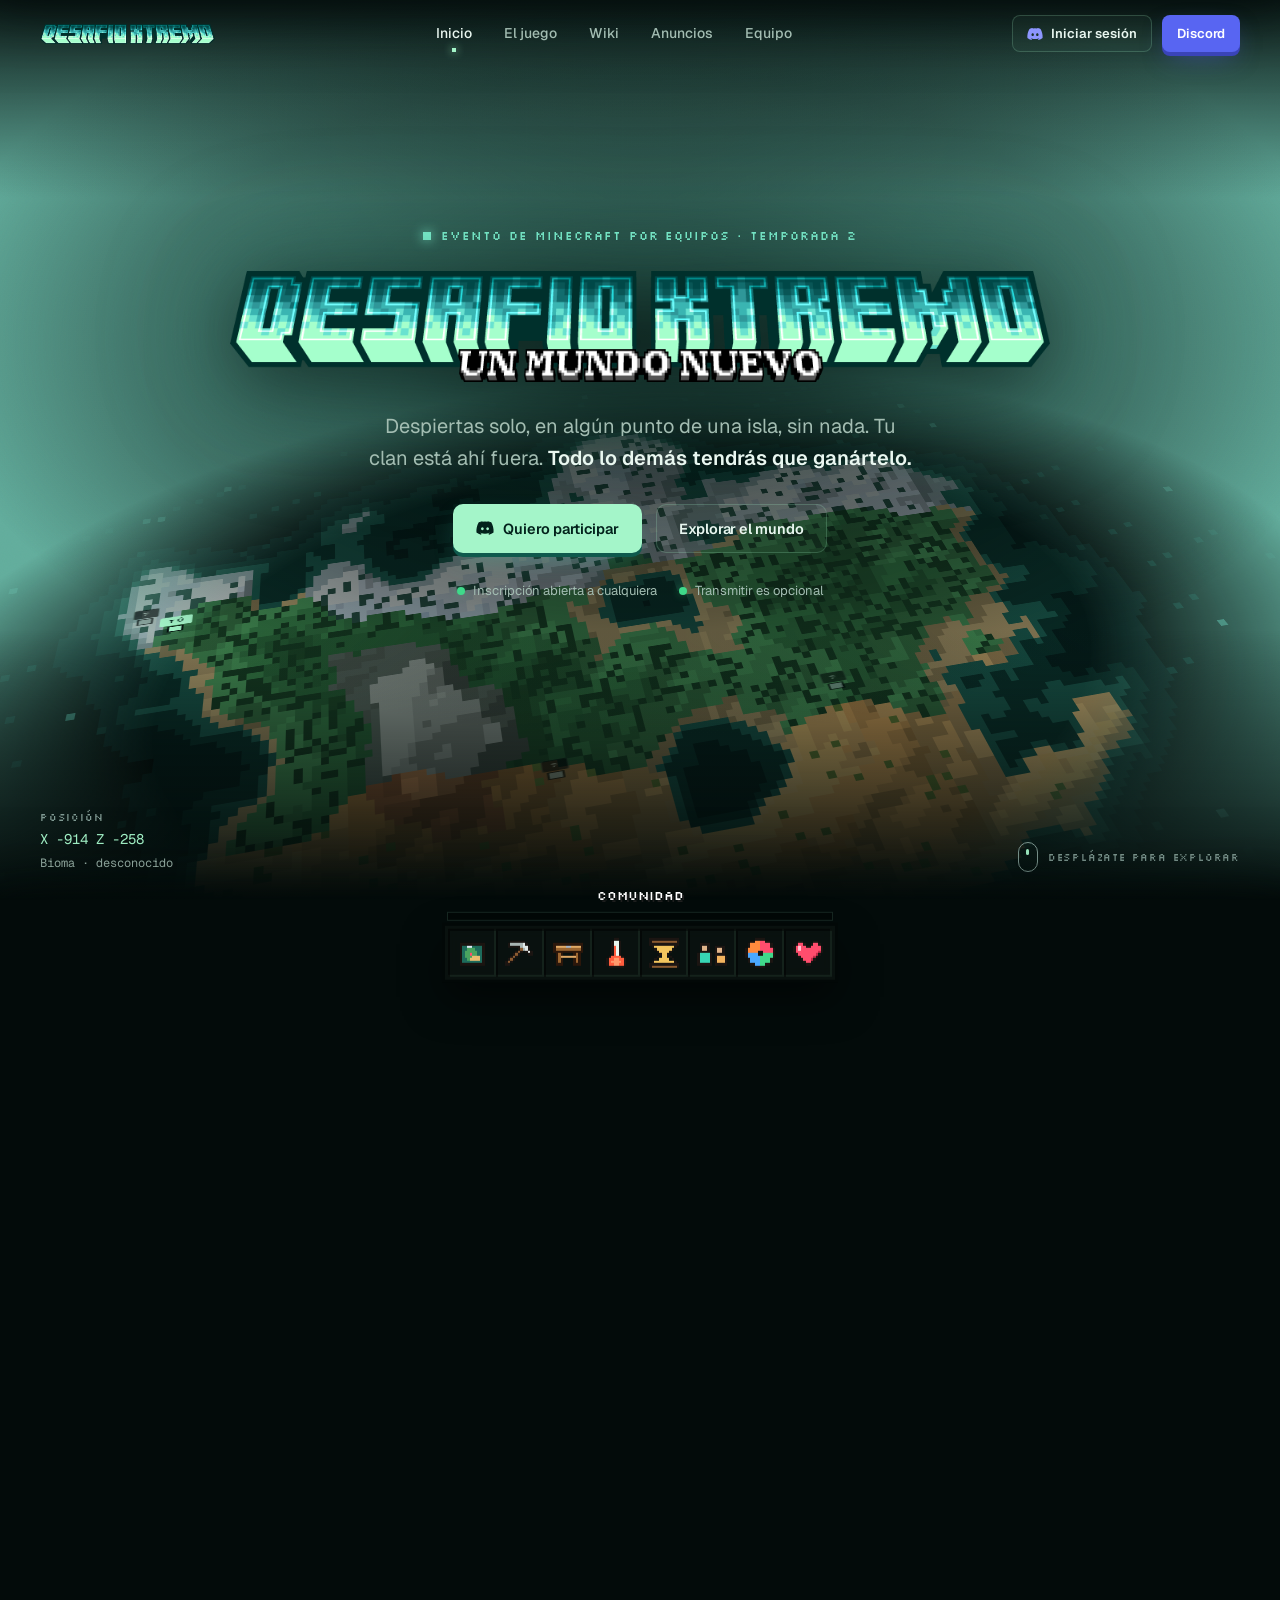
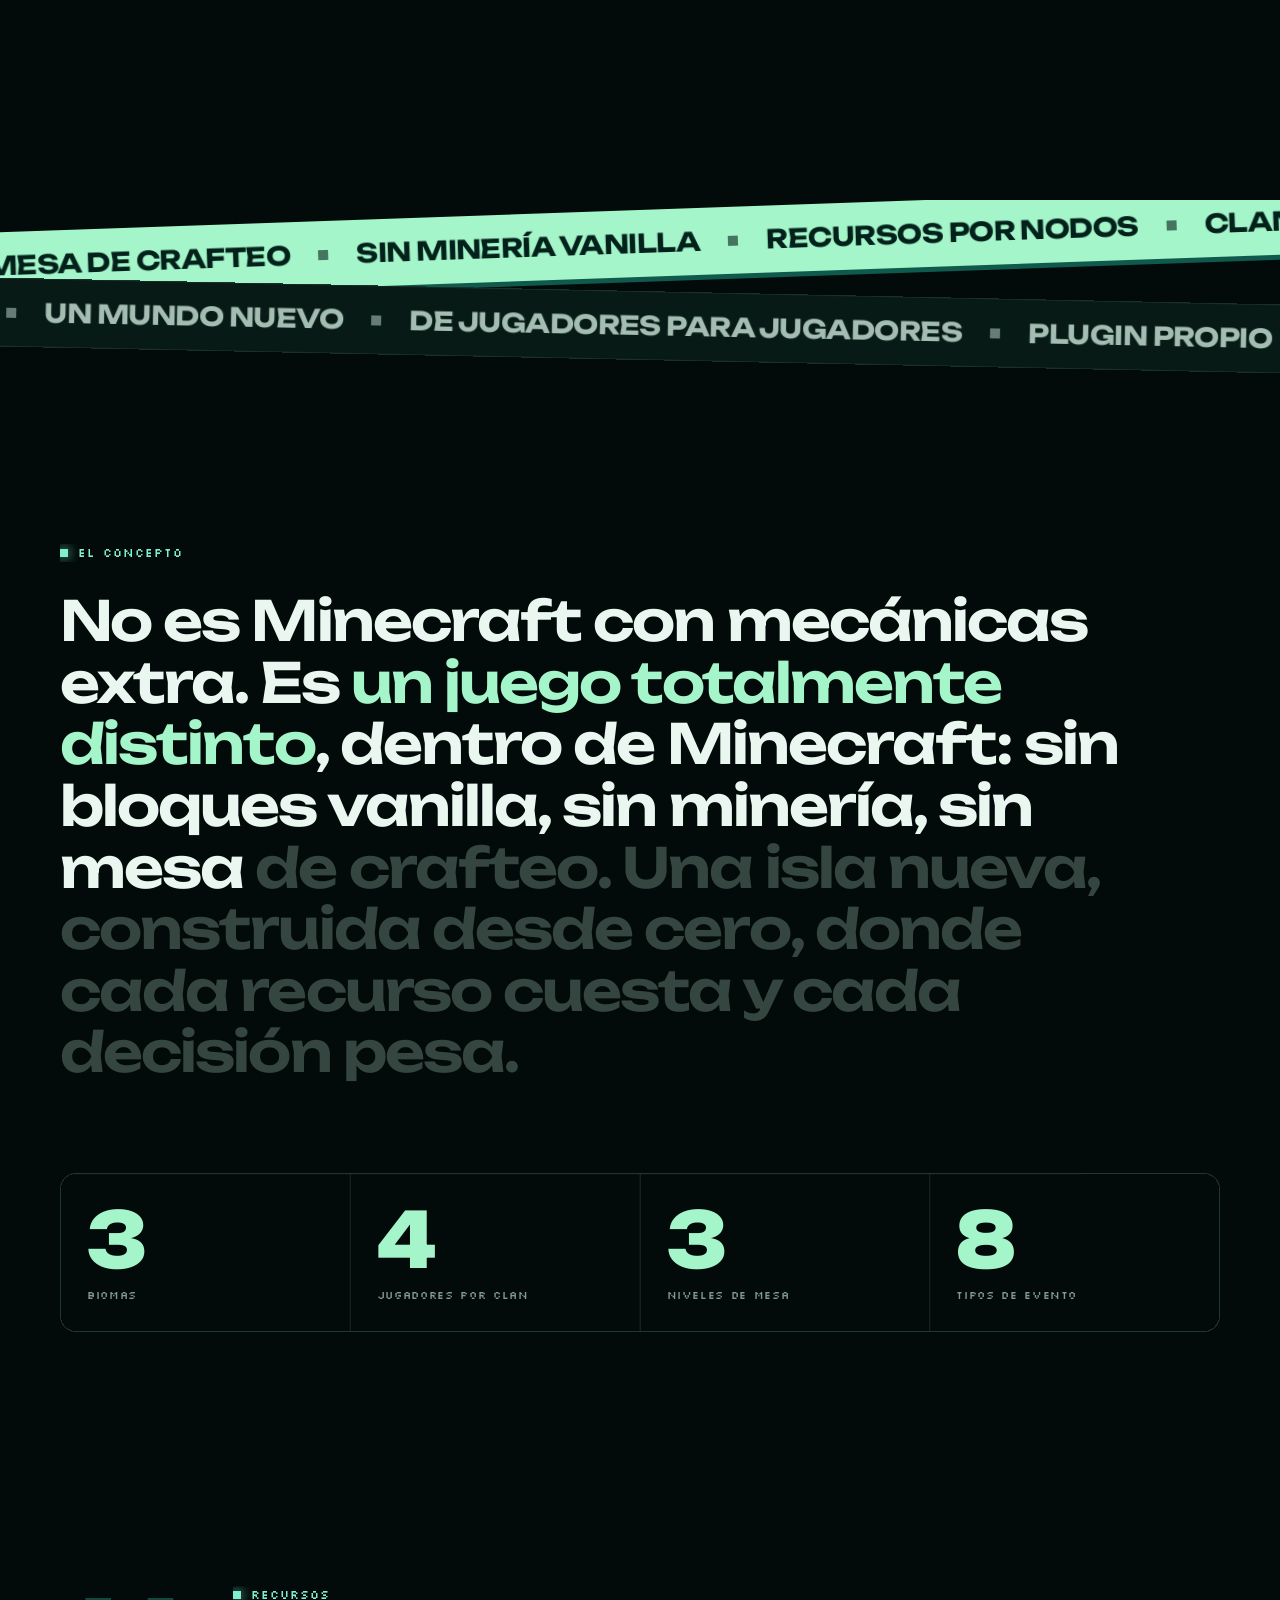
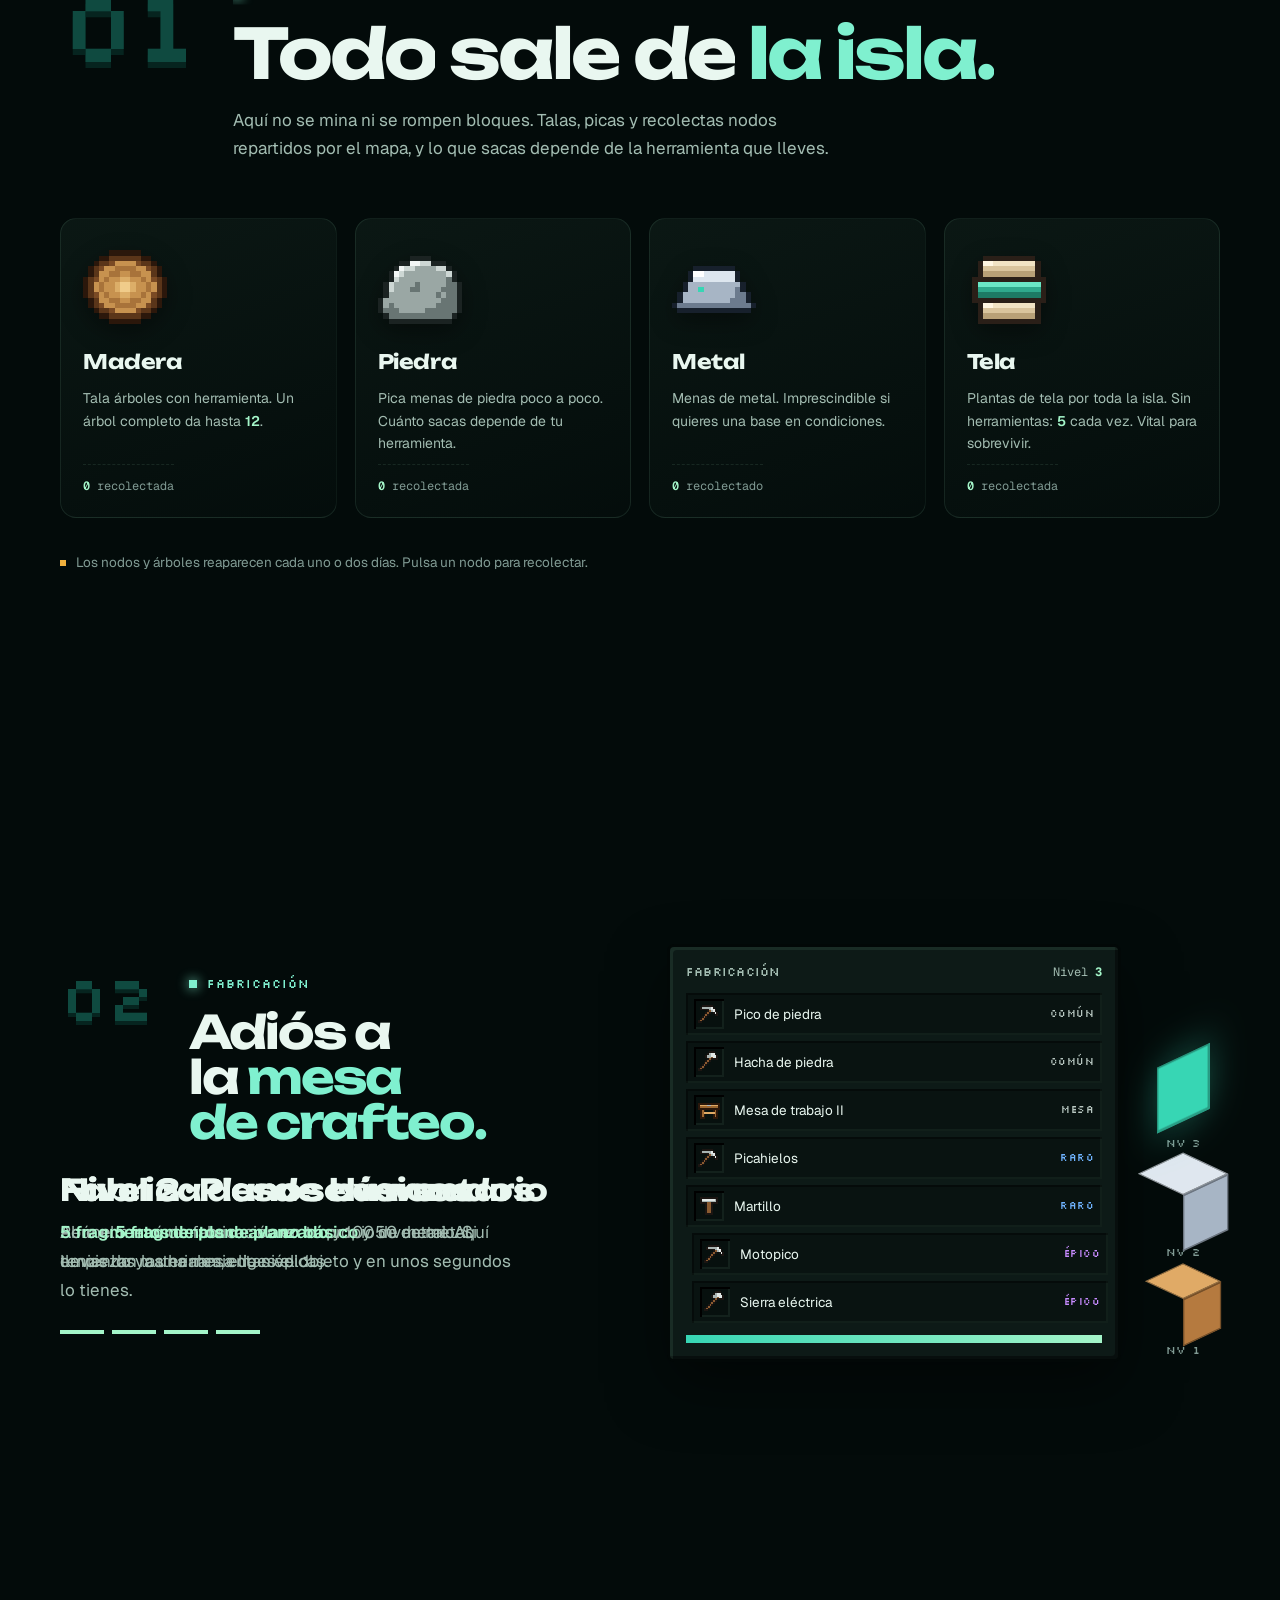
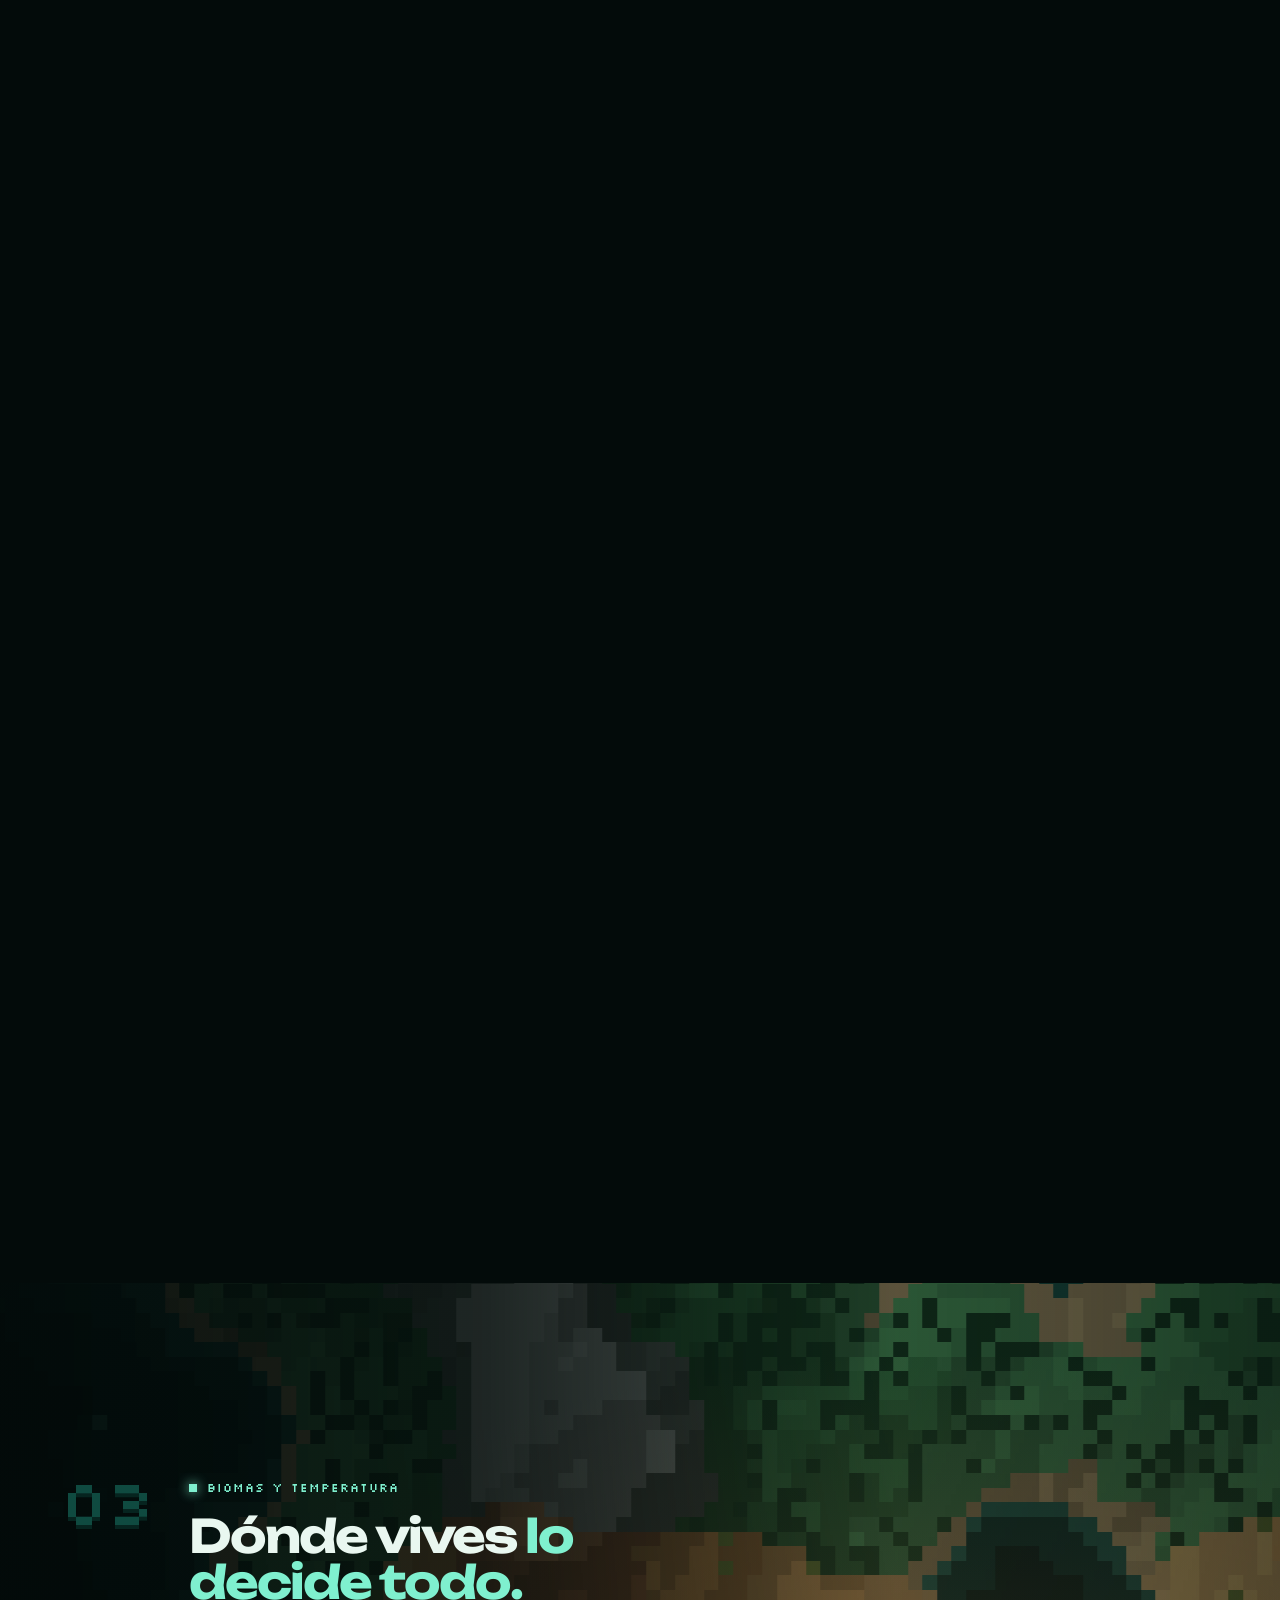
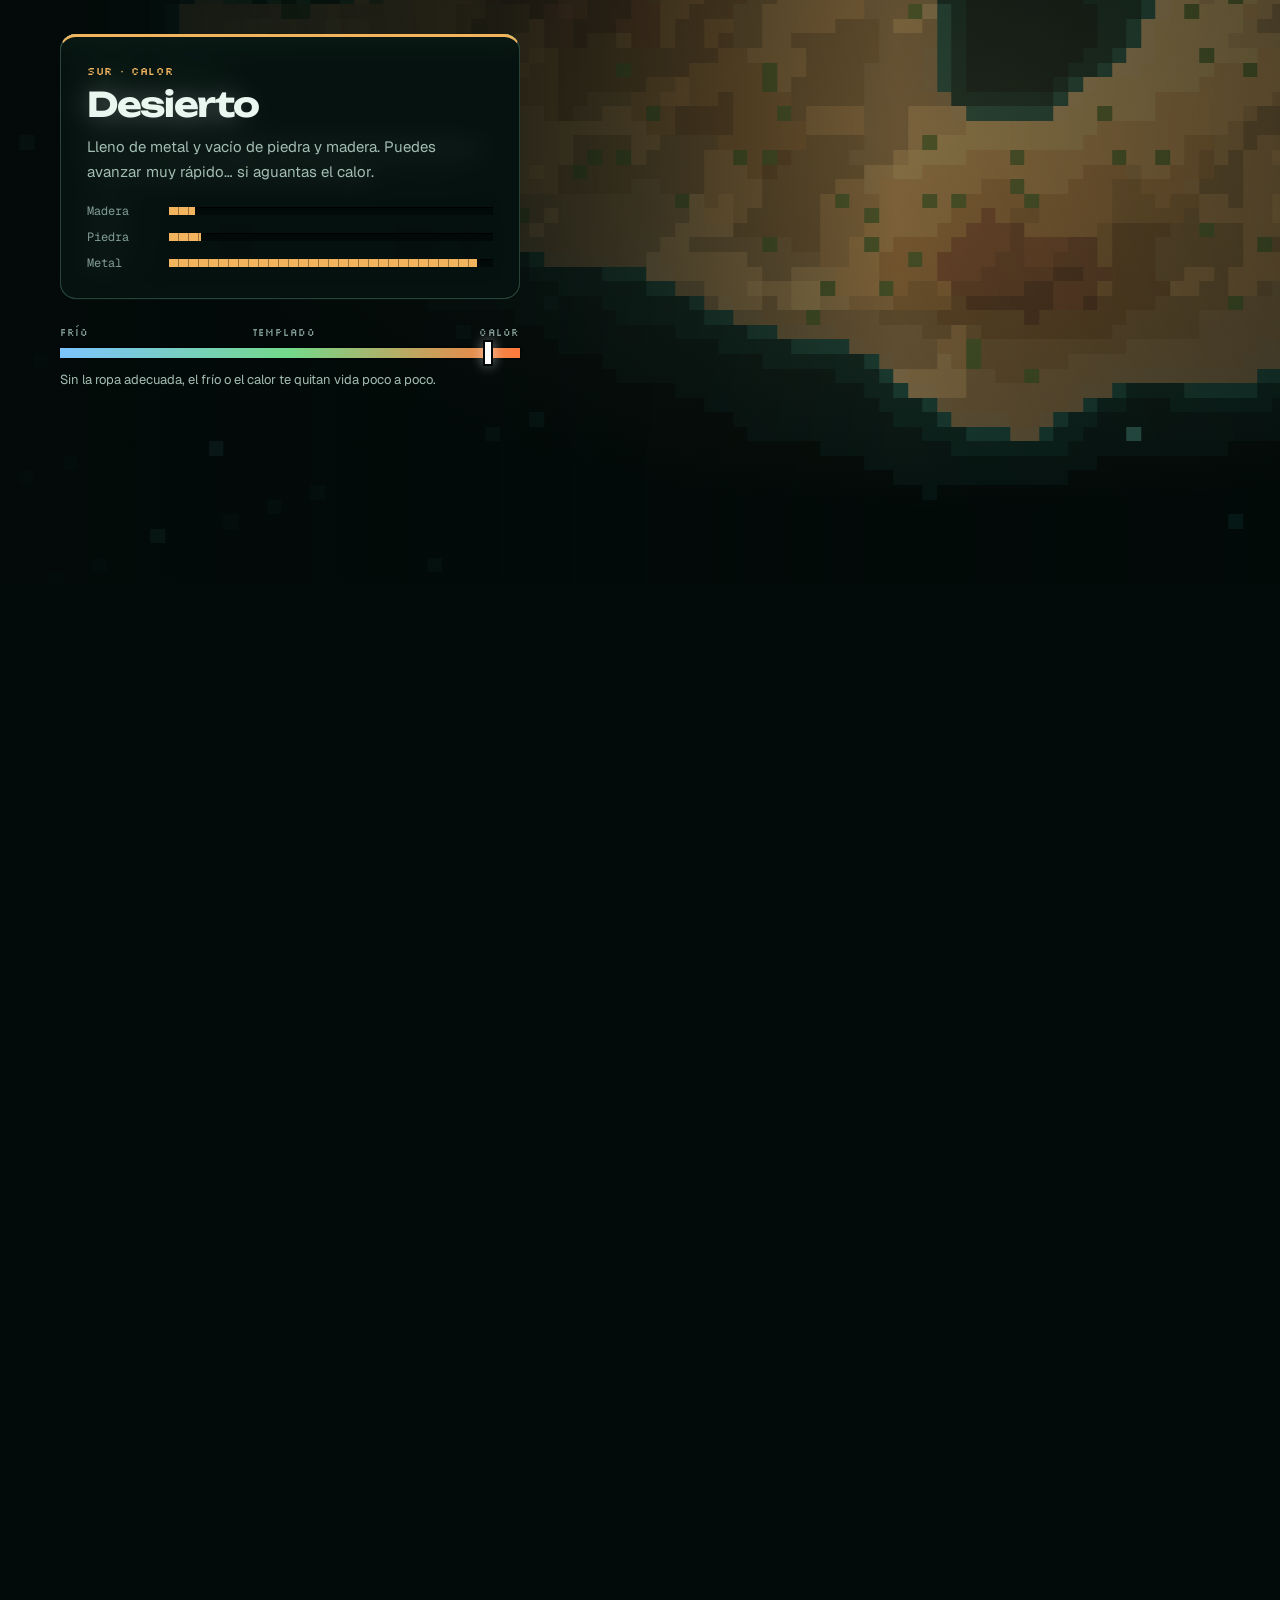
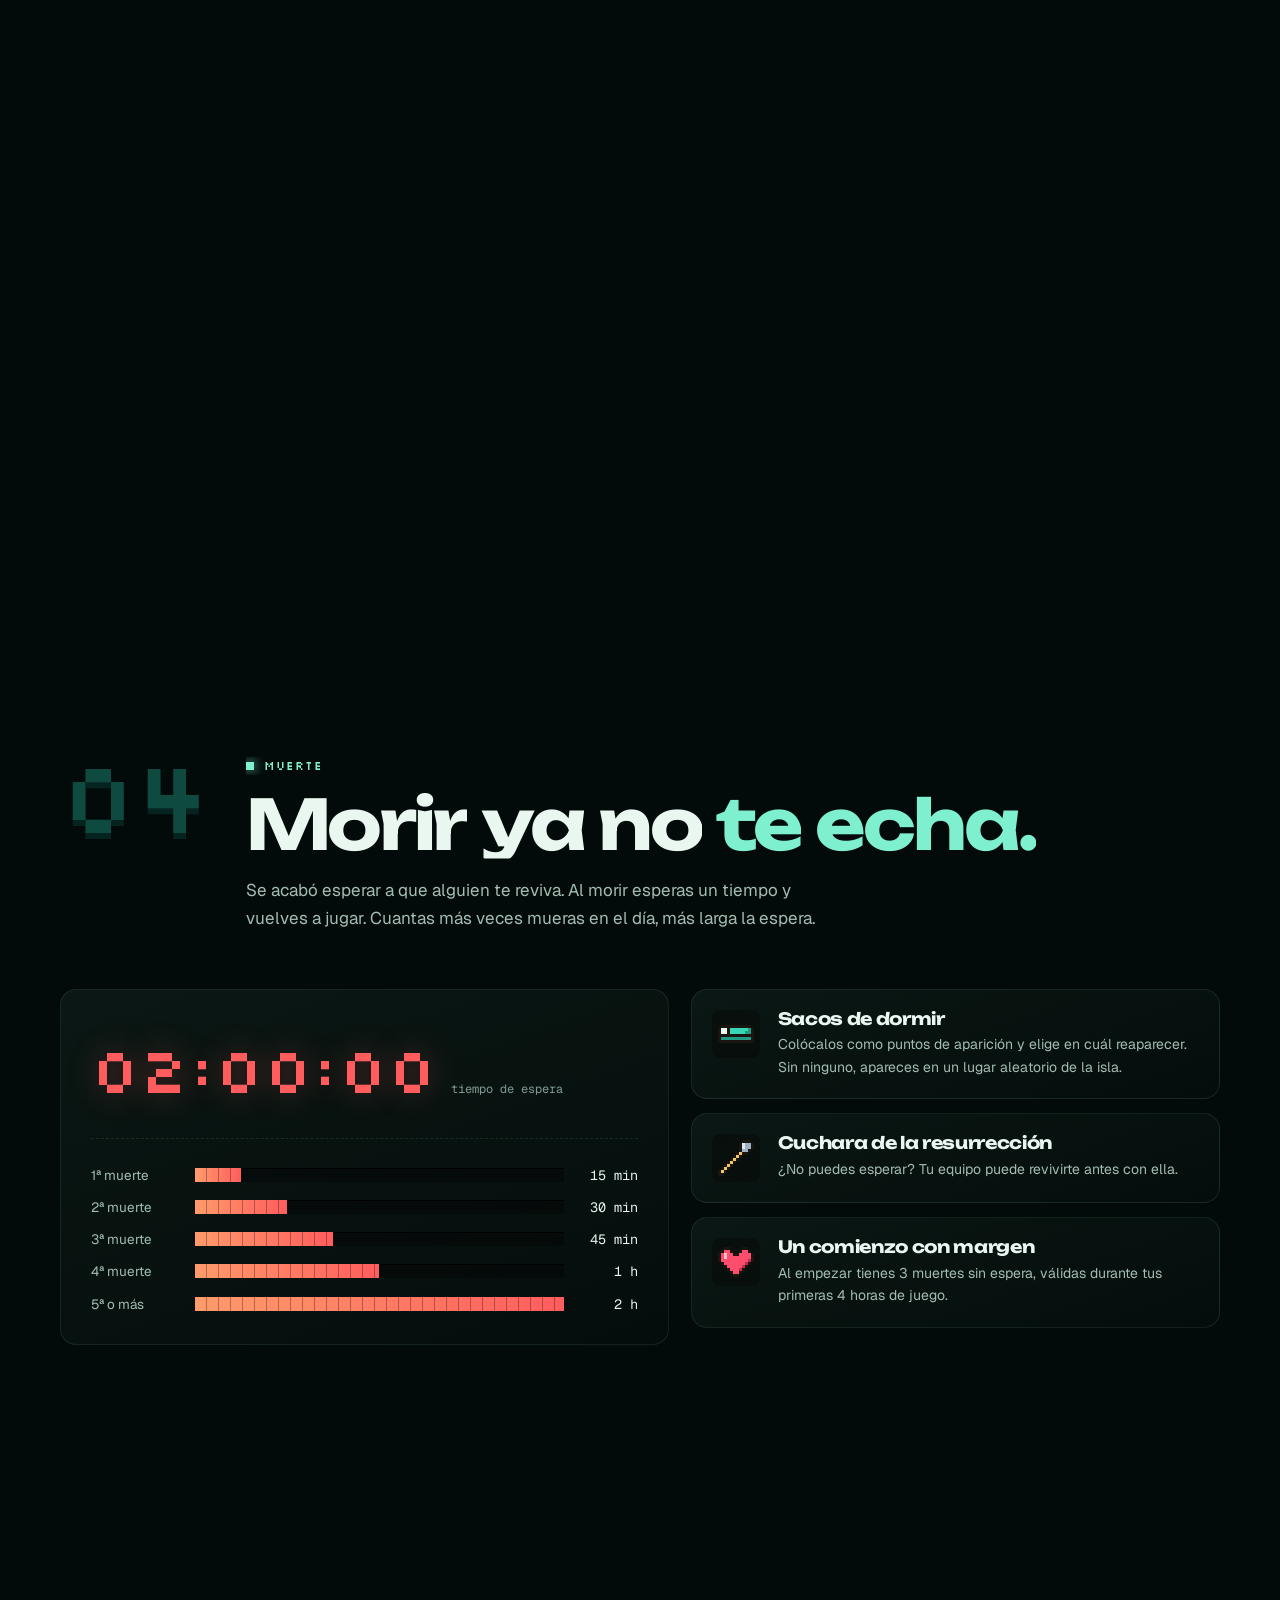
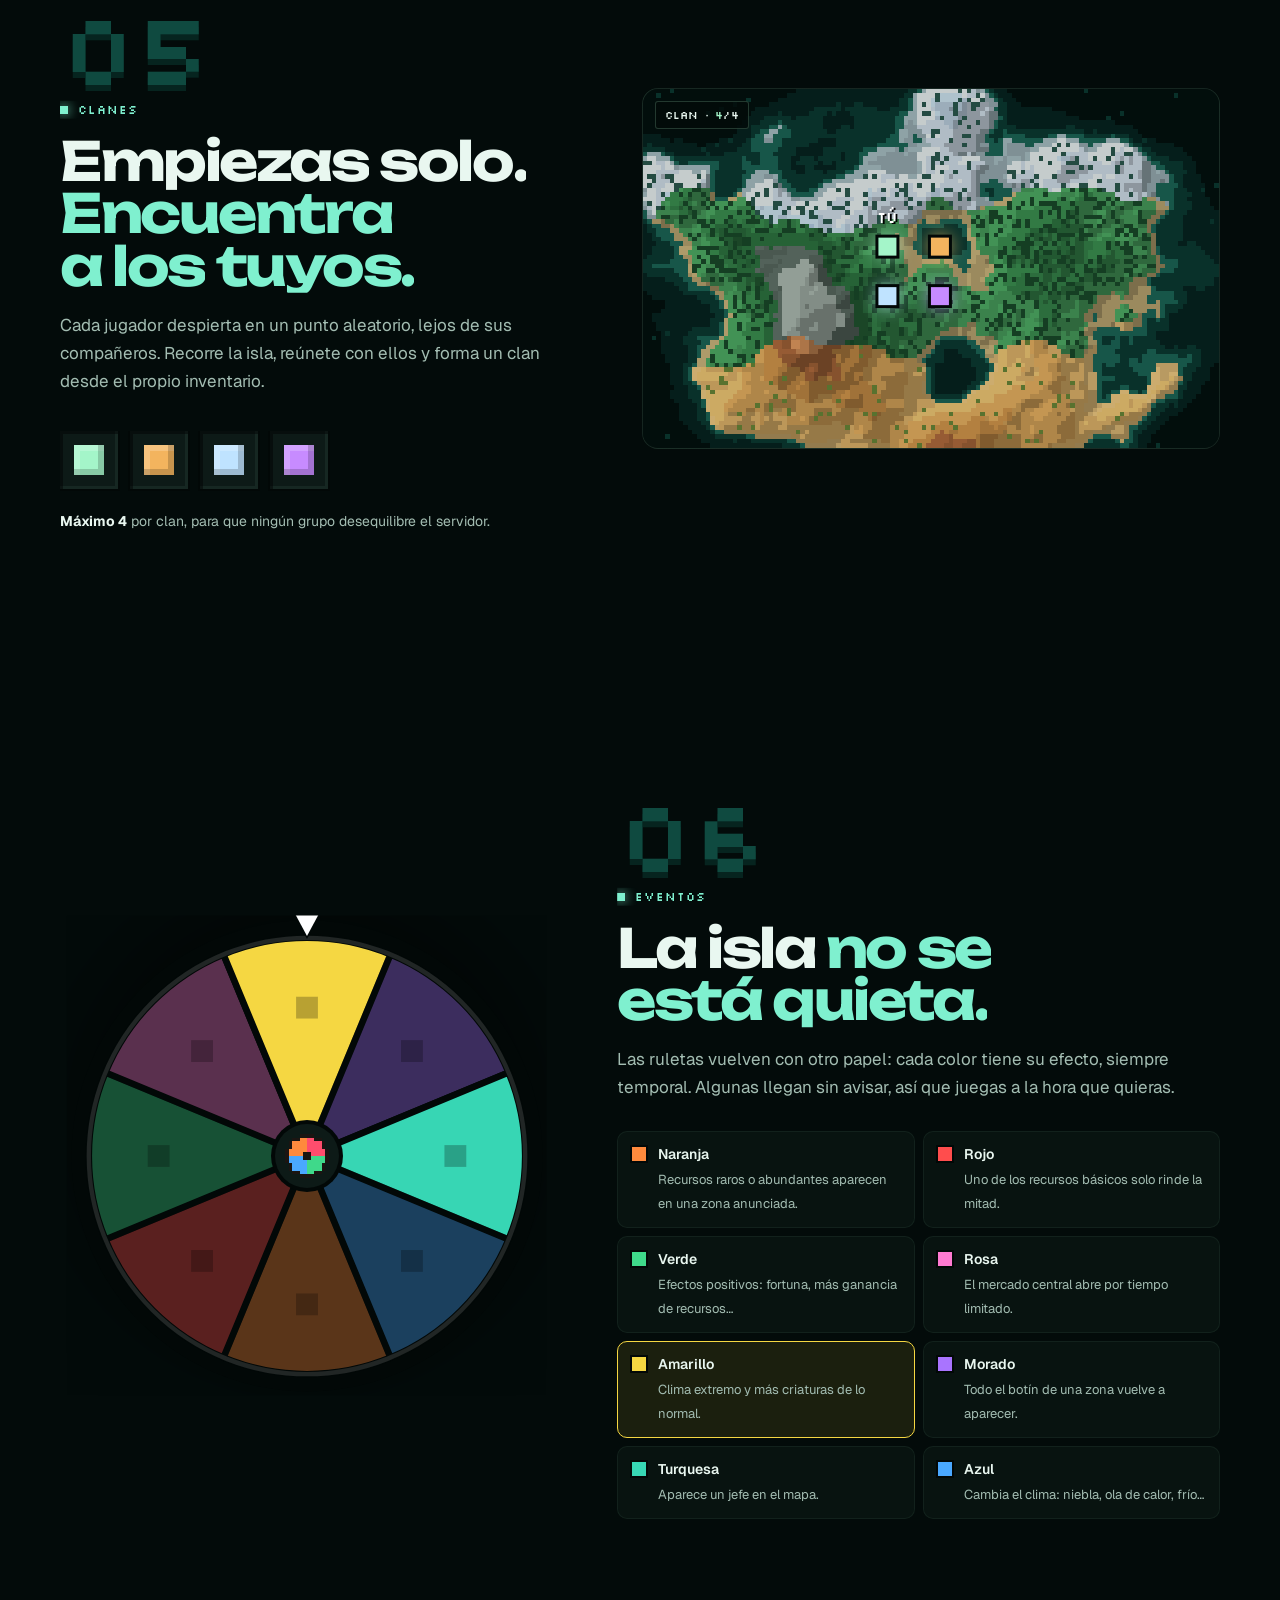
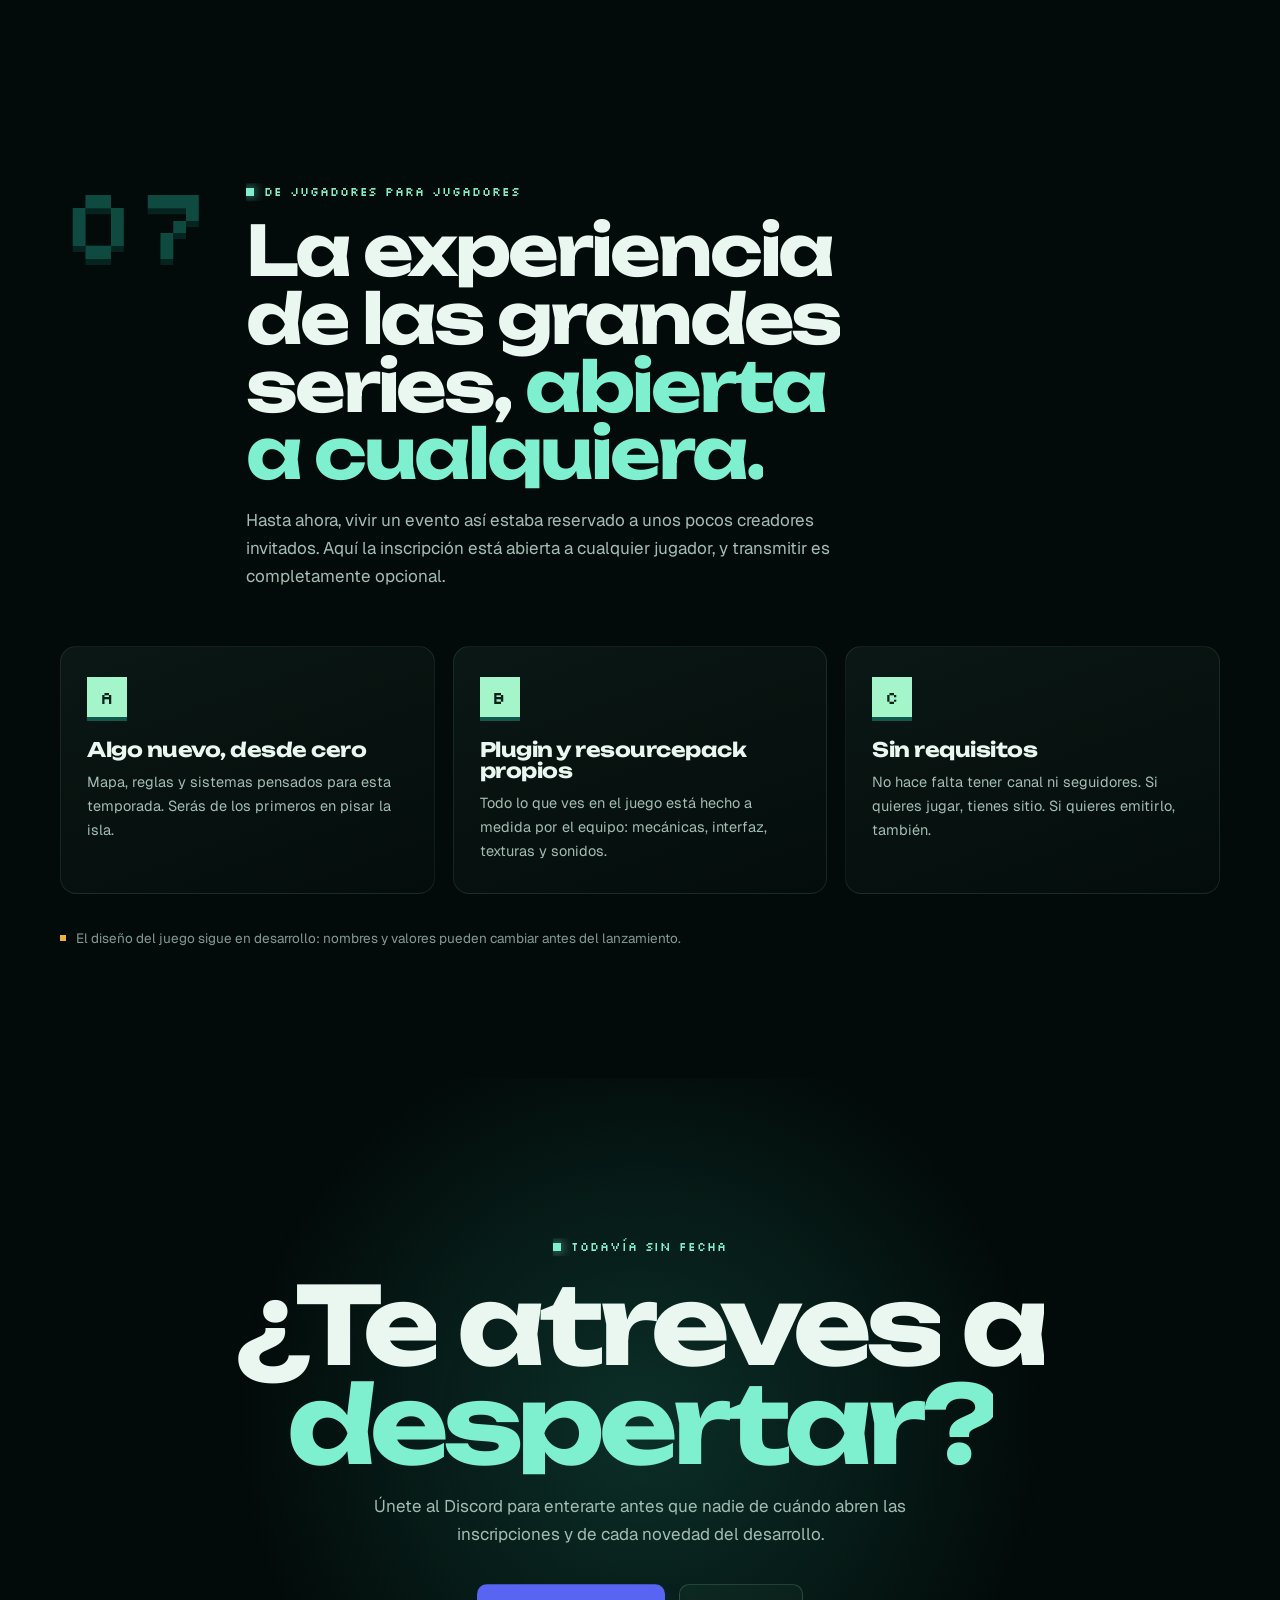
==== frontend/index.html @ caf5e9c2 "Fix everything found by the four independent review agents Security and backend: - Edge cache purge " ====
<!DOCTYPE html>
<html lang="es" class="no-js">
<head>
<meta charset="UTF-8">
<meta name="viewport" content="width=device-width, initial-scale=1.0">
<title>Desafio Xtremo · Un mundo nuevo</title>
<meta name="description" content="Desafio Xtremo es un evento de Minecraft por equipos hecho por y para jugadores: un juego totalmente distinto dentro de Minecraft. Despiertas solo en una isla, sin nada. Inscripción abierta a cualquiera.">
<meta name="theme-color" content="#030b0a">
<meta property="og:type" content="website">
<meta property="og:title" content="Desafio Xtremo · Un mundo nuevo">
<meta property="og:description" content="Un evento de Minecraft por equipos hecho por y para jugadores. Despiertas solo en una isla, sin nada. ¿Encontrarás a tu clan?">
<meta property="og:image" content="https://desafioxtremo.site/assets/og-image.png">
<meta property="og:url" content="https://desafioxtremo.site/">
<meta property="og:site_name" content="Desafio Xtremo">
<meta property="og:locale" content="es_ES">
<meta name="twitter:card" content="summary_large_image">
<meta name="twitter:title" content="Desafio Xtremo · Un mundo nuevo">
<meta name="twitter:description" content="Un evento de Minecraft por equipos hecho por y para jugadores. Despiertas solo en una isla, sin nada.">
<meta name="twitter:image" content="https://desafioxtremo.site/assets/og-image.png">
<link rel="canonical" href="https://desafioxtremo.site/">
<link rel="icon" type="image/png" sizes="32x32" href="assets/favicon-32.png">
<link rel="icon" type="image/png" sizes="16x16" href="assets/favicon-16.png">
<link rel="apple-touch-icon" href="assets/apple-touch-icon.png">
<link rel="preconnect" href="https://fonts.googleapis.com">
<link rel="preconnect" href="https://fonts.gstatic.com" crossorigin>
<link href="https://fonts.googleapis.com/css2?family=Geist:wght@400;500;600;700&family=Geist+Mono:wght@400;500&family=Silkscreen&family=Unbounded:wght@600;700;800&display=swap" rel="stylesheet">
<link rel="preload" href="assets/banner.png" as="image">
<link rel="stylesheet" href="css/tokens.css">
<link rel="stylesheet" href="css/site.css">
<link rel="stylesheet" href="css/content.css">
<link rel="stylesheet" href="css/home.css">
</head>
<body class="page-home">
<a class="skip-link" href="#main">Saltar al contenido</a>
<div class="scroll-progress" aria-hidden="true"></div>
<div class="backdrop" aria-hidden="true"></div>
<canvas id="dust" aria-hidden="true"></canvas>
<div class="grain" aria-hidden="true"></div>

<header class="site-nav">
  <div class="container">
    <a href="/" class="nav-logo" aria-label="Desafio Xtremo, inicio"><img src="assets/wordmark.png" alt="Desafio Xtremo" width="148" height="20"></a>
    <ul class="nav-links">
      <li><a href="/">Inicio</a></li>
      <li><a href="/#recursos">El juego</a></li>
      <li><a href="/wiki.html">Wiki</a></li>
      <li><a href="/anuncios.html">Anuncios</a></li>
      <li><a href="/#equipo">Equipo</a></li>
    </ul>
    <div class="nav-right">
      <div id="account-slot"></div>
      <a href="/invite" target="_blank" rel="noopener" class="btn btn-discord btn-sm nav-cta">Discord</a>
      <button class="nav-toggle" type="button" aria-label="Abrir menú" aria-expanded="false" aria-controls="mobile-menu"><span></span><span></span><span></span></button>
    </div>
  </div>
</header>
<div class="mobile-menu" id="mobile-menu">
  <nav aria-label="Menú móvil">
    <a href="/"><small>01</small>Inicio</a>
    <a href="/#recursos"><small>02</small>El juego</a>
    <a href="/wiki.html"><small>03</small>Wiki</a>
    <a href="/anuncios.html"><small>04</small>Anuncios</a>
    <a href="/#equipo"><small>05</small>Equipo</a>
    <a href="/invite" target="_blank" rel="noopener"><small>06</small>Discord</a>
  </nav>
  <div class="mobile-menu-account" id="mobile-account"></div>
</div>

<main id="main">

  <!-- ============ HERO: despiertas en la isla ============ -->
  <section class="hero" id="inicio" data-scene="pin" aria-label="Portada">
    <div class="hero-sticky">
      <div class="eyelids" aria-hidden="true"><span></span><span></span></div>
      <div class="hero-map" aria-hidden="true">
        <div class="hero-map-tilt">
          <canvas id="island-hero" width="192" height="120"></canvas>
          <div class="hero-markers" id="hero-markers"></div>
        </div>
      </div>
      <div class="hero-vignette" aria-hidden="true"></div>

      <div class="hero-content container">
        <p class="eyebrow hero-eyebrow">Evento de Minecraft por equipos · Temporada 2</p>
        <h1 class="hero-title">
          <img src="assets/banner.png" alt="Desafio Xtremo: Un mundo nuevo" width="1024" height="138">
        </h1>
        <p class="hero-lead">Despiertas solo, en algún punto de una isla, sin nada. Tu clan está ahí fuera. <strong>Todo lo demás tendrás que ganártelo.</strong></p>
        <div class="hero-actions">
          <a href="/invite" target="_blank" rel="noopener" class="btn btn-primary">
            <svg viewBox="0 0 24 24" fill="currentColor" aria-hidden="true"><path d="M20.3 4.4A19.8 19.8 0 0015.6 3l-.3.6a14 14 0 014.1 1.6 17 17 0 00-14.8 0A14 14 0 018.7 3.6L8.4 3a19.7 19.7 0 00-4.7 1.4C1 9 .3 13.5.6 18a20 20 0 006 3l1-1.4a12.8 12.8 0 01-1.9-.9l.5-.4a14.3 14.3 0 0011.6 0l.5.4c-.6.4-1.2.6-1.9.9l1 1.4a20 20 0 006-3c.4-5.2-.9-9.7-3.1-13.6zM8.5 15c-1 0-1.8-1-1.8-2s.8-2 1.8-2 1.9 1 1.8 2c0 1-.8 2-1.8 2zm7 0c-1 0-1.8-1-1.8-2s.8-2 1.8-2 1.9 1 1.8 2c0 1-.8 2-1.8 2z"/></svg>
            Quiero participar
          </a>
          <a href="#manifiesto" class="btn btn-ghost">Explorar el mundo</a>
        </div>
        <ul class="hero-facts" aria-label="Datos clave">
          <li><span class="status-dot ok"></span>Inscripción abierta a cualquiera</li>
          <li><span class="status-dot ok"></span>Transmitir es opcional</li>
        </ul>
      </div>

      <div class="hud hud-coords" aria-hidden="true">
        <span class="hud-label">Posición</span>
        <span class="hud-value"><span id="hud-x">X 1204</span> <span id="hud-z">Z -388</span></span>
        <span class="hud-sub" id="hud-biome">Bioma · desconocido</span>
      </div>
      <div class="hud hud-scroll" aria-hidden="true">
        <span class="hud-mouse"><span></span></span>
        <span class="hud-label">Desplázate para explorar</span>
      </div>
    </div>
  </section>

  <!-- ============ ticker ============ -->
  <div class="ticker" aria-hidden="true">
    <div class="ticker-row" data-dir="1">
      <div class="ticker-track"><span>Sin mesa de crafteo</span><i></i><span>Sin minería vanilla</span><i></i><span>Recursos por nodos</span><i></i><span>Clanes de 4</span><i></i><span>Tres biomas</span><i></i><span>Temperatura</span><i></i><span>Sacos de dormir</span><i></i><span>Eventos por colores</span><i></i></div>
    </div>
    <div class="ticker-row ticker-row-alt" data-dir="-1">
      <div class="ticker-track"><span>Un mundo nuevo</span><i></i><span>De jugadores para jugadores</span><i></i><span>Plugin propio</span><i></i><span>Resourcepack propio</span><i></i><span>Hecho desde cero</span><i></i><span>Un mundo nuevo</span><i></i><span>De jugadores para jugadores</span><i></i></div>
    </div>
  </div>

  <!-- ============ manifiesto ============ -->
  <section class="manifesto" id="manifiesto" data-chapter="0">
    <div class="container">
      <p class="eyebrow" data-reveal="up">El concepto</p>
      <p class="manifesto-text" data-fill>No es Minecraft con mecánicas extra. Es <em>un juego totalmente distinto</em>, dentro de Minecraft: sin bloques vanilla, sin minería, sin mesa de crafteo. Una isla nueva, construida desde cero, donde cada recurso cuesta y cada decisión pesa.</p>
      <dl class="manifesto-stats">
        <div data-reveal="up"><dt>Biomas</dt><dd data-count="3">3</dd></div>
        <div data-reveal="up" data-delay="0.08"><dt>Jugadores por clan</dt><dd data-count="4">4</dd></div>
        <div data-reveal="up" data-delay="0.16"><dt>Niveles de mesa</dt><dd data-count="3">3</dd></div>
        <div data-reveal="up" data-delay="0.24"><dt>Tipos de evento</dt><dd data-count="8">8</dd></div>
      </dl>
    </div>
  </section>

  <!-- ============ 01 recursos ============ -->
  <section class="chapter resources" id="recursos" data-chapter="1" data-achievement="Recursos básicos">
    <div class="container">
      <header class="chapter-head">
        <span class="chapter-num" aria-hidden="true" data-scramble>01</span>
        <div>
          <p class="eyebrow" data-reveal="up">Recursos</p>
          <h2 data-split>Todo sale de <span class="accent">la isla.</span></h2>
          <p class="section-sub" data-reveal="up" data-delay="0.1">Aquí no se mina ni se rompen bloques. Talas, picas y recolectas nodos repartidos por el mapa, y lo que sacas depende de la herramienta que lleves.</p>
        </div>
      </header>
      <div class="node-grid">
        <button type="button" class="node-card spot" data-node="wood" data-reveal="up">
          <span class="node-icon" data-pixel="wood"></span>
          <span class="node-name">Madera</span>
          <span class="node-desc">Tala árboles con herramienta. Un árbol completo da hasta <strong>12</strong>.</span>
          <span class="node-count" aria-live="polite"><span>0</span> recolectada</span>
        </button>
        <button type="button" class="node-card spot" data-node="stone" data-reveal="up" data-delay="0.08">
          <span class="node-icon" data-pixel="stone"></span>
          <span class="node-name">Piedra</span>
          <span class="node-desc">Pica menas de piedra poco a poco. Cuánto sacas depende de tu herramienta.</span>
          <span class="node-count" aria-live="polite"><span>0</span> recolectada</span>
        </button>
        <button type="button" class="node-card spot" data-node="metal" data-reveal="up" data-delay="0.16">
          <span class="node-icon" data-pixel="metal"></span>
          <span class="node-name">Metal</span>
          <span class="node-desc">Menas de metal. Imprescindible si quieres una base en condiciones.</span>
          <span class="node-count" aria-live="polite"><span>0</span> recolectado</span>
        </button>
        <button type="button" class="node-card spot" data-node="cloth" data-reveal="up" data-delay="0.24">
          <span class="node-icon" data-pixel="cloth"></span>
          <span class="node-name">Tela</span>
          <span class="node-desc">Plantas de tela por toda la isla. Sin herramientas: <strong>5</strong> cada vez. Vital para sobrevivir.</span>
          <span class="node-count" aria-live="polite"><span>0</span> recolectada</span>
        </button>
      </div>
      <p class="chapter-note" data-reveal="up"><span class="note-dot"></span>Los nodos y árboles reaparecen cada uno o dos días. Pulsa un nodo para recolectar.</p>
    </div>
  </section>

  <!-- ============ 02 fabricación (pinned) ============ -->
  <section class="chapter craft" id="fabricacion" data-chapter="2" data-scene="pin" data-achievement="Mesa de trabajo">
    <div class="craft-sticky">
      <div class="container craft-layout">
        <div class="craft-copy">
          <header class="chapter-head chapter-head-compact">
            <span class="chapter-num" aria-hidden="true">02</span>
            <div>
              <p class="eyebrow">Fabricación</p>
              <h2>Adiós a la <span class="accent">mesa de crafteo.</span></h2>
            </div>
          </header>
          <ol class="craft-steps">
            <li class="craft-step" data-step="0">
              <h3>Fabrica desde el inventario</h3>
              <p>Abre el menú de fabricación en tu propio inventario. Si llevas los materiales, eliges el objeto y en unos segundos lo tienes.</p>
            </li>
            <li class="craft-step" data-step="1">
              <h3>Mesa de trabajo · Nivel 1</h3>
              <p>La primera se levanta con <strong>20 de madera y 5 de metal</strong>. Cada mesa desbloquea objetos nuevos en tu menú.</p>
            </li>
            <li class="craft-step" data-step="2">
              <h3>Nivel 2 · Planos básicos</h3>
              <p>Reúne <strong>5 fragmentos de plano básico</strong> y 50 de metal, teniendo ya una mesa de nivel 1.</p>
            </li>
            <li class="craft-step" data-step="3">
              <h3>Nivel 3 · Planos avanzados</h3>
              <p><strong>5 fragmentos de plano avanzado</strong> y 100 de metal. Aquí empiezan las herramientas épicas.</p>
            </li>
          </ol>
          <div class="craft-dots" aria-hidden="true"><span></span><span></span><span></span><span></span></div>
        </div>
        <div class="craft-visual" aria-hidden="true">
          <div class="inv-panel">
            <div class="inv-head"><span class="pixel">Fabricación</span><span class="inv-level">Nivel <b id="craft-level">0</b></span></div>
            <ul class="inv-list">
              <li class="inv-item" data-tier="0"><span class="inv-slot" data-pixel="pickaxe"></span><span>Pico de piedra</span><em class="r-common">Común</em></li>
              <li class="inv-item" data-tier="0"><span class="inv-slot" data-pixel="axe"></span><span>Hacha de piedra</span><em class="r-common">Común</em></li>
              <li class="inv-item" data-tier="1"><span class="inv-slot" data-pixel="bench"></span><span>Mesa de trabajo II</span><em class="r-common">Mesa</em></li>
              <li class="inv-item" data-tier="2"><span class="inv-slot" data-pixel="pickaxe"></span><span>Picahielos</span><em class="r-rare">Raro</em></li>
              <li class="inv-item" data-tier="2"><span class="inv-slot" data-pixel="hammer"></span><span>Martillo</span><em class="r-rare">Raro</em></li>
              <li class="inv-item" data-tier="3"><span class="inv-slot" data-pixel="pickaxe"></span><span>Motopico</span><em class="r-epic">Épico</em></li>
              <li class="inv-item" data-tier="3"><span class="inv-slot" data-pixel="axe"></span><span>Sierra eléctrica</span><em class="r-epic">Épico</em></li>
            </ul>
            <div class="inv-progress"><span></span></div>
          </div>
          <div class="tiers">
            <div class="tier tier-1"><div class="cube"><i></i><i></i><i></i></div><span class="pixel">Nv 1</span></div>
            <div class="tier tier-2"><div class="cube"><i></i><i></i><i></i></div><span class="pixel">Nv 2</span></div>
            <div class="tier tier-3"><div class="cube"><i></i><i></i><i></i></div><span class="pixel">Nv 3</span></div>
          </div>
        </div>
      </div>
    </div>
  </section>

  <!-- ============ 03 biomas (pinned) ============ -->
  <section class="chapter biomes" id="biomas" data-chapter="3" data-scene="pin" data-achievement="Explorador de biomas">
    <div class="biomes-sticky">
      <div class="biomes-map" aria-hidden="true">
        <canvas id="island-biomes" width="192" height="120"></canvas>
      </div>
      <div class="biomes-tint" aria-hidden="true"></div>
      <div class="container biomes-layout">
        <header class="chapter-head chapter-head-compact">
          <span class="chapter-num" aria-hidden="true">03</span>
          <div>
            <p class="eyebrow">Biomas y temperatura</p>
            <h2>Dónde vives <span class="accent">lo decide todo.</span></h2>
          </div>
        </header>
        <div class="biome-cards">
          <article class="biome-card" data-biome="intro">
            <p class="biome-kicker pixel">Tres biomas · Ni uno más</p>
            <h3>Elige bien</h3>
            <p>Nieve, bosque y desierto. Cada uno tiene sus ventajas y sus problemas, y una mala ubicación puede arruinar todo tu desarrollo.</p>
            <p class="biome-hint pixel">Sigue bajando para recorrer la isla</p>
          </article>
          <article class="biome-card" data-biome="snow">
            <p class="biome-kicker pixel">Norte · Frío</p>
            <h3>Nieve</h3>
            <p>Madera y piedra de sobra, pero casi nada de metal y apenas animales. Comer y avanzar rápido se complica.</p>
            <dl class="biome-stats">
              <div><dt>Madera</dt><dd><span style="--v:.85"></span></dd></div>
              <div><dt>Piedra</dt><dd><span style="--v:.85"></span></dd></div>
              <div><dt>Metal</dt><dd><span style="--v:.12"></span></dd></div>
            </dl>
          </article>
          <article class="biome-card" data-biome="forest">
            <p class="biome-kicker pixel">Centro · Templado</p>
            <h3>Bosque</h3>
            <p>Ni frío ni calor. Un reparto equilibrado de madera, piedra y metal: el sitio más cómodo para empezar.</p>
            <dl class="biome-stats">
              <div><dt>Madera</dt><dd><span style="--v:.55"></span></dd></div>
              <div><dt>Piedra</dt><dd><span style="--v:.55"></span></dd></div>
              <div><dt>Metal</dt><dd><span style="--v:.55"></span></dd></div>
            </dl>
          </article>
          <article class="biome-card" data-biome="desert">
            <p class="biome-kicker pixel">Sur · Calor</p>
            <h3>Desierto</h3>
            <p>Lleno de metal y vacío de piedra y madera. Puedes avanzar muy rápido… si aguantas el calor.</p>
            <dl class="biome-stats">
              <div><dt>Madera</dt><dd><span style="--v:.08"></span></dd></div>
              <div><dt>Piedra</dt><dd><span style="--v:.1"></span></dd></div>
              <div><dt>Metal</dt><dd><span style="--v:.95"></span></dd></div>
            </dl>
          </article>
        </div>
        <div class="thermo" aria-hidden="true">
          <div class="thermo-scale"><span>Frío</span><span>Templado</span><span>Calor</span></div>
          <div class="thermo-bar"><span class="thermo-needle"></span></div>
          <p class="thermo-note">Sin la ropa adecuada, el frío o el calor te quitan vida poco a poco.</p>
        </div>
      </div>
    </div>
  </section>

  <!-- ============ 04 muerte ============ -->
  <section class="chapter death" id="muerte" data-chapter="4" data-scene="view" data-achievement="Segunda oportunidad">
    <div class="container">
      <header class="chapter-head">
        <span class="chapter-num" aria-hidden="true" data-scramble>04</span>
        <div>
          <p class="eyebrow" data-reveal="up">Muerte</p>
          <h2 data-split>Morir ya no <span class="accent">te echa.</span></h2>
          <p class="section-sub" data-reveal="up" data-delay="0.1">Se acabó esperar a que alguien te reviva. Al morir esperas un tiempo y vuelves a jugar. Cuantas más veces mueras en el día, más larga la espera.</p>
        </div>
      </header>
      <div class="death-layout">
        <div class="death-ladder card" data-reveal="up">
          <div class="death-clock"><span class="pixel" id="death-clock">00:15:00</span><small>tiempo de espera</small></div>
          <ol class="ladder">
            <li style="--w:.125"><span class="ladder-label">1ª muerte</span><span class="ladder-bar"><i></i></span><span class="ladder-time">15 min</span></li>
            <li style="--w:.25"><span class="ladder-label">2ª muerte</span><span class="ladder-bar"><i></i></span><span class="ladder-time">30 min</span></li>
            <li style="--w:.375"><span class="ladder-label">3ª muerte</span><span class="ladder-bar"><i></i></span><span class="ladder-time">45 min</span></li>
            <li style="--w:.5"><span class="ladder-label">4ª muerte</span><span class="ladder-bar"><i></i></span><span class="ladder-time">1 h</span></li>
            <li style="--w:1"><span class="ladder-label">5ª o más</span><span class="ladder-bar"><i></i></span><span class="ladder-time">2 h</span></li>
          </ol>
        </div>
        <div class="death-perks">
          <article class="perk card spot" data-reveal="up" data-delay="0.05">
            <span class="perk-icon" data-pixel="bag"></span>
            <div><h3>Sacos de dormir</h3><p>Colócalos como puntos de aparición y elige en cuál reaparecer. Sin ninguno, apareces en un lugar aleatorio de la isla.</p></div>
          </article>
          <article class="perk card spot" data-reveal="up" data-delay="0.12">
            <span class="perk-icon" data-pixel="spoon"></span>
            <div><h3>Cuchara de la resurrección</h3><p>¿No puedes esperar? Tu equipo puede revivirte antes con ella.</p></div>
          </article>
          <article class="perk card spot" data-reveal="up" data-delay="0.19">
            <span class="perk-icon" data-pixel="heart"></span>
            <div><h3>Un comienzo con margen</h3><p>Al empezar tienes 3 muertes sin espera, válidas durante tus primeras 4 horas de juego.</p></div>
          </article>
        </div>
      </div>
    </div>
  </section>

  <!-- ============ 05 clanes ============ -->
  <section class="chapter clans" id="clanes" data-chapter="5" data-scene="view" data-achievement="Clan formado">
    <div class="container clans-layout">
      <div class="clans-copy">
        <header class="chapter-head">
          <span class="chapter-num" aria-hidden="true" data-scramble>05</span>
          <div>
            <p class="eyebrow" data-reveal="up">Clanes</p>
            <h2 data-split>Empiezas solo. <span class="accent">Encuentra a los tuyos.</span></h2>
            <p class="section-sub" data-reveal="up" data-delay="0.1">Cada jugador despierta en un punto aleatorio, lejos de sus compañeros. Recorre la isla, reúnete con ellos y forma un clan desde el propio inventario.</p>
          </div>
        </header>
        <div class="clan-slots" data-reveal="up" aria-label="Máximo cuatro jugadores por clan">
          <span class="clan-slot"><i></i></span><span class="clan-slot"><i></i></span><span class="clan-slot"><i></i></span><span class="clan-slot"><i></i></span>
          <p><strong>Máximo 4</strong> por clan, para que ningún grupo desequilibre el servidor.</p>
        </div>
      </div>
      <div class="clans-map card" data-reveal="scale" aria-hidden="true">
        <div class="clans-map-zoom">
          <canvas id="island-clans" width="192" height="120"></canvas>
          <div class="clan-markers" id="clan-markers"></div>
        </div>
        <div class="clans-map-hud"><span class="pixel">Clan · <b id="clan-count">1</b>/4</span></div>
      </div>
    </div>
  </section>

  <!-- ============ 06 eventos ============ -->
  <section class="chapter events" id="eventos" data-chapter="6" data-scene="view" data-achievement="Ojo al cielo">
    <div class="container events-layout">
      <div class="wheel-wrap" data-reveal="scale" aria-hidden="true">
        <svg class="wheel" id="event-wheel" viewBox="-110 -110 220 220"></svg>
        <span class="wheel-pointer"></span>
        <span class="wheel-hub" data-pixel="wheel"></span>
      </div>
      <div class="events-copy">
        <header class="chapter-head">
          <span class="chapter-num" aria-hidden="true" data-scramble>06</span>
          <div>
            <p class="eyebrow" data-reveal="up">Eventos</p>
            <h2 data-split>La isla <span class="accent">no se está quieta.</span></h2>
            <p class="section-sub" data-reveal="up" data-delay="0.1">Las ruletas vuelven con otro papel: cada color tiene su efecto, siempre temporal. Algunas llegan sin avisar, así que juegas a la hora que quieras.</p>
          </div>
        </header>
        <ul class="event-list" id="event-list">
          <li class="event-item" style="--c:#ff8a3d" data-color="#ff8a3d"><span class="event-swatch"></span><div><b>Naranja</b><span>Recursos raros o abundantes aparecen en una zona anunciada.</span></div></li>
          <li class="event-item" style="--c:#ff4d4d" data-color="#ff4d4d"><span class="event-swatch"></span><div><b>Rojo</b><span>Uno de los recursos básicos solo rinde la mitad.</span></div></li>
          <li class="event-item" style="--c:#3fd98a" data-color="#3fd98a"><span class="event-swatch"></span><div><b>Verde</b><span>Efectos positivos: fortuna, más ganancia de recursos…</span></div></li>
          <li class="event-item" style="--c:#ff7ad1" data-color="#ff7ad1"><span class="event-swatch"></span><div><b>Rosa</b><span>El mercado central abre por tiempo limitado.</span></div></li>
          <li class="event-item" style="--c:#f5d742" data-color="#f5d742"><span class="event-swatch"></span><div><b>Amarillo</b><span>Clima extremo y más criaturas de lo normal.</span></div></li>
          <li class="event-item" style="--c:#a974ff" data-color="#a974ff"><span class="event-swatch"></span><div><b>Morado</b><span>Todo el botín de una zona vuelve a aparecer.</span></div></li>
          <li class="event-item" style="--c:#37d6b4" data-color="#37d6b4"><span class="event-swatch"></span><div><b>Turquesa</b><span>Aparece un jefe en el mapa.</span></div></li>
          <li class="event-item" style="--c:#4aa8ff" data-color="#4aa8ff"><span class="event-swatch"></span><div><b>Azul</b><span>Cambia el clima: niebla, ola de calor, frío…</span></div></li>
        </ul>
      </div>
    </div>
  </section>

  <!-- ============ 07 comunidad ============ -->
  <section class="chapter craftsmanship" id="comunidad" data-chapter="7" data-achievement="Parte de algo nuevo">
    <div class="container">
      <header class="chapter-head">
        <span class="chapter-num" aria-hidden="true" data-scramble>07</span>
        <div>
          <p class="eyebrow" data-reveal="up">De jugadores para jugadores</p>
          <h2 data-split>La experiencia de las grandes series, <span class="accent">abierta a cualquiera.</span></h2>
          <p class="section-sub" data-reveal="up" data-delay="0.1">Hasta ahora, vivir un evento así estaba reservado a unos pocos creadores invitados. Aquí la inscripción está abierta a cualquier jugador, y transmitir es completamente opcional.</p>
        </div>
      </header>
      <div class="pillars">
        <article class="pillar card spot" data-reveal="up">
          <span class="pillar-num pixel">A</span>
          <h3>Algo nuevo, desde cero</h3>
          <p>Mapa, reglas y sistemas pensados para esta temporada. Serás de los primeros en pisar la isla.</p>
        </article>
        <article class="pillar card spot" data-reveal="up" data-delay="0.08">
          <span class="pillar-num pixel">B</span>
          <h3>Plugin y resourcepack propios</h3>
          <p>Todo lo que ves en el juego está hecho a medida por el equipo: mecánicas, interfaz, texturas y sonidos.</p>
        </article>
        <article class="pillar card spot" data-reveal="up" data-delay="0.16">
          <span class="pillar-num pixel">C</span>
          <h3>Sin requisitos</h3>
          <p>No hace falta tener canal ni seguidores. Si quieres jugar, tienes sitio. Si quieres emitirlo, también.</p>
        </article>
      </div>
      <p class="chapter-note" data-reveal="up"><span class="note-dot"></span>El diseño del juego sigue en desarrollo: nombres y valores pueden cambiar antes del lanzamiento.</p>
    </div>
  </section>

  <!-- ============ anuncios (dinámico) ============ -->
  <section class="home-news" id="anuncios" hidden>
    <div class="container">
      <div class="home-news-head">
        <div>
          <p class="eyebrow" data-reveal="up">Novedades</p>
          <h2 data-split>Diario de la isla</h2>
        </div>
        <a href="/anuncios.html" class="btn btn-ghost btn-sm" data-reveal="up">Ver todos los anuncios<svg viewBox="0 0 24 24" fill="none" stroke="currentColor" stroke-width="2" aria-hidden="true"><path d="M5 12h14M13 6l6 6-6 6"/></svg></a>
      </div>
      <div class="home-news-grid" id="news-grid"></div>
    </div>
  </section>

  <!-- ============ equipo (dinámico) ============ -->
  <section class="home-team" id="equipo" hidden>
    <div class="container">
      <div class="section-head center">
        <p class="eyebrow" data-reveal="up">El equipo</p>
        <h2 data-split>Quién construye <span class="accent">la isla</span></h2>
        <p class="section-sub" data-reveal="up" data-delay="0.1">Las personas que organizan, moderan y programan Desafio Xtremo.</p>
      </div>
      <div id="team-groups"></div>
    </div>
  </section>

  <!-- ============ CTA final ============ -->
  <section class="final-cta" id="unete" data-scene="view">
    <div class="container">
      <div class="final-cta-inner">
        <p class="eyebrow" data-reveal="up">Todavía sin fecha</p>
        <h2 class="final-title" data-split>¿Te atreves a <span class="accent">despertar?</span></h2>
        <p class="section-sub" data-reveal="up" data-delay="0.1">Únete al Discord para enterarte antes que nadie de cuándo abren las inscripciones y de cada novedad del desarrollo.</p>
        <div class="final-actions" data-reveal="up" data-delay="0.18">
          <a href="/invite" target="_blank" rel="noopener" class="btn btn-discord">
            <svg viewBox="0 0 24 24" fill="currentColor" aria-hidden="true"><path d="M20.3 4.4A19.8 19.8 0 0015.6 3l-.3.6a14 14 0 014.1 1.6 17 17 0 00-14.8 0A14 14 0 018.7 3.6L8.4 3a19.7 19.7 0 00-4.7 1.4C1 9 .3 13.5.6 18a20 20 0 006 3l1-1.4a12.8 12.8 0 01-1.9-.9l.5-.4a14.3 14.3 0 0011.6 0l.5.4c-.6.4-1.2.6-1.9.9l1 1.4a20 20 0 006-3c.4-5.2-.9-9.7-3.1-13.6zM8.5 15c-1 0-1.8-1-1.8-2s.8-2 1.8-2 1.9 1 1.8 2c0 1-.8 2-1.8 2zm7 0c-1 0-1.8-1-1.8-2s.8-2 1.8-2 1.9 1 1.8 2c0 1-.8 2-1.8 2z"/></svg>
            Unirse al Discord
          </a>
          <a href="/wiki.html" class="btn btn-ghost">Leer la wiki</a>
        </div>
      </div>
    </div>
  </section>
</main>

<!-- hotbar: chapter index styled as the in-game hotbar + XP bar -->
<nav class="hotbar" id="hotbar" aria-label="Capítulos">
  <div class="xp-bar" aria-hidden="true"><span></span></div>
  <ol>
    <li><a href="#manifiesto" data-target="0" title="El concepto"><span data-pixel="map"></span><span class="sr-only">El concepto</span></a></li>
    <li><a href="#recursos" data-target="1" title="Recursos"><span data-pixel="pickaxe"></span><span class="sr-only">Recursos</span></a></li>
    <li><a href="#fabricacion" data-target="2" title="Fabricación"><span data-pixel="bench"></span><span class="sr-only">Fabricación</span></a></li>
    <li><a href="#biomas" data-target="3" title="Biomas"><span data-pixel="thermo"></span><span class="sr-only">Biomas</span></a></li>
    <li><a href="#muerte" data-target="4" title="Muerte"><span data-pixel="hourglass"></span><span class="sr-only">Muerte</span></a></li>
    <li><a href="#clanes" data-target="5" title="Clanes"><span data-pixel="clan"></span><span class="sr-only">Clanes</span></a></li>
    <li><a href="#eventos" data-target="6" title="Eventos"><span data-pixel="wheel"></span><span class="sr-only">Eventos</span></a></li>
    <li><a href="#comunidad" data-target="7" title="Comunidad"><span data-pixel="heart"></span><span class="sr-only">Comunidad</span></a></li>
  </ol>
  <span class="hotbar-label" id="hotbar-label" aria-hidden="true">El concepto</span>
</nav>

<footer class="site-footer">
  <div class="container">
    <div class="footer-top">
      <div class="footer-brand">
        <img src="assets/wordmark.png" alt="Desafio Xtremo" width="163" height="22" loading="lazy">
        <p>Un evento de Minecraft por equipos, hecho por y para jugadores. Proyecto independiente.</p>
      </div>
      <div class="footer-col">
        <h3>Explorar</h3>
        <ul><li><a href="/#recursos">El juego</a></li><li><a href="/wiki.html">Wiki</a></li><li><a href="/anuncios.html">Anuncios</a></li><li><a href="/#equipo">Equipo</a></li></ul>
      </div>
      <div class="footer-col">
        <h3>Comunidad</h3>
        <ul><li><a href="/invite" target="_blank" rel="noopener">Discord</a></li></ul>
      </div>
      <div class="footer-col">
        <h3>Servidor</h3>
        <div class="server-ip"><span class="status-dot"></span><div><p class="server-ip-label">IP del servidor</p><p class="server-ip-value">Próximamente</p></div></div>
      </div>
    </div>
    <p class="footer-giant" aria-hidden="true">DESAFIO XTREMO</p>
    <div class="footer-bottom">
      <p>© 2026 Desafio Xtremo. No es un producto oficial de Minecraft. No está aprobado por Mojang ni Microsoft, ni asociado con ellos.</p>
      <p>Hecho a mano por el equipo.</p>
    </div>
  </div>
</footer>

<script src="js/site.js"></script>
<script src="js/motion.js"></script>
<script src="js/pixel-icons.js"></script>
<script src="js/island.js"></script>
<script src="js/analytics.js"></script>
<script src="js/posts.js"></script>
<script src="js/home.js"></script>
</body>
</html>
---- frontend/css/tokens.css ----
/* ==========================================================================
   Desafio Xtremo · design tokens + base shared by EVERY page (public site,
   admin panel, Dev Zone, server-rendered post pages).
   Palette is sampled from the brand wordmark itself (mint top face, deep
   teal extrusion) instead of a generic blue, so UI and logo read as one.
   ========================================================================== */
:root{
  /* surfaces: near-black with a green-teal cast, like the logo's outline */
  --bg: #030b0a;
  --bg-alt: #061310;
  --surface: #081a16;
  --surface-2: #0c231e;
  --surface-3: #123029;
  --glass: rgba(164,245,201,0.035);
  --glass-strong: rgba(164,245,201,0.07);

  --border: rgba(164,245,201,0.10);
  --border-strong: rgba(164,245,201,0.20);
  --border-hair: rgba(164,245,201,0.06);

  --text: #e9f7f0;
  --text-soft: #a3bdb2;
  --text-dim: #819b94; /* >= 5.5:1 on bg and cards: used for small text */
  --text-faint: #34463f;

  /* brand */
  --mint: #a4f5c9;
  --teal: #37d6b4;
  --teal-deep: #0f5a4d;
  --teal-ink: #02211b;
  --accent: var(--teal);
  --accent-2: var(--mint);
  --accent-strong: #7ff0cf;
  --accent-dim: #1f9c83;
  --accent-ink: #02211b;
  --accent-glow: rgba(55,214,180,0.35);
  --accent-soft: rgba(55,214,180,0.11);
  --accent-border: rgba(55,214,180,0.34);
  --accent-gradient: linear-gradient(135deg, var(--teal), var(--mint));

  /* biomes (used by the home narrative + wiki category tints) */
  --snow: #bfe3ff;
  --forest: #74d98a;
  --desert: #f3b45e;
  --heat: #ff7a3d;
  --cold: #7cc4ff;

  /* status */
  --discord: #5865f2;
  --discord-strong: #6d78f5;
  --ok: #3fd98a;
  --ok-glow: rgba(63,217,138,0.4);
  --warn: #f0b03d;
  --danger: #ff5d5d;
  --danger-glow: rgba(255,93,93,0.4);
  --danger-soft: rgba(255,93,93,0.1);
  --pin: #f5c542;
  --pin-soft: rgba(245,197,66,0.12);
  --like: #ff5c86;

  --card-bg: linear-gradient(160deg, rgba(164,245,201,0.055), rgba(164,245,201,0.012));

  --f-display: 'Unbounded', 'Segoe UI', sans-serif;
  --f-body: 'Geist', 'Segoe UI', system-ui, sans-serif;
  --f-mono: 'Geist Mono', 'Consolas', monospace;
  --f-pixel: 'Silkscreen', 'Geist Mono', monospace;

  --radius-xs: 6px;
  --radius-sm: 10px;
  --radius-md: 16px;
  --radius-lg: 24px;
  --radius-pill: 999px;

  --shadow-sm: 0 8px 22px rgba(0,4,3,0.45);
  --shadow-md: 0 18px 40px rgba(0,4,3,0.5);
  --shadow-lg: 0 30px 70px rgba(0,4,3,0.6);

  --ease: cubic-bezier(.16,1,.3,1);
  --ease-in-out: cubic-bezier(.77,0,.175,1);
  --ease-back: cubic-bezier(.34,1.56,.64,1);

  --nav-h: 68px;
  --gutter: clamp(16px, 4vw, 40px);
  --maxw: 1240px;
}

*,*::before,*::after{margin:0;padding:0;box-sizing:border-box;}
/* Author `img{display:block}` would otherwise beat the UA `[hidden]` rule. */
[hidden]{display:none !important;}
html{color-scheme:dark;-webkit-text-size-adjust:100%;scroll-padding-top:calc(var(--nav-h) + 16px);}
body{
  background:var(--bg);color:var(--text);font-family:var(--f-body);font-size:16px;line-height:1.5;
  -webkit-font-smoothing:antialiased;-moz-osx-font-smoothing:grayscale;
  min-height:100vh;min-height:100dvh;display:flex;flex-direction:column;overflow-x:clip;
}
img,svg,video,canvas{display:block;max-width:100%;}
a{color:inherit;}
button,input,select,textarea{font:inherit;color:inherit;}
button{cursor:pointer;}
::selection{background:var(--teal);color:var(--teal-ink);}
:focus-visible{outline:2px solid var(--accent);outline-offset:3px;border-radius:4px;}

/* thin themed scrollbar instead of hiding it: hidden scrollbars remove the
   only affordance some mouse users have for long pages. */
html{scrollbar-width:thin;scrollbar-color:var(--surface-3) var(--bg);}
::-webkit-scrollbar{width:10px;height:10px;}
::-webkit-scrollbar-track{background:var(--bg);}
::-webkit-scrollbar-thumb{background:var(--surface-3);border-radius:10px;border:2px solid var(--bg);}
::-webkit-scrollbar-thumb:hover{background:var(--teal-deep);}

h1,h2,h3,h4{font-family:var(--f-display);font-weight:700;letter-spacing:-0.02em;line-height:1.05;}

.container{width:100%;max-width:var(--maxw);margin:0 auto;padding:0 var(--gutter);}
.sr-only{position:absolute;width:1px;height:1px;padding:0;margin:-1px;overflow:hidden;clip:rect(0,0,0,0);white-space:nowrap;border:0;}
.skip-link{position:fixed;left:16px;top:-60px;z-index:1000;background:var(--teal);color:var(--teal-ink);padding:10px 16px;border-radius:var(--radius-sm);font-weight:600;text-decoration:none;transition:top .2s var(--ease);}
.skip-link:focus{top:16px;}

.accent{color:var(--accent-strong);}
.pixel{font-family:var(--f-pixel);font-weight:400;letter-spacing:.02em;}
.mono{font-family:var(--f-mono);}

.eyebrow{
  font-family:var(--f-pixel);font-size:12px;letter-spacing:.08em;text-transform:uppercase;
  color:var(--accent-strong);display:inline-flex;align-items:center;gap:10px;
}
.eyebrow::before{content:'';width:8px;height:8px;background:currentColor;box-shadow:0 0 12px currentColor;}

/* ---------- buttons ---------- */
.btn{
  --lift:0px;position:relative;overflow:hidden;isolation:isolate;
  font-family:var(--f-body);font-weight:600;font-size:14.5px;letter-spacing:-.005em;
  padding:13px 22px;border-radius:var(--radius-sm);border:1px solid transparent;
  display:inline-flex;align-items:center;justify-content:center;gap:9px;text-decoration:none;white-space:nowrap;
  transform:translateY(var(--lift));
  transition:transform .25s var(--ease), background .2s ease, border-color .2s ease, box-shadow .25s ease, color .2s ease;
}
.btn svg{width:18px;height:18px;flex-shrink:0;}
.btn:disabled,.btn[aria-disabled="true"]{opacity:.55;cursor:not-allowed;}
/* voxel "key" look: a darker extruded edge under the face, borrowed from the logo */
.btn-primary{background:var(--mint);color:var(--teal-ink);box-shadow:0 4px 0 var(--teal-deep), 0 10px 26px -8px var(--accent-glow);}
.btn-primary:hover{background:#b9f9d7;}
.btn-primary:active{--lift:3px;box-shadow:0 1px 0 var(--teal-deep);}
.btn-discord{background:var(--discord);color:#fff;box-shadow:0 4px 0 #3a44b8, 0 10px 26px -8px rgba(88,101,242,.5);}
.btn-discord:hover{background:var(--discord-strong);}
.btn-discord:active{--lift:3px;box-shadow:0 1px 0 #3a44b8;}
.btn-ghost{background:var(--glass);border-color:var(--border-strong);color:var(--text);}
.btn-ghost:hover{background:var(--glass-strong);border-color:var(--accent-border);}
.btn-accent{background:var(--accent-gradient);color:var(--accent-ink);}
.btn-accent:hover{box-shadow:0 10px 28px -6px var(--accent-glow);}
.btn-danger{background:var(--danger-soft);border-color:rgba(255,93,93,.35);color:#ff9d9d;}
.btn-danger:hover{background:rgba(255,93,93,.18);}
.btn-sm{padding:8px 14px;font-size:13px;border-radius:8px;}
.btn-sm svg{width:15px;height:15px;}
.btn-icon{padding:8px;width:36px;height:36px;}
@media (hover:hover) and (pointer:fine){
  .btn-ghost:hover,.btn-accent:hover{--lift:-2px;}
  .btn-primary:hover,.btn-discord:hover{--lift:-2px;}
}

/* ---------- pills / chips ---------- */
.chip{
  display:inline-flex;align-items:center;gap:7px;font-family:var(--f-mono);font-size:11px;font-weight:500;
  letter-spacing:.03em;border-radius:var(--radius-pill);padding:4px 10px;
  background:var(--glass);border:1px solid var(--border);color:var(--text-soft);white-space:nowrap;
}
.chip-accent{color:var(--accent-strong);background:var(--accent-soft);border-color:var(--accent-border);}
.chip svg{width:12px;height:12px;}
.category-pill{
  display:inline-flex;align-items:center;font-family:var(--f-pixel);font-size:10.5px;letter-spacing:.06em;text-transform:uppercase;
  color:var(--accent-strong);background:var(--accent-soft);border:1px solid var(--accent-border);border-radius:4px;padding:3px 8px;
}
.pin-badge{
  display:inline-flex;align-items:center;gap:6px;font-family:var(--f-pixel);font-size:10px;letter-spacing:.06em;text-transform:uppercase;
  color:var(--pin);background:var(--pin-soft);border:1px solid rgba(245,197,66,.45);border-radius:4px;padding:3px 8px;
}
.pin-badge svg{width:10px;height:10px;}
.status-dot{width:8px;height:8px;border-radius:50%;flex-shrink:0;background:var(--text-faint);}
.status-dot.ok{background:var(--ok);box-shadow:0 0 8px var(--ok-glow);animation:dotPulse 2s ease-in-out infinite;}
@keyframes dotPulse{50%{opacity:.35;}}

/* ---------- card surface (shared) ---------- */
.card{
  position:relative;background:var(--card-bg);border:1px solid var(--border);border-radius:var(--radius-md);
}
/* cursor spotlight: JS writes --mx/--my on hover (site.js). Purely decorative. */
.spot{--mx:50%;--my:50%;}
.spot::after{
  content:'';position:absolute;inset:0;border-radius:inherit;pointer-events:none;opacity:0;transition:opacity .3s ease;
  background:radial-gradient(420px circle at var(--mx) var(--my), rgba(164,245,201,.09), transparent 45%);
}
.spot:hover::after{opacity:1;}

/* ---------- forms (shared by panel + Dev Zone) ---------- */
.field{display:flex;flex-direction:column;gap:6px;margin-bottom:14px;}
.field > label,.field-label{font-size:12.5px;font-weight:600;color:var(--text-soft);}
.field-hint{font-size:12px;color:var(--text-dim);}
.input,.field input[type="text"],.field input[type="number"],.field input[type="search"],.field input[type="url"],.field select,.field textarea{
  width:100%;background:var(--bg-alt);border:1px solid var(--border);border-radius:var(--radius-sm);
  padding:10px 12px;color:var(--text);font-size:14px;transition:border-color .15s ease, box-shadow .15s ease;
}
.field textarea{resize:vertical;min-height:110px;font-family:var(--f-mono);font-size:13px;line-height:1.6;}
.input:focus,.field input:focus,.field select:focus,.field textarea:focus{outline:none;border-color:var(--accent-border);box-shadow:0 0 0 3px var(--accent-soft);}
.field input[type="color"]{width:48px;height:38px;border:1px solid var(--border);border-radius:var(--radius-sm);background:var(--bg-alt);padding:3px;cursor:pointer;}
.field-row-2{display:grid;grid-template-columns:1fr 1fr;gap:12px;}
@media (max-width:600px){.field-row-2{grid-template-columns:1fr;}}

/* ---------- toasts (shared) ---------- */
.toast-stack{position:fixed;right:20px;bottom:20px;z-index:900;display:flex;flex-direction:column;gap:10px;pointer-events:none;max-width:min(380px, calc(100vw - 40px));}
.toast{
  pointer-events:auto;display:flex;align-items:flex-start;gap:10px;padding:12px 14px;border-radius:var(--radius-sm);
  background:var(--surface-2);border:1px solid var(--border-strong);box-shadow:var(--shadow-md);font-size:13.5px;line-height:1.45;
  animation:toastIn .35s var(--ease) both;
}
.toast.out{animation:toastOut .25s ease both;}
.toast-ok{border-color:rgba(63,217,138,.4);}
.toast-error{border-color:rgba(255,93,93,.45);}
.toast-icon{width:18px;height:18px;flex-shrink:0;margin-top:1px;}
.toast-ok .toast-icon{color:var(--ok);}
.toast-error .toast-icon{color:var(--danger);}
@keyframes toastIn{from{opacity:0;transform:translateY(10px) scale(.97);}}
@keyframes toastOut{to{opacity:0;transform:translateY(6px);}}

/* ---------- dialog (shared confirm + editors) ---------- */
.dialog-overlay{
  position:fixed;inset:0;z-index:800;background:rgba(1,6,5,.72);backdrop-filter:blur(6px);-webkit-backdrop-filter:blur(6px);
  display:flex;align-items:center;justify-content:center;padding:20px;animation:fadeIn .2s ease both;
}
.dialog{
  width:100%;max-width:440px;max-height:88vh;overflow:auto;background:var(--surface);border:1px solid var(--border-strong);
  border-radius:var(--radius-lg);padding:26px;box-shadow:var(--shadow-lg);animation:dialogIn .3s var(--ease) both;
}
.dialog h2{font-size:18px;margin-bottom:10px;}
.dialog p{color:var(--text-soft);font-size:14px;line-height:1.55;}
.dialog-actions{display:flex;justify-content:flex-end;gap:10px;margin-top:22px;flex-wrap:wrap;}
@keyframes fadeIn{from{opacity:0;}}
@keyframes dialogIn{from{opacity:0;transform:translateY(12px) scale(.97);}}

/* ---------- skeleton ---------- */
.skeleton{position:relative;overflow:hidden;background:var(--glass-strong);border-radius:8px;}
.skeleton::after{content:'';position:absolute;inset:0;transform:translateX(-100%);background:linear-gradient(90deg, transparent, rgba(164,245,201,.07), transparent);animation:shimmer 1.4s infinite;}
@keyframes shimmer{to{transform:translateX(100%);}}

.empty-state{text-align:center;padding:48px 20px;color:var(--text-dim);font-size:14px;}
.empty-state svg{width:40px;height:40px;margin:0 auto 14px;color:var(--text-faint);}
.empty-state strong{display:block;color:var(--text-soft);font-size:15px;margin-bottom:4px;}

/* ---------- rendered markdown / rich HTML (wiki, posts, specs, previews) ---------- */
.md-content{color:var(--text-soft);font-size:16px;line-height:1.78;}
.md-content > *:first-child{margin-top:0;}
.md-content h1,.md-content h2,.md-content h3,.md-content h4{font-family:var(--f-display);color:var(--text);line-height:1.25;letter-spacing:-.015em;margin:34px 0 12px;scroll-margin-top:calc(var(--nav-h) + 20px);}
.md-content h1{font-size:26px;}
.md-content h2{font-size:21px;}
.md-content h3{font-size:17px;}
.md-content h4{font-size:15px;}
.md-content p{margin:0 0 18px;}
.md-content a{color:var(--accent-strong);text-decoration:underline;text-decoration-color:var(--accent-border);text-underline-offset:3px;}
.md-content a:hover{text-decoration-color:currentColor;}
.md-content ul,.md-content ol{margin:0 0 18px;padding-left:24px;}
.md-content li{margin-bottom:6px;}
.md-content li::marker{color:var(--accent);}
.md-content strong{color:var(--text);font-weight:600;}
.md-content code{font-family:var(--f-mono);font-size:.86em;background:var(--bg-alt);border:1px solid var(--border-hair);padding:2px 6px;border-radius:5px;color:var(--mint);}
.md-content pre{background:var(--bg-alt);border:1px solid var(--border);border-radius:var(--radius-sm);padding:16px;overflow-x:auto;margin:0 0 20px;}
.md-content pre code{background:none;border:none;padding:0;color:var(--text-soft);}
.md-content blockquote{border-left:3px solid var(--accent);background:var(--accent-soft);padding:12px 16px;margin:0 0 18px;border-radius:0 var(--radius-sm) var(--radius-sm) 0;color:var(--text);}
.md-content blockquote p:last-child{margin-bottom:0;}
.md-content img{border-radius:var(--radius-sm);margin:14px 0;height:auto;}
.md-content hr{border:none;border-top:1px solid var(--border);margin:30px 0;}
.md-content table{width:100%;border-collapse:collapse;margin:0 0 20px;font-size:14px;display:block;overflow-x:auto;}
.md-content th,.md-content td{border:1px solid var(--border);padding:9px 12px;text-align:left;}
.md-content th{background:var(--bg-alt);color:var(--text);font-weight:600;}
/* callouts: > [!TIP] / [!NOTE] / [!WARNING] / [!DANGER] */
.md-content .callout{border-left:3px solid var(--cc);background:color-mix(in srgb, var(--cc) 9%, transparent);color:var(--text-soft);}
.md-content .callout-title{display:flex;align-items:center;gap:8px;font-family:var(--f-pixel);font-size:11px;letter-spacing:.06em;text-transform:uppercase;color:var(--cc);margin-bottom:6px;}
.callout-note{--cc:#6fb3ff;}
.callout-tip{--cc:var(--ok);}
.callout-warning{--cc:var(--warn);}
.callout-danger{--cc:var(--danger);}
/* Quill output */
.md-content .ql-align-center{text-align:center;}
.md-content .ql-align-right{text-align:right;}

@media (prefers-reduced-motion: reduce){
  *,*::before,*::after{animation-duration:.01ms !important;animation-iteration-count:1 !important;transition-duration:.01ms !important;scroll-behavior:auto !important;}
}
---- frontend/css/site.css ----
/* ==========================================================================
   Public site shell: nav, mobile menu, footer, ambient backdrop, reveal
   utilities, page headers. Loaded by index / anuncios / wiki / post pages.
   ========================================================================== */

/* ---------- ambient backdrop ----------
   A faint pixel grid (the world is made of blocks) + one slow glow + grain.
   Pixel "dust" motes are drawn by site.js on #dust (a canvas, far cheaper than
   100+ animated DOM nodes). */
.backdrop{position:fixed;inset:0;z-index:0;pointer-events:none;overflow:hidden;}
.backdrop::before{
  content:'';position:absolute;inset:-2px;opacity:.5;
  background-image:
    linear-gradient(var(--border-hair) 1px, transparent 1px),
    linear-gradient(90deg, var(--border-hair) 1px, transparent 1px);
  background-size:48px 48px;
  -webkit-mask-image:radial-gradient(ellipse 80% 70% at 50% 0%, #000 20%, transparent 75%);
          mask-image:radial-gradient(ellipse 80% 70% at 50% 0%, #000 20%, transparent 75%);
}
.backdrop::after{
  content:'';position:absolute;width:900px;height:900px;left:50%;top:-420px;transform:translateX(-50%);
  background:radial-gradient(circle, rgba(55,214,180,.16), transparent 62%);filter:blur(20px);
}
#dust{position:fixed;inset:0;width:100%;height:100%;z-index:0;pointer-events:none;}
.grain{
  position:fixed;inset:0;z-index:1;pointer-events:none;opacity:.035;mix-blend-mode:overlay;
  background-image:url("data:image/svg+xml,%3Csvg xmlns='http://www.w3.org/2000/svg' width='140' height='140'%3E%3Cfilter id='n'%3E%3CfeTurbulence type='fractalNoise' baseFrequency='0.9' numOctaves='2' stitchTiles='stitch'/%3E%3C/filter%3E%3Crect width='100%25' height='100%25' filter='url(%23n)'/%3E%3C/svg%3E");
}
main,section,footer{position:relative;z-index:2;}
main{flex:1;}

/* ---------- scroll progress ---------- */
.scroll-progress{position:fixed;top:0;left:0;right:0;height:2px;z-index:310;transform-origin:0 50%;transform:scaleX(var(--progress,0));background:var(--accent-gradient);box-shadow:0 0 10px var(--accent-glow);pointer-events:none;}

/* ---------- nav ---------- */
.site-nav{
  position:fixed;top:0;left:0;right:0;z-index:300;height:var(--nav-h);
  transition:transform .45s var(--ease), background .3s ease, border-color .3s ease;
  border-bottom:1px solid transparent;
}
.site-nav.is-scrolled{background:rgba(3,11,10,.72);border-bottom-color:var(--border-hair);backdrop-filter:blur(16px) saturate(150%);-webkit-backdrop-filter:blur(16px) saturate(150%);}
.site-nav.is-hidden:not(:focus-within){transform:translateY(-100%);}
.site-nav .container{height:100%;display:flex;align-items:center;gap:28px;max-width:1400px;}
.nav-logo{display:flex;align-items:center;flex-shrink:0;}
.nav-logo img{height:20px;width:auto;transition:filter .25s ease, transform .3s var(--ease);}
.nav-logo:hover img{filter:drop-shadow(0 0 12px var(--accent-glow));transform:translateY(-1px);}
.nav-links{display:flex;align-items:center;gap:4px;list-style:none;margin:0 auto;}
.nav-links a{
  position:relative;display:block;font-size:14px;font-weight:500;color:var(--text-soft);text-decoration:none;
  padding:8px 14px;border-radius:8px;transition:color .2s ease, background .2s ease;
}
.nav-links a:hover{color:var(--text);background:var(--glass-strong);}
.nav-links a[aria-current="page"]{color:var(--text);}
.nav-links a[aria-current="page"]::before{content:'';position:absolute;left:50%;bottom:0;width:4px;height:4px;margin-left:-2px;background:var(--mint);box-shadow:0 0 8px var(--mint);}
.nav-right{display:flex;align-items:center;gap:10px;margin-left:auto;}
.nav-links + .nav-right{margin-left:0;}
.nav-toggle{
  display:none;width:40px;height:40px;border-radius:10px;background:var(--glass-strong);border:1px solid var(--border);
  align-items:center;justify-content:center;position:relative;
}
.nav-toggle span{position:absolute;left:11px;right:11px;height:1.6px;background:var(--text);border-radius:2px;transition:transform .35s var(--ease), opacity .2s ease;}
.nav-toggle span:nth-child(1){transform:translateY(-5px);}
.nav-toggle span:nth-child(3){transform:translateY(5px);}
.menu-open .nav-toggle span:nth-child(1){transform:rotate(45deg);}
.menu-open .nav-toggle span:nth-child(2){opacity:0;}
.menu-open .nav-toggle span:nth-child(3){transform:rotate(-45deg);}

/* account slot (filled by site.js) */
.nav-login-btn{
  display:inline-flex;align-items:center;gap:8px;font-size:13px;font-weight:600;color:var(--text);text-decoration:none;
  padding:8px 14px;border-radius:8px;border:1px solid var(--border-strong);background:var(--glass);transition:all .2s ease;
}
.nav-login-btn:hover{border-color:rgba(88,101,242,.6);background:rgba(88,101,242,.14);}
.nav-login-btn svg{width:16px;height:16px;color:#8d96ff;}
.account-wrap{position:relative;}
.account-chip{
  display:flex;align-items:center;gap:8px;background:var(--glass);border:1px solid var(--border-strong);
  border-radius:var(--radius-pill);padding:4px 12px 4px 4px;transition:all .2s ease;
}
.account-chip:hover,.account-wrap.open .account-chip{background:var(--glass-strong);border-color:var(--accent-border);}
.account-avatar{width:28px;height:28px;border-radius:50%;object-fit:cover;background:var(--surface-2);}
.account-name{font-size:13.5px;font-weight:600;max-width:120px;overflow:hidden;text-overflow:ellipsis;white-space:nowrap;}
.account-chip .chevron{width:12px;height:12px;color:var(--text-dim);transition:transform .25s var(--ease);}
.account-wrap.open .chevron{transform:rotate(180deg);}
.account-dropdown{
  position:absolute;top:calc(100% + 10px);right:0;width:250px;border-radius:var(--radius-md);overflow:hidden;
  background:var(--surface);border:1px solid var(--border-strong);box-shadow:var(--shadow-lg);
  opacity:0;visibility:hidden;transform:translateY(-6px) scale(.98);transform-origin:top right;transition:all .22s var(--ease);
}
.account-wrap.open .account-dropdown{opacity:1;visibility:visible;transform:none;}
.account-dropdown-head{display:flex;align-items:center;gap:12px;padding:16px;border-bottom:1px solid var(--border-hair);background:linear-gradient(160deg, var(--accent-soft), transparent 80%);}
.account-dropdown-head img{width:40px;height:40px;border-radius:50%;object-fit:cover;}
.account-dropdown-name{font-weight:600;font-size:14px;overflow:hidden;text-overflow:ellipsis;white-space:nowrap;max-width:150px;}
.account-dropdown-role{font-family:var(--f-pixel);font-size:10.5px;letter-spacing:.05em;text-transform:uppercase;margin-top:3px;}
.account-dropdown-links{padding:6px;}
.account-dropdown a,.account-dropdown button{
  display:flex;align-items:center;gap:10px;width:100%;text-align:left;background:none;border:none;
  color:var(--text-soft);font-size:13.5px;padding:10px 12px;border-radius:8px;text-decoration:none;transition:all .15s ease;
}
.account-dropdown a:hover,.account-dropdown button:hover{background:var(--glass-strong);color:var(--text);}
.account-dropdown svg{width:16px;height:16px;color:var(--text-dim);flex-shrink:0;}
.account-dropdown a:hover svg,.account-dropdown button:hover svg{color:var(--accent-strong);}
.account-dropdown .divider{height:1px;background:var(--border-hair);margin:4px 6px;}

/* ---------- mobile menu ---------- */
.mobile-menu{
  position:fixed;inset:0;z-index:290;background:rgba(3,11,10,.97);backdrop-filter:blur(18px);-webkit-backdrop-filter:blur(18px);
  display:flex;flex-direction:column;justify-content:center;padding:calc(var(--nav-h) + 20px) var(--gutter) 40px;
  opacity:0;visibility:hidden;transition:opacity .35s ease, visibility .35s;
}
.menu-open .mobile-menu{opacity:1;visibility:visible;}
.mobile-menu nav{display:flex;flex-direction:column;gap:2px;}
.mobile-menu nav a{
  font-family:var(--f-display);font-size:clamp(30px,9vw,44px);font-weight:700;letter-spacing:-.03em;color:var(--text);text-decoration:none;
  padding:8px 0;display:flex;align-items:baseline;gap:14px;
  opacity:0;transform:translateY(20px);transition:opacity .45s var(--ease), transform .45s var(--ease), color .2s ease;
}
.mobile-menu nav a small{font-family:var(--f-pixel);font-size:11px;color:var(--text-dim);letter-spacing:.05em;}
.mobile-menu nav a[aria-current="page"]{color:var(--mint);}
.menu-open .mobile-menu nav a{opacity:1;transform:none;}
.menu-open .mobile-menu nav a:nth-child(2){transition-delay:.04s;}
.menu-open .mobile-menu nav a:nth-child(3){transition-delay:.08s;}
.menu-open .mobile-menu nav a:nth-child(4){transition-delay:.12s;}
.menu-open .mobile-menu nav a:nth-child(5){transition-delay:.16s;}
.mobile-menu-account{margin-top:32px;padding-top:24px;border-top:1px solid var(--border);display:flex;flex-direction:column;gap:12px;align-items:flex-start;}
.mobile-account-row{display:flex;align-items:center;gap:10px;font-weight:600;}
.mobile-account-row img{width:34px;height:34px;border-radius:50%;}
.mobile-menu-account a:not(.btn),.mobile-menu-account button:not(.btn){background:none;border:none;color:var(--text-soft);font-size:15px;text-decoration:none;padding:2px 0;}
body.menu-open{overflow:hidden;}

@media (max-width:900px){
  .nav-links{display:none;}
  .nav-toggle{display:flex;}
  .nav-right .account-wrap,.nav-right .nav-login-btn,.nav-right .nav-cta{display:none;}
}

/* ---------- footer ---------- */
.site-footer{margin-top:auto;border-top:1px solid var(--border-hair);background:linear-gradient(180deg, transparent, rgba(6,19,16,.9) 40%);overflow:hidden;}
.footer-top{display:grid;grid-template-columns:1.4fr 1fr 1fr 1.2fr;gap:40px;padding:72px 0 48px;}
.footer-brand img{height:22px;width:auto;margin-bottom:16px;}
.footer-brand p{color:var(--text-dim);font-size:14px;line-height:1.6;max-width:300px;}
.footer-col h3{font-family:var(--f-pixel);font-size:11px;font-weight:400;letter-spacing:.08em;text-transform:uppercase;color:var(--text-dim);margin-bottom:14px;}
.footer-col ul{list-style:none;display:flex;flex-direction:column;gap:9px;}
.footer-col a{color:var(--text-soft);text-decoration:none;font-size:14px;transition:color .2s ease;}
.footer-col a:hover{color:var(--mint);}
.server-ip{
  display:flex;align-items:center;gap:12px;padding:14px 16px;border-radius:var(--radius-sm);background:var(--glass);border:1px dashed var(--border-strong);
}
.server-ip .status-dot{background:var(--warn);box-shadow:0 0 8px rgba(240,176,61,.5);}
.server-ip-label{font-family:var(--f-pixel);font-size:10px;letter-spacing:.06em;text-transform:uppercase;color:var(--text-dim);}
.server-ip-value{font-family:var(--f-mono);font-size:14px;font-weight:500;color:var(--text);}
.footer-giant{
  font-family:var(--f-display);font-weight:800;letter-spacing:-.05em;line-height:.8;white-space:nowrap;text-align:center;
  font-size:min(7.4vw, 94px);color:transparent;overflow:hidden;-webkit-text-stroke:1px var(--border-strong);
  user-select:none;padding-bottom:8px;margin-bottom:-.12em;
  background:linear-gradient(180deg, rgba(164,245,201,.10), transparent 70%);-webkit-background-clip:text;background-clip:text;
}
.footer-bottom{display:flex;flex-wrap:wrap;justify-content:space-between;gap:10px 24px;padding:18px 0 24px;border-top:1px solid var(--border-hair);font-size:12px;color:var(--text-dim);}
.footer-bottom p{max-width:720px;}
@media (max-width:900px){.footer-top{grid-template-columns:1fr 1fr;}}
@media (max-width:560px){.footer-top{grid-template-columns:1fr;gap:28px;padding:56px 0 36px;}}

/* ---------- reveal utilities (driven by js/motion.js) ---------- */
[data-reveal]{--d:0s;opacity:0;transition:opacity .9s var(--ease) var(--d), transform .9s var(--ease) var(--d), clip-path 1s var(--ease) var(--d), filter .9s var(--ease) var(--d);}
[data-reveal="up"]{transform:translateY(34px);}
[data-reveal="left"]{transform:translateX(-40px);}
[data-reveal="right"]{transform:translateX(40px);}
[data-reveal="scale"]{transform:scale(.94);}
[data-reveal="blur"]{filter:blur(12px);transform:translateY(12px);}
[data-reveal="clip"]{clip-path:inset(0 0 100% 0);opacity:1;}
[data-reveal].is-in{opacity:1;transform:none;filter:none;clip-path:inset(0 0 0 0);}
/* split headings: each word rises out of its own mask */
.split-word{display:inline-block;overflow:hidden;vertical-align:top;padding-bottom:.08em;margin-bottom:-.08em;}
.split-word > span{display:inline-block;transform:translateY(105%);transition:transform 1s var(--ease);transition-delay:calc(var(--i) * 45ms + var(--d, 0s));}
[data-split].is-in .split-word > span{transform:none;}
[data-split]{opacity:1 !important;}
.no-js [data-reveal],.reduced-motion [data-reveal]{opacity:1;transform:none;filter:none;clip-path:none;}
.reduced-motion .split-word > span{transform:none;}

/* ---------- page header (wiki / anuncios / post) ---------- */
.page-head{padding:calc(var(--nav-h) + 72px) 0 40px;}
.page-head h1{font-size:clamp(40px, 7vw, 88px);letter-spacing:-.045em;line-height:.95;margin:16px 0 18px;}
.page-head p{color:var(--text-soft);font-size:clamp(15px,1.6vw,18px);max-width:620px;line-height:1.6;}
.page-head-row{display:flex;align-items:flex-end;justify-content:space-between;gap:24px;flex-wrap:wrap;}

/* section heads used on home + content pages */
.section-head{max-width:760px;margin-bottom:48px;}
.section-head.center{text-align:center;margin-left:auto;margin-right:auto;}
.section-head h2{font-size:clamp(32px, 5vw, 60px);letter-spacing:-.04em;line-height:1;margin-top:16px;}
.section-sub{color:var(--text-soft);font-size:clamp(15px,1.5vw,17px);line-height:1.65;margin-top:18px;max-width:600px;}
.section-head.center .section-sub{margin-left:auto;margin-right:auto;}

/* touch devices: skip the full-screen blend layer (costly on low-end phones) */
@media (hover:none){ .grain{display:none;} }
---- frontend/css/content.css ----
/* ==========================================================================
   Content pages: announcement cards + feed, single post, wiki.
   (Post cards are also used on the home teaser.)
   ========================================================================== */

/* ---------- post card ---------- */
.post-card{
  position:relative;display:flex;flex-direction:column;border-radius:var(--radius-md);overflow:hidden;text-decoration:none;color:inherit;
  background:var(--card-bg);border:1px solid var(--border);
  transition:transform .45s var(--ease), border-color .3s ease, box-shadow .45s var(--ease), opacity .9s var(--ease) var(--d), translate .9s var(--ease) var(--d);
}
.post-card[data-reveal="up"]{transform:none;translate:0 34px;}
.post-card[data-reveal="up"].is-in{translate:0 0;}
/* the title link stretches over the whole card (::after), so the card is
   clickable without nesting the like button inside an <a> */
.post-card-link{color:inherit;text-decoration:none;}
.post-card-link::after{content:'';position:absolute;inset:0;z-index:1;border-radius:inherit;}
.post-card-link:focus-visible{outline:none;}
.post-card.has-link:focus-within{outline:2px solid var(--accent);outline-offset:3px;}
.post-card.has-link:hover{border-color:var(--accent-border);box-shadow:0 24px 50px -24px var(--accent-glow);}
@media (hover:hover){.post-card.has-link:hover{transform:translateY(-6px);}}
.post-card.is-pinned{border-color:rgba(245,197,66,.35);}
.post-card-cover{position:relative;aspect-ratio:16/9;overflow:hidden;background:var(--surface-2);}
.post-card-cover img{position:absolute;inset:0;width:100%;height:100%;object-fit:cover;transition:transform .8s var(--ease);}
.post-card.has-link:hover .post-card-cover img{transform:scale(1.05);}
.post-card-cover .pin-badge{position:absolute;z-index:2;top:12px;left:12px;background:rgba(3,11,10,.8);backdrop-filter:blur(6px);}
.post-cover-ph{
  position:absolute;inset:0;display:grid;place-items:center;
  background:
    radial-gradient(circle at 30% 30%, color-mix(in srgb, var(--ph) 28%, transparent), transparent 60%),
    repeating-linear-gradient(0deg, transparent 0 15px, rgba(164,245,201,.05) 15px 16px),
    repeating-linear-gradient(90deg, transparent 0 15px, rgba(164,245,201,.05) 15px 16px),
    var(--surface);
}
.post-cover-ph span{font-size:44px;color:transparent;-webkit-text-stroke:1.5px color-mix(in srgb, var(--ph) 70%, transparent);}
.post-card-body{display:flex;flex-direction:column;gap:12px;padding:20px 22px 22px;flex:1;}
.post-card-meta{display:flex;align-items:center;flex-wrap:wrap;gap:8px 12px;font-family:var(--f-mono);font-size:11.5px;color:var(--text-dim);}
.post-card-read{display:inline-flex;align-items:center;gap:5px;}
.post-card-read svg{width:12px;height:12px;}
.post-card-title{font-family:var(--f-display);font-size:19px;line-height:1.25;letter-spacing:-.025em;transition:color .2s ease;text-wrap:balance;}
.post-card.has-link:hover .post-card-title{color:var(--mint);}
.post-card-excerpt{color:var(--text-soft);font-size:14px;line-height:1.6;display:-webkit-box;-webkit-line-clamp:3;-webkit-box-orient:vertical;overflow:hidden;}
.post-card-stats{display:flex;align-items:center;justify-content:space-between;gap:10px;margin-top:auto;padding-top:12px;border-top:1px solid var(--border-hair);font-family:var(--f-mono);font-size:12px;color:var(--text-dim);}
.post-card-stats > span{display:inline-flex;align-items:center;gap:6px;}
.post-card-stats svg{width:14px;height:14px;}
/* featured: horizontal on wide screens */
.post-card.is-featured .post-card-title{font-size:clamp(22px,2.6vw,34px);}
@media (min-width:901px){
  .posts-grid .post-card.is-featured{grid-column:1 / -1;flex-direction:row;}
  .posts-grid .post-card.is-featured .post-card-cover{flex:0 0 58%;aspect-ratio:auto;min-height:340px;}
  .posts-grid .post-card.is-featured .post-card-body{padding:34px;justify-content:center;}
  .posts-grid .post-card.is-featured .post-card-excerpt{-webkit-line-clamp:4;font-size:15.5px;}
  .home-news-grid .post-card.is-featured .post-card-cover{aspect-ratio:16/10;}
}

/* ---------- like button ---------- */
.like-btn{display:inline-flex;align-items:center;gap:6px;background:none;border:none;padding:4px 6px;margin:-4px -6px;border-radius:6px;font-family:var(--f-mono);font-size:12px;color:var(--text-dim);transition:color .15s ease, background .15s ease;position:relative;z-index:2;}
.like-btn svg{width:15px;height:15px;transition:transform .25s var(--ease-back), fill .15s ease;}
.like-btn:hover{color:var(--like);background:rgba(255,92,134,.08);}
.like-btn.liked{color:var(--like);}
.like-btn.liked svg{fill:var(--like);}
.like-btn.pulse svg{animation:likePulse .45s var(--ease-back);}
@keyframes likePulse{40%{transform:scale(1.35);}}
.like-btn:disabled{opacity:.6;cursor:default;}

/* ---------- announcements feed ---------- */
.feed{padding-bottom:120px;}
.feed-toolbar{display:flex;align-items:center;justify-content:space-between;gap:14px;flex-wrap:wrap;margin-bottom:28px;padding-bottom:20px;border-bottom:1px solid var(--border-hair);}
.filter-chips{display:flex;flex-wrap:wrap;gap:8px;}
.filter-chip{
  font-family:var(--f-mono);font-size:12px;padding:7px 14px;border-radius:var(--radius-pill);background:var(--glass);border:1px solid var(--border);color:var(--text-soft);transition:all .2s ease;
}
.filter-chip:hover{border-color:var(--accent-border);color:var(--text);}
.filter-chip[aria-pressed="true"]{background:var(--mint);border-color:var(--mint);color:var(--teal-ink);font-weight:500;}
.filter-chip small{opacity:.7;margin-left:4px;}
.feed-search{position:relative;min-width:240px;}
.feed-search input{width:100%;padding:9px 12px 9px 36px;background:var(--bg-alt);border:1px solid var(--border);border-radius:var(--radius-sm);font-size:14px;}
.feed-search input:focus{outline:none;border-color:var(--accent-border);box-shadow:0 0 0 3px var(--accent-soft);}
.feed-search svg{position:absolute;left:11px;top:50%;width:16px;height:16px;margin-top:-8px;color:var(--text-dim);}
.posts-grid{display:grid;grid-template-columns:repeat(3,1fr);gap:22px;}
.feed-more{display:flex;justify-content:center;margin-top:40px;}
@media (max-width:1000px){.posts-grid{grid-template-columns:1fr 1fr;}}
@media (max-width:640px){.posts-grid{grid-template-columns:1fr;}.feed-search{min-width:0;flex:1;}}
.feed-skeleton{display:grid;grid-template-columns:repeat(3,1fr);gap:22px;}
.feed-skeleton .skeleton{height:340px;border-radius:var(--radius-md);}
@media (max-width:1000px){.feed-skeleton{grid-template-columns:1fr 1fr;}}
@media (max-width:640px){.feed-skeleton{grid-template-columns:1fr;}}

/* ---------- single post ---------- */
.post{padding:calc(var(--nav-h) + 56px) 0 100px;}
.post-wrap{max-width:720px;margin:0 auto;}
.post-back{display:inline-flex;align-items:center;gap:8px;color:var(--text-soft);font-size:14px;text-decoration:none;margin-bottom:34px;transition:color .2s ease, gap .25s var(--ease);}
.post-back:hover{color:var(--mint);gap:12px;}
.post-back svg{width:16px;height:16px;}
.post-meta{display:flex;flex-wrap:wrap;align-items:center;gap:10px 14px;font-family:var(--f-mono);font-size:12.5px;color:var(--text-dim);}
.post-title{font-size:clamp(34px,5.6vw,64px);letter-spacing:-.045em;line-height:1;margin:18px 0 18px;text-wrap:balance;}
.post-dek{font-size:clamp(17px,1.8vw,20px);color:var(--text-soft);line-height:1.6;margin-bottom:26px;}
.post-actions{display:flex;align-items:center;gap:18px;flex-wrap:wrap;padding:14px 0;border-top:1px solid var(--border-hair);border-bottom:1px solid var(--border-hair);font-family:var(--f-mono);font-size:13px;color:var(--text-dim);}
.post-actions .stat{display:inline-flex;align-items:center;gap:6px;}
.post-actions svg{width:16px;height:16px;}
.post-actions .like-btn{font-size:13px;}
.post-actions .share-btn{margin-left:auto;}
.post-hero{max-width:1100px;margin:44px auto 48px;border-radius:var(--radius-lg);overflow:hidden;border:1px solid var(--border);aspect-ratio:16/8;background:var(--surface-2);}
.post-hero img{width:100%;height:100%;object-fit:cover;}
.post-body{max-width:720px;margin:40px auto 0;}
.post-body.md-content{font-size:17px;}
.post-end{max-width:720px;margin:64px auto 0;padding:28px;border-radius:var(--radius-md);background:var(--card-bg);border:1px solid var(--border);display:flex;align-items:center;justify-content:space-between;gap:16px;flex-wrap:wrap;}
.post-end p{font-family:var(--f-display);font-weight:600;font-size:18px;letter-spacing:-.02em;}
.post-end .like-btn{font-size:14px;padding:10px 16px;margin:0;border:1px solid var(--border-strong);border-radius:var(--radius-sm);}
.post-related{padding:40px 0 100px;}
.post-related h2{font-size:clamp(24px,3vw,34px);letter-spacing:-.035em;margin-bottom:26px;}
.post-related .posts-grid .post-card.is-featured{grid-column:auto;flex-direction:column;}

/* ---------- wiki ---------- */
.wiki-shell{display:grid;grid-template-columns:250px minmax(0,1fr) 220px;gap:40px;align-items:start;padding-bottom:120px;}
.wiki-side{position:sticky;top:calc(var(--nav-h) + 20px);max-height:calc(100vh - var(--nav-h) - 40px);overflow:auto;padding-right:6px;}
.wiki-search{position:relative;margin-bottom:18px;}
.wiki-search input{width:100%;padding:9px 34px 9px 34px;background:var(--bg-alt);border:1px solid var(--border);border-radius:var(--radius-sm);font-size:13.5px;}
.wiki-search input:focus{outline:none;border-color:var(--accent-border);box-shadow:0 0 0 3px var(--accent-soft);}
.wiki-search svg{position:absolute;left:10px;top:50%;width:15px;height:15px;margin-top:-7.5px;color:var(--text-dim);}
.wiki-search kbd{position:absolute;right:8px;top:50%;transform:translateY(-50%);font-family:var(--f-mono);font-size:11px;color:var(--text-dim);border:1px solid var(--border);border-radius:4px;padding:1px 6px;}
.wiki-cat{margin-bottom:20px;}
.wiki-cat-title{font-family:var(--f-pixel);font-size:10.5px;letter-spacing:.08em;text-transform:uppercase;color:var(--text-dim);padding:0 10px;margin-bottom:6px;}
.wiki-link{
  position:relative;display:block;padding:7px 10px 7px 14px;border-radius:8px;color:var(--text-soft);font-size:14px;text-decoration:none;
  border-left:2px solid transparent;transition:all .15s ease;
}
.wiki-link:hover{color:var(--text);background:var(--glass);}
.wiki-link[aria-current="page"]{color:var(--mint);background:var(--accent-soft);border-left-color:var(--mint);border-radius:0 8px 8px 0;font-weight:500;}
.wiki-side-empty{font-size:13px;color:var(--text-dim);padding:6px 10px;}
.wiki-mobile-toggle{display:none;}

.wiki-article{min-width:0;}
.breadcrumb{display:flex;flex-wrap:wrap;align-items:center;gap:6px;font-family:var(--f-mono);font-size:12px;color:var(--text-dim);margin-bottom:16px;}
.breadcrumb a{color:var(--text-soft);text-decoration:none;}
.breadcrumb a:hover{color:var(--mint);}
.wiki-title{outline:none;font-size:clamp(32px,4.4vw,52px);letter-spacing:-.045em;line-height:1;margin-bottom:12px;}
.wiki-updated{font-family:var(--f-mono);font-size:12px;color:var(--text-dim);margin-bottom:34px;display:flex;align-items:center;gap:8px;}
.wiki-article .md-content h2,.wiki-article .md-content h3{position:relative;}
.heading-anchor{margin-left:8px;opacity:0;color:var(--text-dim);text-decoration:none;font-family:var(--f-mono);font-size:.7em;transition:opacity .15s ease;}
.md-content h2:hover .heading-anchor,.md-content h3:hover .heading-anchor,.heading-anchor:focus{opacity:1;}
.heading-anchor:hover{color:var(--mint);}
.wiki-pager{display:grid;grid-template-columns:1fr 1fr;gap:14px;margin-top:60px;}
.wiki-pager a{display:flex;flex-direction:column;gap:4px;padding:16px 18px;border-radius:var(--radius-sm);border:1px solid var(--border);text-decoration:none;transition:border-color .2s ease, background .2s ease;}
.wiki-pager a:hover{border-color:var(--accent-border);background:var(--glass);}
.wiki-pager small{font-family:var(--f-mono);font-size:11px;color:var(--text-dim);}
.wiki-pager span{font-weight:600;}
.wiki-pager .next{text-align:right;grid-column:2;}

.wiki-toc{position:sticky;top:calc(var(--nav-h) + 20px);font-size:13px;}
.wiki-toc h2{font-family:var(--f-pixel);font-size:10.5px;font-weight:400;letter-spacing:.08em;text-transform:uppercase;color:var(--text-dim);margin-bottom:12px;}
.wiki-toc ol{list-style:none;border-left:1px solid var(--border);}
.wiki-toc a{display:block;padding:5px 0 5px 14px;margin-left:-1px;border-left:1px solid transparent;color:var(--text-dim);text-decoration:none;line-height:1.4;transition:color .15s ease, border-color .15s ease;}
.wiki-toc a.lvl-3{padding-left:26px;font-size:12.5px;}
.wiki-toc a:hover{color:var(--text);}
.wiki-toc a.is-active{color:var(--mint);border-left-color:var(--mint);}

.wiki-skeleton .skeleton{margin-bottom:14px;}

@media (max-width:1200px){.wiki-shell{grid-template-columns:230px minmax(0,1fr);}.wiki-toc{display:none;}}
@media (max-width:860px){
  .wiki-shell{grid-template-columns:1fr;gap:20px;}
  .wiki-side{position:static;max-height:none;overflow:visible;padding:0;}
  .wiki-mobile-toggle{display:flex;width:100%;align-items:center;justify-content:space-between;padding:12px 14px;border-radius:var(--radius-sm);background:var(--glass);border:1px solid var(--border);font-weight:600;font-size:14px;}
  .wiki-mobile-toggle svg{width:16px;height:16px;transition:transform .25s var(--ease);}
  .wiki-side:not(.open) .wiki-nav{display:none;}
  .wiki-side.open .wiki-mobile-toggle svg{transform:rotate(180deg);}
  .wiki-side .wiki-nav{margin-top:14px;}
}
---- frontend/css/home.css ----
/* ==========================================================================
   Home · "Despiertas solo en una isla"
   Scroll-driven chapters. Every animated property reads --p (0..1), written
   by js/motion.js on [data-scene] sections; nothing here animates on its own
   timeline except the one-shot intro and small idle loops.
   ========================================================================== */

.page-home .scroll-progress{display:none;} /* the hotbar XP bar replaces it */

/* ---------- HERO ---------- */
.hero{height:210vh;--p:0;}
.hero-sticky{position:sticky;top:0;height:100vh;height:100svh;overflow:hidden;display:grid;place-items:center;}
.hero-map{position:absolute;inset:0;perspective:1300px;perspective-origin:50% 30%;display:flex;align-items:center;justify-content:center;pointer-events:none;}
.hero-map-tilt{flex:none;}
.hero-map-tilt{
  position:relative;width:min(1500px, 170vw);aspect-ratio:192/120;transform-style:preserve-3d;
  transform:
    translateY(calc(22vh - var(--p) * 22vh))
    rotateX(calc(60deg - var(--p) * 42deg))
    rotateZ(calc(-12deg + var(--p) * 12deg))
    scale(calc(1 + var(--p) * .55));
  will-change:transform;
  animation:mapIn 2.4s var(--ease) .3s both;
}
@keyframes mapIn{from{opacity:0;filter:blur(8px);}}
.hero-map canvas{
  width:100%;height:100%;image-rendering:pixelated;image-rendering:crisp-edges;
  filter:brightness(.7) saturate(.95);
  -webkit-mask-image:radial-gradient(ellipse 50% 50% at 50% 50%, #000 62%, transparent 100%);
          mask-image:radial-gradient(ellipse 50% 50% at 50% 50%, #000 62%, transparent 100%);
}
.hero-vignette{
  position:absolute;inset:0;pointer-events:none;
  background:
    radial-gradient(ellipse 70% 55% at 50% 38%, rgba(3,11,10,.78), rgba(3,11,10,.35) 55%, transparent 80%),
    linear-gradient(180deg, rgba(3,11,10,.9) 0%, transparent 22%, transparent 70%, var(--bg) 100%);
  opacity:calc(1 - var(--p) * .7);
}
/* markers stand up from the tilted map (counter-rotation = billboard) */
.hero-markers{position:absolute;inset:0;transform-style:preserve-3d;}
.mk{
  position:absolute;transform-origin:50% 100%;
  transform:translate(-50%,-100%) rotateX(calc(-60deg + var(--p) * 42deg)) scale(calc(1 / (1 + var(--p) * .55)));
  display:flex;flex-direction:column;align-items:center;gap:4px;
}
.mk-label{font-family:var(--f-pixel);font-size:11px;letter-spacing:.06em;padding:3px 7px;background:rgba(3,11,10,.85);border:1px solid var(--border-strong);border-radius:3px;color:var(--text-soft);white-space:nowrap;}
.mk-pin{width:12px;height:12px;background:var(--text-dim);box-shadow:0 0 0 2px rgba(3,11,10,.9);}
.mk.me .mk-label{color:var(--teal-ink);background:var(--mint);border-color:var(--mint);}
.mk.me .mk-pin{background:var(--mint);animation:pinPulse 1.8s ease-in-out infinite;}
.mk.mate{opacity:.75;}
@keyframes pinPulse{0%,100%{box-shadow:0 0 0 2px rgba(3,11,10,.9), 0 0 0 0 rgba(164,245,201,.6);}50%{box-shadow:0 0 0 2px rgba(3,11,10,.9), 0 0 0 12px rgba(164,245,201,0);}}

.hero-content{
  position:relative;z-index:3;text-align:center;display:flex;flex-direction:column;align-items:center;
  margin-top:-8vh;
  transform:translateY(calc(var(--p) * -28vh));opacity:calc(1 - var(--p) * 2.4);
}
.hero-content > *{animation:heroIn 1s var(--ease) both;}
.hero-eyebrow{animation-delay:.55s !important;}
.hero-title{animation-delay:.45s !important;width:100%;display:flex;justify-content:center;}
.hero-lead{animation-delay:.7s !important;}
.hero-actions{animation-delay:.82s !important;}
.hero-facts{animation-delay:.94s !important;}
@keyframes heroIn{from{opacity:0;transform:translateY(24px);}}
.hero-title img{width:min(820px, 92vw);height:auto;filter:drop-shadow(0 14px 40px rgba(0,0,0,.6)) drop-shadow(0 0 60px rgba(55,214,180,.25));animation:float 7s ease-in-out 2.4s infinite;}
@keyframes float{50%{transform:translateY(-8px);}}
.hero-eyebrow{margin-bottom:26px;}
.hero-lead{font-size:clamp(16px,1.9vw,20px);line-height:1.6;color:var(--text-soft);max-width:600px;margin:28px 0 30px;text-wrap:balance;}
.hero-lead strong{color:var(--text);font-weight:600;}
.hero-actions{display:flex;flex-wrap:wrap;justify-content:center;gap:14px;}
.hero-facts{list-style:none;display:flex;flex-wrap:wrap;justify-content:center;gap:10px 22px;margin-top:28px;font-size:13px;color:var(--text-soft);}
.hero-facts li{display:flex;align-items:center;gap:8px;}

/* waking up: two dark lids part on first paint */
.eyelids{position:absolute;inset:0;z-index:6;pointer-events:none;}
.eyelids span{position:absolute;left:0;right:0;height:51%;background:var(--bg);animation:lidTop 1.1s var(--ease-in-out) .1s both;}
.eyelids span:first-child{top:0;box-shadow:0 30px 60px 20px var(--bg);}
.eyelids span:last-child{bottom:0;animation-name:lidBottom;box-shadow:0 -30px 60px 20px var(--bg);}
@keyframes lidTop{0%{transform:none;}35%{transform:translateY(-12%);}48%{transform:translateY(-4%);}100%{transform:translateY(-110%);}}
@keyframes lidBottom{0%{transform:none;}35%{transform:translateY(12%);}48%{transform:translateY(4%);}100%{transform:translateY(110%);}}

.hud{position:absolute;z-index:4;bottom:calc(28px + env(safe-area-inset-bottom));display:flex;flex-direction:column;gap:4px;animation:heroIn 1s var(--ease) 1.8s both;opacity:calc(1 - var(--p) * 3);}
.hud-coords{left:var(--gutter);}
.hud-label{font-family:var(--f-pixel);font-size:10px;letter-spacing:.08em;text-transform:uppercase;color:var(--text-dim);}
.hud-value{font-family:var(--f-mono);font-size:14px;color:var(--mint);font-variant-numeric:tabular-nums;}
.hud-sub{font-family:var(--f-mono);font-size:12px;color:var(--text-soft);}
.hud-scroll{right:var(--gutter);align-items:center;flex-direction:row;gap:10px;}
.hud-mouse{width:20px;height:30px;border:1.5px solid var(--text-dim);border-radius:10px;position:relative;}
.hud-mouse span{position:absolute;left:50%;top:6px;width:3px;height:6px;margin-left:-1.5px;background:var(--mint);border-radius:2px;animation:wheel 1.8s ease-in-out infinite;}
@keyframes wheel{0%{opacity:0;transform:translateY(0);}30%{opacity:1;}100%{opacity:0;transform:translateY(9px);}}
@media (max-width:700px){.hud-scroll{display:none;}.hud-coords{left:50%;transform:translateX(-50%);align-items:center;}}

/* ---------- ticker ---------- */
.ticker{position:relative;z-index:3;margin-top:-10vh;padding:10px 0 40px;overflow:hidden;}
.ticker-row{transform:rotate(-2deg);background:var(--mint);color:var(--teal-ink);padding:14px 0;margin:0 -20px;box-shadow:0 5px 0 var(--teal-deep);overflow:hidden;}
.ticker-row-alt{transform:rotate(1.2deg);background:var(--surface);color:var(--text-soft);border-top:1px solid var(--border);border-bottom:1px solid var(--border);box-shadow:none;margin-top:14px;}
.ticker-track{display:flex;align-items:center;gap:28px;width:max-content;will-change:transform;}
.ticker-track span{font-family:var(--f-display);font-weight:700;font-size:clamp(18px,2.2vw,26px);letter-spacing:-.02em;text-transform:uppercase;white-space:nowrap;}
.ticker-track i{width:10px;height:10px;background:currentColor;flex-shrink:0;opacity:.6;}

/* ---------- manifesto ---------- */
.manifesto{padding:140px 0 120px;}
.manifesto .eyebrow{margin-bottom:28px;}
.manifesto-text{font-family:var(--f-display);font-weight:600;font-size:clamp(28px,4.3vw,58px);line-height:1.12;letter-spacing:-.035em;max-width:1100px;text-wrap:pretty;}
.fill-word{color:var(--text-faint);transition:color .35s ease;}
.fill-word.lit{color:var(--text);}
.manifesto-text em{font-style:normal;}
.manifesto-text em .fill-word.lit{color:var(--mint);}
.manifesto-stats{display:grid;grid-template-columns:repeat(4,1fr);gap:1px;margin-top:90px;background:var(--border);border:1px solid var(--border);border-radius:var(--radius-md);overflow:hidden;}
.manifesto-stats > div{background:var(--bg);padding:28px 26px;display:flex;flex-direction:column-reverse;gap:8px;}
.manifesto-stats dt{font-family:var(--f-pixel);font-size:11px;letter-spacing:.06em;text-transform:uppercase;color:var(--text-dim);}
.manifesto-stats dd{font-family:var(--f-display);font-weight:800;font-size:clamp(44px,6vw,80px);line-height:1;letter-spacing:-.05em;color:var(--mint);font-variant-numeric:tabular-nums;}
@media (max-width:760px){.manifesto{padding:100px 0 80px;}.manifesto-stats{grid-template-columns:1fr 1fr;margin-top:60px;}}

/* ---------- chapters (shared) ---------- */
.chapter{padding:130px 0;}
.chapter-head{display:grid;grid-template-columns:auto 1fr;gap:10px 36px;align-items:start;margin-bottom:56px;max-width:980px;}
.chapter-head h2{font-size:clamp(34px,5.4vw,70px);letter-spacing:-.045em;line-height:.98;margin-top:14px;text-wrap:balance;}
.chapter-num{
  font-family:var(--f-pixel);font-size:clamp(56px,8vw,120px);line-height:.8;color:#0f4a40;
  text-shadow:0 .06em 0 #06241f;letter-spacing:-.02em;user-select:none;min-width:1.2em;
}
.chapter-head-compact{margin-bottom:30px;}
.chapter-head-compact h2{font-size:clamp(28px,3.6vw,48px);}
.chapter-head-compact .chapter-num{font-size:clamp(44px,5vw,72px);}
.chapter-note{display:flex;align-items:center;gap:10px;margin-top:34px;font-size:13.5px;color:var(--text-dim);}
.note-dot{width:6px;height:6px;background:var(--warn);flex-shrink:0;}
@media (max-width:760px){
  .chapter{padding:90px 0;}
  .chapter-head{grid-template-columns:1fr;gap:6px;}
  .chapter-num{font-size:52px;}
}

/* ---------- 01 recursos ---------- */
.node-grid{display:grid;grid-template-columns:repeat(4,1fr);gap:18px;}
.node-card{
  position:relative;text-align:left;display:flex;flex-direction:column;gap:10px;padding:26px 22px 22px;border-radius:var(--radius-md);
  background:var(--card-bg);border:1px solid var(--border);color:var(--text);overflow:hidden;
  transition:transform .35s var(--ease), border-color .25s ease, box-shadow .35s ease, opacity .9s var(--ease) var(--d), translate .9s var(--ease) var(--d);
  user-select:none;-webkit-tap-highlight-color:transparent;
}
.node-card[data-reveal="up"]{transform:none;translate:0 34px;}
.node-card[data-reveal="up"].is-in{translate:0 0;}
.node-card:hover{border-color:var(--accent-border);box-shadow:0 20px 40px -18px var(--accent-glow);}
@media (hover:hover){.node-card:hover{transform:translateY(-6px);}}
.node-card:active .node-icon{transform:scale(.9) rotate(-4deg);}
.node-icon{width:84px;height:84px;margin-bottom:8px;display:grid;place-items:center;transition:transform .2s var(--ease-back);filter:drop-shadow(0 8px 12px rgba(0,0,0,.4));}
.node-icon .px-icon{width:100%;height:100%;}
.node-card.hit .node-icon{animation:nodeHit .28s ease;}
@keyframes nodeHit{25%{transform:translateX(-4px) rotate(-5deg);}60%{transform:translateX(3px) rotate(3deg);}}
.node-name{font-family:var(--f-display);font-weight:700;font-size:20px;letter-spacing:-.02em;}
.node-desc{font-size:14px;line-height:1.6;color:var(--text-soft);flex:1;}
.node-desc strong{color:var(--mint);font-weight:600;}
.node-count{font-family:var(--f-mono);font-size:12px;color:var(--text-dim);padding-top:12px;border-top:1px dashed var(--border);}
.node-count span{color:var(--mint);font-weight:600;}
.node-pop{position:absolute;font-family:var(--f-pixel);font-size:16px;color:var(--mint);pointer-events:none;text-shadow:2px 2px 0 var(--teal-ink);animation:pop 0.9s var(--ease) forwards;}
@keyframes pop{to{transform:translateY(-60px);opacity:0;}}
.node-chip{position:absolute;width:5px;height:5px;pointer-events:none;animation:chip .7s var(--ease) forwards;}
@keyframes chip{to{transform:translate(var(--cx), var(--cy));opacity:0;}}
@media (max-width:980px){.node-grid{grid-template-columns:1fr 1fr;}}
@media (max-width:480px){.node-grid{grid-template-columns:1fr;}.node-card{flex-direction:row;flex-wrap:wrap;align-items:center;}.node-icon{width:60px;height:60px;margin:0;}.node-desc,.node-count{flex-basis:100%;}}

/* ---------- 02 fabricación (pinned) ---------- */
.craft{height:420vh;padding:0;}
.craft-sticky{position:sticky;top:0;height:100vh;height:100svh;display:flex;align-items:center;overflow:hidden;}
.craft-layout{display:grid;grid-template-columns:1fr 1fr;gap:60px;align-items:center;}
.craft-steps{list-style:none;display:grid;}
.craft-step{grid-area:1/1;opacity:0;transform:translateY(24px);transition:opacity .5s var(--ease), transform .6s var(--ease);pointer-events:none;}
.craft-step.is-active{opacity:1;transform:none;pointer-events:auto;}
.craft-step.is-past{transform:translateY(-24px);}
.craft-step h3{font-size:clamp(22px,2.4vw,30px);margin-bottom:12px;letter-spacing:-.03em;}
.craft-step p{font-size:clamp(15px,1.4vw,17px);line-height:1.7;color:var(--text-soft);max-width:460px;}
.craft-step strong{color:var(--mint);font-weight:600;}
.craft-dots{display:flex;gap:8px;margin-top:26px;}
.craft-dots span{width:28px;height:4px;background:var(--border-strong);transition:background .3s ease, width .3s var(--ease);}
.craft-dots span.on{background:var(--mint);width:44px;}

.craft-visual{position:relative;display:grid;grid-template-columns:1fr auto;gap:28px;align-items:end;}
/* inventory panel dressed like an in-game GUI (bevelled pixel border) */
.inv-panel{
  background:#0d1a17;padding:16px;border-radius:4px;
  box-shadow:inset 3px 3px 0 rgba(164,245,201,.08), inset -3px -3px 0 rgba(0,0,0,.45), 0 0 0 3px #020807, 0 24px 60px rgba(0,0,0,.5);
}
.inv-head{display:flex;justify-content:space-between;align-items:center;font-size:12px;color:var(--text-soft);margin-bottom:12px;}
.inv-level{font-family:var(--f-mono);font-size:12px;}
.inv-level b{color:var(--mint);}
.inv-list{list-style:none;display:flex;flex-direction:column;gap:6px;}
.inv-item{
  display:flex;align-items:center;gap:10px;padding:6px 8px;font-size:13.5px;background:rgba(0,0,0,.28);
  box-shadow:inset 2px 2px 0 rgba(0,0,0,.4), inset -2px -2px 0 rgba(164,245,201,.05);
  opacity:.28;filter:grayscale(1);transition:opacity .45s ease, filter .45s ease, transform .45s var(--ease-back);
}
.inv-item.on{opacity:1;filter:none;}
.inv-item.new{transform:translateX(6px);}
.inv-slot{width:30px;height:30px;padding:4px;background:#07100e;box-shadow:inset 2px 2px 0 #000, inset -2px -2px 0 rgba(164,245,201,.08);flex-shrink:0;}
.inv-slot .px-icon{width:100%;height:100%;}
.inv-item span:nth-child(2){flex:1;}
.inv-item em{font-style:normal;font-family:var(--f-pixel);font-size:10px;letter-spacing:.05em;text-transform:uppercase;}
.r-common{color:#b8c7c1;}
.r-rare{color:#6fb3ff;}
.r-epic{color:#c78bff;}
.inv-progress{height:8px;margin-top:12px;background:#07100e;box-shadow:inset 2px 2px 0 #000;}
.inv-progress span{display:block;height:100%;width:calc(var(--craft, 0) * 100%);background:linear-gradient(90deg, var(--teal), var(--mint));transition:width .2s linear;}

.tiers{display:flex;flex-direction:column-reverse;align-items:center;gap:18px;perspective:600px;}
.tier{display:flex;flex-direction:column;align-items:center;gap:10px;opacity:.12;transform:translateY(30px);transition:opacity .6s var(--ease), transform .7s var(--ease-back);}
.tier.on{opacity:1;transform:none;}
.tier span{font-size:11px;color:var(--text-dim);}
.cube{--s:54px;width:var(--s);height:var(--s);position:relative;transform-style:preserve-3d;transform:rotateX(-28deg) rotateY(45deg);animation:cubeSpin 12s linear infinite;animation-play-state:paused;}
.tier.on .cube{animation-play-state:running;}
.cube i{position:absolute;inset:0;border:2px solid rgba(0,0,0,.35);}
.cube i:nth-child(1){transform:rotateX(90deg) translateZ(calc(var(--s) / 2));}
.cube i:nth-child(2){transform:translateZ(calc(var(--s) / 2));}
.cube i:nth-child(3){transform:rotateY(90deg) translateZ(calc(var(--s) / 2));}
@keyframes cubeSpin{to{transform:rotateX(-28deg) rotateY(405deg);}}
.tier-1 .cube i:nth-child(1){background:#e0aa66;} .tier-1 .cube i:nth-child(2){background:#b57a3f;} .tier-1 .cube i:nth-child(3){background:#8c5a2b;}
.tier-2 .cube{--s:64px;}
.tier-2 .cube i:nth-child(1){background:#dfe7ef;} .tier-2 .cube i:nth-child(2){background:#a7b5c5;} .tier-2 .cube i:nth-child(3){background:#6c7b8e;}
.tier-3 .cube{--s:74px;}
.tier-3 .cube i:nth-child(1){background:var(--mint);} .tier-3 .cube i:nth-child(2){background:var(--teal);} .tier-3 .cube i:nth-child(3){background:var(--teal-deep);}
.tier-3.on .cube{filter:drop-shadow(0 0 24px var(--accent-glow));}
@media (max-width:900px){
  .craft{height:380vh;}
  .craft-layout{grid-template-columns:1fr;gap:26px;}
  .craft-visual{grid-template-columns:1fr auto;gap:16px;}
  .inv-item{font-size:12px;padding:4px 6px;}
  .inv-list{gap:4px;}
  .inv-slot{width:24px;height:24px;}
  .tiers{gap:10px;}
  .cube{--s:36px;} .tier-2 .cube{--s:42px;} .tier-3 .cube{--s:48px;}
}
@media (max-width:420px){.inv-item:nth-child(n+6){display:none;}}

/* ---------- 03 biomas (pinned) ---------- */
.biomes{height:460vh;padding:0;--tint:transparent;}
.biomes-sticky{position:sticky;top:0;height:100vh;height:100svh;overflow:hidden;display:flex;align-items:center;}
.biomes-map{position:absolute;inset:0;overflow:hidden;}
.biomes-map canvas{
  position:absolute;left:50%;top:50%;width:max(170vw, 272vh);height:auto;aspect-ratio:192/120;image-rendering:pixelated;
  transform:translate(-50%,-50%) translate(var(--mx, 0px), var(--my, 0px)) scale(var(--ms, .6));
  transition:transform 1.1s var(--ease);filter:brightness(.55) saturate(.9);will-change:transform;
}
.biomes-tint{position:absolute;inset:0;pointer-events:none;background:
  linear-gradient(90deg, rgba(3,11,10,.94) 0%, rgba(3,11,10,.72) 38%, rgba(3,11,10,.15) 70%, rgba(3,11,10,.4) 100%),
  radial-gradient(ellipse at 75% 50%, var(--tint), transparent 60%);transition:background 1s ease;}
.biomes[data-active="snow"]{--tint:rgba(191,227,255,.14);--biome:var(--snow);}
.biomes[data-active="forest"]{--tint:rgba(116,217,138,.12);--biome:var(--forest);}
.biomes[data-active="desert"]{--tint:rgba(243,180,94,.14);--biome:var(--desert);}
.biomes-layout{position:relative;z-index:2;display:flex;flex-direction:column;}
.biomes .chapter-head{max-width:560px;}
.biome-cards{display:grid;max-width:460px;}
.biome-card{
  grid-area:1/1;padding:26px;border-radius:var(--radius-md);background:rgba(6,19,16,.72);
  border:1px solid var(--border-strong);backdrop-filter:blur(12px);-webkit-backdrop-filter:blur(12px);
  opacity:0;transform:translateY(20px) scale(.98);transition:opacity .5s var(--ease), transform .6s var(--ease);pointer-events:none;
}
.biome-card.is-active{opacity:1;transform:none;pointer-events:auto;}
.biome-card[data-biome="intro"]{--c:var(--mint);}
.biome-hint{font-size:10.5px;letter-spacing:.06em;text-transform:uppercase;color:var(--text-dim);margin-top:18px;}
.biome-card[data-biome="snow"]{--c:var(--snow);}
.biome-card[data-biome="forest"]{--c:var(--forest);}
.biome-card[data-biome="desert"]{--c:var(--desert);}
.biome-card{border-top:3px solid var(--c);}
.biome-kicker{font-size:11px;color:var(--c);letter-spacing:.06em;text-transform:uppercase;}
.biome-card h3{font-size:34px;letter-spacing:-.04em;margin:8px 0 12px;}
.biome-card > p:not(.biome-kicker){color:var(--text-soft);font-size:15px;line-height:1.65;}
.biome-stats{display:flex;flex-direction:column;gap:8px;margin-top:18px;}
.biome-stats div{display:grid;grid-template-columns:70px 1fr;align-items:center;gap:12px;}
.biome-stats dt{font-family:var(--f-mono);font-size:12px;color:var(--text-dim);}
.biome-stats dd{height:8px;background:rgba(0,0,0,.4);box-shadow:inset 1px 1px 0 #000;}
.biome-stats dd span{display:block;height:100%;width:0;background:var(--c);transition:width 1s var(--ease) .15s;
  background-image:repeating-linear-gradient(90deg, transparent 0 9px, rgba(0,0,0,.35) 9px 10px);}
.biome-card.is-active .biome-stats dd span{width:calc(var(--v) * 100%);}
.thermo{max-width:460px;margin-top:26px;}
.thermo-scale{display:flex;justify-content:space-between;font-family:var(--f-pixel);font-size:10px;letter-spacing:.06em;text-transform:uppercase;color:var(--text-dim);margin-bottom:8px;}
.thermo-bar{position:relative;height:10px;background:linear-gradient(90deg, var(--cold), var(--forest) 50%, var(--heat));box-shadow:0 0 0 2px #020807;}
.thermo-needle{position:absolute;top:-6px;width:6px;height:22px;background:#fff;box-shadow:0 0 0 2px #020807, 0 0 14px #fff;left:calc(var(--t, .5) * 100%);margin-left:-3px;transition:left 1s var(--ease-back);}
.thermo-note{font-size:13px;color:var(--text-soft);margin-top:12px;}
@media (max-width:760px){
  .biomes-tint{background:linear-gradient(180deg, rgba(3,11,10,.92) 0%, rgba(3,11,10,.55) 45%, rgba(3,11,10,.92) 100%), radial-gradient(ellipse at 50% 50%, var(--tint), transparent 60%);}
  .biome-card{padding:20px;}
  .biome-card h3{font-size:26px;}
}

/* ---------- 04 muerte ---------- */
.death-layout{display:grid;grid-template-columns:1.15fr 1fr;gap:22px;align-items:start;}
.death-ladder{padding:30px;}
.death-clock{display:flex;flex-wrap:wrap;align-items:baseline;gap:6px 14px;margin-bottom:26px;padding-bottom:22px;border-bottom:1px dashed var(--border);}
.death-clock .pixel{font-size:clamp(40px,5vw,64px);color:var(--danger);text-shadow:0 0 30px rgba(255,93,93,.35);font-variant-numeric:tabular-nums;}
.death-clock small{font-family:var(--f-mono);font-size:12px;color:var(--text-dim);}
.ladder{list-style:none;display:flex;flex-direction:column;gap:12px;}
.ladder li{display:grid;grid-template-columns:90px 1fr 60px;align-items:center;gap:14px;font-size:13.5px;}
.ladder-label{color:var(--text-soft);}
.ladder-time{font-family:var(--f-mono);color:var(--text);text-align:right;}
.ladder-bar{height:14px;background:rgba(0,0,0,.35);box-shadow:inset 1px 1px 0 #000;}
.ladder-bar i{
  display:block;height:100%;
  width:calc(var(--w) * 100% * min(1, max(0, (var(--p, 1) - .3) * 4)));
  background:linear-gradient(90deg, #ff8a5d, var(--danger));
  background-image:repeating-linear-gradient(90deg, transparent 0 11px, rgba(0,0,0,.3) 11px 12px), linear-gradient(90deg, #ff9b6b, var(--danger));
}
.death-perks{display:flex;flex-direction:column;gap:14px;}
.perk{display:flex;gap:18px;padding:20px;align-items:flex-start;}
.perk-icon{width:48px;height:48px;flex-shrink:0;padding:6px;background:rgba(0,0,0,.3);border-radius:8px;}
.perk-icon .px-icon{width:100%;height:100%;}
.perk h3{font-size:17px;letter-spacing:-.02em;margin-bottom:6px;}
.perk p{font-size:14px;color:var(--text-soft);line-height:1.6;}
@media (max-width:900px){.death-layout{grid-template-columns:1fr;}.ladder li{grid-template-columns:78px 1fr 48px;gap:10px;}.death-ladder{padding:22px;}}

/* ---------- 05 clanes ---------- */
.clans-layout{display:grid;grid-template-columns:1fr 1.1fr;gap:56px;align-items:center;}
.clans .chapter-head{grid-template-columns:1fr;margin-bottom:36px;}
.clans .chapter-head h2,.events .chapter-head h2{font-size:clamp(32px,4.2vw,56px);}
.clan-slots{display:flex;flex-wrap:wrap;align-items:center;gap:12px;}
.clan-slot{width:58px;height:58px;background:#0d1a17;box-shadow:inset 3px 3px 0 rgba(0,0,0,.45), inset -3px -3px 0 rgba(164,245,201,.06), 0 0 0 2px #020807;display:grid;place-items:center;}
.clan-slot i{width:30px;height:30px;background:var(--mint);opacity:0;transform:scale(.4);transition:opacity .35s ease, transform .45s var(--ease-back);
  box-shadow:inset -6px -6px 0 rgba(0,0,0,.18), inset 6px 6px 0 rgba(255,255,255,.2);}
.clan-slot.on i{opacity:1;transform:none;}
.clan-slot:nth-child(2) i{background:var(--desert);}
.clan-slot:nth-child(3) i{background:var(--snow);}
.clan-slot:nth-child(4) i{background:#c78bff;}
.clan-slots p{flex-basis:100%;margin-top:10px;font-size:14px;color:var(--text-soft);}
.clan-slots strong{color:var(--text);}
.clans-map{position:relative;padding:0;overflow:hidden;aspect-ratio:192/120;}
.clans-map-zoom{position:absolute;inset:0;transform:scale(1.5);transform-origin:50% 45%;}
.clans-map canvas{width:100%;height:100%;image-rendering:pixelated;filter:brightness(.8);}
.clan-markers{position:absolute;inset:0;}
.cm{position:absolute;width:12px;height:12px;margin:-6px 0 0 -6px;box-shadow:0 0 0 2px #020807, 0 0 12px currentColor;background:currentColor;transition:left .5s var(--ease), top .5s var(--ease);}
.cm[data-name]::after{content:attr(data-name);position:absolute;left:50%;bottom:calc(100% + 6px);transform:translateX(-50%);font-family:var(--f-pixel);font-size:10px;white-space:nowrap;color:#fff;text-shadow:1px 1px 0 #000;}
.clans-map-hud{position:absolute;left:12px;top:12px;font-size:11px;padding:5px 9px;background:rgba(3,11,10,.85);border:1px solid var(--border-strong);border-radius:3px;}
.clans-map-hud b{color:var(--mint);font-weight:400;}
@media (max-width:900px){.clans-layout{grid-template-columns:1fr;gap:36px;}}

/* ---------- 06 eventos ---------- */
.events-layout{display:grid;grid-template-columns:.9fr 1.1fr;gap:64px;align-items:center;}
.events .chapter-head{grid-template-columns:1fr;margin-bottom:30px;}
.wheel-wrap{position:relative;width:100%;max-width:480px;aspect-ratio:1;margin:0 auto;}
.wheel{width:100%;height:100%;transform:rotate(var(--rot, 0deg));filter:drop-shadow(0 30px 50px rgba(0,0,0,.5));}
.wheel .seg{transition:opacity .3s ease;}
.wheel .seg.dim{opacity:.35;}
.wheel-pointer{position:absolute;left:50%;top:-6px;width:0;height:0;margin-left:-14px;border-left:14px solid transparent;border-right:14px solid transparent;border-top:26px solid #fff;filter:drop-shadow(0 3px 0 #020807);}
.wheel-hub{position:absolute;left:50%;top:50%;width:64px;height:64px;margin:-32px 0 0 -32px;background:#0d1a17;padding:10px;border-radius:50%;box-shadow:0 0 0 4px #020807;}
.wheel-hub .px-icon{width:100%;height:100%;}
.event-list{list-style:none;display:grid;grid-template-columns:1fr 1fr;gap:8px;}
.event-item{display:flex;gap:12px;align-items:flex-start;padding:12px 14px;border-radius:var(--radius-sm);border:1px solid var(--border-hair);background:var(--glass);transition:border-color .25s ease, background .25s ease, transform .3s var(--ease);}
.event-item.is-active{border-color:var(--c);background:color-mix(in srgb, var(--c) 10%, transparent);}
.event-swatch{width:14px;height:14px;background:var(--c);flex-shrink:0;margin-top:3px;box-shadow:0 0 0 2px #020807;}
.event-item b{display:block;font-size:14px;font-weight:600;margin-bottom:2px;}
.event-item span{font-size:13px;color:var(--text-soft);line-height:1.5;}
@media (max-width:980px){.events-layout{grid-template-columns:1fr;gap:40px;}.wheel-wrap{max-width:340px;}}
@media (max-width:560px){.event-list{grid-template-columns:1fr;}}

/* ---------- 07 comunidad ---------- */
.pillars{display:grid;grid-template-columns:repeat(3,1fr);gap:18px;}
.pillar{padding:30px 26px;overflow:hidden;}
.pillar-num{display:inline-grid;place-items:center;width:40px;height:40px;background:var(--mint);color:var(--teal-ink);font-size:18px;margin-bottom:22px;box-shadow:0 4px 0 var(--teal-deep);}
.pillar h3{font-size:20px;letter-spacing:-.025em;margin-bottom:10px;}
.pillar p{color:var(--text-soft);font-size:14.5px;line-height:1.65;}
@media (max-width:900px){.pillars{grid-template-columns:1fr;}}

/* ---------- home news ---------- */
.home-news{padding:120px 0 60px;}
.home-news-head{display:flex;align-items:flex-end;justify-content:space-between;gap:20px;flex-wrap:wrap;margin-bottom:40px;}
.home-news-head h2{font-size:clamp(32px,4.6vw,56px);letter-spacing:-.045em;margin-top:14px;}
.home-news-grid{display:grid;grid-template-columns:1.5fr 1fr;grid-template-rows:auto auto;gap:20px;}
.home-news-grid > :first-child{grid-row:span 2;}
.home-news-grid:has(> :only-child){grid-template-columns:1fr;}
@media (max-width:900px){.home-news-grid{grid-template-columns:1fr;}.home-news-grid > :first-child{grid-row:auto;}}

/* ---------- team ---------- */
.home-team{padding:120px 0;}
.team-group{margin-top:40px;}
.team-group-title{display:flex;align-items:center;gap:14px;font-family:var(--f-pixel);font-size:12px;font-weight:400;letter-spacing:.08em;text-transform:uppercase;color:var(--text-dim);margin-bottom:22px;}
.team-group-title::after{content:'';flex:1;height:1px;background:var(--border);}
.team-grid{display:grid;grid-template-columns:repeat(auto-fill, minmax(220px, 1fr));gap:18px;}
.team-card{position:relative;border-radius:var(--radius-md);overflow:hidden;background:var(--card-bg);border:1px solid var(--border);transition:transform .4s var(--ease), border-color .3s ease;}
.team-card:hover{border-color:var(--rank, var(--accent-border));}
@media (hover:hover){.team-card:hover{transform:translateY(-6px);}}
.team-card-img{
  position:relative;height:240px;display:flex;align-items:flex-end;justify-content:center;overflow:hidden;
  background:
    linear-gradient(180deg, transparent 60%, rgba(3,11,10,.8)),
    radial-gradient(ellipse 70% 80% at 50% 90%, color-mix(in srgb, var(--rank, #37d6b4) 30%, transparent), transparent 70%),
    repeating-linear-gradient(0deg, transparent 0 23px, var(--border-hair) 23px 24px),
    repeating-linear-gradient(90deg, transparent 0 23px, var(--border-hair) 23px 24px);
}
.team-card-img img{height:92%;width:auto;image-rendering:pixelated;filter:drop-shadow(0 14px 18px rgba(0,0,0,.5));transition:transform .6s var(--ease);transform-origin:50% 100%;}
.team-card:hover .team-card-img img{transform:scale(1.05) rotate(-1.5deg);}
.team-card-fallback{width:64px;height:64px;margin:auto;color:var(--text-faint);}
.team-card-body{padding:16px 18px 20px;display:flex;flex-direction:column;gap:8px;}
.team-card-name{font-family:var(--f-display);font-size:18px;font-weight:700;letter-spacing:-.02em;}
.rank-pill{display:inline-flex;align-self:flex-start;align-items:center;gap:7px;font-family:var(--f-pixel);font-size:10.5px;letter-spacing:.05em;text-transform:uppercase;color:var(--rank);}
.rank-swatch{width:8px;height:8px;background:var(--rank);box-shadow:0 0 8px var(--rank);}
.team-card-fn{color:var(--text-dim);font-size:13px;line-height:1.5;}

/* ---------- final CTA ---------- */
.final-cta{padding:160px 0 140px;text-align:center;overflow:hidden;}
.final-cta::before{
  content:'';position:absolute;left:50%;top:50%;width:1100px;height:1100px;transform:translate(-50%,-50%) scale(calc(.6 + var(--p, 0) * .6));
  background:radial-gradient(circle, rgba(55,214,180,.18), transparent 60%);pointer-events:none;
}
.final-cta-inner{position:relative;display:flex;flex-direction:column;align-items:center;}
.final-title{font-size:clamp(44px,8.4vw,120px);letter-spacing:-.055em;line-height:.92;margin-top:20px;max-width:1000px;}
.final-cta .section-sub{margin-left:auto;margin-right:auto;}
.final-actions{display:flex;flex-wrap:wrap;justify-content:center;gap:14px;margin-top:36px;}

/* ---------- hotbar (chapter index) ---------- */
.hotbar{
  position:fixed;left:50%;bottom:calc(14px + env(safe-area-inset-bottom));z-index:250;
  transform:translate(-50%, 140%);transition:transform .5s var(--ease);
  display:flex;flex-direction:column;align-items:center;
}
.hotbar.is-visible,.hotbar:focus-within{transform:translate(-50%, 0);}
.hotbar ol{list-style:none;display:flex;background:rgba(10,18,16,.9);padding:3px;box-shadow:0 0 0 3px #020807, 0 18px 40px rgba(0,0,0,.55);backdrop-filter:blur(8px);-webkit-backdrop-filter:blur(8px);}
.hotbar a{position:relative;display:grid;place-items:center;width:48px;height:48px;box-shadow:inset 2px 2px 0 rgba(0,0,0,.5), inset -2px -2px 0 rgba(164,245,201,.07);}
.hotbar a > span:first-child{width:30px;height:30px;transition:transform .25s var(--ease-back);}
.hotbar a > span .px-icon{width:100%;height:100%;}
.hotbar a:hover > span:first-child{transform:scale(1.14);}
.hotbar a.is-active::after{content:'';position:absolute;inset:-4px;border:3px solid #f2f2f2;box-shadow:0 0 0 2px #020807, inset 0 0 0 2px #020807;z-index:1;pointer-events:none;}
.xp-bar{position:relative;width:calc(100% - 6px);height:7px;margin-bottom:6px;background:#020807;padding:1px;box-shadow:0 0 0 1px rgba(164,245,201,.12);}
.xp-bar span{display:block;height:100%;width:100%;transform:scaleX(0);transform-origin:0 50%;background:linear-gradient(180deg, #a8ff80, #5fbf3a);box-shadow:0 0 8px rgba(128,224,96,.5);}
/* 18 segments like the in-game XP bar */
.xp-bar::after{content:'';position:absolute;inset:1px;background:repeating-linear-gradient(90deg, transparent 0 calc(100% / 18 - 1px), #020807 calc(100% / 18 - 1px) calc(100% / 18));pointer-events:none;}
.hotbar-label{position:absolute;bottom:calc(100% + 8px);font-family:var(--f-pixel);font-size:13px;color:#fff;text-shadow:2px 2px 0 #1e1e1e;white-space:nowrap;opacity:0;transition:opacity .3s ease;pointer-events:none;}
.hotbar-label.show{opacity:1;}
@media (max-width:560px){
  .hotbar a{width:36px;height:36px;}
  .hotbar a > span:first-child{width:22px;height:22px;}
}
@media (max-height:520px){.hotbar{display:none;}}

/* ---------- achievement toast (advancement style) ---------- */
.adv-toast{
  position:fixed;top:calc(var(--nav-h) + 14px);right:16px;z-index:320;display:flex;align-items:center;gap:12px;
  width:300px;max-width:calc(100vw - 32px);padding:10px 14px 10px 10px;background:#1e1e1e;color:#fff;
  box-shadow:inset 0 0 0 2px #555, inset 0 0 0 4px #1e1e1e, 0 0 0 2px #000, 0 20px 40px rgba(0,0,0,.5);
  animation:advIn 4.6s var(--ease) forwards;pointer-events:none;
}
.adv-toast .adv-icon{width:36px;height:36px;padding:3px;background:#2b2b2b;flex-shrink:0;}
.adv-toast .adv-icon .px-icon{width:100%;height:100%;}
.adv-toast b{display:block;font-family:var(--f-pixel);font-weight:400;font-size:12px;color:#f5d742;margin-bottom:3px;}
.adv-toast .adv-name{font-family:var(--f-pixel);font-size:12px;}
@keyframes advIn{0%{transform:translateX(120%);}9%{transform:none;}85%{transform:none;opacity:1;}100%{transform:translateX(120%);opacity:0;}}

/* ---------- reduced motion: keep layout, drop big scroll transforms ---------- */
.reduced-motion .hero{height:auto;}
.reduced-motion .hero-sticky{position:relative;}
.reduced-motion .hero-map-tilt{transform:translateY(22vh) rotateX(60deg) rotateZ(-12deg);}
.reduced-motion .hero-content{transform:none;opacity:1;}
.reduced-motion .eyelids{display:none;}

/* ---------- no JS: everything readable, nothing pinned ---------- */
.no-js .hero,.no-js .craft,.no-js .biomes{height:auto;}
.no-js .hero-sticky,.no-js .craft-sticky,.no-js .biomes-sticky{position:relative;height:auto;min-height:0;overflow:visible;padding:calc(var(--nav-h) + 40px) 0 60px;}
.no-js .craft-step,.no-js .biome-card{grid-area:auto;opacity:1;transform:none;margin-bottom:16px;}
.no-js .eyelids,.no-js .hotbar,.no-js .hud{display:none;}
.no-js .fill-word{color:var(--text);}

/* ---------- short screens (landscape phones): unpin the long scenes ---------- */
@media (max-height:600px){
  .craft,.biomes{height:auto;}
  .craft-sticky,.biomes-sticky{position:relative;height:auto;overflow:visible;padding:90px 0 60px;}
  .craft-step,.biome-card{grid-area:auto;opacity:1;transform:none;margin-bottom:14px;pointer-events:auto;}
  .craft-dots{display:none;}
}

/* reduced motion: toasts must still be visible (the global rule shortens
   their slide animation to nothing, which would leave them off-screen) */
.reduced-motion .adv-toast{animation:none;}
.reduced-motion .final-cta::before{transform:translate(-50%,-50%);}
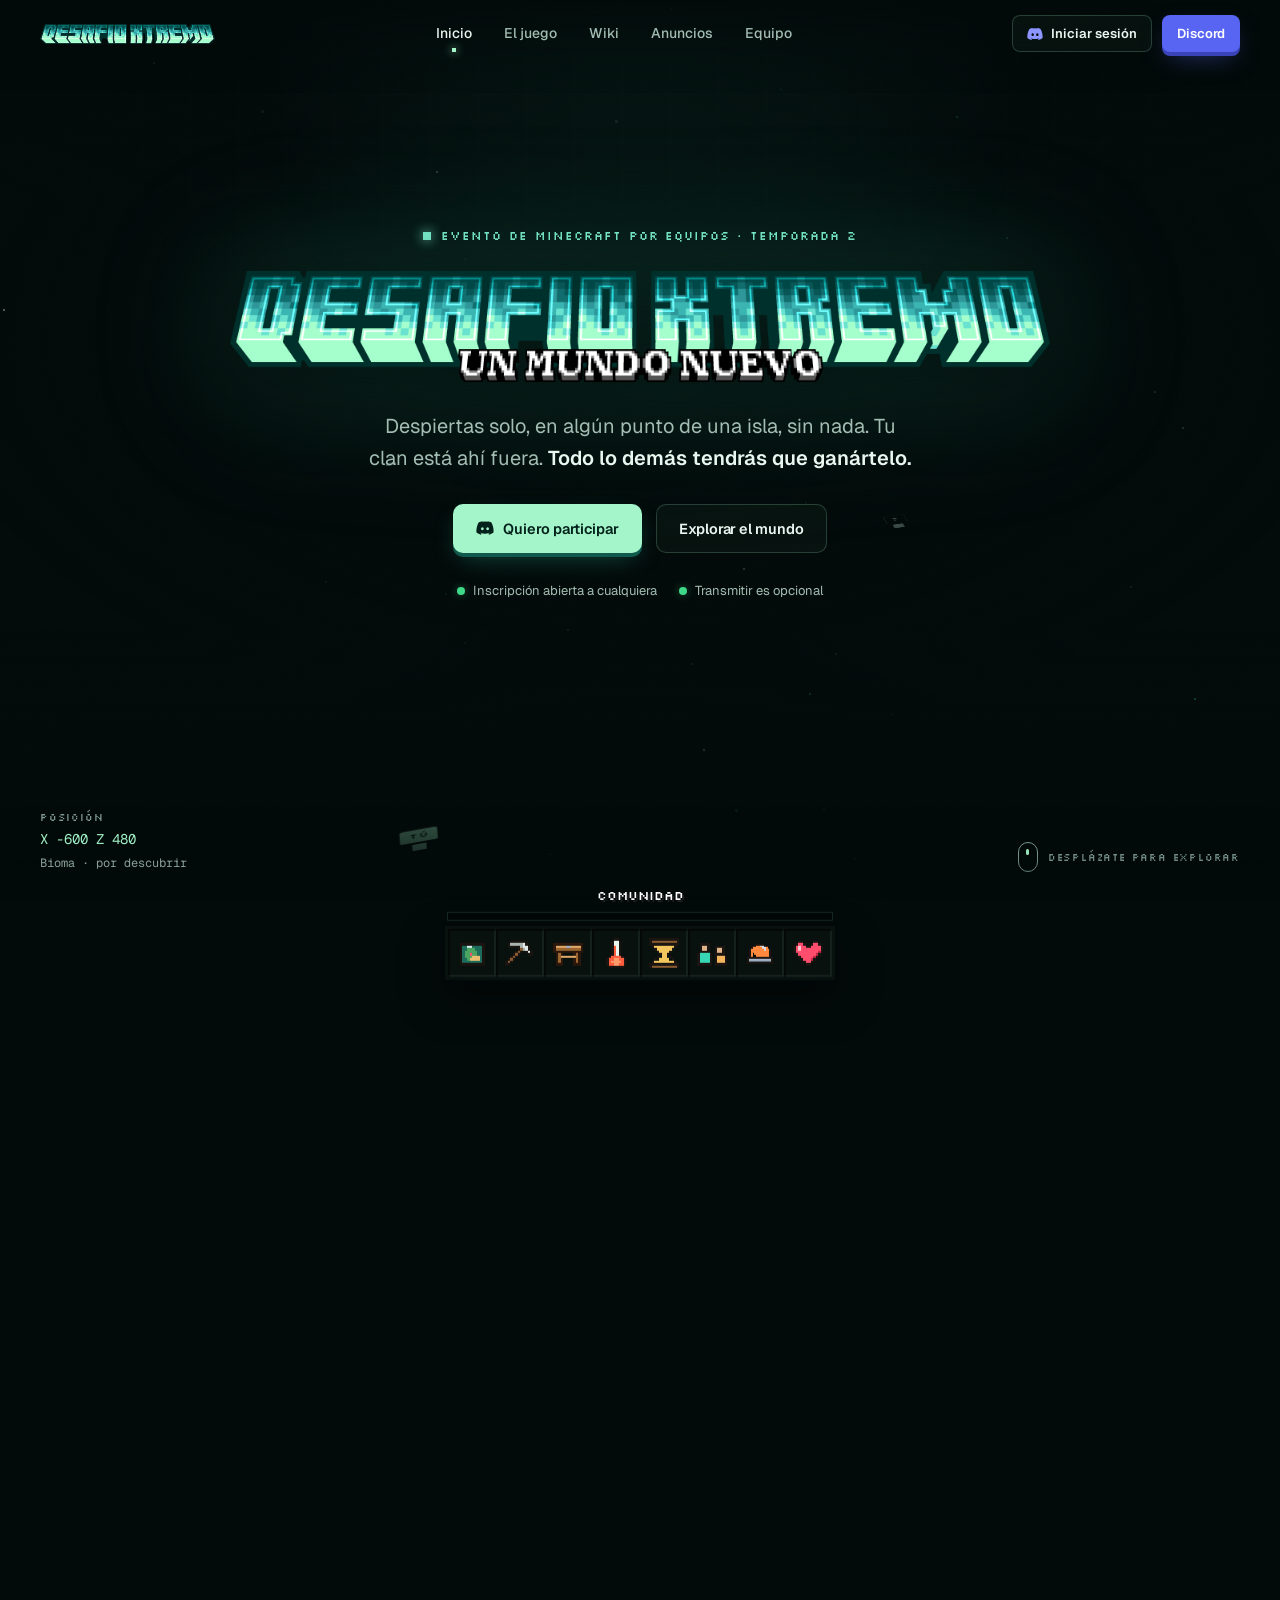
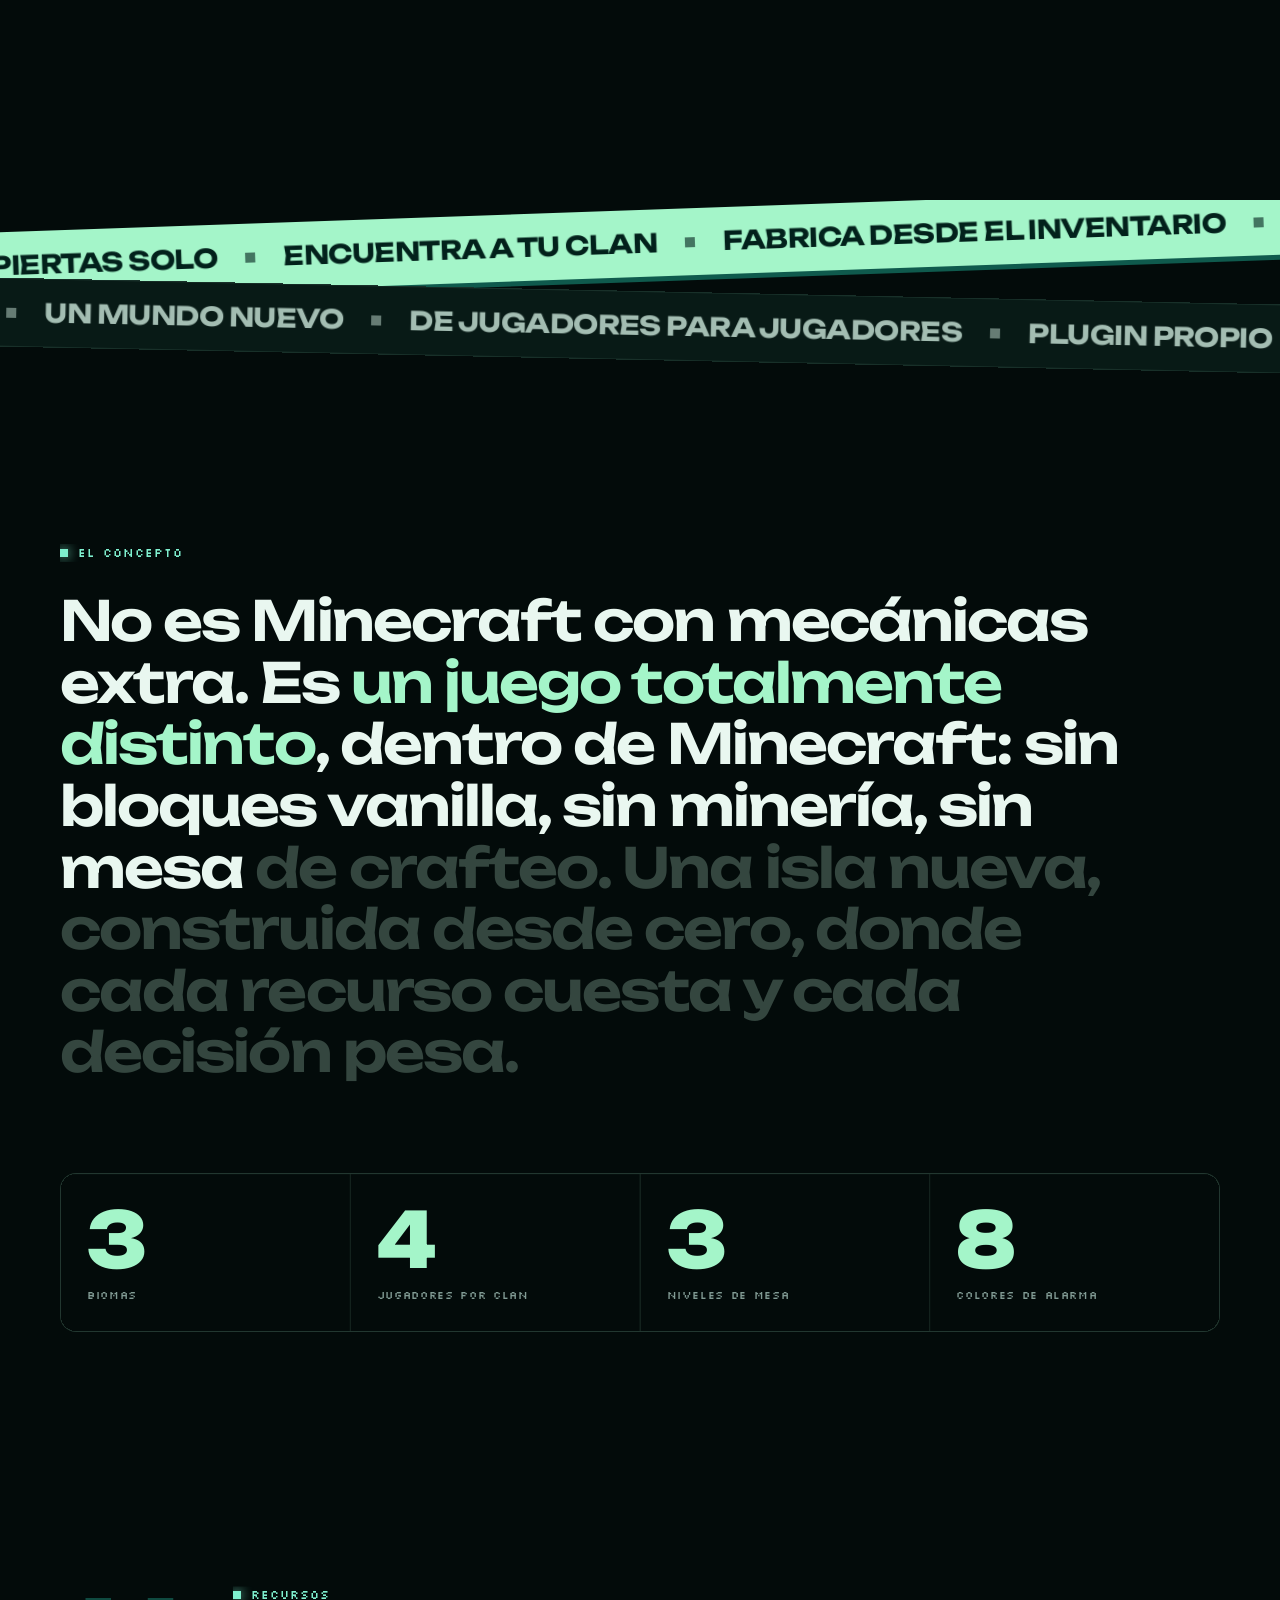
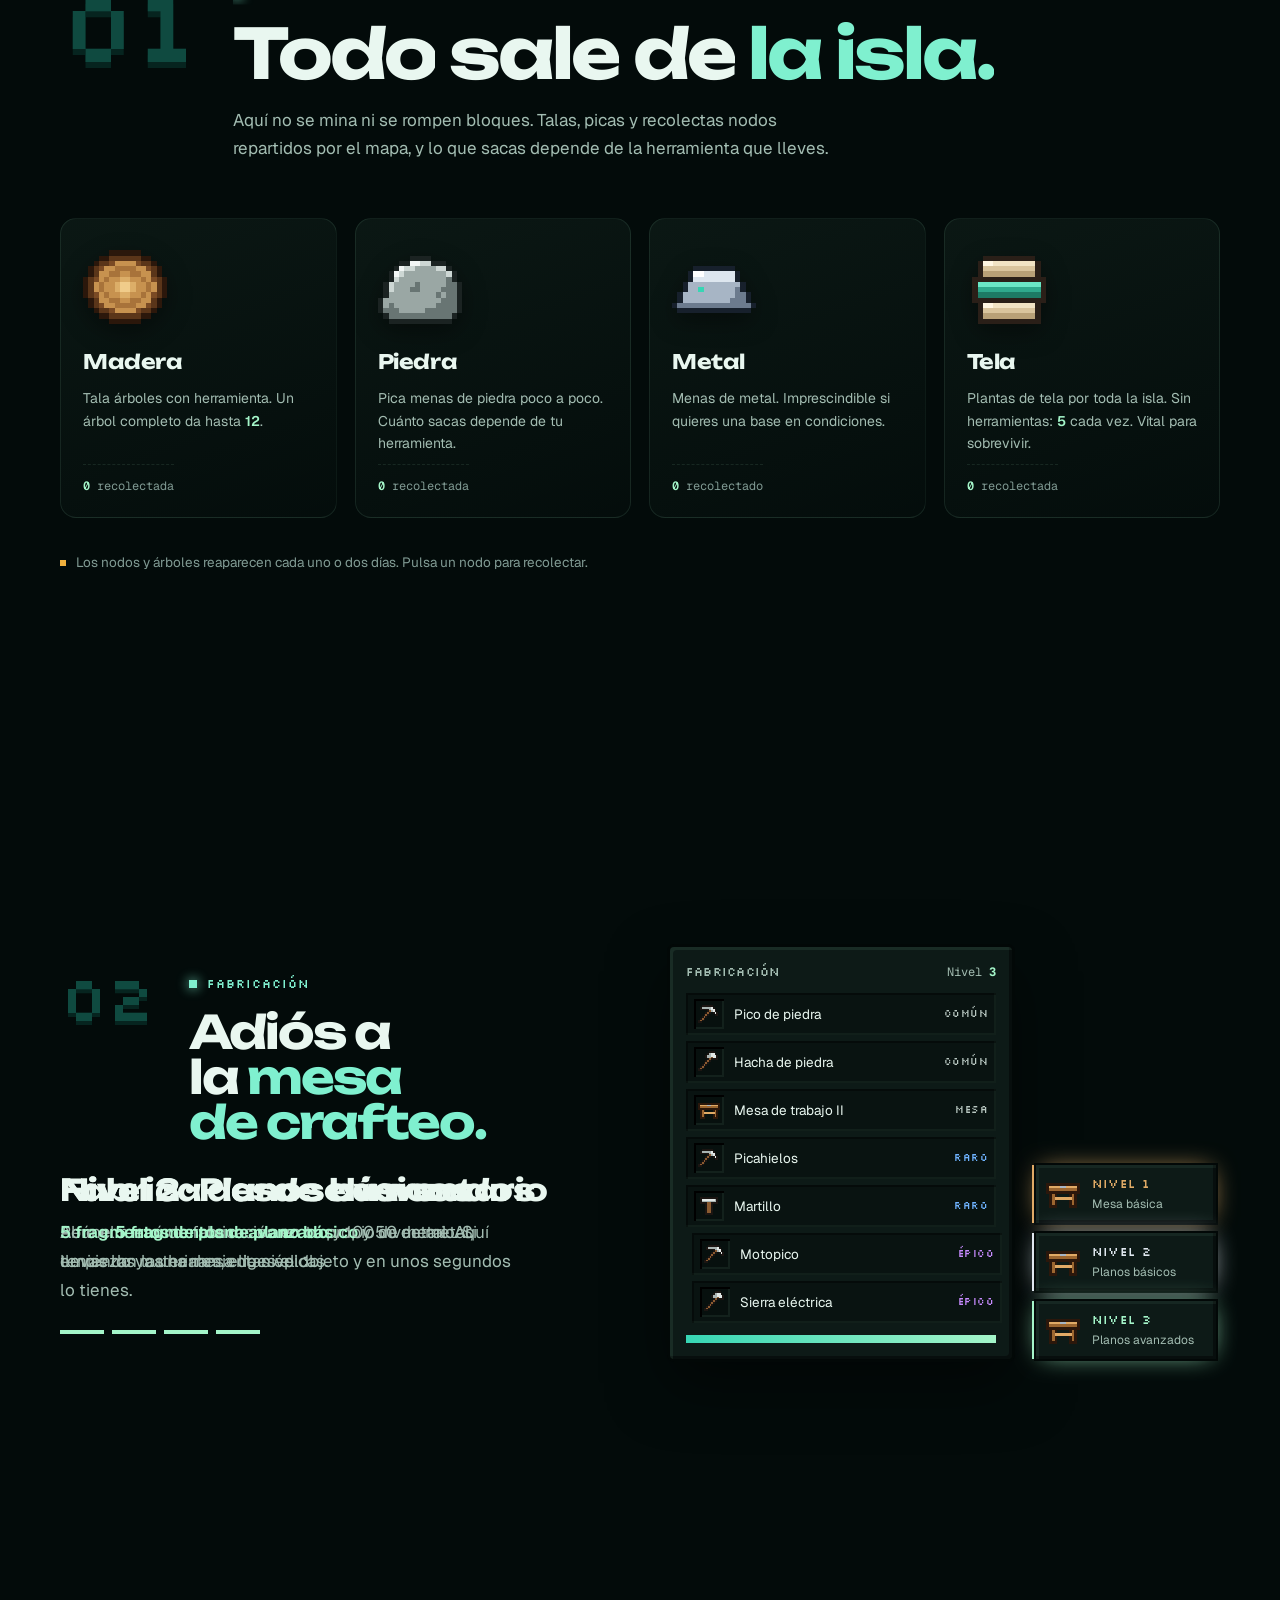
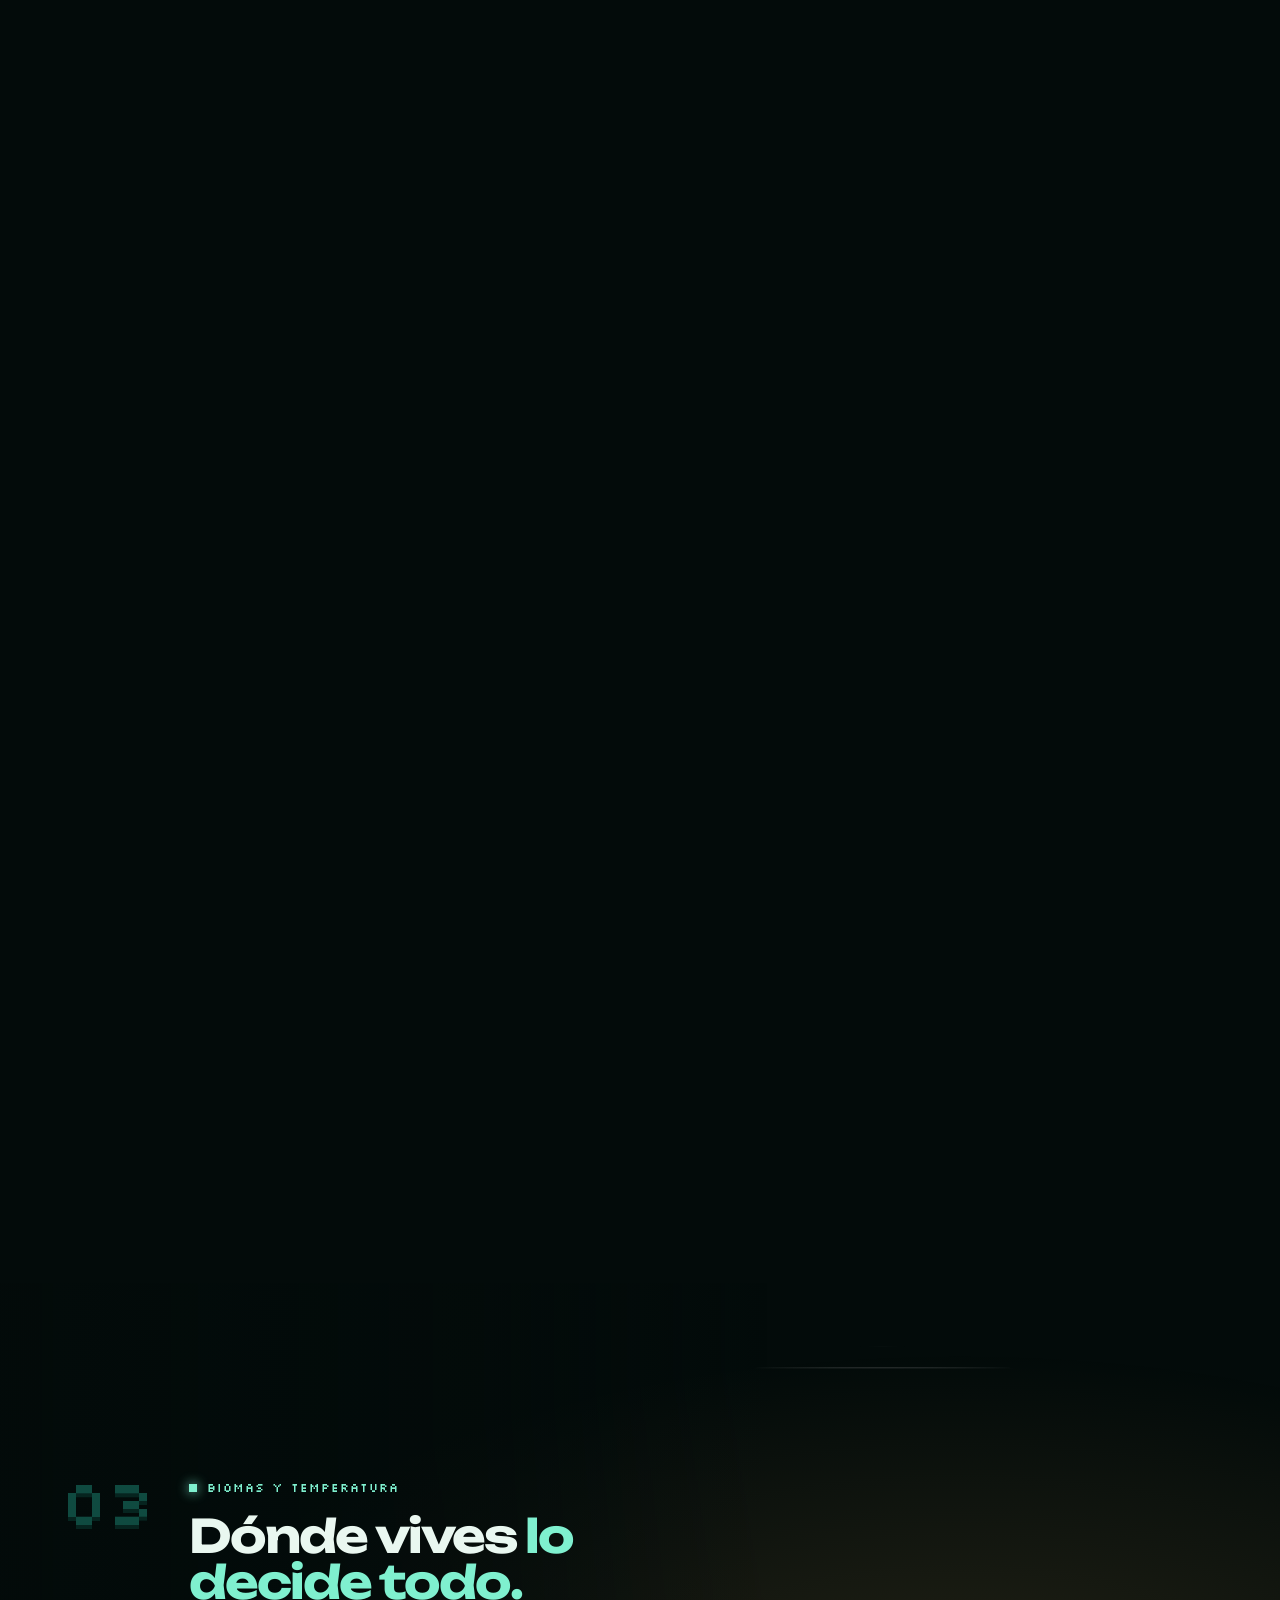
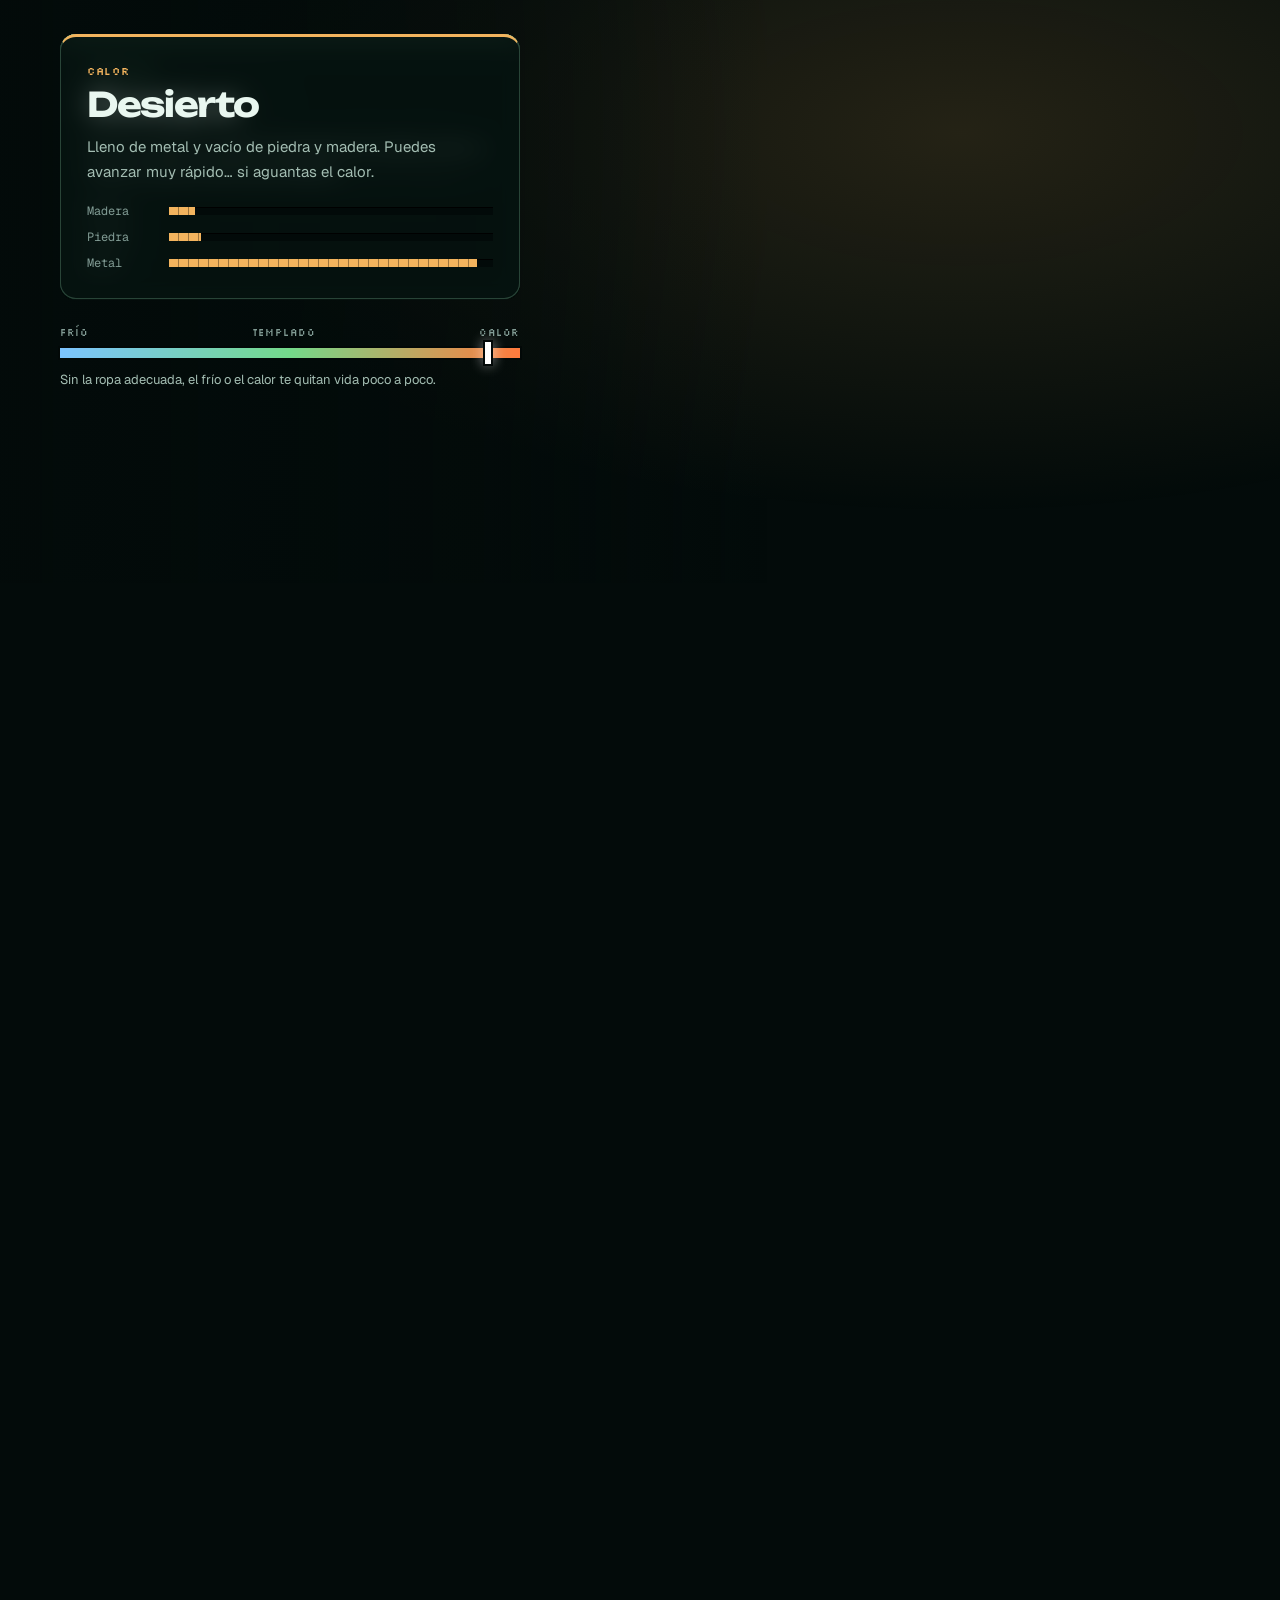
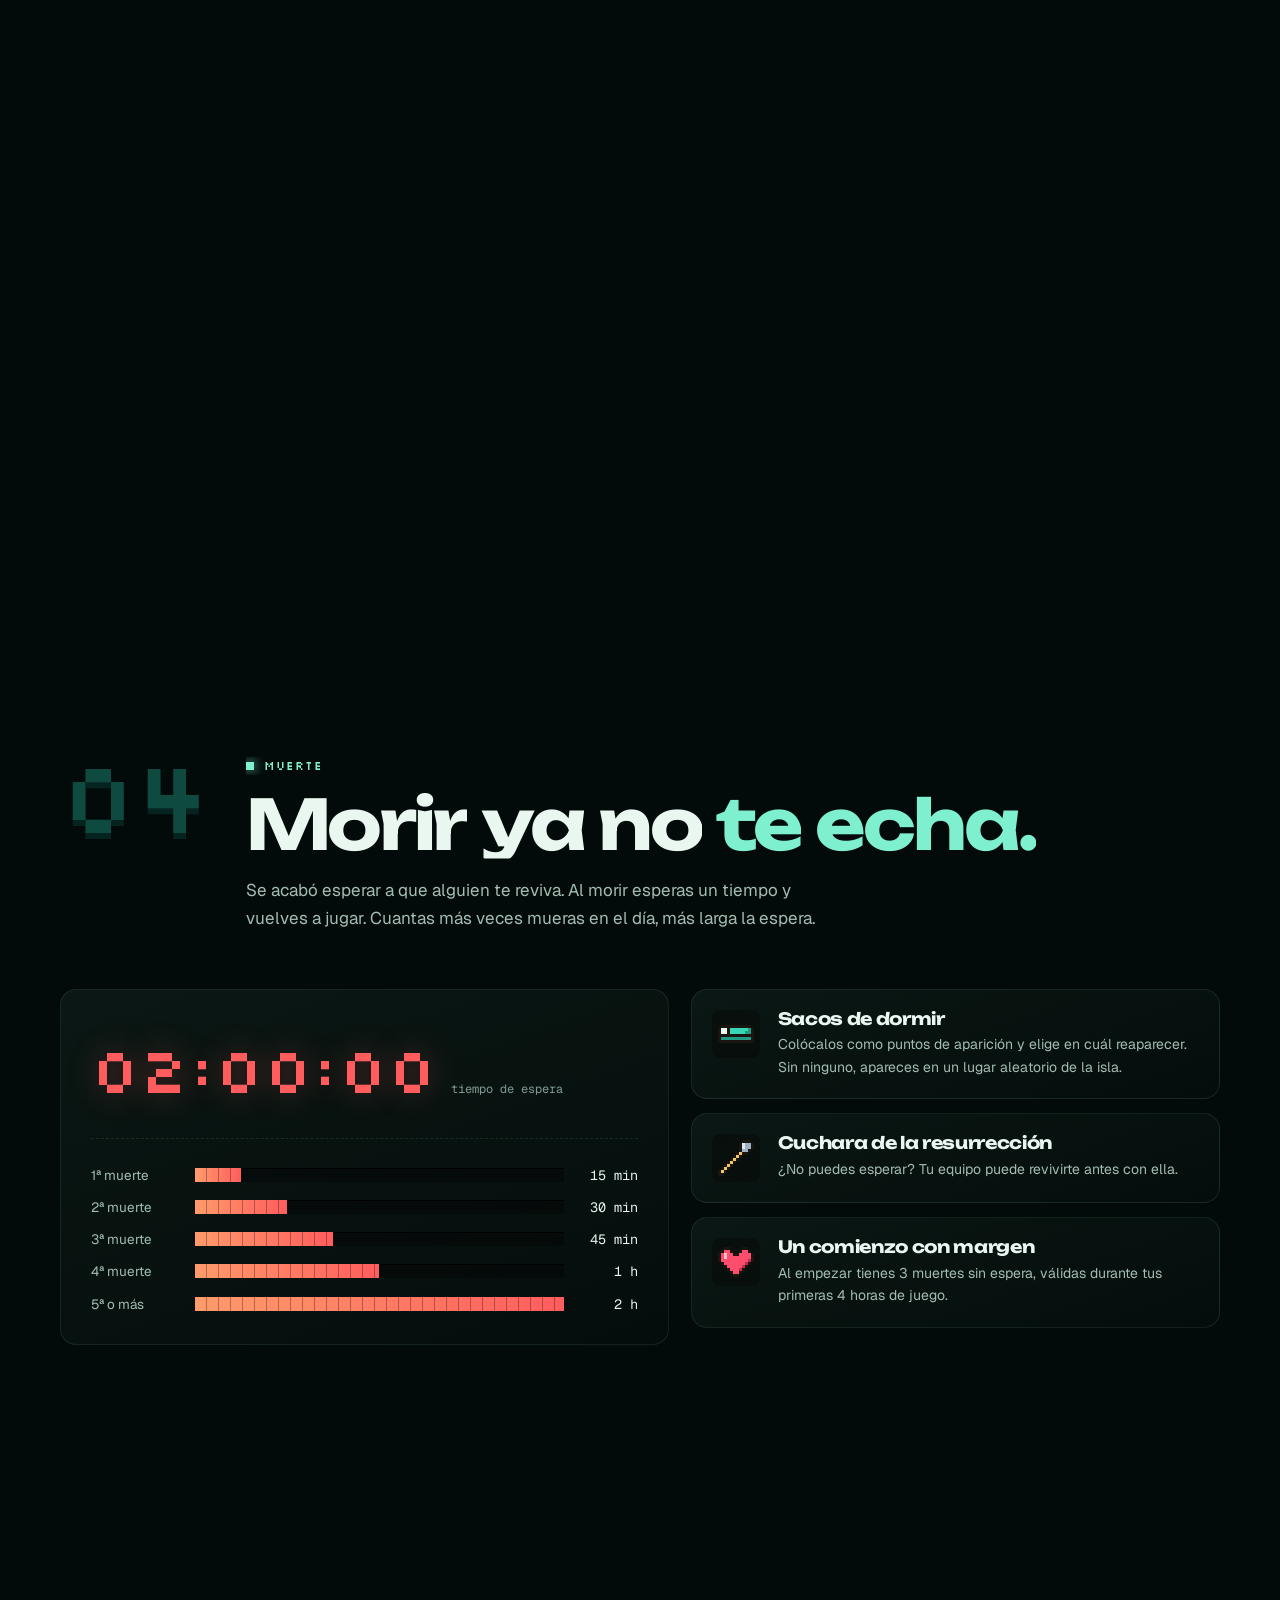
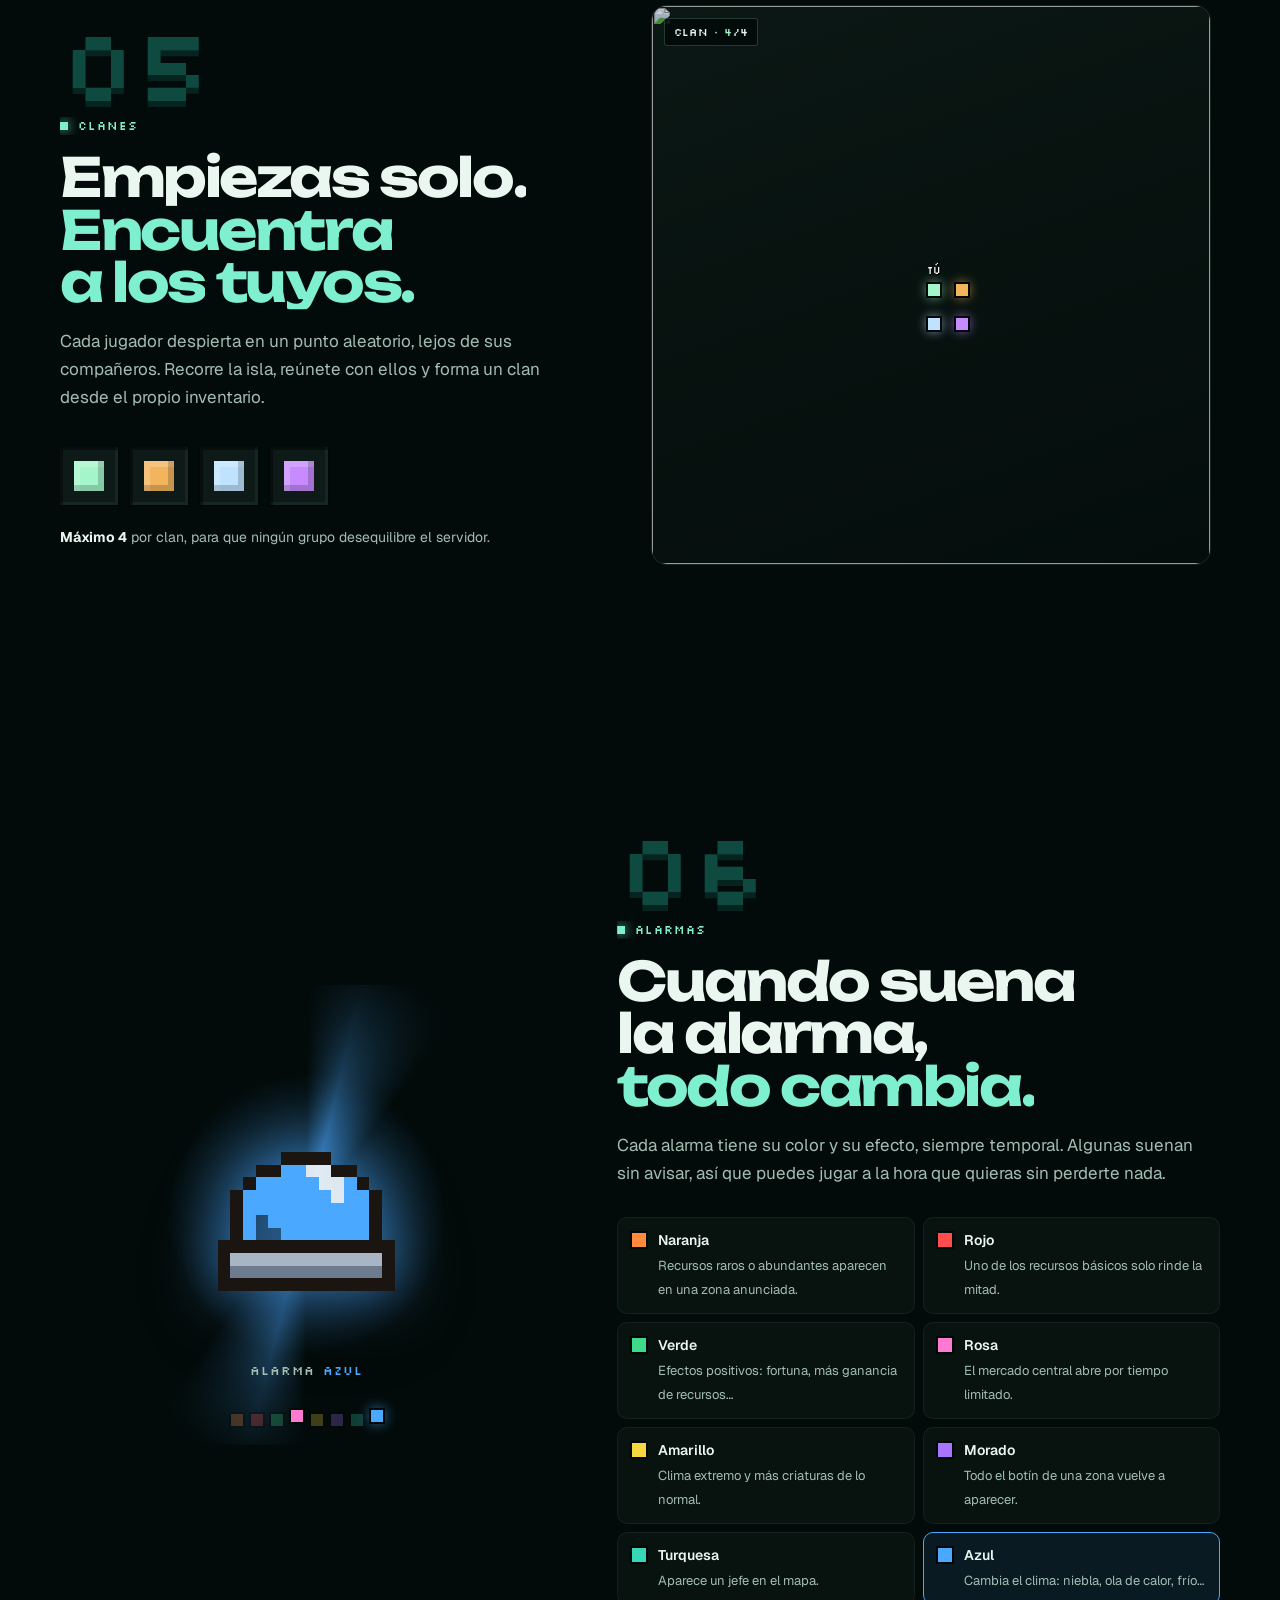
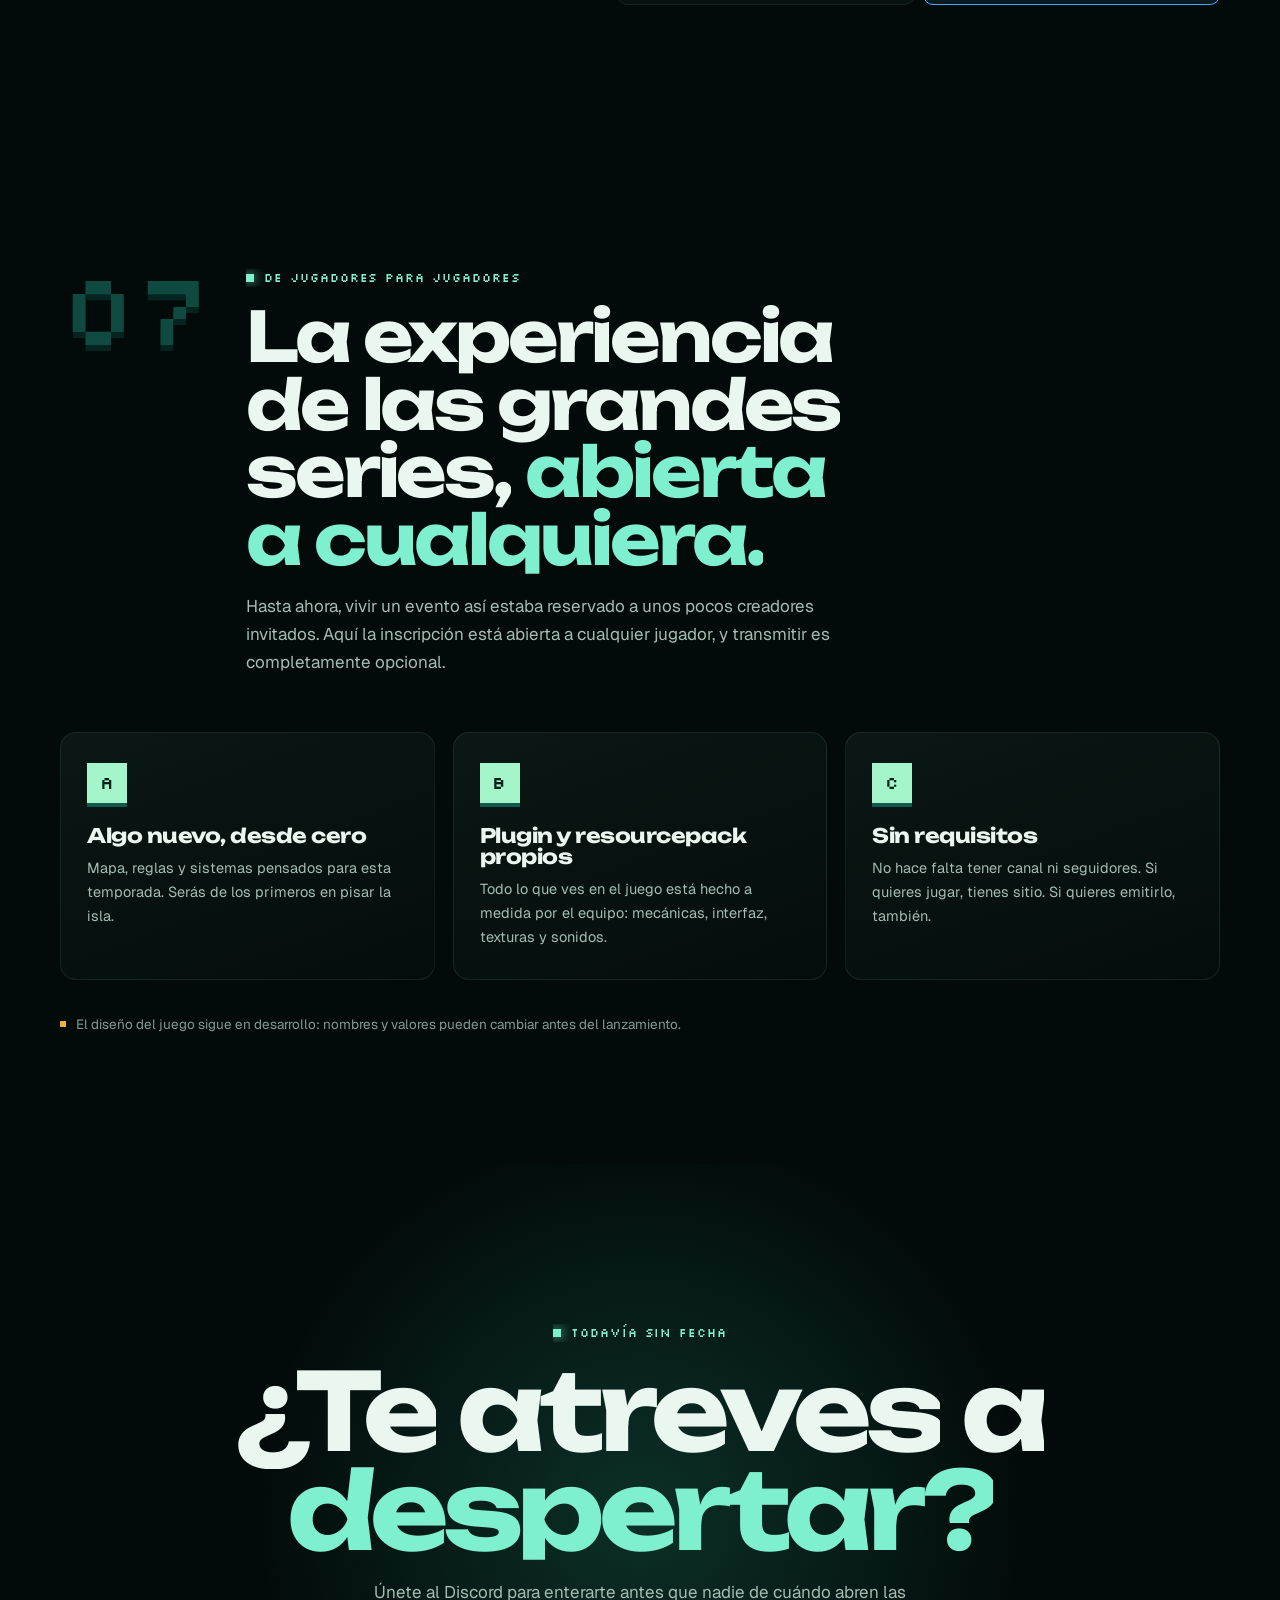
==== commit 0d7b8cfa: "Home: real event map, alarms instead of roulettes, updated game info - Use the official map (assets/" ====
--- a/frontend/index.html
+++ b/frontend/index.html
@@ -25,6 +25,7 @@
 <link rel="preconnect" href="https://fonts.gstatic.com" crossorigin>
 <link href="https://fonts.googleapis.com/css2?family=Geist:wght@400;500;600;700&family=Geist+Mono:wght@400;500&family=Silkscreen&family=Unbounded:wght@600;700;800&display=swap" rel="stylesheet">
 <link rel="preload" href="assets/banner.png" as="image">
+<link rel="preload" href="assets/mapa.webp" as="image">
 <link rel="stylesheet" href="css/tokens.css">
 <link rel="stylesheet" href="css/site.css">
 <link rel="stylesheet" href="css/content.css">
@@ -74,7 +75,7 @@
       <div class="eyelids" aria-hidden="true"><span></span><span></span></div>
       <div class="hero-map" aria-hidden="true">
         <div class="hero-map-tilt">
-          <canvas id="island-hero" width="192" height="120"></canvas>
+          <img id="map-hero" src="/assets/mapa.webp" alt="" width="800" height="800" decoding="async" fetchpriority="high">
           <div class="hero-markers" id="hero-markers"></div>
         </div>
       </div>
@@ -102,7 +103,7 @@
       <div class="hud hud-coords" aria-hidden="true">
         <span class="hud-label">Posición</span>
         <span class="hud-value"><span id="hud-x">X 1204</span> <span id="hud-z">Z -388</span></span>
-        <span class="hud-sub" id="hud-biome">Bioma · desconocido</span>
+        <span class="hud-sub">Bioma · por descubrir</span>
       </div>
       <div class="hud hud-scroll" aria-hidden="true">
         <span class="hud-mouse"><span></span></span>
@@ -114,7 +115,7 @@
   <!-- ============ ticker ============ -->
   <div class="ticker" aria-hidden="true">
     <div class="ticker-row" data-dir="1">
-      <div class="ticker-track"><span>Sin mesa de crafteo</span><i></i><span>Sin minería vanilla</span><i></i><span>Recursos por nodos</span><i></i><span>Clanes de 4</span><i></i><span>Tres biomas</span><i></i><span>Temperatura</span><i></i><span>Sacos de dormir</span><i></i><span>Eventos por colores</span><i></i></div>
+      <div class="ticker-track"><span>Despiertas solo</span><i></i><span>Encuentra a tu clan</span><i></i><span>Fabrica desde el inventario</span><i></i><span>Mesas de trabajo por niveles</span><i></i><span>Sobrevive al frío y al calor</span><i></i><span>Sacos de dormir</span><i></i><span>Alarmas de colores</span><i></i><span>Muere, espera y vuelve</span><i></i></div>
     </div>
     <div class="ticker-row ticker-row-alt" data-dir="-1">
       <div class="ticker-track"><span>Un mundo nuevo</span><i></i><span>De jugadores para jugadores</span><i></i><span>Plugin propio</span><i></i><span>Resourcepack propio</span><i></i><span>Hecho desde cero</span><i></i><span>Un mundo nuevo</span><i></i><span>De jugadores para jugadores</span><i></i></div>
@@ -130,7 +131,7 @@
         <div data-reveal="up"><dt>Biomas</dt><dd data-count="3">3</dd></div>
         <div data-reveal="up" data-delay="0.08"><dt>Jugadores por clan</dt><dd data-count="4">4</dd></div>
         <div data-reveal="up" data-delay="0.16"><dt>Niveles de mesa</dt><dd data-count="3">3</dd></div>
-        <div data-reveal="up" data-delay="0.24"><dt>Tipos de evento</dt><dd data-count="8">8</dd></div>
+        <div data-reveal="up" data-delay="0.24"><dt>Colores de alarma</dt><dd data-count="8">8</dd></div>
       </dl>
     </div>
   </section>
@@ -223,9 +224,9 @@
             <div class="inv-progress"><span></span></div>
           </div>
           <div class="tiers">
-            <div class="tier tier-1"><div class="cube"><i></i><i></i><i></i></div><span class="pixel">Nv 1</span></div>
-            <div class="tier tier-2"><div class="cube"><i></i><i></i><i></i></div><span class="pixel">Nv 2</span></div>
-            <div class="tier tier-3"><div class="cube"><i></i><i></i><i></i></div><span class="pixel">Nv 3</span></div>
+            <div class="tier tier-1"><span class="tier-icon" data-pixel="bench"></span><span class="tier-text"><span class="pixel">Nivel 1</span><small>Mesa básica</small></span></div>
+            <div class="tier tier-2"><span class="tier-icon" data-pixel="bench"></span><span class="tier-text"><span class="pixel">Nivel 2</span><small>Planos básicos</small></span></div>
+            <div class="tier tier-3"><span class="tier-icon" data-pixel="bench"></span><span class="tier-text"><span class="pixel">Nivel 3</span><small>Planos avanzados</small></span></div>
           </div>
         </div>
       </div>
@@ -236,7 +237,7 @@
   <section class="chapter biomes" id="biomas" data-chapter="3" data-scene="pin" data-achievement="Explorador de biomas">
     <div class="biomes-sticky">
       <div class="biomes-map" aria-hidden="true">
-        <canvas id="island-biomes" width="192" height="120"></canvas>
+        <img id="map-biomes" src="/assets/mapa.webp" alt="" width="800" height="800" loading="lazy" decoding="async">
       </div>
       <div class="biomes-tint" aria-hidden="true"></div>
       <div class="container biomes-layout">
@@ -249,13 +250,13 @@
         </header>
         <div class="biome-cards">
           <article class="biome-card" data-biome="intro">
-            <p class="biome-kicker pixel">Tres biomas · Ni uno más</p>
+            <p class="biome-kicker pixel">Nieve · Bosque · Desierto</p>
             <h3>Elige bien</h3>
             <p>Nieve, bosque y desierto. Cada uno tiene sus ventajas y sus problemas, y una mala ubicación puede arruinar todo tu desarrollo.</p>
-            <p class="biome-hint pixel">Sigue bajando para recorrer la isla</p>
+            <p class="biome-hint pixel">Sigue bajando para conocerlos</p>
           </article>
           <article class="biome-card" data-biome="snow">
-            <p class="biome-kicker pixel">Norte · Frío</p>
+            <p class="biome-kicker pixel">Frío</p>
             <h3>Nieve</h3>
             <p>Madera y piedra de sobra, pero casi nada de metal y apenas animales. Comer y avanzar rápido se complica.</p>
             <dl class="biome-stats">
@@ -265,9 +266,9 @@
             </dl>
           </article>
           <article class="biome-card" data-biome="forest">
-            <p class="biome-kicker pixel">Centro · Templado</p>
+            <p class="biome-kicker pixel">Templado</p>
             <h3>Bosque</h3>
-            <p>Ni frío ni calor. Un reparto equilibrado de madera, piedra y metal: el sitio más cómodo para empezar.</p>
+            <p>Ni frío ni calor. Un reparto equilibrado de madera, piedra y metal: el más cómodo para empezar.</p>
             <dl class="biome-stats">
               <div><dt>Madera</dt><dd><span style="--v:.55"></span></dd></div>
               <div><dt>Piedra</dt><dd><span style="--v:.55"></span></dd></div>
@@ -275,7 +276,7 @@
             </dl>
           </article>
           <article class="biome-card" data-biome="desert">
-            <p class="biome-kicker pixel">Sur · Calor</p>
+            <p class="biome-kicker pixel">Calor</p>
             <h3>Desierto</h3>
             <p>Lleno de metal y vacío de piedra y madera. Puedes avanzar muy rápido… si aguantas el calor.</p>
             <dl class="biome-stats">
@@ -353,7 +354,7 @@
       </div>
       <div class="clans-map card" data-reveal="scale" aria-hidden="true">
         <div class="clans-map-zoom">
-          <canvas id="island-clans" width="192" height="120"></canvas>
+          <img id="map-clans" src="/assets/mapa.webp" alt="" width="800" height="800" loading="lazy" decoding="async">
           <div class="clan-markers" id="clan-markers"></div>
         </div>
         <div class="clans-map-hud"><span class="pixel">Clan · <b id="clan-count">1</b>/4</span></div>
@@ -362,31 +363,33 @@
   </section>
 
   <!-- ============ 06 eventos ============ -->
-  <section class="chapter events" id="eventos" data-chapter="6" data-scene="view" data-achievement="Ojo al cielo">
+  <section class="chapter events" id="alarmas" data-chapter="6" data-scene="view" data-achievement="Alarma activada">
     <div class="container events-layout">
-      <div class="wheel-wrap" data-reveal="scale" aria-hidden="true">
-        <svg class="wheel" id="event-wheel" viewBox="-110 -110 220 220"></svg>
-        <span class="wheel-pointer"></span>
-        <span class="wheel-hub" data-pixel="wheel"></span>
+      <div class="alarm-stage" data-reveal="scale" aria-hidden="true">
+        <div class="alarm-beams"></div>
+        <div class="alarm-glow"></div>
+        <span class="alarm-siren" data-pixel="siren"></span>
+        <p class="alarm-label pixel">Alarma <span id="alarm-name">naranja</span></p>
+        <div class="alarm-lights"><i style="--c:#ff8a3d"></i><i style="--c:#ff4d4d"></i><i style="--c:#3fd98a"></i><i style="--c:#ff7ad1"></i><i style="--c:#f5d742"></i><i style="--c:#a974ff"></i><i style="--c:#37d6b4"></i><i style="--c:#4aa8ff"></i></div>
       </div>
       <div class="events-copy">
         <header class="chapter-head">
           <span class="chapter-num" aria-hidden="true" data-scramble>06</span>
           <div>
-            <p class="eyebrow" data-reveal="up">Eventos</p>
-            <h2 data-split>La isla <span class="accent">no se está quieta.</span></h2>
-            <p class="section-sub" data-reveal="up" data-delay="0.1">Las ruletas vuelven con otro papel: cada color tiene su efecto, siempre temporal. Algunas llegan sin avisar, así que juegas a la hora que quieras.</p>
+            <p class="eyebrow" data-reveal="up">Alarmas</p>
+            <h2 data-split>Cuando suena la alarma, <span class="accent">todo cambia.</span></h2>
+            <p class="section-sub" data-reveal="up" data-delay="0.1">Cada alarma tiene su color y su efecto, siempre temporal. Algunas suenan sin avisar, así que puedes jugar a la hora que quieras sin perderte nada.</p>
           </div>
         </header>
         <ul class="event-list" id="event-list">
-          <li class="event-item" style="--c:#ff8a3d" data-color="#ff8a3d"><span class="event-swatch"></span><div><b>Naranja</b><span>Recursos raros o abundantes aparecen en una zona anunciada.</span></div></li>
-          <li class="event-item" style="--c:#ff4d4d" data-color="#ff4d4d"><span class="event-swatch"></span><div><b>Rojo</b><span>Uno de los recursos básicos solo rinde la mitad.</span></div></li>
-          <li class="event-item" style="--c:#3fd98a" data-color="#3fd98a"><span class="event-swatch"></span><div><b>Verde</b><span>Efectos positivos: fortuna, más ganancia de recursos…</span></div></li>
-          <li class="event-item" style="--c:#ff7ad1" data-color="#ff7ad1"><span class="event-swatch"></span><div><b>Rosa</b><span>El mercado central abre por tiempo limitado.</span></div></li>
-          <li class="event-item" style="--c:#f5d742" data-color="#f5d742"><span class="event-swatch"></span><div><b>Amarillo</b><span>Clima extremo y más criaturas de lo normal.</span></div></li>
-          <li class="event-item" style="--c:#a974ff" data-color="#a974ff"><span class="event-swatch"></span><div><b>Morado</b><span>Todo el botín de una zona vuelve a aparecer.</span></div></li>
-          <li class="event-item" style="--c:#37d6b4" data-color="#37d6b4"><span class="event-swatch"></span><div><b>Turquesa</b><span>Aparece un jefe en el mapa.</span></div></li>
-          <li class="event-item" style="--c:#4aa8ff" data-color="#4aa8ff"><span class="event-swatch"></span><div><b>Azul</b><span>Cambia el clima: niebla, ola de calor, frío…</span></div></li>
+          <li class="event-item" style="--c:#ff8a3d" data-color="#ff8a3d" data-name="Naranja"><span class="event-swatch"></span><div><b>Naranja</b><span>Recursos raros o abundantes aparecen en una zona anunciada.</span></div></li>
+          <li class="event-item" style="--c:#ff4d4d" data-color="#ff4d4d" data-name="Rojo"><span class="event-swatch"></span><div><b>Rojo</b><span>Uno de los recursos básicos solo rinde la mitad.</span></div></li>
+          <li class="event-item" style="--c:#3fd98a" data-color="#3fd98a" data-name="Verde"><span class="event-swatch"></span><div><b>Verde</b><span>Efectos positivos: fortuna, más ganancia de recursos…</span></div></li>
+          <li class="event-item" style="--c:#ff7ad1" data-color="#ff7ad1" data-name="Rosa"><span class="event-swatch"></span><div><b>Rosa</b><span>El mercado central abre por tiempo limitado.</span></div></li>
+          <li class="event-item" style="--c:#f5d742" data-color="#f5d742" data-name="Amarillo"><span class="event-swatch"></span><div><b>Amarillo</b><span>Clima extremo y más criaturas de lo normal.</span></div></li>
+          <li class="event-item" style="--c:#a974ff" data-color="#a974ff" data-name="Morado"><span class="event-swatch"></span><div><b>Morado</b><span>Todo el botín de una zona vuelve a aparecer.</span></div></li>
+          <li class="event-item" style="--c:#37d6b4" data-color="#37d6b4" data-name="Turquesa"><span class="event-swatch"></span><div><b>Turquesa</b><span>Aparece un jefe en el mapa.</span></div></li>
+          <li class="event-item" style="--c:#4aa8ff" data-color="#4aa8ff" data-name="Azul"><span class="event-swatch"></span><div><b>Azul</b><span>Cambia el clima: niebla, ola de calor, frío…</span></div></li>
         </ul>
       </div>
     </div>
@@ -479,7 +482,7 @@
     <li><a href="#biomas" data-target="3" title="Biomas"><span data-pixel="thermo"></span><span class="sr-only">Biomas</span></a></li>
     <li><a href="#muerte" data-target="4" title="Muerte"><span data-pixel="hourglass"></span><span class="sr-only">Muerte</span></a></li>
     <li><a href="#clanes" data-target="5" title="Clanes"><span data-pixel="clan"></span><span class="sr-only">Clanes</span></a></li>
-    <li><a href="#eventos" data-target="6" title="Eventos"><span data-pixel="wheel"></span><span class="sr-only">Eventos</span></a></li>
+    <li><a href="#alarmas" data-target="6" title="Alarmas"><span data-pixel="siren"></span><span class="sr-only">Alarmas</span></a></li>
     <li><a href="#comunidad" data-target="7" title="Comunidad"><span data-pixel="heart"></span><span class="sr-only">Comunidad</span></a></li>
   </ol>
   <span class="hotbar-label" id="hotbar-label" aria-hidden="true">El concepto</span>
@@ -516,7 +519,6 @@
 <script src="js/site.js"></script>
 <script src="js/motion.js"></script>
 <script src="js/pixel-icons.js"></script>
-<script src="js/island.js"></script>
 <script src="js/analytics.js"></script>
 <script src="js/posts.js"></script>
 <script src="js/home.js"></script>
--- a/frontend/css/home.css
+++ b/frontend/css/home.css
@@ -13,7 +13,7 @@
 .hero-map{position:absolute;inset:0;perspective:1300px;perspective-origin:50% 30%;display:flex;align-items:center;justify-content:center;pointer-events:none;}
 .hero-map-tilt{flex:none;}
 .hero-map-tilt{
-  position:relative;width:min(1500px, 170vw);aspect-ratio:192/120;transform-style:preserve-3d;
+  position:relative;width:min(1150px, 150vw);aspect-ratio:1/1;transform-style:preserve-3d;
   transform:
     translateY(calc(22vh - var(--p) * 22vh))
     rotateX(calc(60deg - var(--p) * 42deg))
@@ -23,9 +23,9 @@
   animation:mapIn 2.4s var(--ease) .3s both;
 }
 @keyframes mapIn{from{opacity:0;filter:blur(8px);}}
-.hero-map canvas{
-  width:100%;height:100%;image-rendering:pixelated;image-rendering:crisp-edges;
-  filter:brightness(.7) saturate(.95);
+.hero-map img{
+  width:100%;height:100%;object-fit:cover;
+  filter:brightness(.72) saturate(.9);
   -webkit-mask-image:radial-gradient(ellipse 50% 50% at 50% 50%, #000 62%, transparent 100%);
           mask-image:radial-gradient(ellipse 50% 50% at 50% 50%, #000 62%, transparent 100%);
 }
@@ -202,23 +202,20 @@
 .inv-progress{height:8px;margin-top:12px;background:#07100e;box-shadow:inset 2px 2px 0 #000;}
 .inv-progress span{display:block;height:100%;width:calc(var(--craft, 0) * 100%);background:linear-gradient(90deg, var(--teal), var(--mint));transition:width .2s linear;}
 
-.tiers{display:flex;flex-direction:column-reverse;align-items:center;gap:18px;perspective:600px;}
-.tier{display:flex;flex-direction:column;align-items:center;gap:10px;opacity:.12;transform:translateY(30px);transition:opacity .6s var(--ease), transform .7s var(--ease-back);}
-.tier.on{opacity:1;transform:none;}
-.tier span{font-size:11px;color:var(--text-dim);}
-.cube{--s:54px;width:var(--s);height:var(--s);position:relative;transform-style:preserve-3d;transform:rotateX(-28deg) rotateY(45deg);animation:cubeSpin 12s linear infinite;animation-play-state:paused;}
-.tier.on .cube{animation-play-state:running;}
-.cube i{position:absolute;inset:0;border:2px solid rgba(0,0,0,.35);}
-.cube i:nth-child(1){transform:rotateX(90deg) translateZ(calc(var(--s) / 2));}
-.cube i:nth-child(2){transform:translateZ(calc(var(--s) / 2));}
-.cube i:nth-child(3){transform:rotateY(90deg) translateZ(calc(var(--s) / 2));}
-@keyframes cubeSpin{to{transform:rotateX(-28deg) rotateY(405deg);}}
-.tier-1 .cube i:nth-child(1){background:#e0aa66;} .tier-1 .cube i:nth-child(2){background:#b57a3f;} .tier-1 .cube i:nth-child(3){background:#8c5a2b;}
-.tier-2 .cube{--s:64px;}
-.tier-2 .cube i:nth-child(1){background:#dfe7ef;} .tier-2 .cube i:nth-child(2){background:#a7b5c5;} .tier-2 .cube i:nth-child(3){background:#6c7b8e;}
-.tier-3 .cube{--s:74px;}
-.tier-3 .cube i:nth-child(1){background:var(--mint);} .tier-3 .cube i:nth-child(2){background:var(--teal);} .tier-3 .cube i:nth-child(3){background:var(--teal-deep);}
-.tier-3.on .cube{filter:drop-shadow(0 0 24px var(--accent-glow));}
+.tiers{display:flex;flex-direction:column;gap:10px;min-width:180px;}
+.tier{
+  --tc:#e0aa66;display:flex;align-items:center;gap:12px;padding:10px 14px 10px 10px;background:#0d1a17;
+  box-shadow:inset 3px 3px 0 rgba(164,245,201,.06), inset -3px -3px 0 rgba(0,0,0,.45), 0 0 0 2px #020807;
+  opacity:.32;filter:grayscale(1);transition:opacity .45s ease, filter .45s ease, box-shadow .45s ease, transform .45s var(--ease-back);
+}
+.tier-2{--tc:#dfe7ef;}
+.tier-3{--tc:var(--mint);}
+.tier.on{opacity:1;filter:none;transform:translateX(-4px);box-shadow:inset 3px 3px 0 rgba(164,245,201,.06), inset -3px -3px 0 rgba(0,0,0,.45), 0 0 0 2px #020807, -4px 0 0 var(--tc), 0 0 26px -6px var(--tc);}
+.tier-icon{width:34px;height:34px;flex-shrink:0;}
+.tier-icon .px-icon{width:100%;height:100%;}
+.tier-text{display:flex;flex-direction:column;gap:2px;}
+.tier-text .pixel{font-size:12px;color:var(--tc);}
+.tier-text small{font-size:12px;color:var(--text-soft);}
 @media (max-width:900px){
   .craft{height:380vh;}
   .craft-layout{grid-template-columns:1fr;gap:26px;}
@@ -226,8 +223,12 @@
   .inv-item{font-size:12px;padding:4px 6px;}
   .inv-list{gap:4px;}
   .inv-slot{width:24px;height:24px;}
-  .tiers{gap:10px;}
-  .cube{--s:36px;} .tier-2 .cube{--s:42px;} .tier-3 .cube{--s:48px;}
+  .craft-visual{grid-template-columns:1fr;}
+  .tiers{flex-direction:row;min-width:0;}
+  .tier{flex:1;padding:8px;gap:8px;}
+  .tier.on{transform:translateY(-3px);}
+  .tier-icon{width:24px;height:24px;}
+  .tier-text small{display:none;}
 }
 @media (max-width:420px){.inv-item:nth-child(n+6){display:none;}}
 
@@ -235,13 +236,16 @@
 .biomes{height:460vh;padding:0;--tint:transparent;}
 .biomes-sticky{position:sticky;top:0;height:100vh;height:100svh;overflow:hidden;display:flex;align-items:center;}
 .biomes-map{position:absolute;inset:0;overflow:hidden;}
-.biomes-map canvas{
-  position:absolute;left:50%;top:50%;width:max(170vw, 272vh);height:auto;aspect-ratio:192/120;image-rendering:pixelated;
-  transform:translate(-50%,-50%) translate(var(--mx, 0px), var(--my, 0px)) scale(var(--ms, .6));
-  transition:transform 1.1s var(--ease);filter:brightness(.55) saturate(.9);will-change:transform;
-}
+.biomes-map img{
+  position:absolute;left:69%;top:50%;width:min(86vh, 54vw);height:auto;aspect-ratio:1/1;border-radius:50%;
+  transform:translate(-50%,-50%) scale(var(--ms, 1));
+  -webkit-mask-image:radial-gradient(circle, #000 55%, transparent 71%);
+          mask-image:radial-gradient(circle, #000 55%, transparent 71%);
+  transition:transform 1.4s var(--ease);filter:brightness(.78) saturate(.95);
+}
+@media (max-width:760px){.biomes-map img{left:50%;top:64%;width:120vw;filter:brightness(.5);}}
 .biomes-tint{position:absolute;inset:0;pointer-events:none;background:
-  linear-gradient(90deg, rgba(3,11,10,.94) 0%, rgba(3,11,10,.72) 38%, rgba(3,11,10,.15) 70%, rgba(3,11,10,.4) 100%),
+  linear-gradient(90deg, rgba(3,11,10,.94) 0%, rgba(3,11,10,.6) 38%, transparent 60%),
   radial-gradient(ellipse at 75% 50%, var(--tint), transparent 60%);transition:background 1s ease;}
 .biomes[data-active="snow"]{--tint:rgba(191,227,255,.14);--biome:var(--snow);}
 .biomes[data-active="forest"]{--tint:rgba(116,217,138,.12);--biome:var(--forest);}
@@ -321,9 +325,9 @@
 .clan-slot:nth-child(4) i{background:#c78bff;}
 .clan-slots p{flex-basis:100%;margin-top:10px;font-size:14px;color:var(--text-soft);}
 .clan-slots strong{color:var(--text);}
-.clans-map{position:relative;padding:0;overflow:hidden;aspect-ratio:192/120;}
-.clans-map-zoom{position:absolute;inset:0;transform:scale(1.5);transform-origin:50% 45%;}
-.clans-map canvas{width:100%;height:100%;image-rendering:pixelated;filter:brightness(.8);}
+.clans-map{position:relative;padding:0;overflow:hidden;aspect-ratio:1/1;max-width:560px;width:100%;justify-self:center;}
+.clans-map-zoom{position:absolute;inset:0;}
+.clans-map img{width:100%;height:100%;object-fit:cover;filter:brightness(.8);}
 .clan-markers{position:absolute;inset:0;}
 .cm{position:absolute;width:12px;height:12px;margin:-6px 0 0 -6px;box-shadow:0 0 0 2px #020807, 0 0 12px currentColor;background:currentColor;transition:left .5s var(--ease), top .5s var(--ease);}
 .cm[data-name]::after{content:attr(data-name);position:absolute;left:50%;bottom:calc(100% + 6px);transform:translateX(-50%);font-family:var(--f-pixel);font-size:10px;white-space:nowrap;color:#fff;text-shadow:1px 1px 0 #000;}
@@ -334,20 +338,33 @@
 /* ---------- 06 eventos ---------- */
 .events-layout{display:grid;grid-template-columns:.9fr 1.1fr;gap:64px;align-items:center;}
 .events .chapter-head{grid-template-columns:1fr;margin-bottom:30px;}
-.wheel-wrap{position:relative;width:100%;max-width:480px;aspect-ratio:1;margin:0 auto;}
-.wheel{width:100%;height:100%;transform:rotate(var(--rot, 0deg));filter:drop-shadow(0 30px 50px rgba(0,0,0,.5));}
-.wheel .seg{transition:opacity .3s ease;}
-.wheel .seg.dim{opacity:.35;}
-.wheel-pointer{position:absolute;left:50%;top:-6px;width:0;height:0;margin-left:-14px;border-left:14px solid transparent;border-right:14px solid transparent;border-top:26px solid #fff;filter:drop-shadow(0 3px 0 #020807);}
-.wheel-hub{position:absolute;left:50%;top:50%;width:64px;height:64px;margin:-32px 0 0 -32px;background:#0d1a17;padding:10px;border-radius:50%;box-shadow:0 0 0 4px #020807;}
-.wheel-hub .px-icon{width:100%;height:100%;}
+.alarm-stage{--c:#ff8a3d;position:relative;width:100%;max-width:460px;aspect-ratio:1;margin:0 auto;display:grid;place-items:center;}
+.alarm-beams{
+  position:absolute;inset:-6%;border-radius:50%;
+  background:conic-gradient(from 0deg, transparent 0deg, color-mix(in srgb, var(--c) 55%, transparent) 14deg, transparent 38deg, transparent 180deg, color-mix(in srgb, var(--c) 55%, transparent) 194deg, transparent 218deg);
+  -webkit-mask-image:radial-gradient(circle, #000 18%, transparent 70%);
+          mask-image:radial-gradient(circle, #000 18%, transparent 70%);
+  animation:beamSpin 2.6s linear infinite;transition:background .4s ease;
+}
+@keyframes beamSpin{to{transform:rotate(360deg);}}
+.alarm-glow{position:absolute;width:62%;aspect-ratio:1;border-radius:50%;background:radial-gradient(circle, color-mix(in srgb, var(--c) 45%, transparent), transparent 70%);animation:alarmPulse 1.3s ease-in-out infinite;transition:background .4s ease;}
+@keyframes alarmPulse{50%{transform:scale(1.12);opacity:.65;}}
+.alarm-siren{position:relative;width:44%;aspect-ratio:1;color:var(--c);transition:color .35s ease;filter:drop-shadow(0 0 28px color-mix(in srgb, var(--c) 70%, transparent)) drop-shadow(0 18px 20px rgba(0,0,0,.5));}
+.alarm-siren .px-icon{width:100%;height:100%;}
+.alarm-label{position:absolute;bottom:14%;font-size:13px;letter-spacing:.08em;text-transform:uppercase;color:var(--text-soft);}
+.alarm-label span{color:var(--c);transition:color .35s ease;}
+.alarm-lights{position:absolute;bottom:4%;display:flex;gap:8px;}
+.alarm-lights i{width:12px;height:12px;background:var(--c);opacity:.25;box-shadow:0 0 0 2px #020807;transition:opacity .3s ease, transform .3s var(--ease-back), box-shadow .3s ease;}
+.alarm-lights i.on{opacity:1;transform:translateY(-4px);box-shadow:0 0 0 2px #020807, 0 0 14px var(--c);}
+.reduced-motion .alarm-beams{animation:none;}
+.reduced-motion .alarm-glow{animation:none;}
 .event-list{list-style:none;display:grid;grid-template-columns:1fr 1fr;gap:8px;}
 .event-item{display:flex;gap:12px;align-items:flex-start;padding:12px 14px;border-radius:var(--radius-sm);border:1px solid var(--border-hair);background:var(--glass);transition:border-color .25s ease, background .25s ease, transform .3s var(--ease);}
 .event-item.is-active{border-color:var(--c);background:color-mix(in srgb, var(--c) 10%, transparent);}
 .event-swatch{width:14px;height:14px;background:var(--c);flex-shrink:0;margin-top:3px;box-shadow:0 0 0 2px #020807;}
 .event-item b{display:block;font-size:14px;font-weight:600;margin-bottom:2px;}
 .event-item span{font-size:13px;color:var(--text-soft);line-height:1.5;}
-@media (max-width:980px){.events-layout{grid-template-columns:1fr;gap:40px;}.wheel-wrap{max-width:340px;}}
+@media (max-width:980px){.events-layout{grid-template-columns:1fr;gap:40px;}.alarm-stage{max-width:320px;}}
 @media (max-width:560px){.event-list{grid-template-columns:1fr;}}
 
 /* ---------- 07 comunidad ---------- */
@@ -468,3 +485,5 @@
    their slide animation to nothing, which would leave them off-screen) */
 .reduced-motion .adv-toast{animation:none;}
 .reduced-motion .final-cta::before{transform:translate(-50%,-50%);}
+
+.hotbar [data-pixel="siren"],.adv-icon{color:#ff8a3d;}
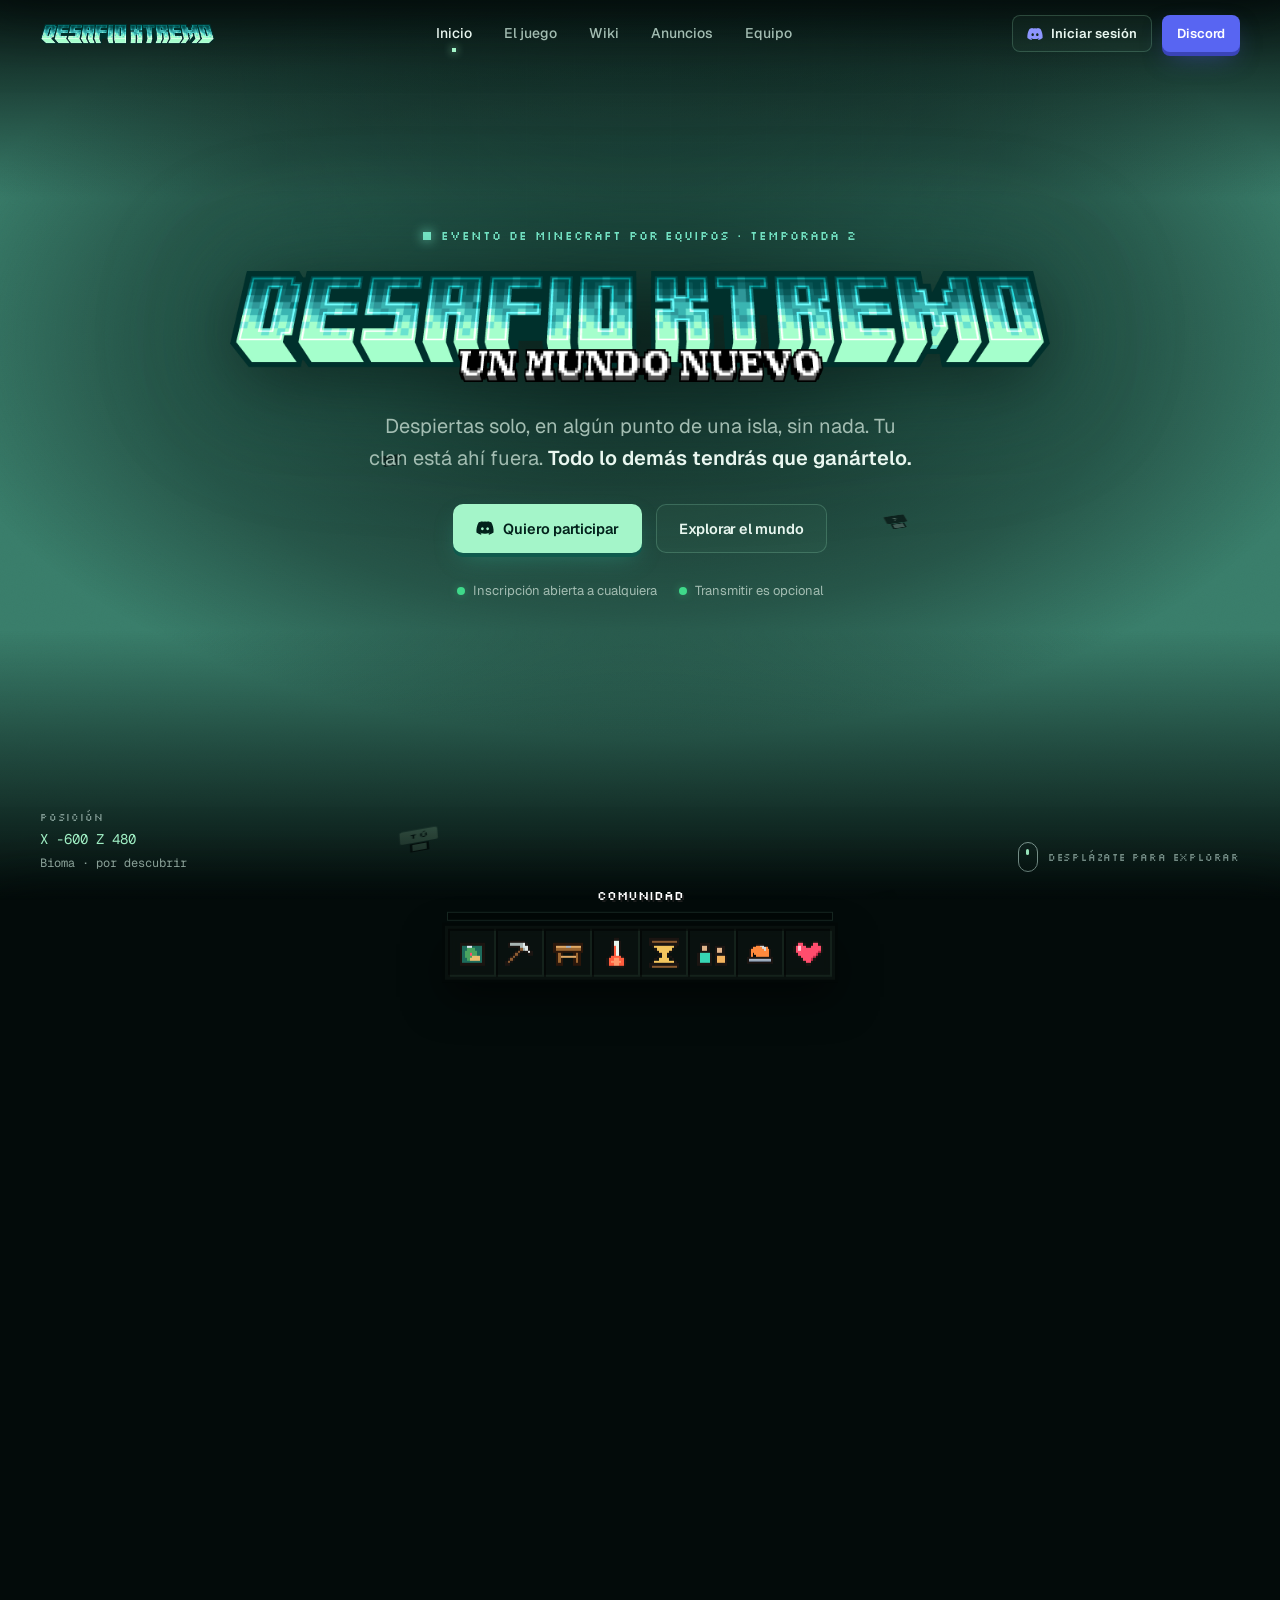
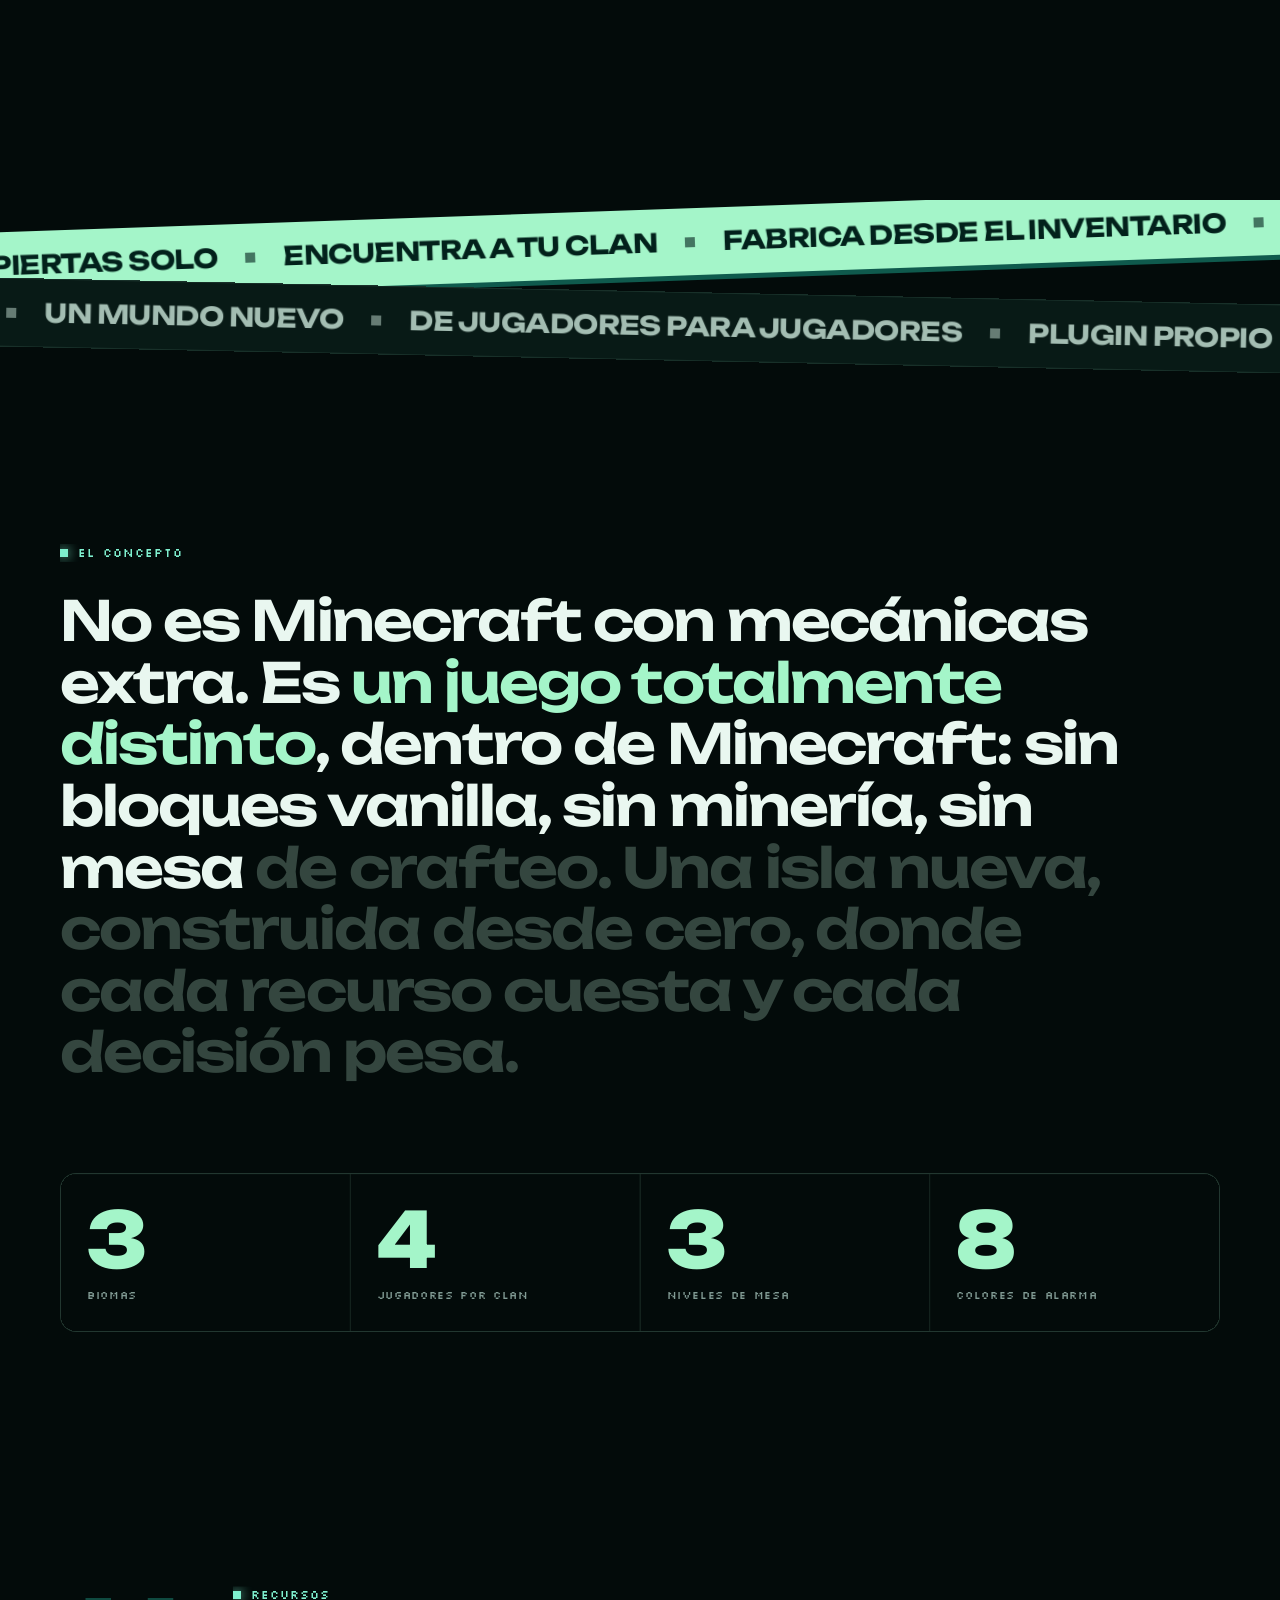
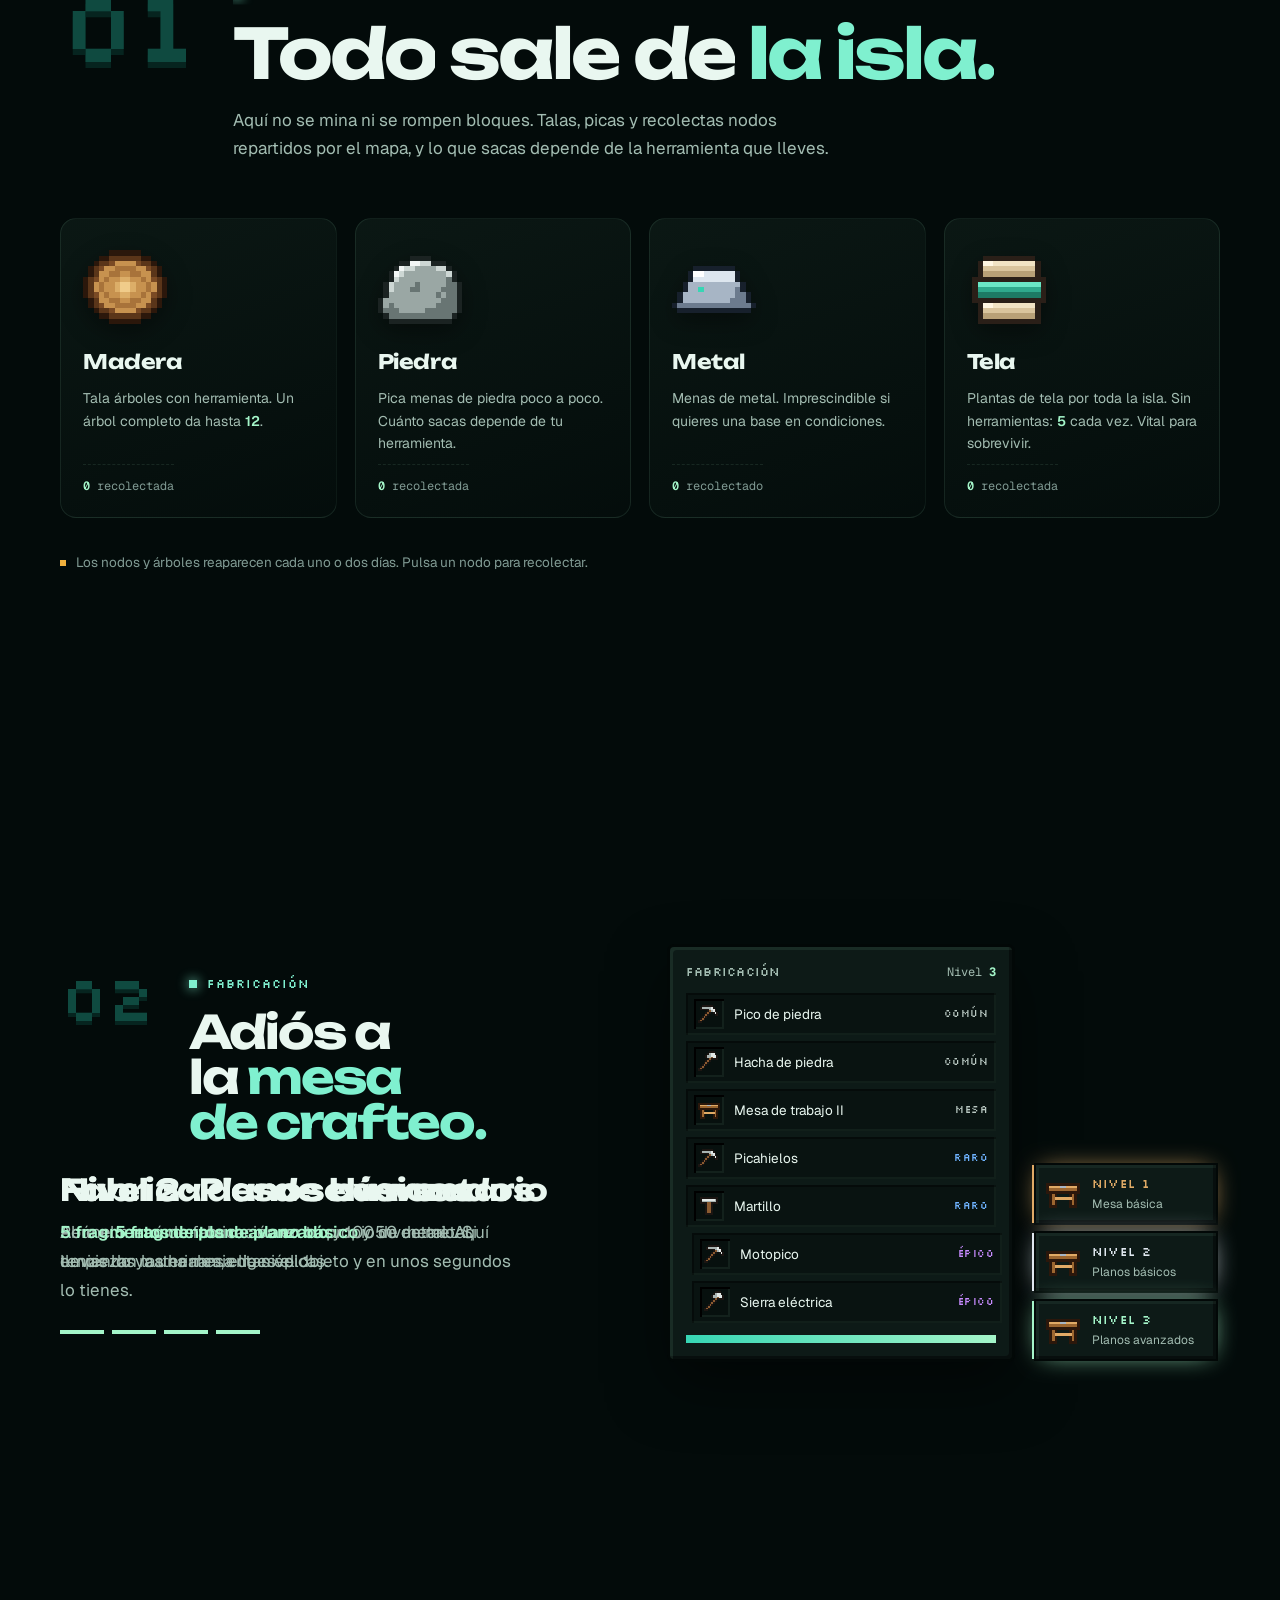
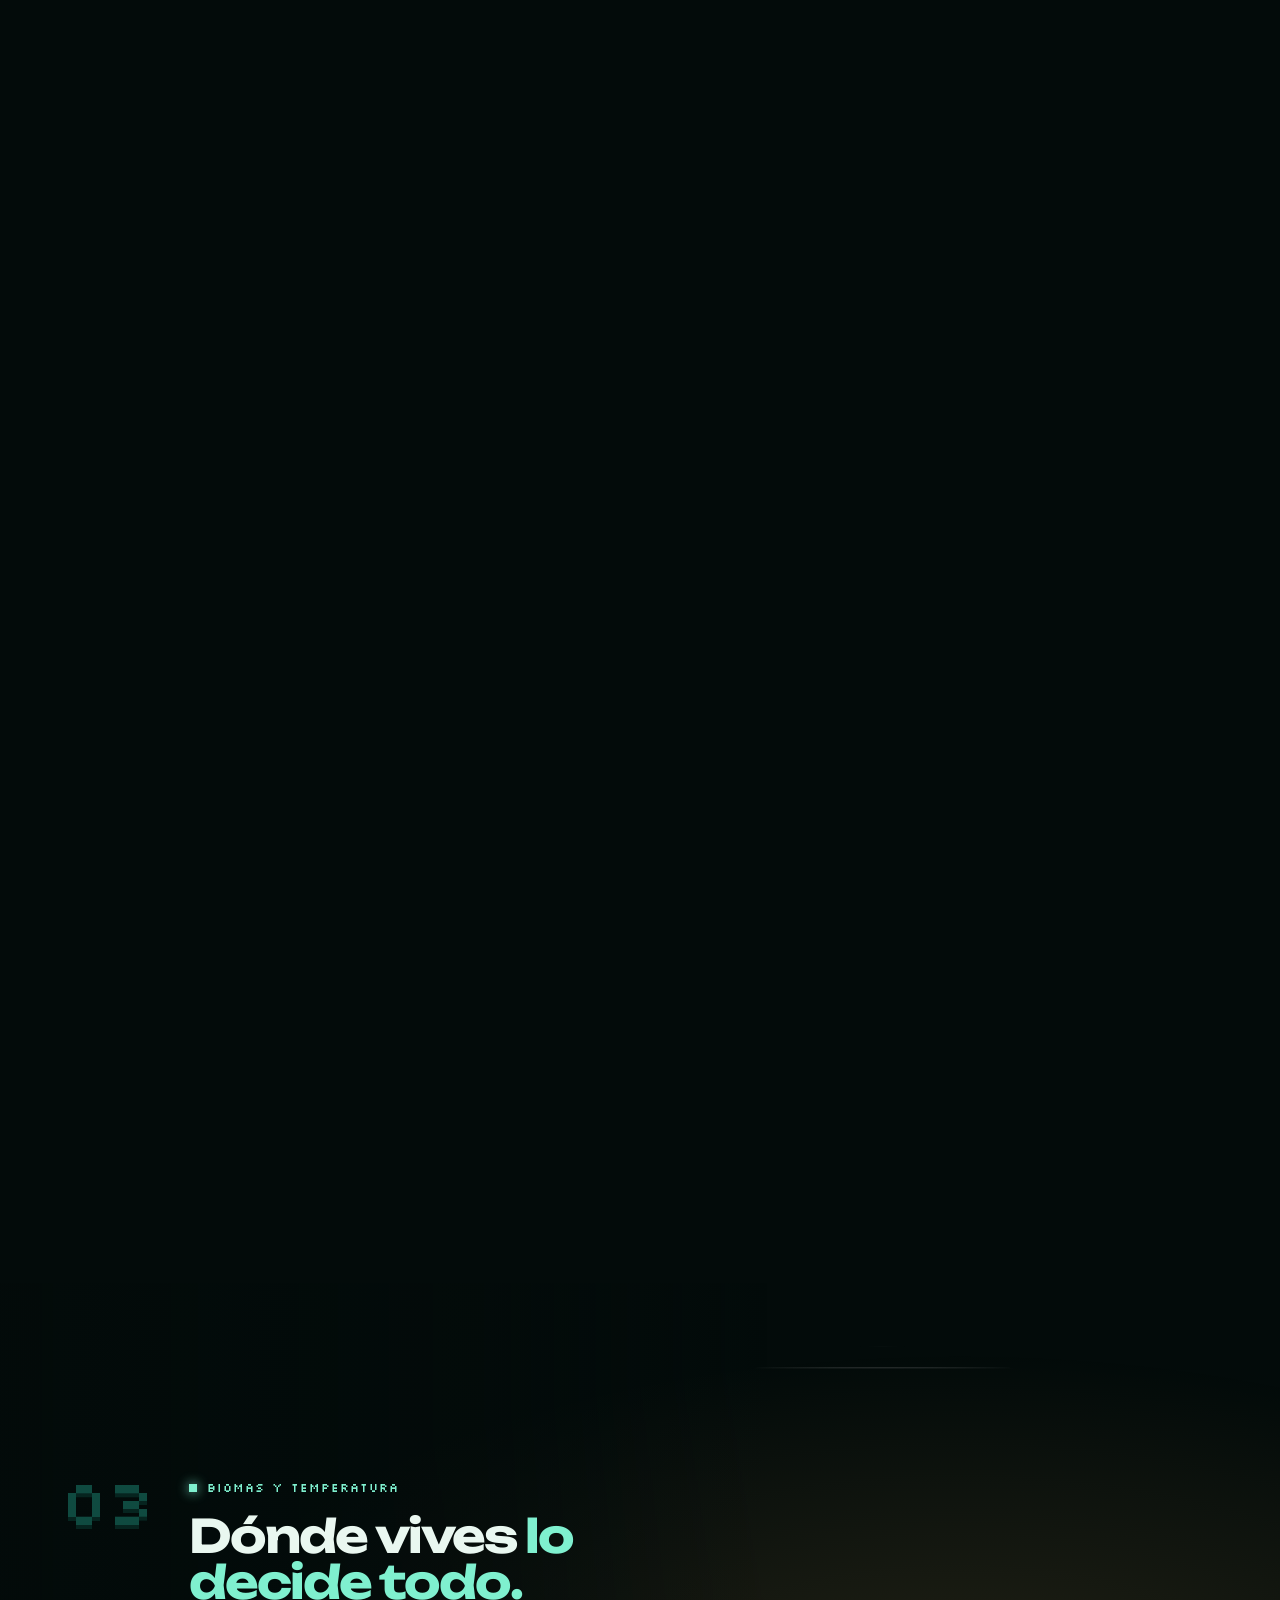
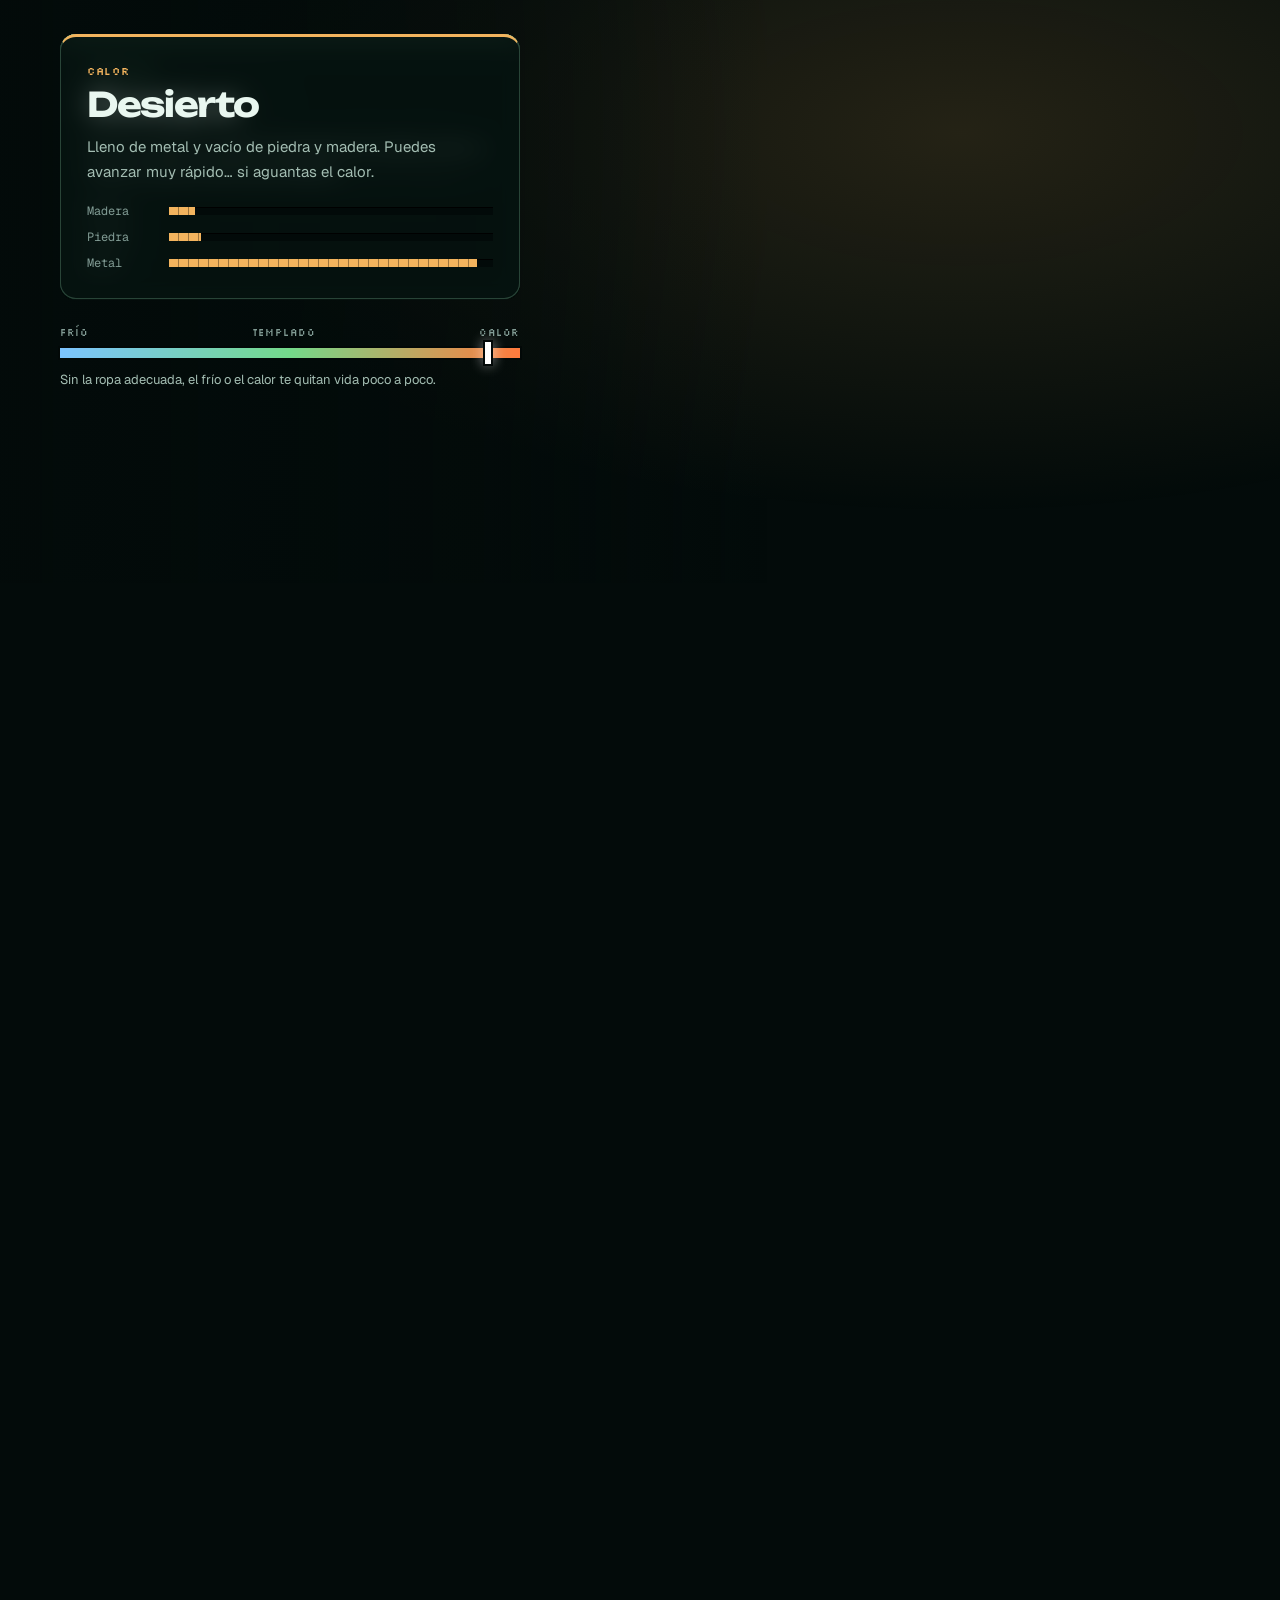
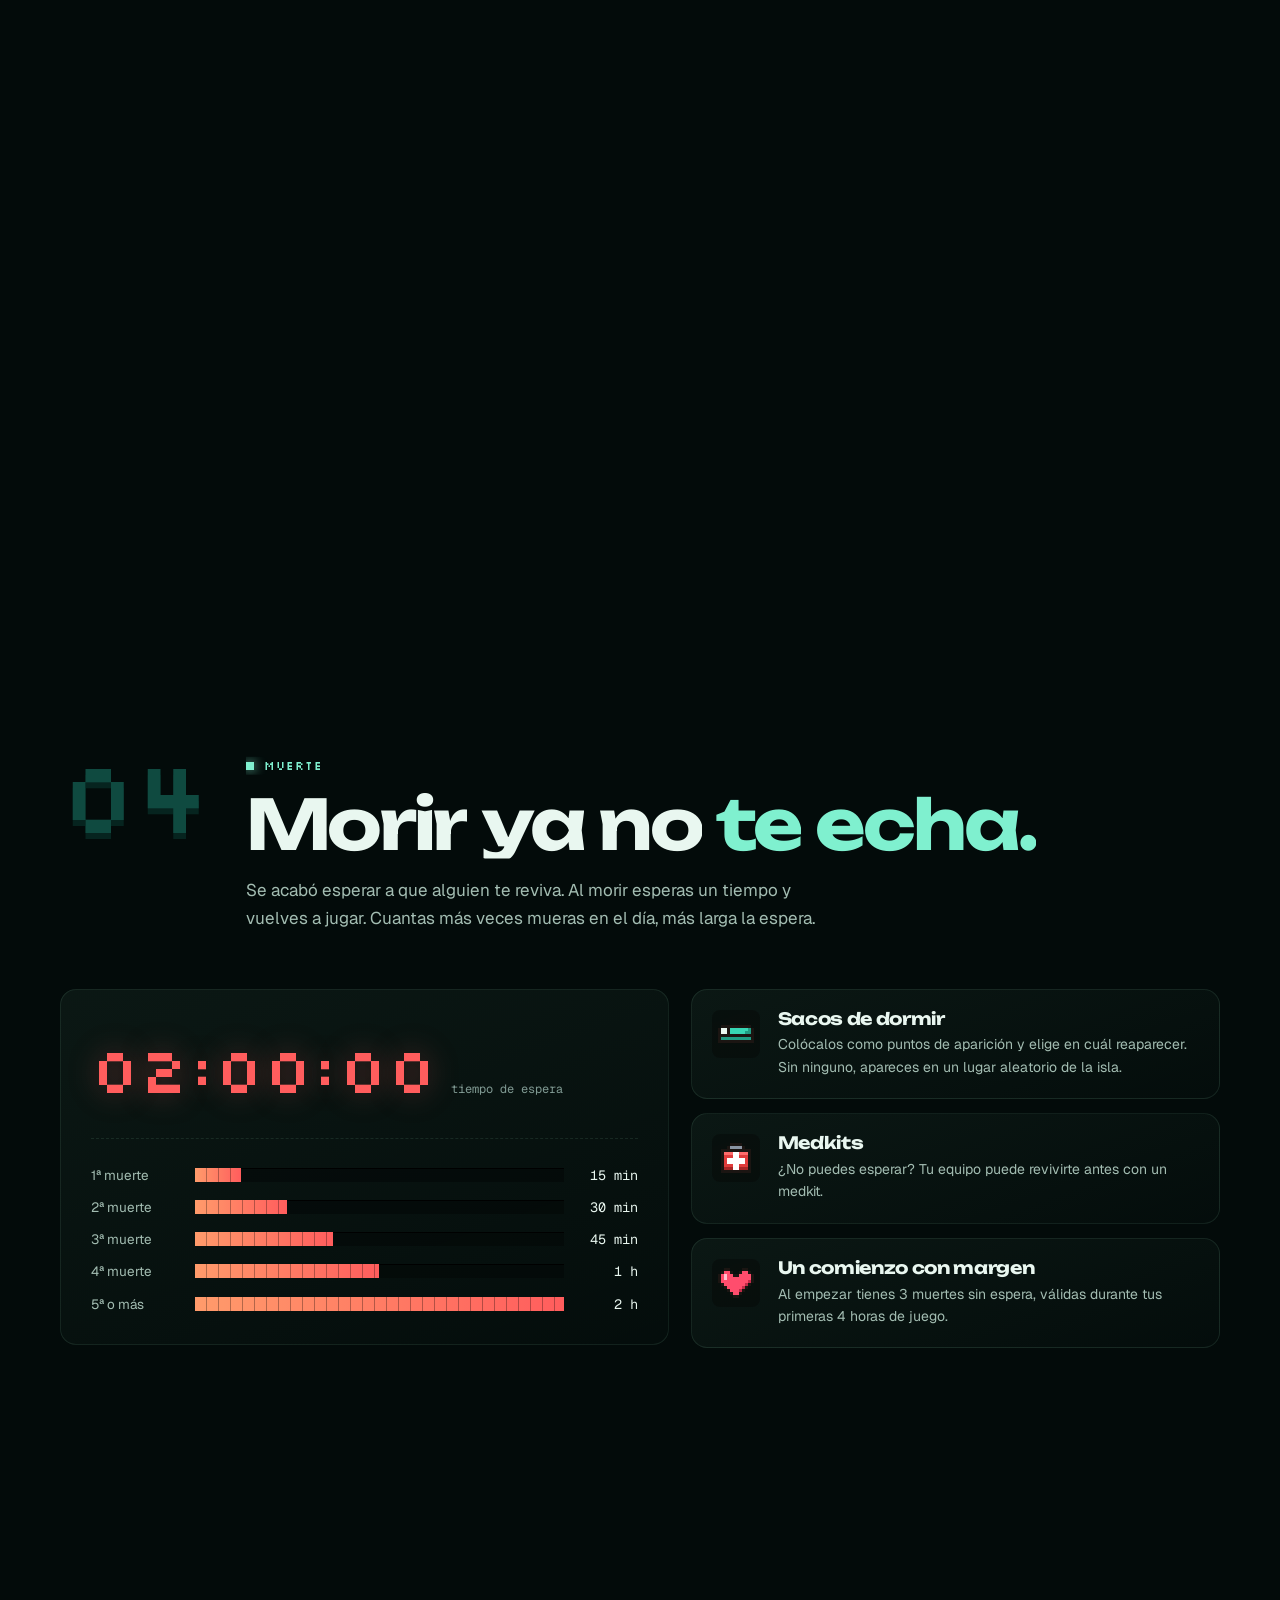
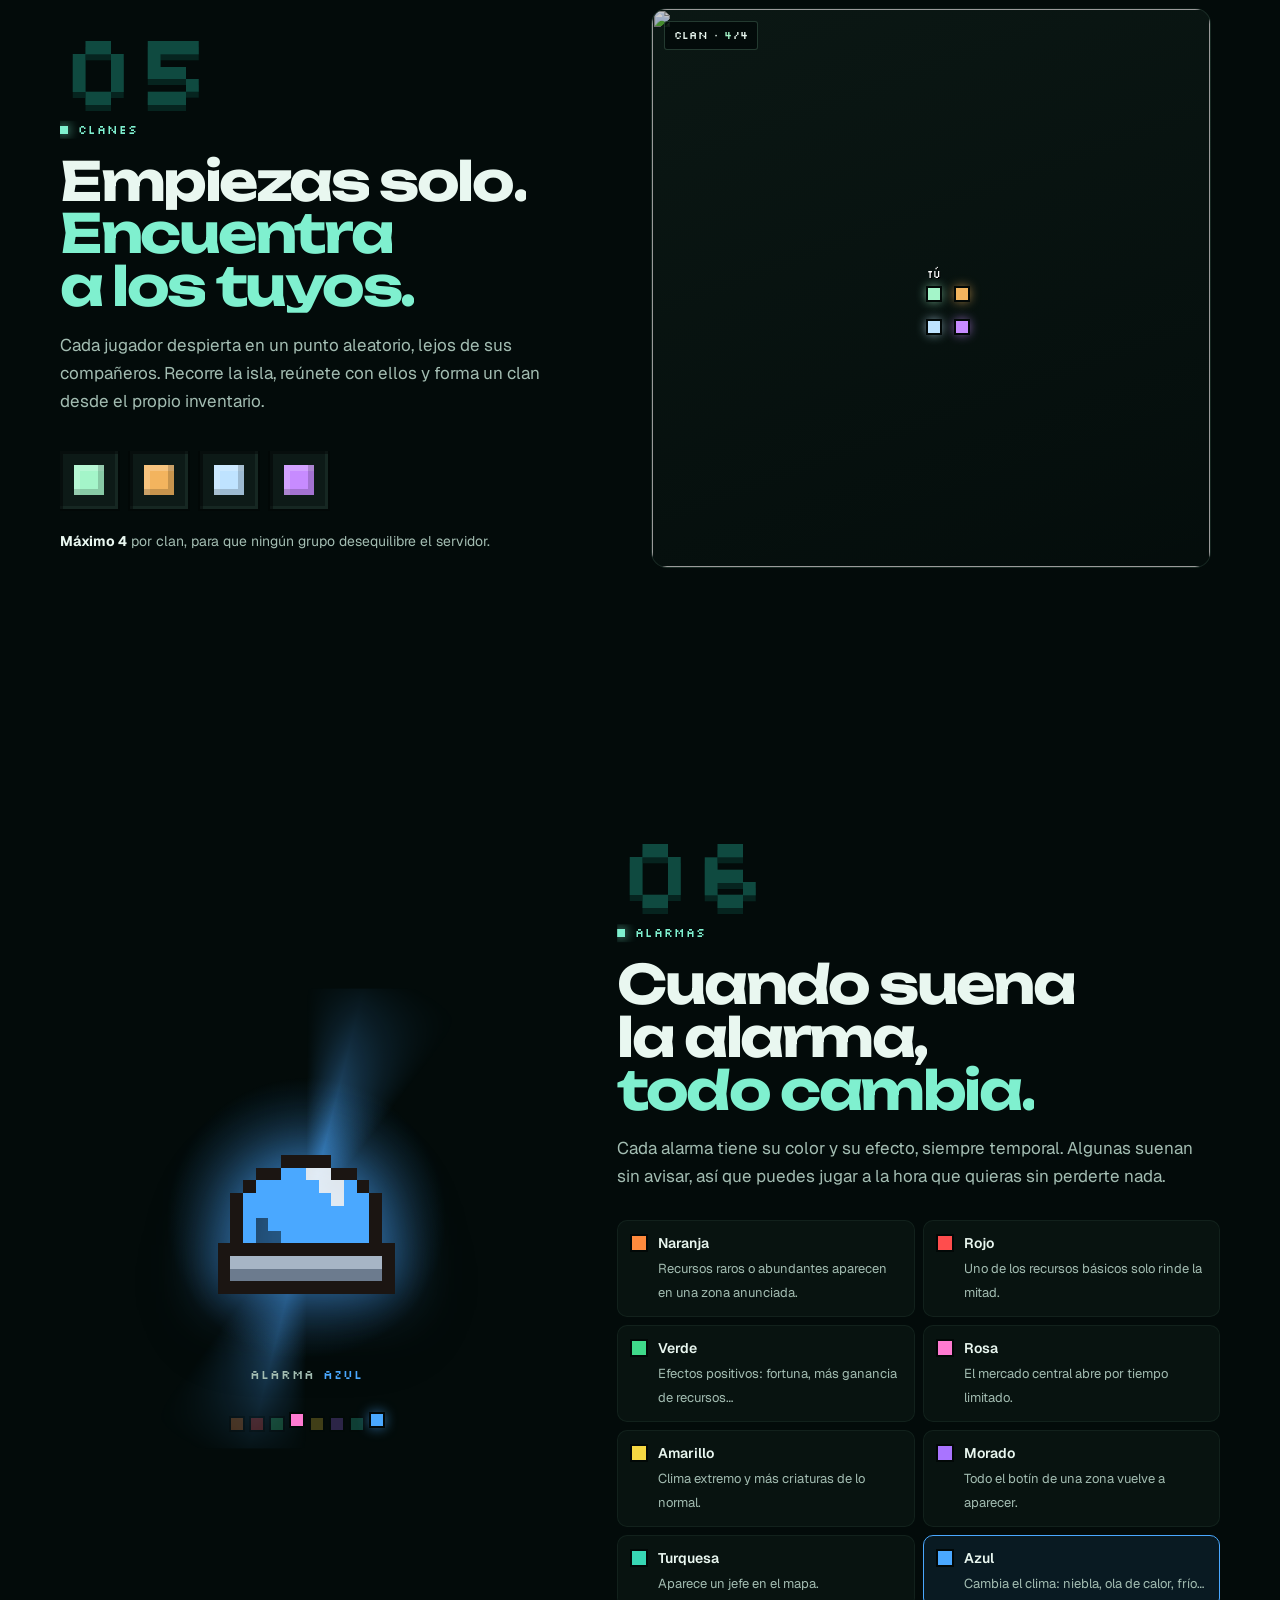
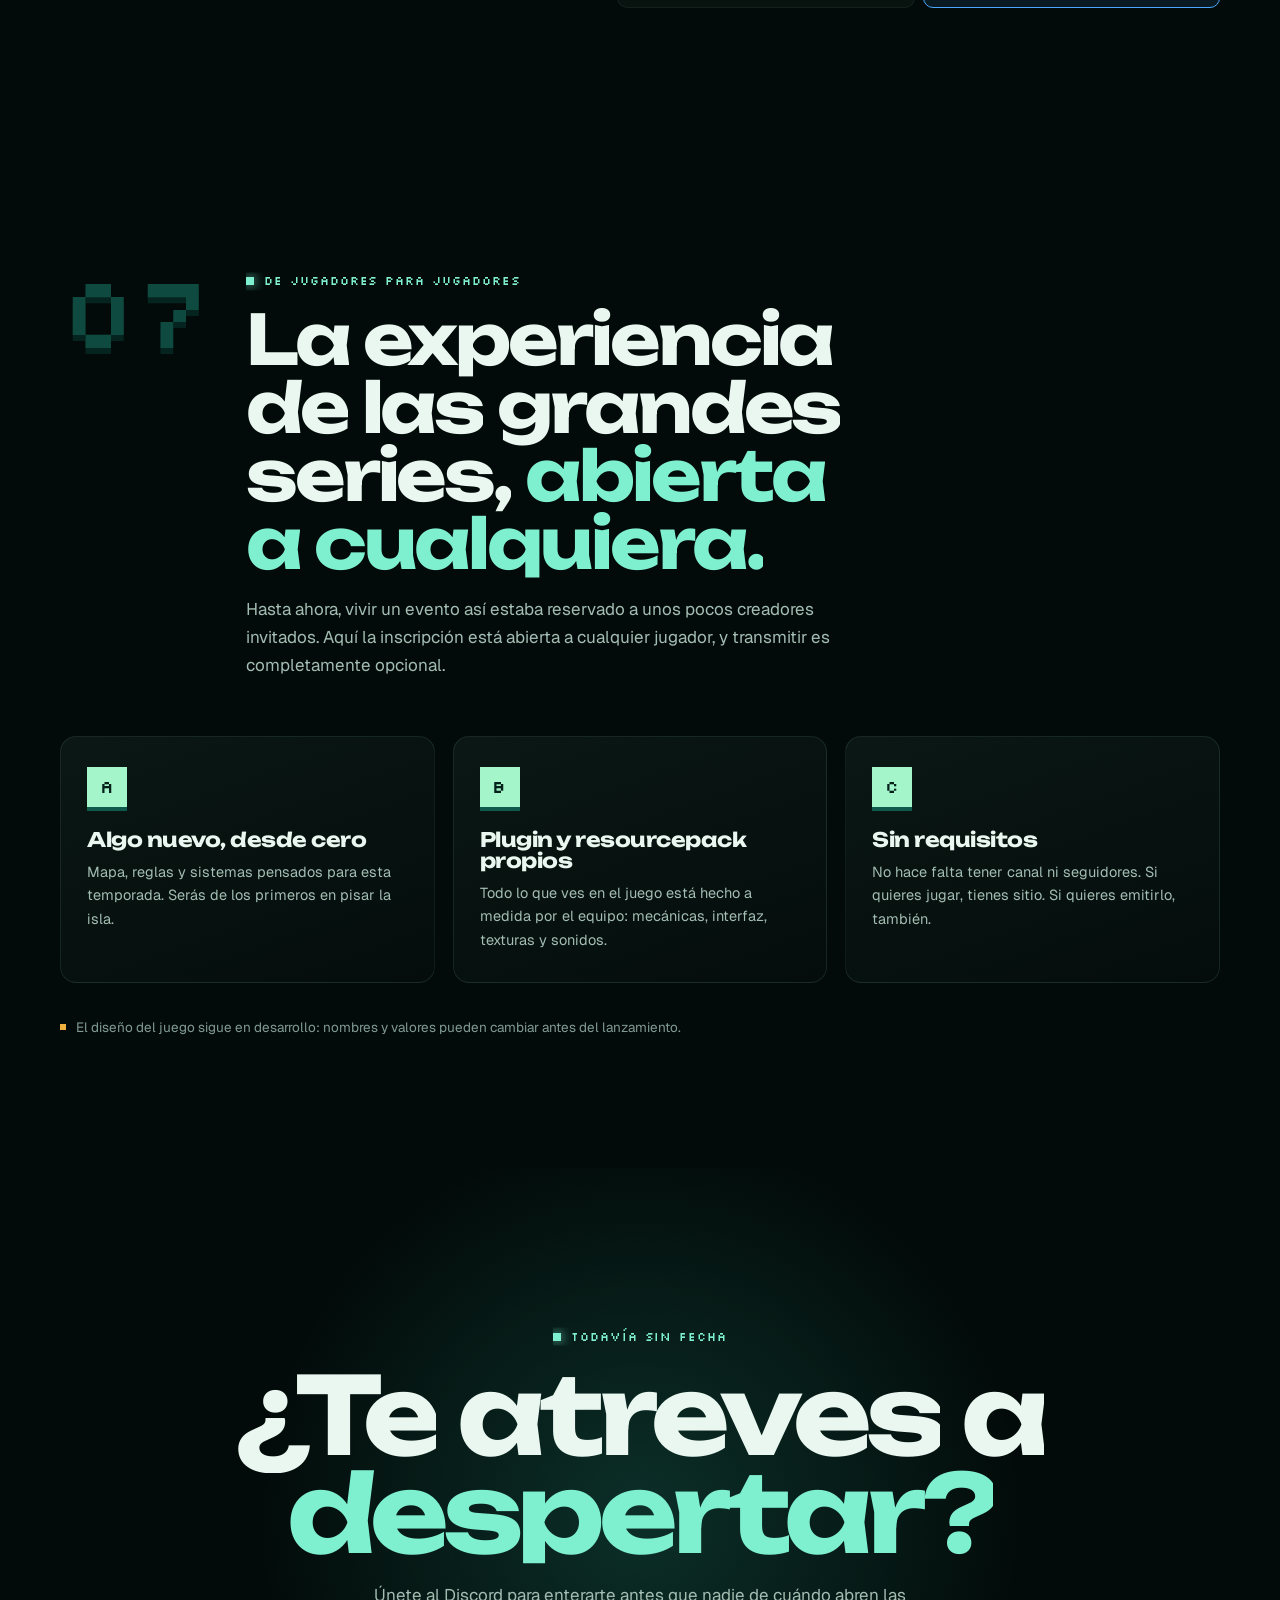
==== commit 8e336e62: "Home: the resurrection spoon is now the medkit Revives are done with medkits, not spoons: new pixel-" ====
--- a/frontend/index.html
+++ b/frontend/index.html
@@ -323,8 +323,8 @@
             <div><h3>Sacos de dormir</h3><p>Colócalos como puntos de aparición y elige en cuál reaparecer. Sin ninguno, apareces en un lugar aleatorio de la isla.</p></div>
           </article>
           <article class="perk card spot" data-reveal="up" data-delay="0.12">
-            <span class="perk-icon" data-pixel="spoon"></span>
-            <div><h3>Cuchara de la resurrección</h3><p>¿No puedes esperar? Tu equipo puede revivirte antes con ella.</p></div>
+            <span class="perk-icon" data-pixel="medkit"></span>
+            <div><h3>Medkits</h3><p>¿No puedes esperar? Tu equipo puede revivirte antes con un medkit.</p></div>
           </article>
           <article class="perk card spot" data-reveal="up" data-delay="0.19">
             <span class="perk-icon" data-pixel="heart"></span>
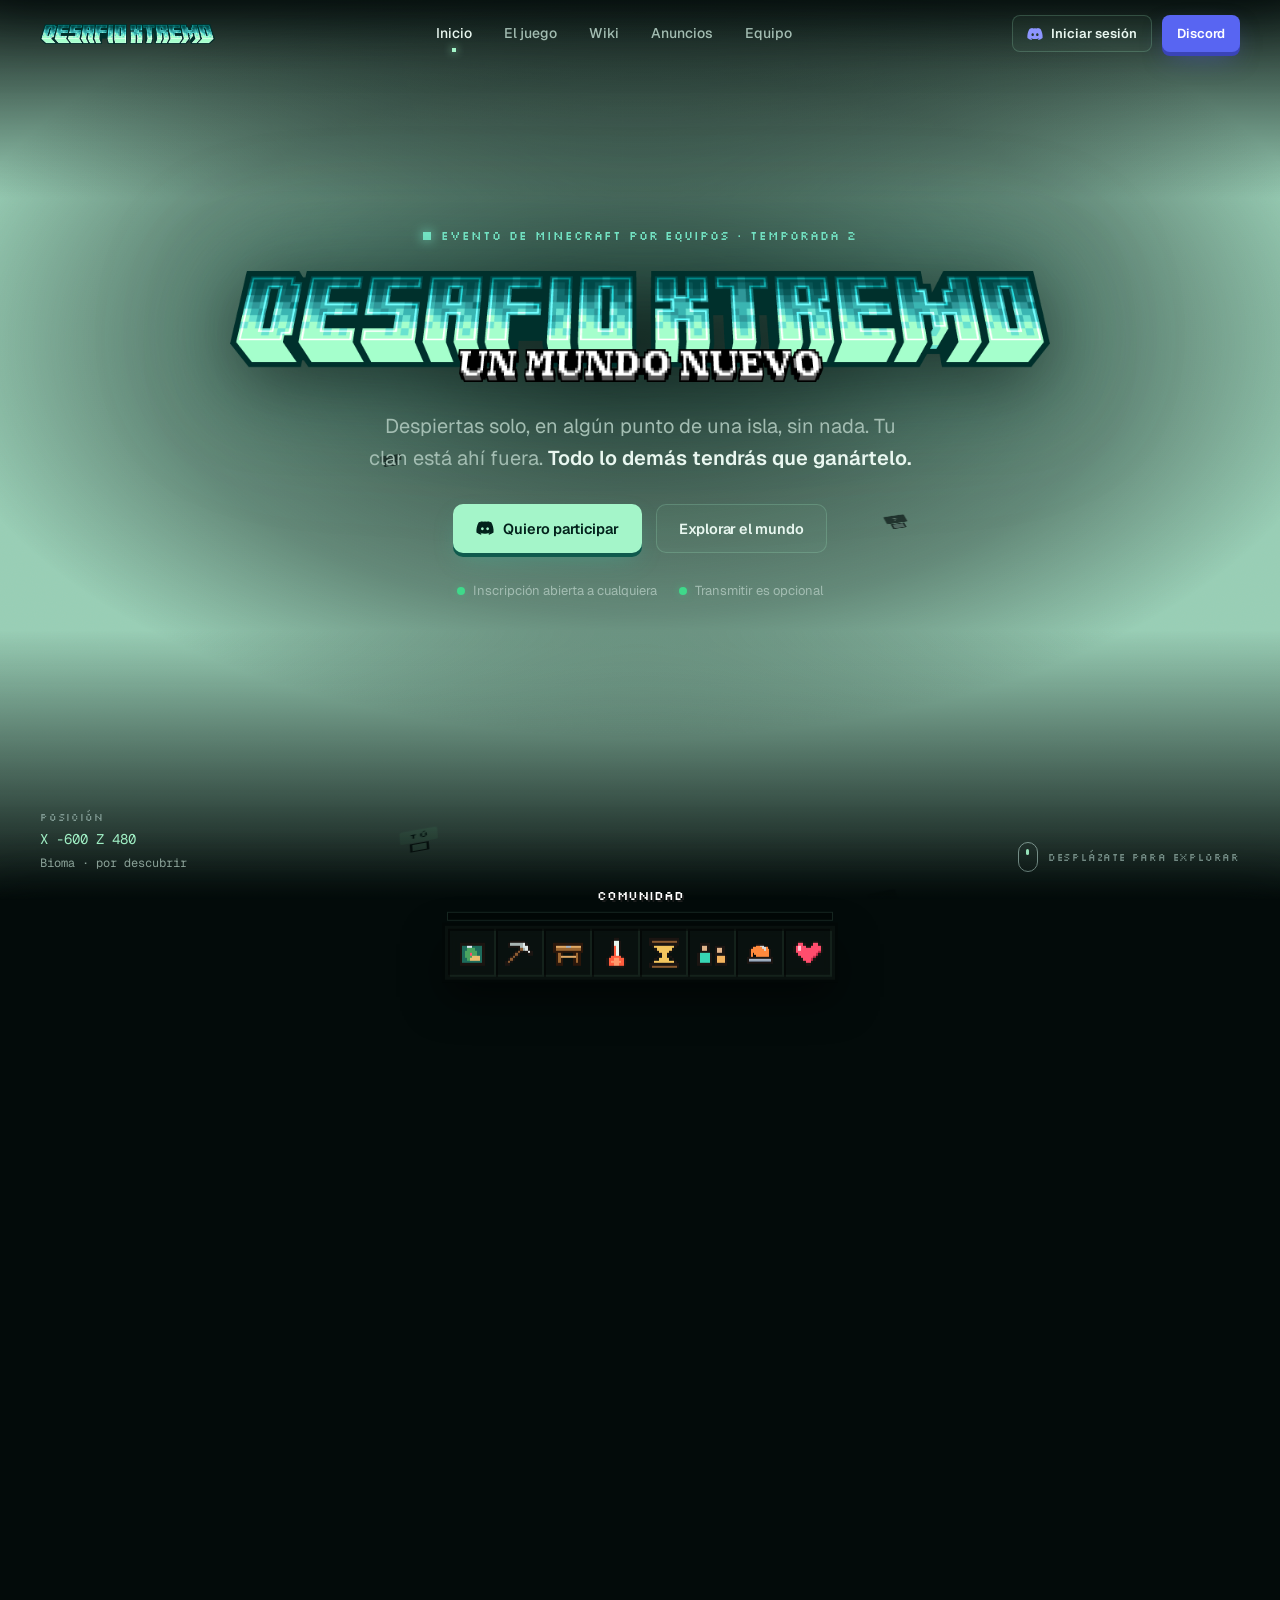
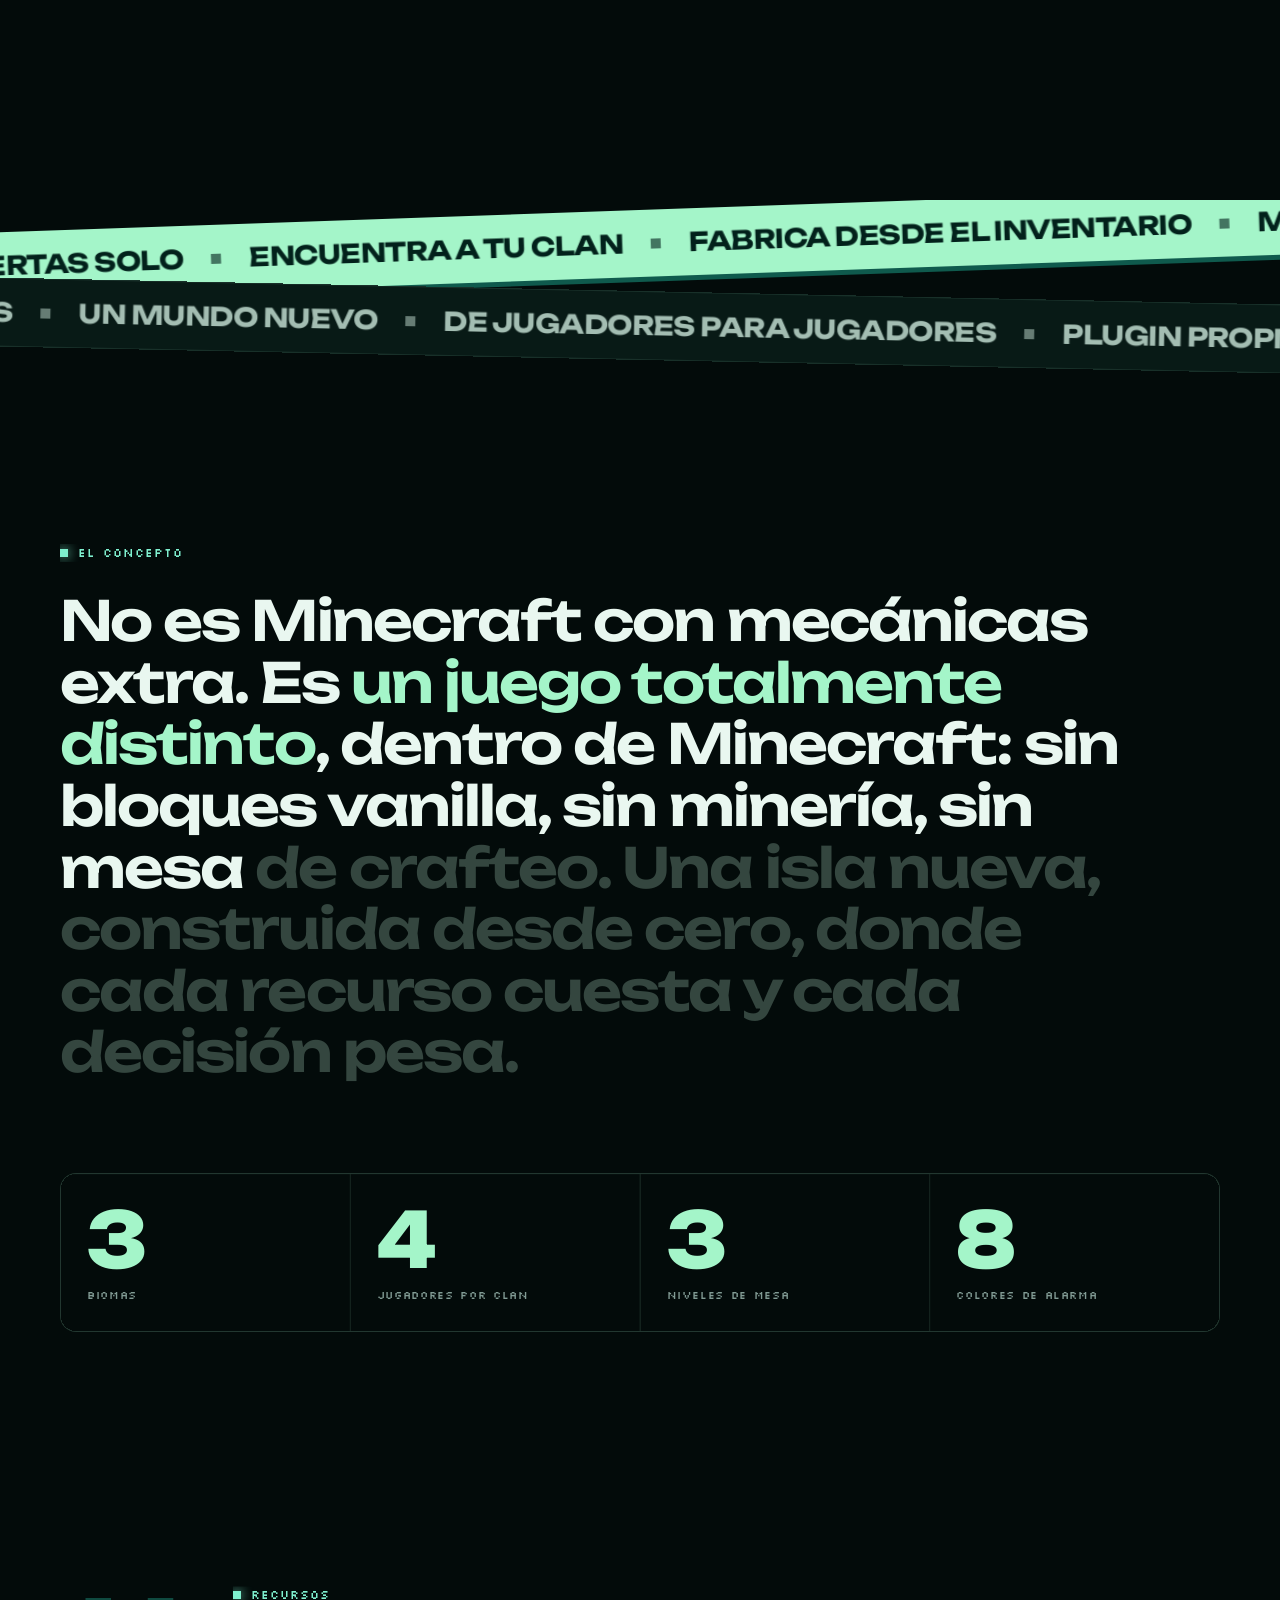
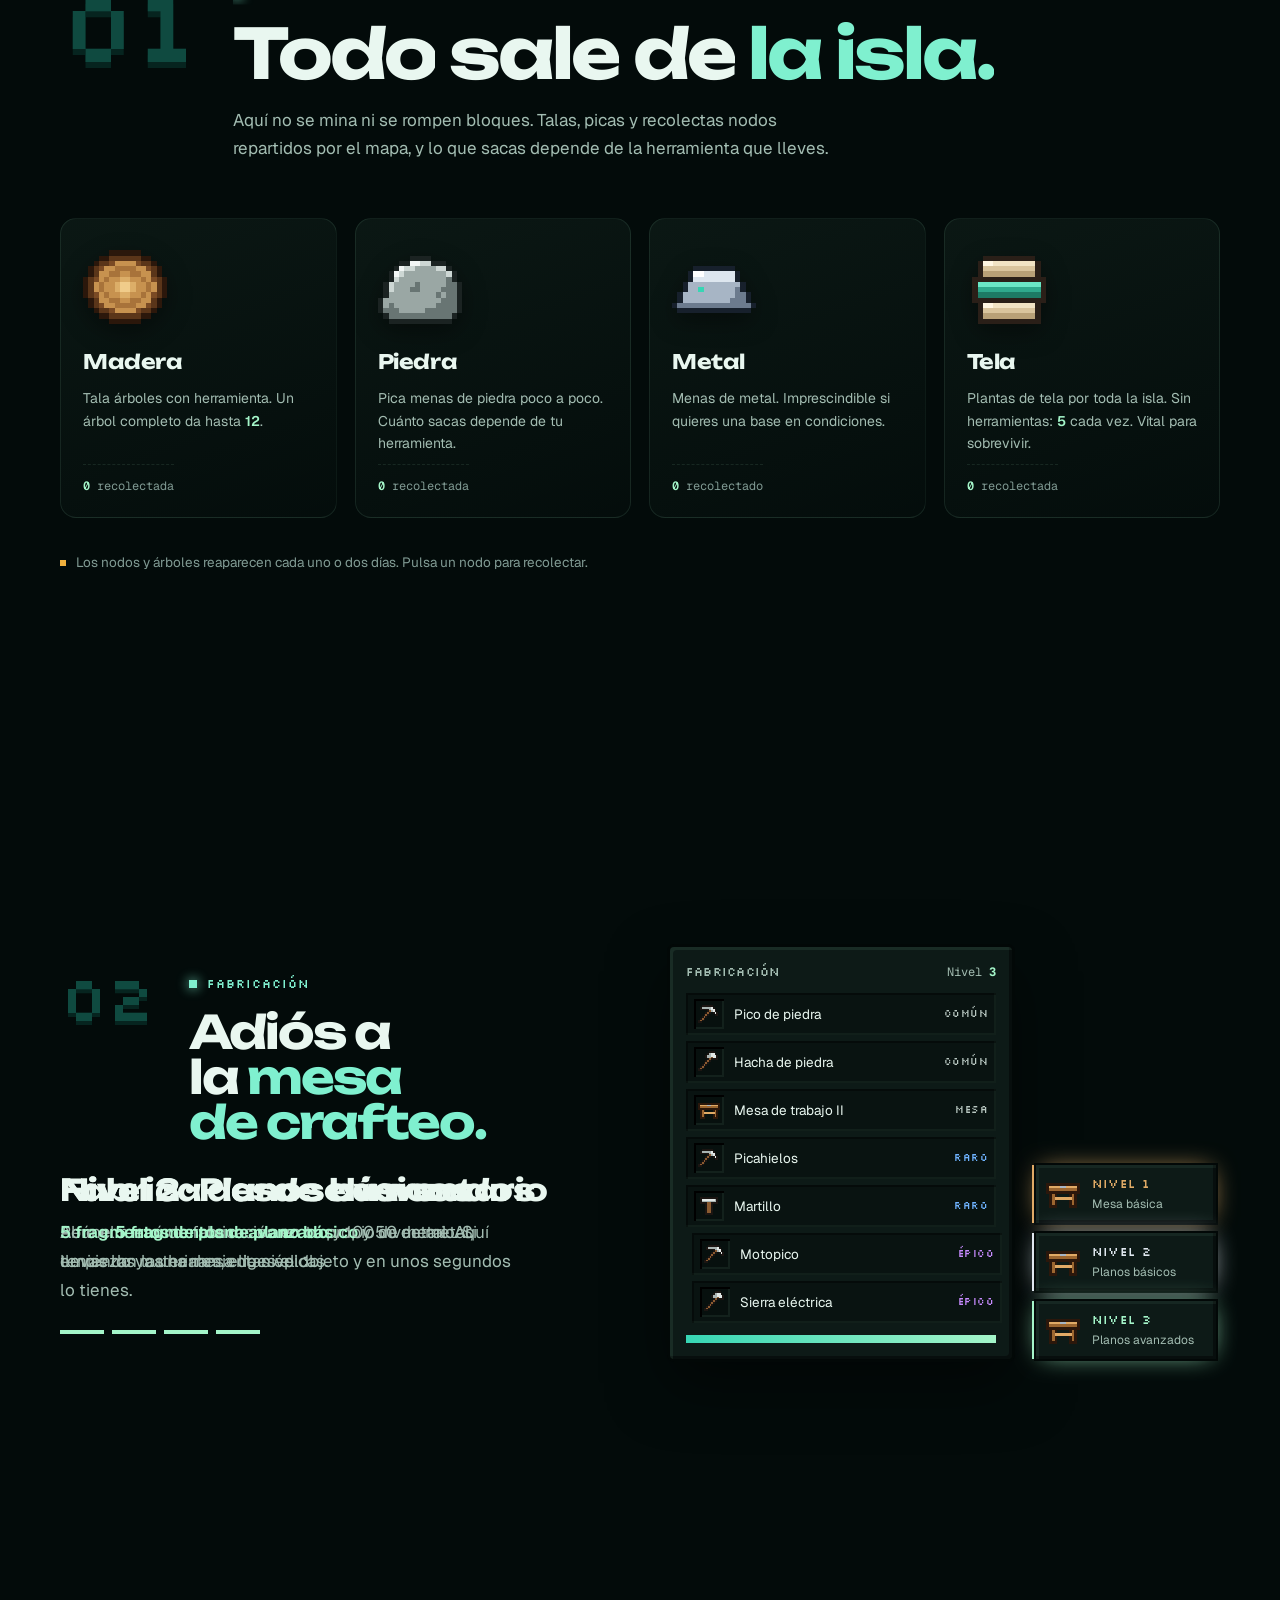
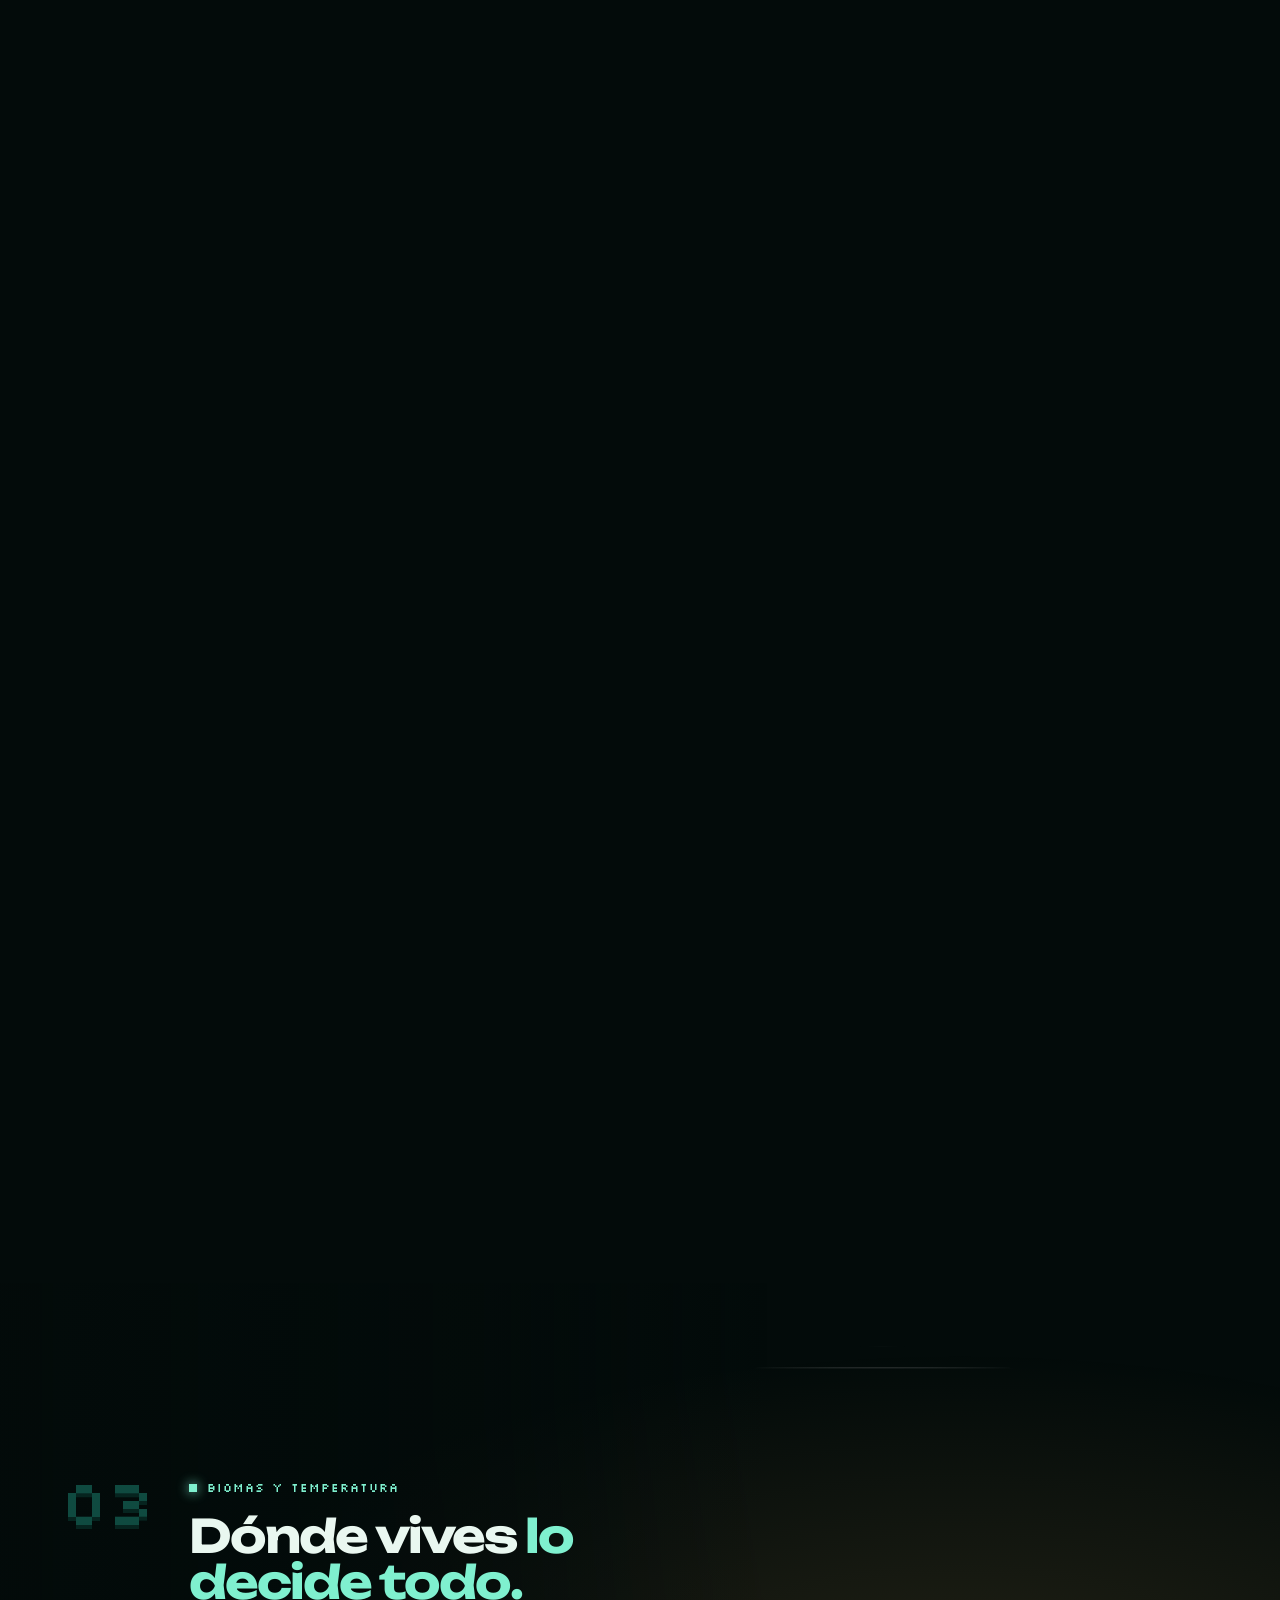
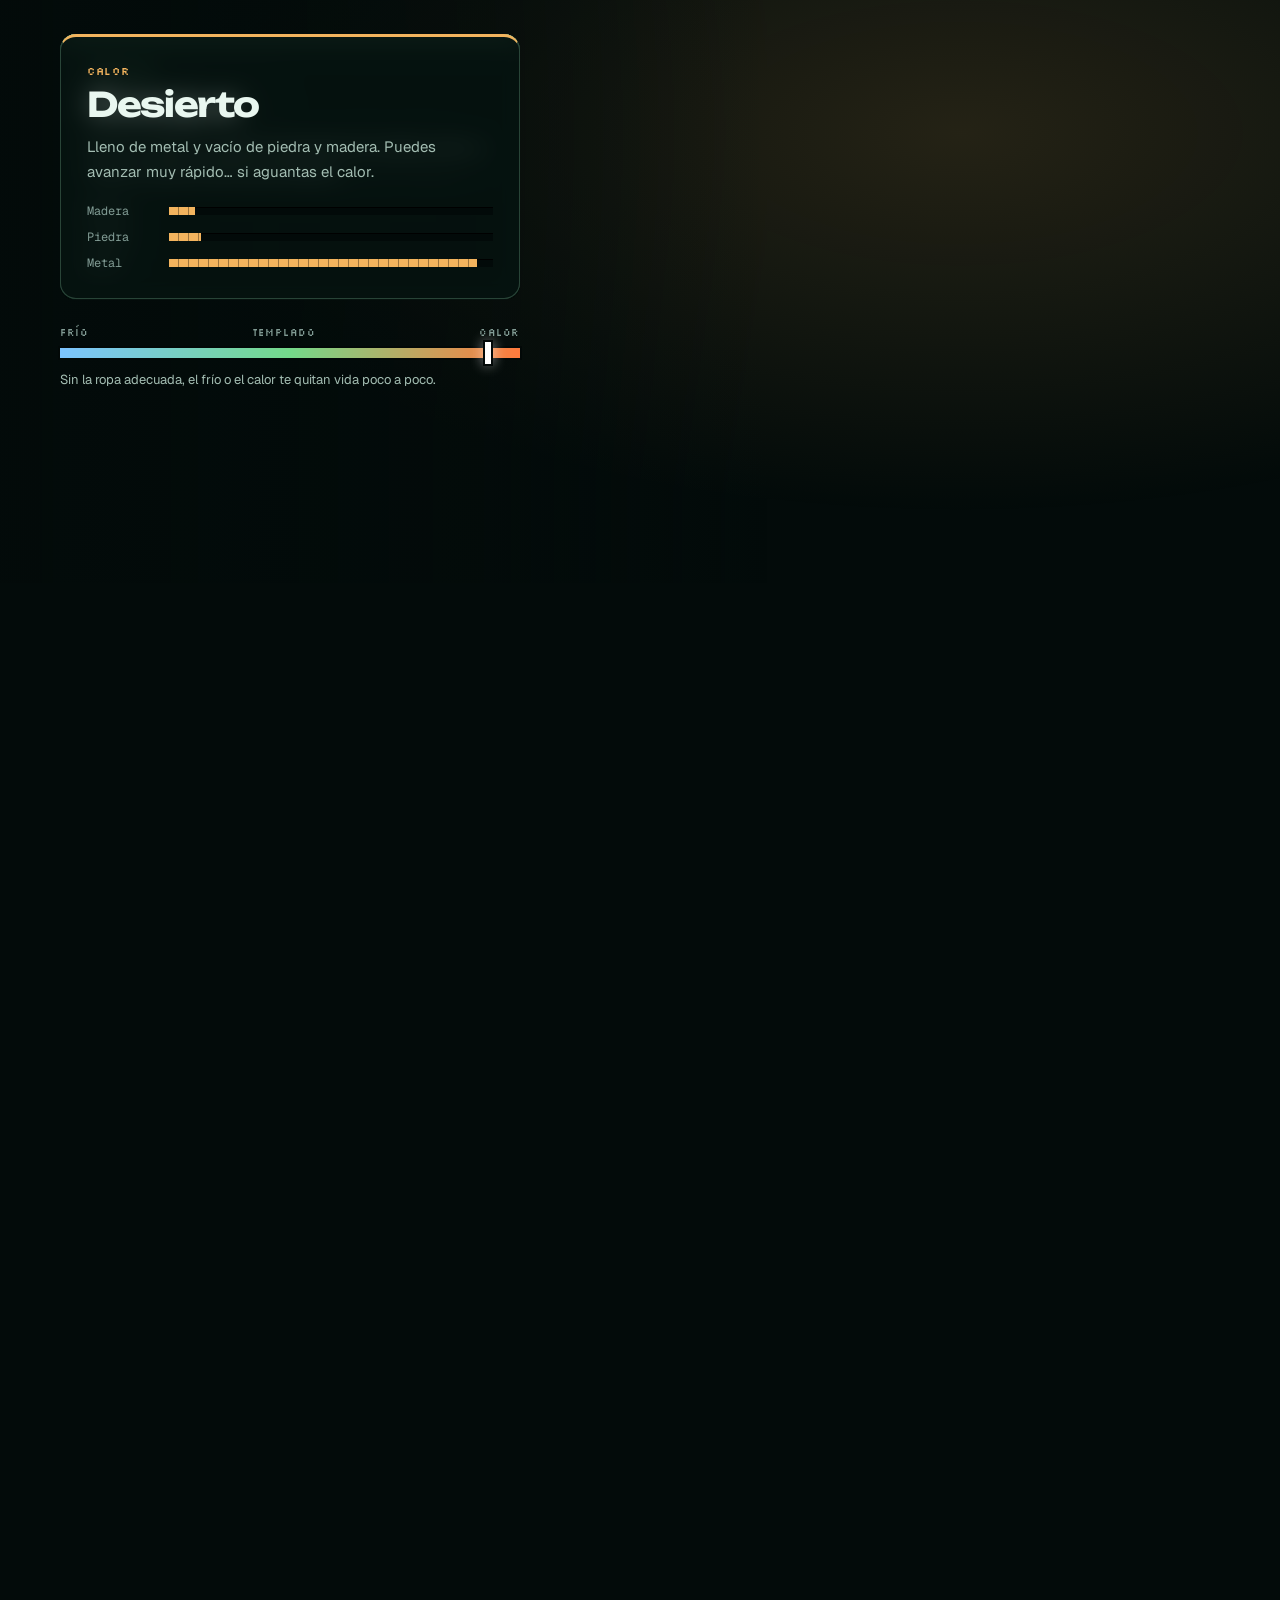
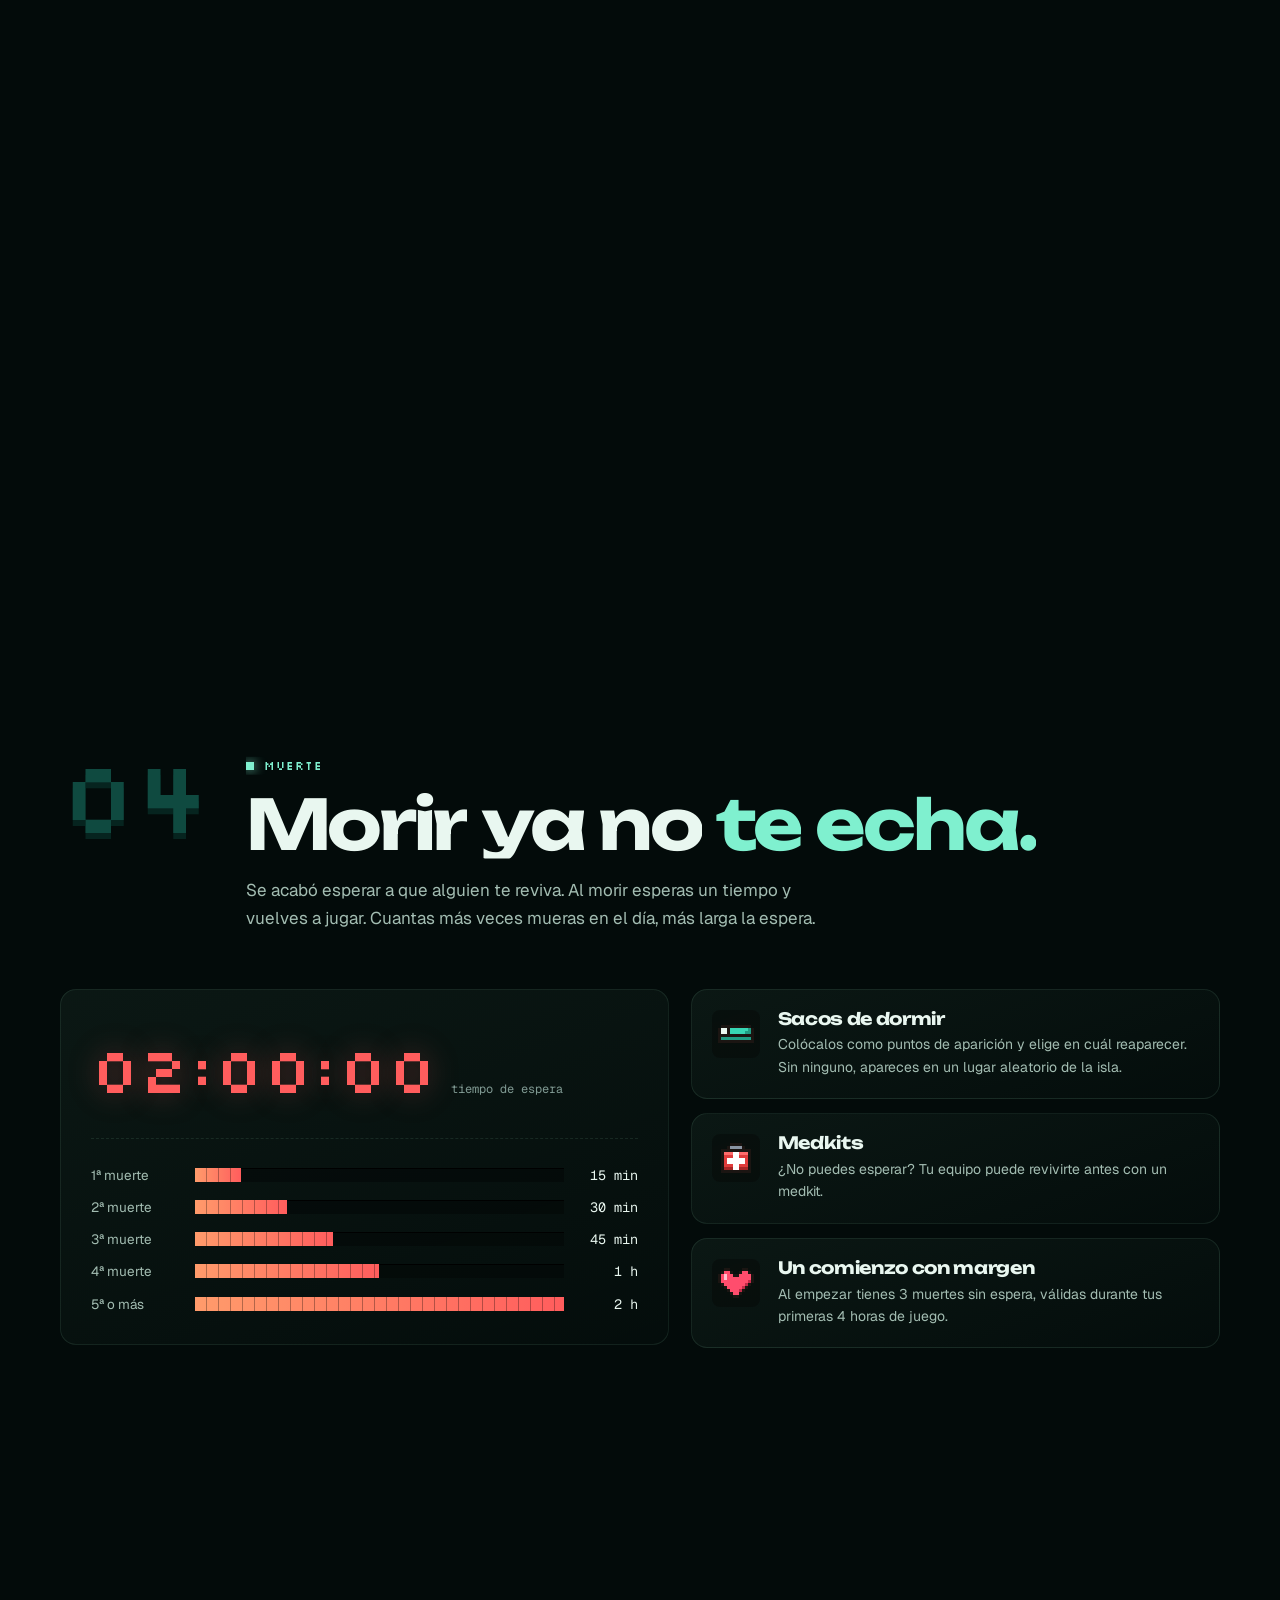
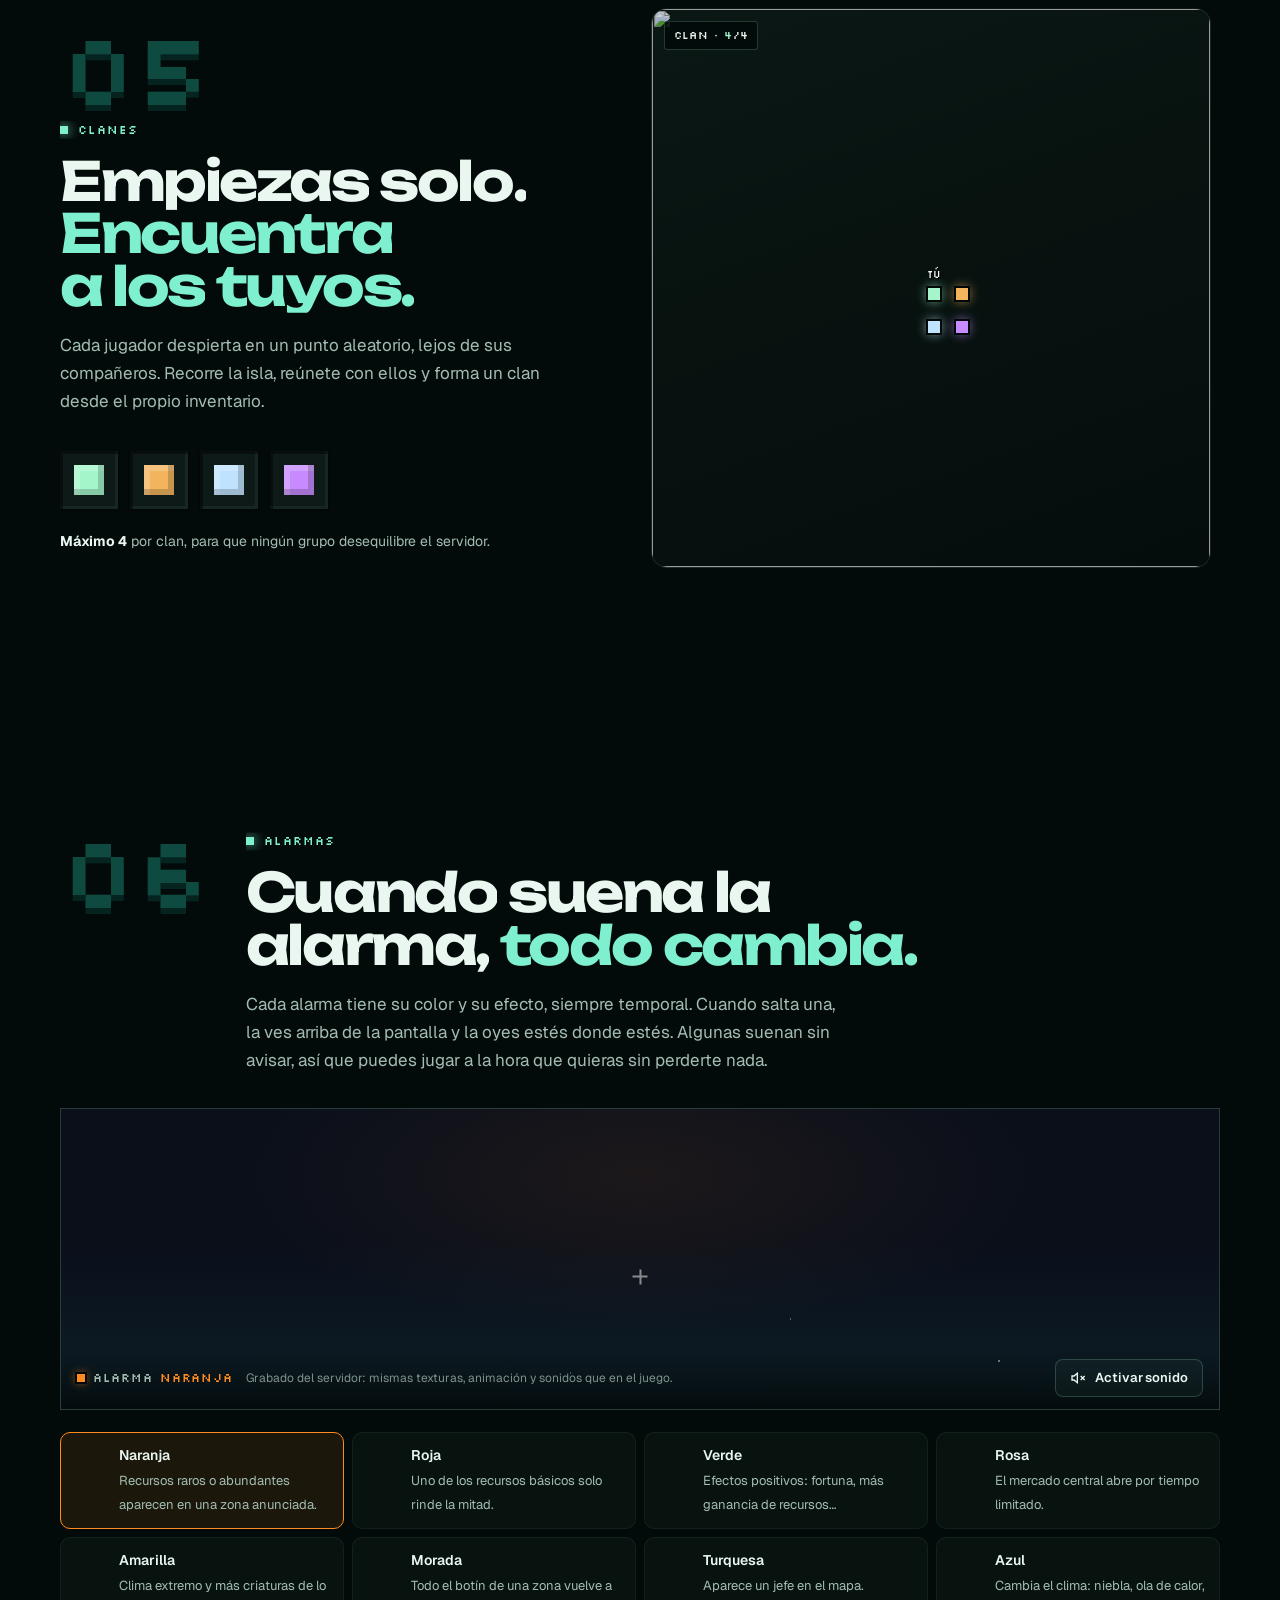
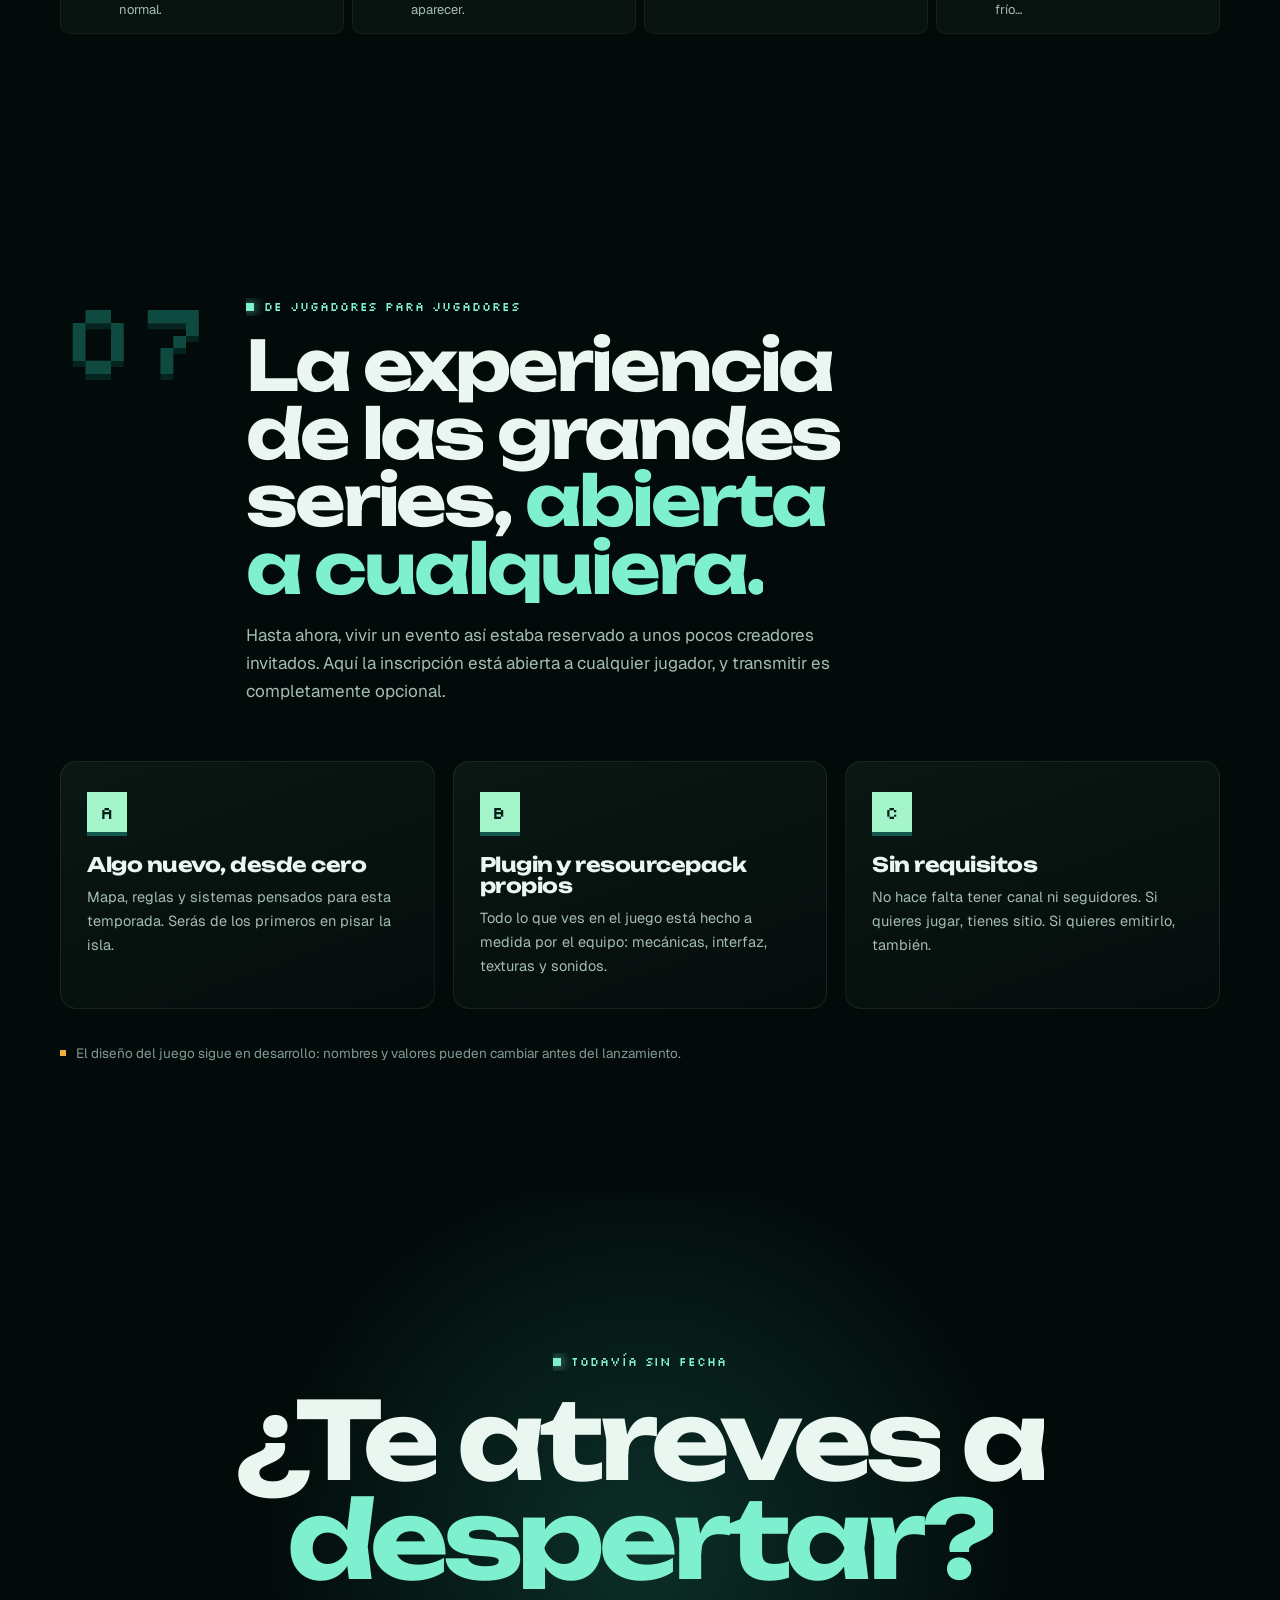
==== commit 89d6a040: "Alarmas: sección con los avisos reales del plugin Grabaciones de DXAlarmas (mismas texturas, animaci" ====
--- a/frontend/index.html
+++ b/frontend/index.html
@@ -362,36 +362,41 @@
     </div>
   </section>
 
-  <!-- ============ 06 eventos ============ -->
-  <section class="chapter events" id="alarmas" data-chapter="6" data-scene="view" data-achievement="Alarma activada">
-    <div class="container events-layout">
-      <div class="alarm-stage" data-reveal="scale" aria-hidden="true">
-        <div class="alarm-beams"></div>
-        <div class="alarm-glow"></div>
-        <span class="alarm-siren" data-pixel="siren"></span>
-        <p class="alarm-label pixel">Alarma <span id="alarm-name">naranja</span></p>
-        <div class="alarm-lights"><i style="--c:#ff8a3d"></i><i style="--c:#ff4d4d"></i><i style="--c:#3fd98a"></i><i style="--c:#ff7ad1"></i><i style="--c:#f5d742"></i><i style="--c:#a974ff"></i><i style="--c:#37d6b4"></i><i style="--c:#4aa8ff"></i></div>
-      </div>
-      <div class="events-copy">
-        <header class="chapter-head">
-          <span class="chapter-num" aria-hidden="true" data-scramble>06</span>
-          <div>
-            <p class="eyebrow" data-reveal="up">Alarmas</p>
-            <h2 data-split>Cuando suena la alarma, <span class="accent">todo cambia.</span></h2>
-            <p class="section-sub" data-reveal="up" data-delay="0.1">Cada alarma tiene su color y su efecto, siempre temporal. Algunas suenan sin avisar, así que puedes jugar a la hora que quieras sin perderte nada.</p>
-          </div>
-        </header>
-        <ul class="event-list" id="event-list">
-          <li class="event-item" style="--c:#ff8a3d" data-color="#ff8a3d" data-name="Naranja"><span class="event-swatch"></span><div><b>Naranja</b><span>Recursos raros o abundantes aparecen en una zona anunciada.</span></div></li>
-          <li class="event-item" style="--c:#ff4d4d" data-color="#ff4d4d" data-name="Rojo"><span class="event-swatch"></span><div><b>Rojo</b><span>Uno de los recursos básicos solo rinde la mitad.</span></div></li>
-          <li class="event-item" style="--c:#3fd98a" data-color="#3fd98a" data-name="Verde"><span class="event-swatch"></span><div><b>Verde</b><span>Efectos positivos: fortuna, más ganancia de recursos…</span></div></li>
-          <li class="event-item" style="--c:#ff7ad1" data-color="#ff7ad1" data-name="Rosa"><span class="event-swatch"></span><div><b>Rosa</b><span>El mercado central abre por tiempo limitado.</span></div></li>
-          <li class="event-item" style="--c:#f5d742" data-color="#f5d742" data-name="Amarillo"><span class="event-swatch"></span><div><b>Amarillo</b><span>Clima extremo y más criaturas de lo normal.</span></div></li>
-          <li class="event-item" style="--c:#a974ff" data-color="#a974ff" data-name="Morado"><span class="event-swatch"></span><div><b>Morado</b><span>Todo el botín de una zona vuelve a aparecer.</span></div></li>
-          <li class="event-item" style="--c:#37d6b4" data-color="#37d6b4" data-name="Turquesa"><span class="event-swatch"></span><div><b>Turquesa</b><span>Aparece un jefe en el mapa.</span></div></li>
-          <li class="event-item" style="--c:#4aa8ff" data-color="#4aa8ff" data-name="Azul"><span class="event-swatch"></span><div><b>Azul</b><span>Cambia el clima: niebla, ola de calor, frío…</span></div></li>
-        </ul>
-      </div>
+  <!-- ============ 06 alarmas ============ -->
+  <section class="chapter events" id="alarmas" data-chapter="6" data-achievement="Alarma activada">
+    <div class="container">
+      <header class="chapter-head">
+        <span class="chapter-num" aria-hidden="true" data-scramble>06</span>
+        <div>
+          <p class="eyebrow" data-reveal="up">Alarmas</p>
+          <h2 data-split>Cuando suena la alarma, <span class="accent">todo cambia.</span></h2>
+          <p class="section-sub" data-reveal="up" data-delay="0.1">Cada alarma tiene su color y su efecto, siempre temporal. Cuando salta una, la ves arriba de la pantalla y la oyes estés donde estés. Algunas suenan sin avisar, así que puedes jugar a la hora que quieras sin perderte nada.</p>
+        </div>
+      </header>
+      <figure class="alarm-screen" id="alarm-screen" style="--c:#FF8A1F" data-reveal="scale">
+        <div class="alarm-sky" aria-hidden="true"></div>
+        <div class="alarm-halo" aria-hidden="true"></div>
+        <video class="alarm-video" id="alarm-video" muted playsinline preload="none" poster="/assets/alarmas/naranja.webp" aria-label="Aviso de alarma tal como se ve en el juego"></video>
+        <span class="alarm-cross" aria-hidden="true"></span>
+        <figcaption class="alarm-caption">
+          <span class="alarm-now pixel"><i class="alarm-dot"></i>Alarma <b id="alarm-name">naranja</b></span>
+          <span class="alarm-note">Grabado del servidor: mismas texturas, animación y sonidos que en el juego.</span>
+          <button type="button" class="alarm-sound btn btn-ghost btn-sm" id="alarm-sound" aria-pressed="false">
+            <svg viewBox="0 0 24 24" fill="none" stroke="currentColor" stroke-width="2" aria-hidden="true"><path d="M11 5 6 9H3v6h3l5 4z"/><path class="on" d="M15.5 8.5a5 5 0 0 1 0 7M18.5 5.5a9 9 0 0 1 0 13"/><path class="off" d="m16 9 6 6M22 9l-6 6"/></svg>
+            <span>Activar sonido</span>
+          </button>
+        </figcaption>
+      </figure>
+      <ul class="event-list" id="event-list">
+          <li><button type="button" class="event-item" style="--c:#FF8A1F" data-alarm="naranja" aria-pressed="false"><span class="event-siren" style="background-image:url(/assets/alarmas/sirena-naranja.png)" aria-hidden="true"></span><span class="event-text"><b>Naranja</b><span>Recursos raros o abundantes aparecen en una zona anunciada.</span></span></button></li>
+          <li><button type="button" class="event-item" style="--c:#FF3B3B" data-alarm="rojo" aria-pressed="false"><span class="event-siren" style="background-image:url(/assets/alarmas/sirena-rojo.png)" aria-hidden="true"></span><span class="event-text"><b>Roja</b><span>Uno de los recursos básicos solo rinde la mitad.</span></span></button></li>
+          <li><button type="button" class="event-item" style="--c:#3EE06A" data-alarm="verde" aria-pressed="false"><span class="event-siren" style="background-image:url(/assets/alarmas/sirena-verde.png)" aria-hidden="true"></span><span class="event-text"><b>Verde</b><span>Efectos positivos: fortuna, más ganancia de recursos…</span></span></button></li>
+          <li><button type="button" class="event-item" style="--c:#FF5CB8" data-alarm="rosa" aria-pressed="false"><span class="event-siren" style="background-image:url(/assets/alarmas/sirena-rosa.png)" aria-hidden="true"></span><span class="event-text"><b>Rosa</b><span>El mercado central abre por tiempo limitado.</span></span></button></li>
+          <li><button type="button" class="event-item" style="--c:#FFD43B" data-alarm="amarillo" aria-pressed="false"><span class="event-siren" style="background-image:url(/assets/alarmas/sirena-amarillo.png)" aria-hidden="true"></span><span class="event-text"><b>Amarilla</b><span>Clima extremo y más criaturas de lo normal.</span></span></button></li>
+          <li><button type="button" class="event-item" style="--c:#A45CFF" data-alarm="morado" aria-pressed="false"><span class="event-siren" style="background-image:url(/assets/alarmas/sirena-morado.png)" aria-hidden="true"></span><span class="event-text"><b>Morada</b><span>Todo el botín de una zona vuelve a aparecer.</span></span></button></li>
+          <li><button type="button" class="event-item" style="--c:#2EE6D6" data-alarm="turquesa" aria-pressed="false"><span class="event-siren" style="background-image:url(/assets/alarmas/sirena-turquesa.png)" aria-hidden="true"></span><span class="event-text"><b>Turquesa</b><span>Aparece un jefe en el mapa.</span></span></button></li>
+          <li><button type="button" class="event-item" style="--c:#3B8BFF" data-alarm="azul" aria-pressed="false"><span class="event-siren" style="background-image:url(/assets/alarmas/sirena-azul.png)" aria-hidden="true"></span><span class="event-text"><b>Azul</b><span>Cambia el clima: niebla, ola de calor, frío…</span></span></button></li>
+      </ul>
     </div>
   </section>
 
--- a/frontend/css/home.css
+++ b/frontend/css/home.css
@@ -335,36 +335,52 @@
 .clans-map-hud b{color:var(--mint);font-weight:400;}
 @media (max-width:900px){.clans-layout{grid-template-columns:1fr;gap:36px;}}
 
-/* ---------- 06 eventos ---------- */
-.events-layout{display:grid;grid-template-columns:.9fr 1.1fr;gap:64px;align-items:center;}
-.events .chapter-head{grid-template-columns:1fr;margin-bottom:30px;}
-.alarm-stage{--c:#ff8a3d;position:relative;width:100%;max-width:460px;aspect-ratio:1;margin:0 auto;display:grid;place-items:center;}
-.alarm-beams{
-  position:absolute;inset:-6%;border-radius:50%;
-  background:conic-gradient(from 0deg, transparent 0deg, color-mix(in srgb, var(--c) 55%, transparent) 14deg, transparent 38deg, transparent 180deg, color-mix(in srgb, var(--c) 55%, transparent) 194deg, transparent 218deg);
-  -webkit-mask-image:radial-gradient(circle, #000 18%, transparent 70%);
-          mask-image:radial-gradient(circle, #000 18%, transparent 70%);
-  animation:beamSpin 2.6s linear infinite;transition:background .4s ease;
-}
-@keyframes beamSpin{to{transform:rotate(360deg);}}
-.alarm-glow{position:absolute;width:62%;aspect-ratio:1;border-radius:50%;background:radial-gradient(circle, color-mix(in srgb, var(--c) 45%, transparent), transparent 70%);animation:alarmPulse 1.3s ease-in-out infinite;transition:background .4s ease;}
-@keyframes alarmPulse{50%{transform:scale(1.12);opacity:.65;}}
-.alarm-siren{position:relative;width:44%;aspect-ratio:1;color:var(--c);transition:color .35s ease;filter:drop-shadow(0 0 28px color-mix(in srgb, var(--c) 70%, transparent)) drop-shadow(0 18px 20px rgba(0,0,0,.5));}
-.alarm-siren .px-icon{width:100%;height:100%;}
-.alarm-label{position:absolute;bottom:14%;font-size:13px;letter-spacing:.08em;text-transform:uppercase;color:var(--text-soft);}
-.alarm-label span{color:var(--c);transition:color .35s ease;}
-.alarm-lights{position:absolute;bottom:4%;display:flex;gap:8px;}
-.alarm-lights i{width:12px;height:12px;background:var(--c);opacity:.25;box-shadow:0 0 0 2px #020807;transition:opacity .3s ease, transform .3s var(--ease-back), box-shadow .3s ease;}
-.alarm-lights i.on{opacity:1;transform:translateY(-4px);box-shadow:0 0 0 2px #020807, 0 0 14px var(--c);}
-.reduced-motion .alarm-beams{animation:none;}
-.reduced-motion .alarm-glow{animation:none;}
-.event-list{list-style:none;display:grid;grid-template-columns:1fr 1fr;gap:8px;}
-.event-item{display:flex;gap:12px;align-items:flex-start;padding:12px 14px;border-radius:var(--radius-sm);border:1px solid var(--border-hair);background:var(--glass);transition:border-color .25s ease, background .25s ease, transform .3s var(--ease);}
+/* ---------- 06 alarmas ---------- */
+.events .chapter-head{margin-bottom:34px;}
+.alarm-screen{--c:#FF8A1F;position:relative;margin:0 0 22px;aspect-ratio:1920/500;border-radius:var(--radius);overflow:hidden;border:1px solid var(--border-strong);background:#0a0f1a;box-shadow:0 30px 80px -30px rgba(0,0,0,.8), inset 0 0 0 1px rgba(255,255,255,.03);isolation:isolate;}
+.alarm-sky{position:absolute;inset:0;z-index:-2;
+  background:
+    radial-gradient(1px 1px at 12% 62%, rgba(255,255,255,.55) 50%, transparent 51%),
+    radial-gradient(1px 1px at 27% 78%, rgba(255,255,255,.35) 50%, transparent 51%),
+    radial-gradient(1.5px 1.5px at 44% 88%, rgba(255,255,255,.45) 50%, transparent 51%),
+    radial-gradient(1px 1px at 63% 70%, rgba(255,255,255,.4) 50%, transparent 51%),
+    radial-gradient(1.5px 1.5px at 81% 84%, rgba(255,255,255,.5) 50%, transparent 51%),
+    radial-gradient(1px 1px at 92% 58%, rgba(255,255,255,.35) 50%, transparent 51%),
+    radial-gradient(1px 1px at 6% 90%, rgba(255,255,255,.3) 50%, transparent 51%),
+    linear-gradient(180deg,#0a0f1a 0%,#0a0f1a 44%,#0c1822 78%,#0e2228 100%);}
+.alarm-halo{position:absolute;left:50%;top:-30%;width:70%;aspect-ratio:2.6;transform:translateX(-50%);z-index:-1;border-radius:50%;
+  background:radial-gradient(closest-side, color-mix(in srgb, var(--c) 30%, transparent), transparent);opacity:.25;transition:background .5s ease, opacity .5s ease;}
+.alarm-screen.is-playing .alarm-halo{opacity:.9;animation:alarmHalo 1s ease-in-out infinite;}
+@keyframes alarmHalo{50%{opacity:.5;}}
+.alarm-video{position:absolute;left:50%;top:0;width:68.75%;height:auto;aspect-ratio:1320/256;transform:translateX(-50%);display:block;background:transparent;}
+.alarm-cross{position:absolute;left:50%;top:56%;width:15px;height:15px;transform:translate(-50%,-50%);opacity:.5;
+  background:linear-gradient(#fff,#fff) center/100% 2px no-repeat, linear-gradient(#fff,#fff) center/2px 100% no-repeat;}
+.alarm-caption{position:absolute;left:0;right:0;bottom:0;display:flex;align-items:center;gap:14px;padding:12px 16px;background:linear-gradient(0deg, rgba(3,8,10,.9), transparent);}
+.alarm-now{font-size:12px;letter-spacing:.06em;text-transform:uppercase;color:var(--text-soft);display:flex;align-items:center;gap:8px;white-space:nowrap;}
+.alarm-now b{color:var(--c);font-weight:400;transition:color .3s ease;}
+.alarm-dot{width:8px;height:8px;background:var(--c);box-shadow:0 0 0 2px #020807, 0 0 10px var(--c);transition:background .3s ease;}
+.alarm-screen.is-playing .alarm-dot{animation:alarmHalo .5s steps(2) infinite;}
+.alarm-note{font-size:12px;color:var(--text-soft);opacity:.75;flex:1;min-width:0;}
+.alarm-sound{flex-shrink:0;margin-left:auto;}
+.alarm-sound svg{width:16px;height:16px;}
+.alarm-sound .on{display:none;}
+.alarm-sound[aria-pressed="true"] .on{display:inline;}
+.alarm-sound[aria-pressed="true"] .off{display:none;}
+.no-alpha .alarm-sky, .no-alpha .alarm-halo{display:none;}
+.event-list{list-style:none;display:grid;grid-template-columns:repeat(4,1fr);gap:8px;}
+.event-item{all:unset;box-sizing:border-box;cursor:pointer;width:100%;height:100%;display:flex;gap:12px;align-items:flex-start;padding:12px 14px;border-radius:var(--radius-sm);border:1px solid var(--border-hair);background:var(--glass);transition:border-color .25s ease, background .25s ease, transform .3s var(--ease);}
+.event-item:hover{border-color:color-mix(in srgb, var(--c) 55%, transparent);transform:translateY(-2px);}
+.event-item:focus-visible{outline:2px solid var(--c);outline-offset:2px;}
 .event-item.is-active{border-color:var(--c);background:color-mix(in srgb, var(--c) 10%, transparent);}
-.event-swatch{width:14px;height:14px;background:var(--c);flex-shrink:0;margin-top:3px;box-shadow:0 0 0 2px #020807;}
-.event-item b{display:block;font-size:14px;font-weight:600;margin-bottom:2px;}
-.event-item span{font-size:13px;color:var(--text-soft);line-height:1.5;}
-@media (max-width:980px){.events-layout{grid-template-columns:1fr;gap:40px;}.alarm-stage{max-width:320px;}}
+.event-siren{width:32px;height:32px;flex-shrink:0;image-rendering:pixelated;background-size:32px 640px;background-repeat:no-repeat;background-position:0 0;filter:drop-shadow(0 0 6px color-mix(in srgb, var(--c) 45%, transparent));}
+.event-item.is-active .event-siren, .event-item:hover .event-siren{animation:sirenSpin 1s steps(20) infinite;}
+@keyframes sirenSpin{to{background-position:0 -640px;}}
+.event-text b{display:block;font-size:14px;font-weight:600;margin-bottom:2px;color:var(--text);}
+.event-text span{font-size:13px;color:var(--text-soft);line-height:1.5;}
+.reduced-motion .event-siren{animation:none !important;}
+.reduced-motion .alarm-halo, .reduced-motion .alarm-dot{animation:none !important;}
+@media (max-width:1100px){.event-list{grid-template-columns:repeat(2,1fr);}}
+@media (max-width:720px){.alarm-screen{aspect-ratio:1920/760;}.alarm-video{width:100%;}.alarm-note{display:none;}.alarm-cross{top:52%;}}
 @media (max-width:560px){.event-list{grid-template-columns:1fr;}}
 
 /* ---------- 07 comunidad ---------- */
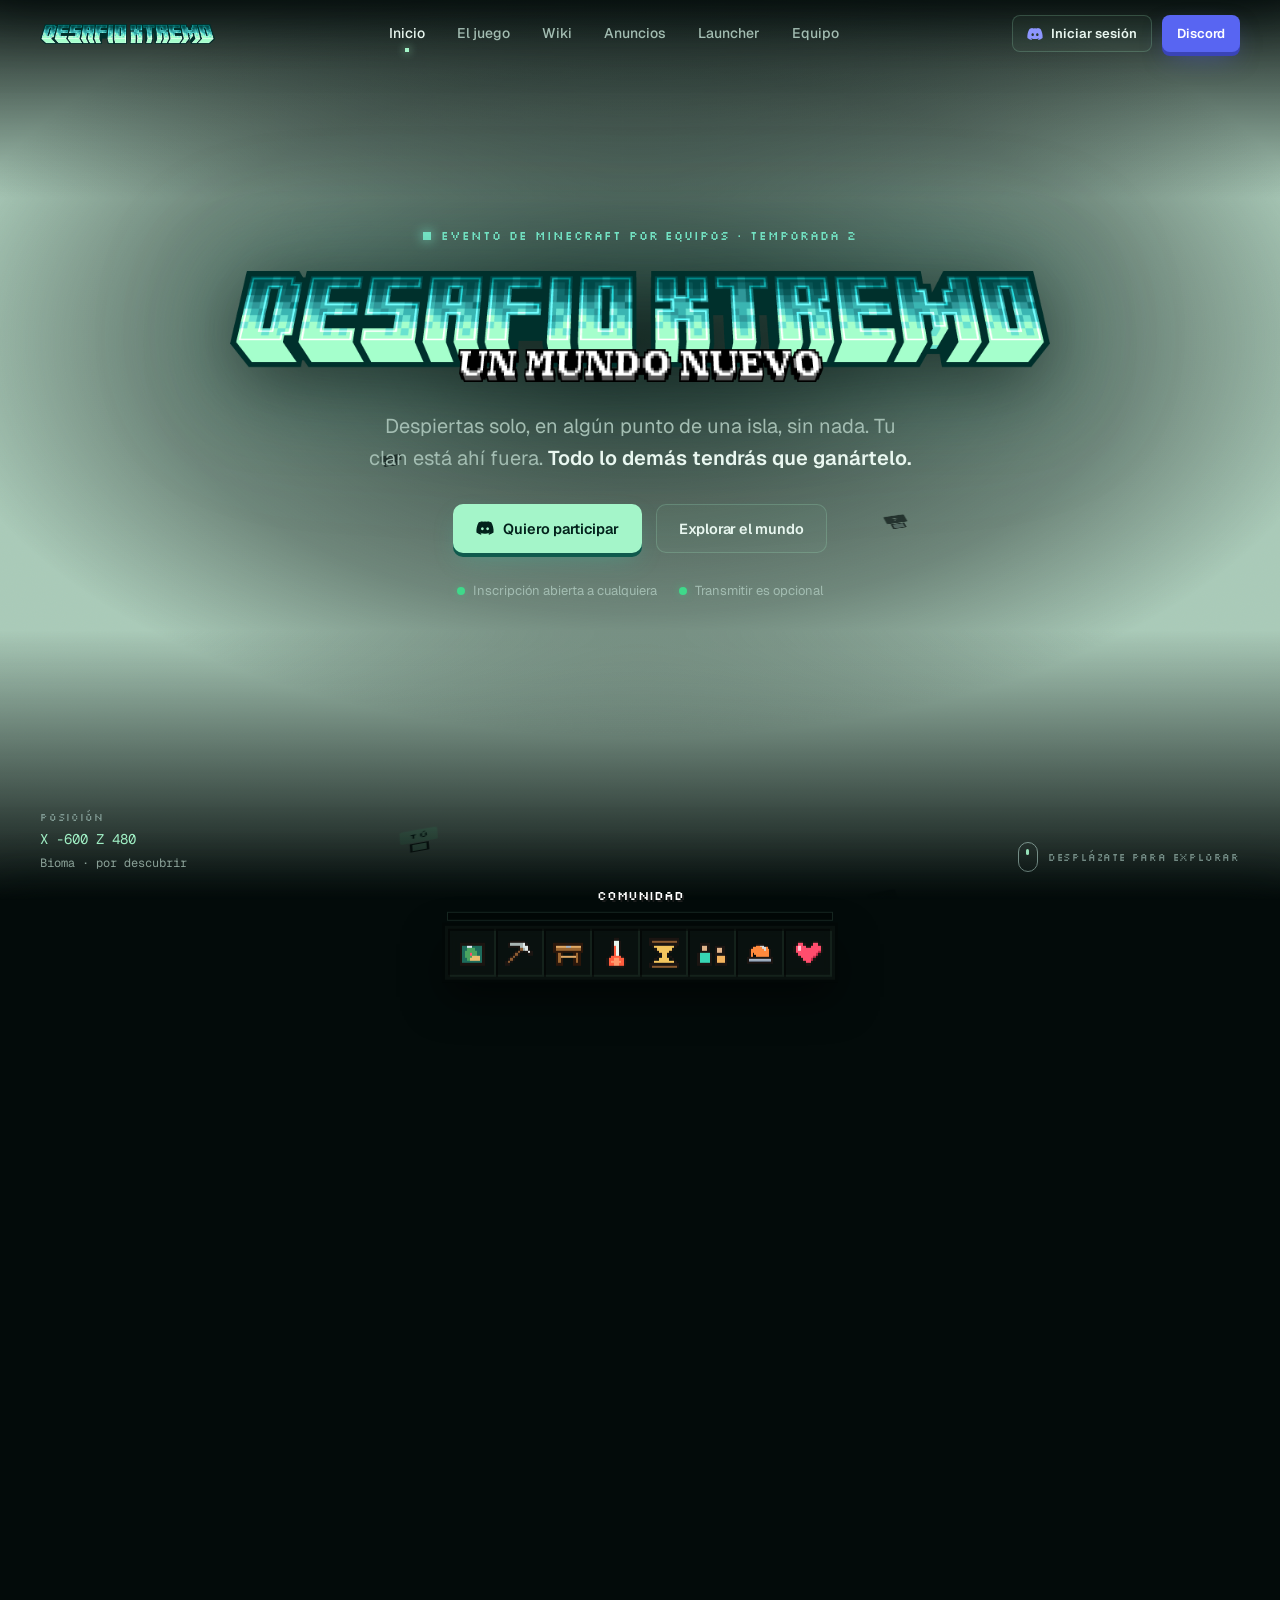
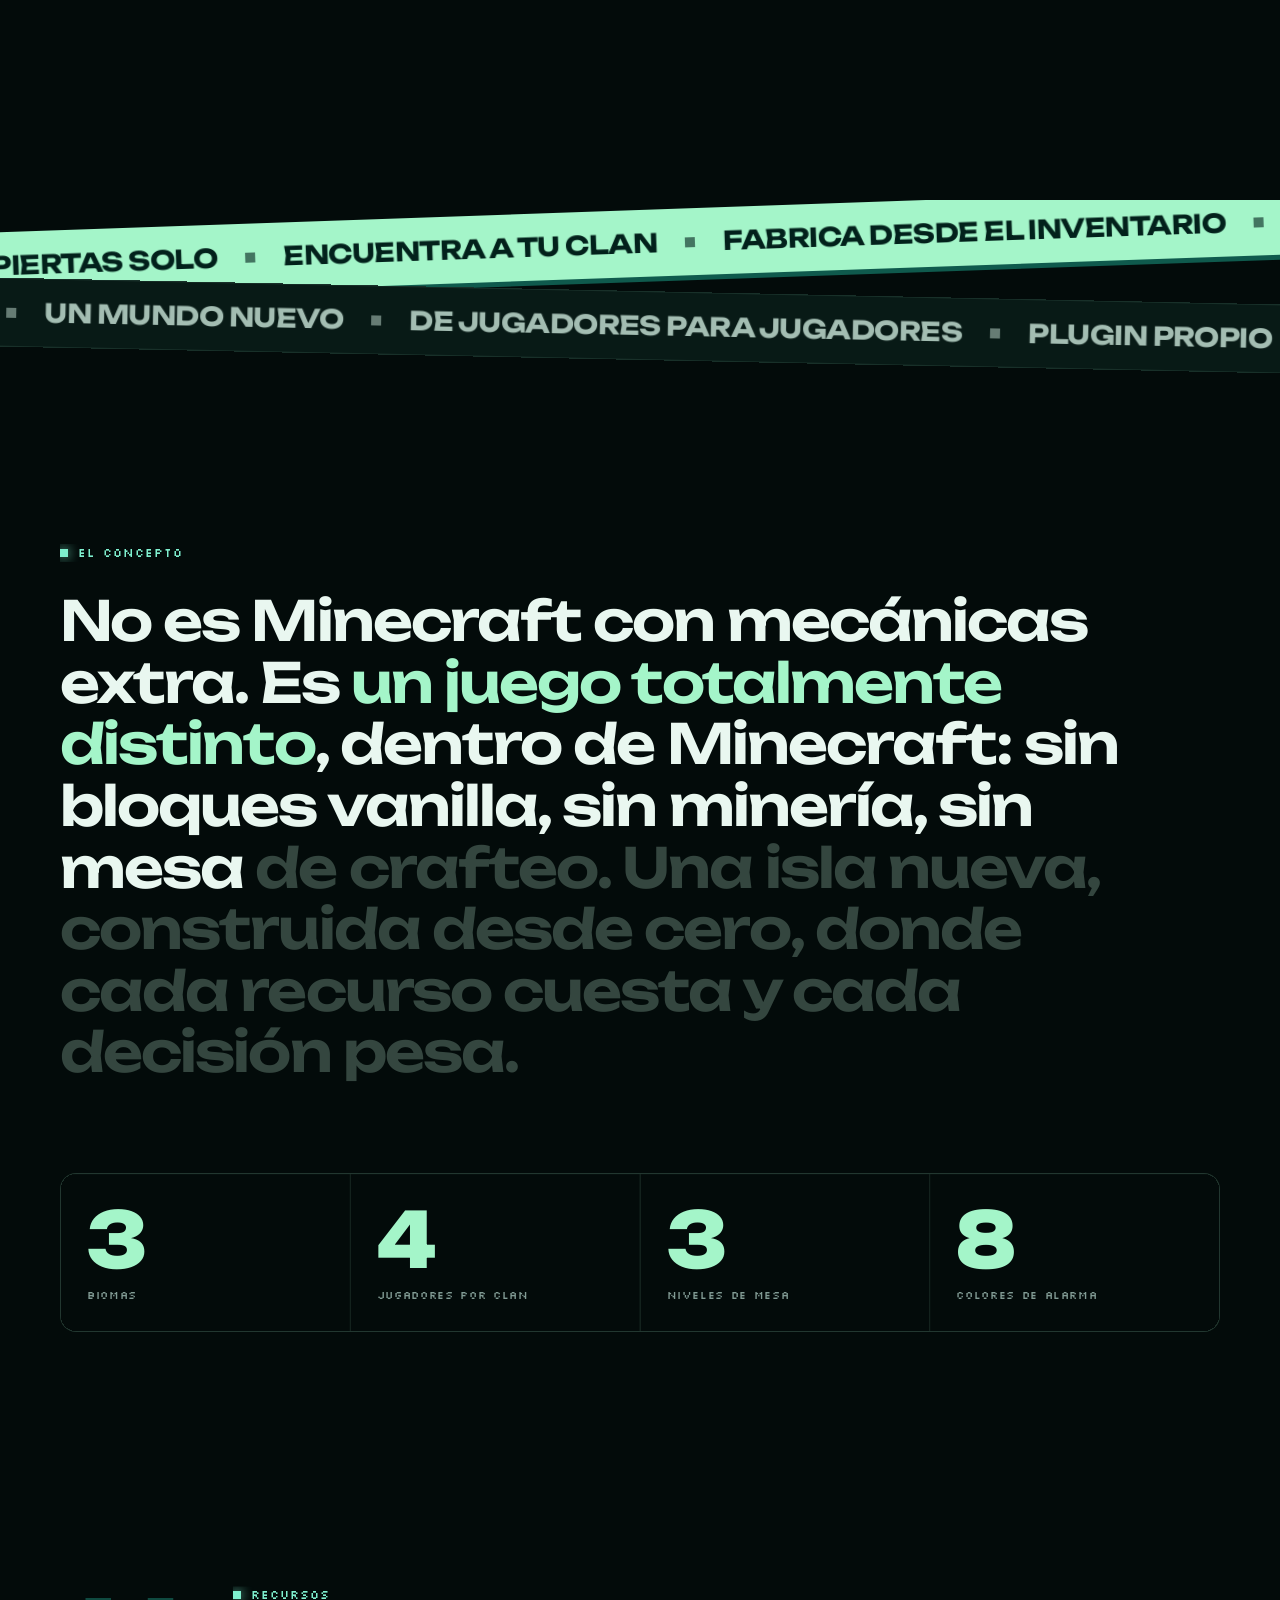
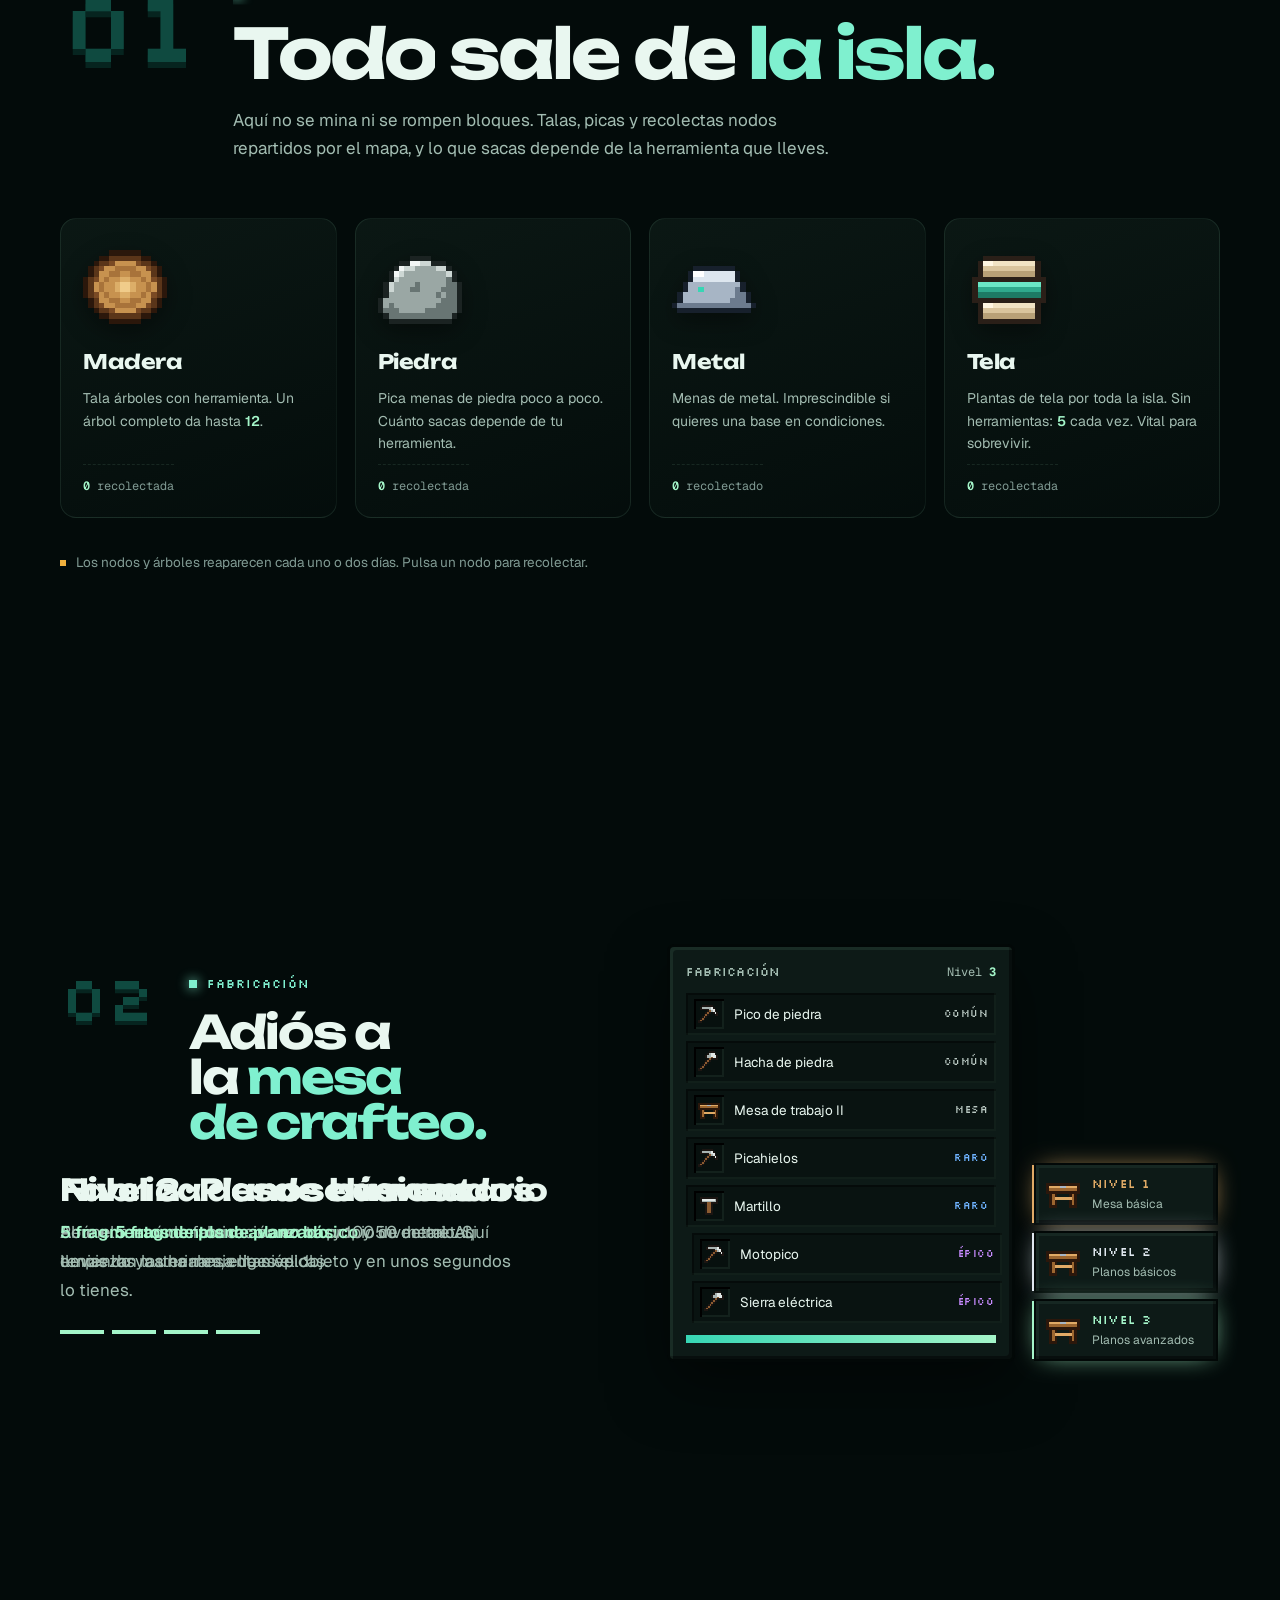
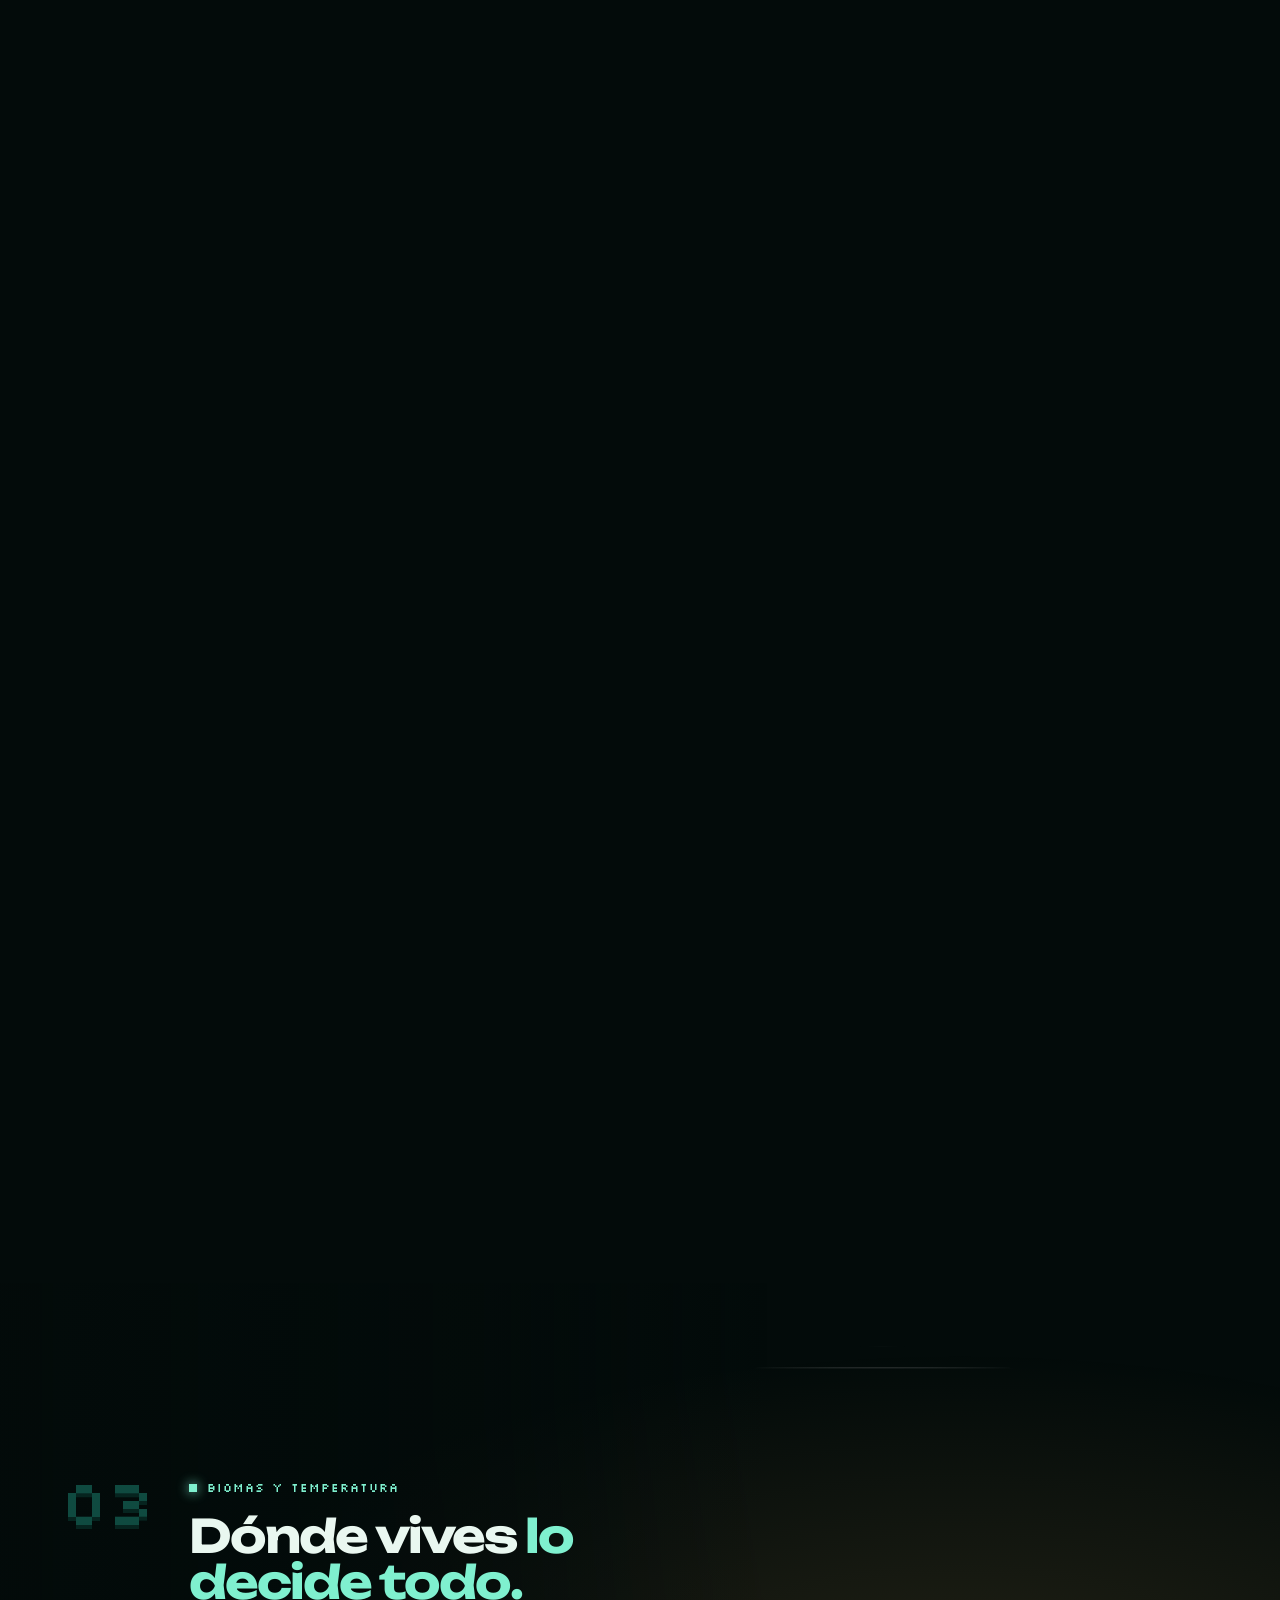
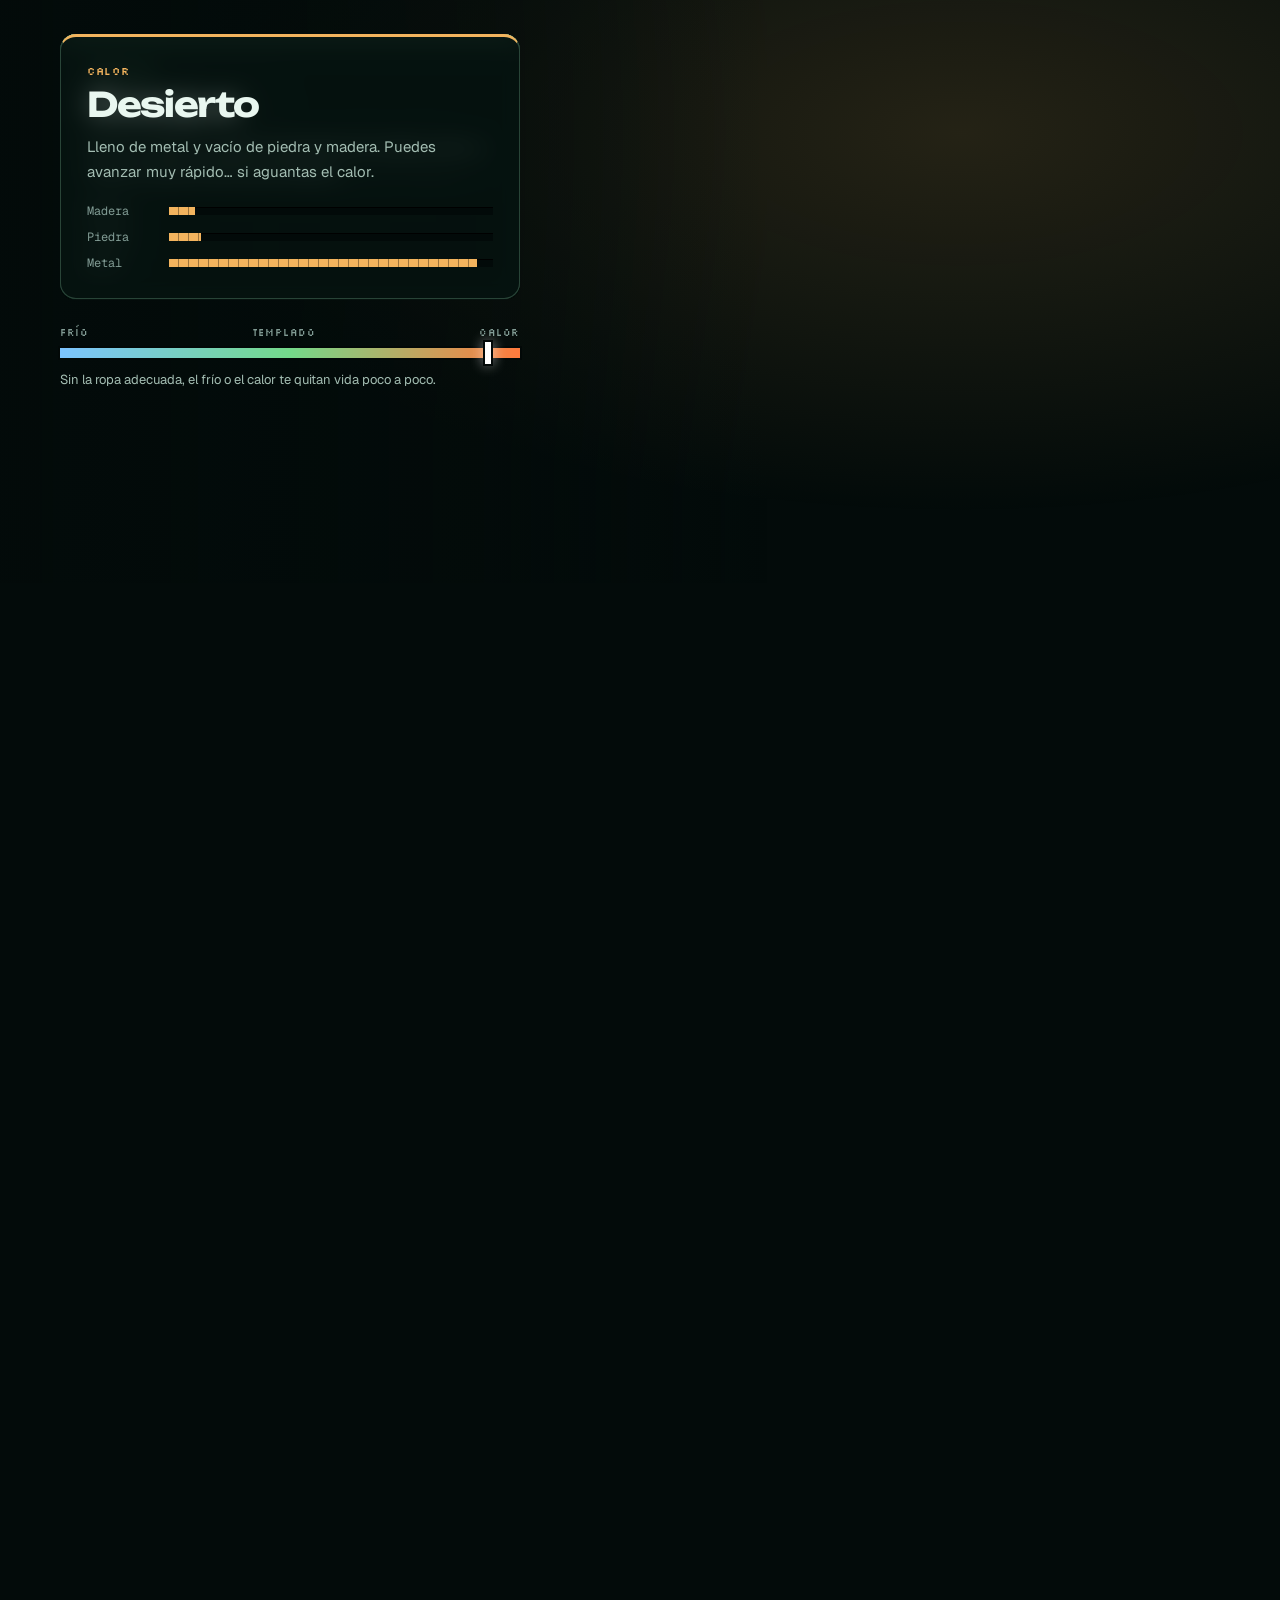
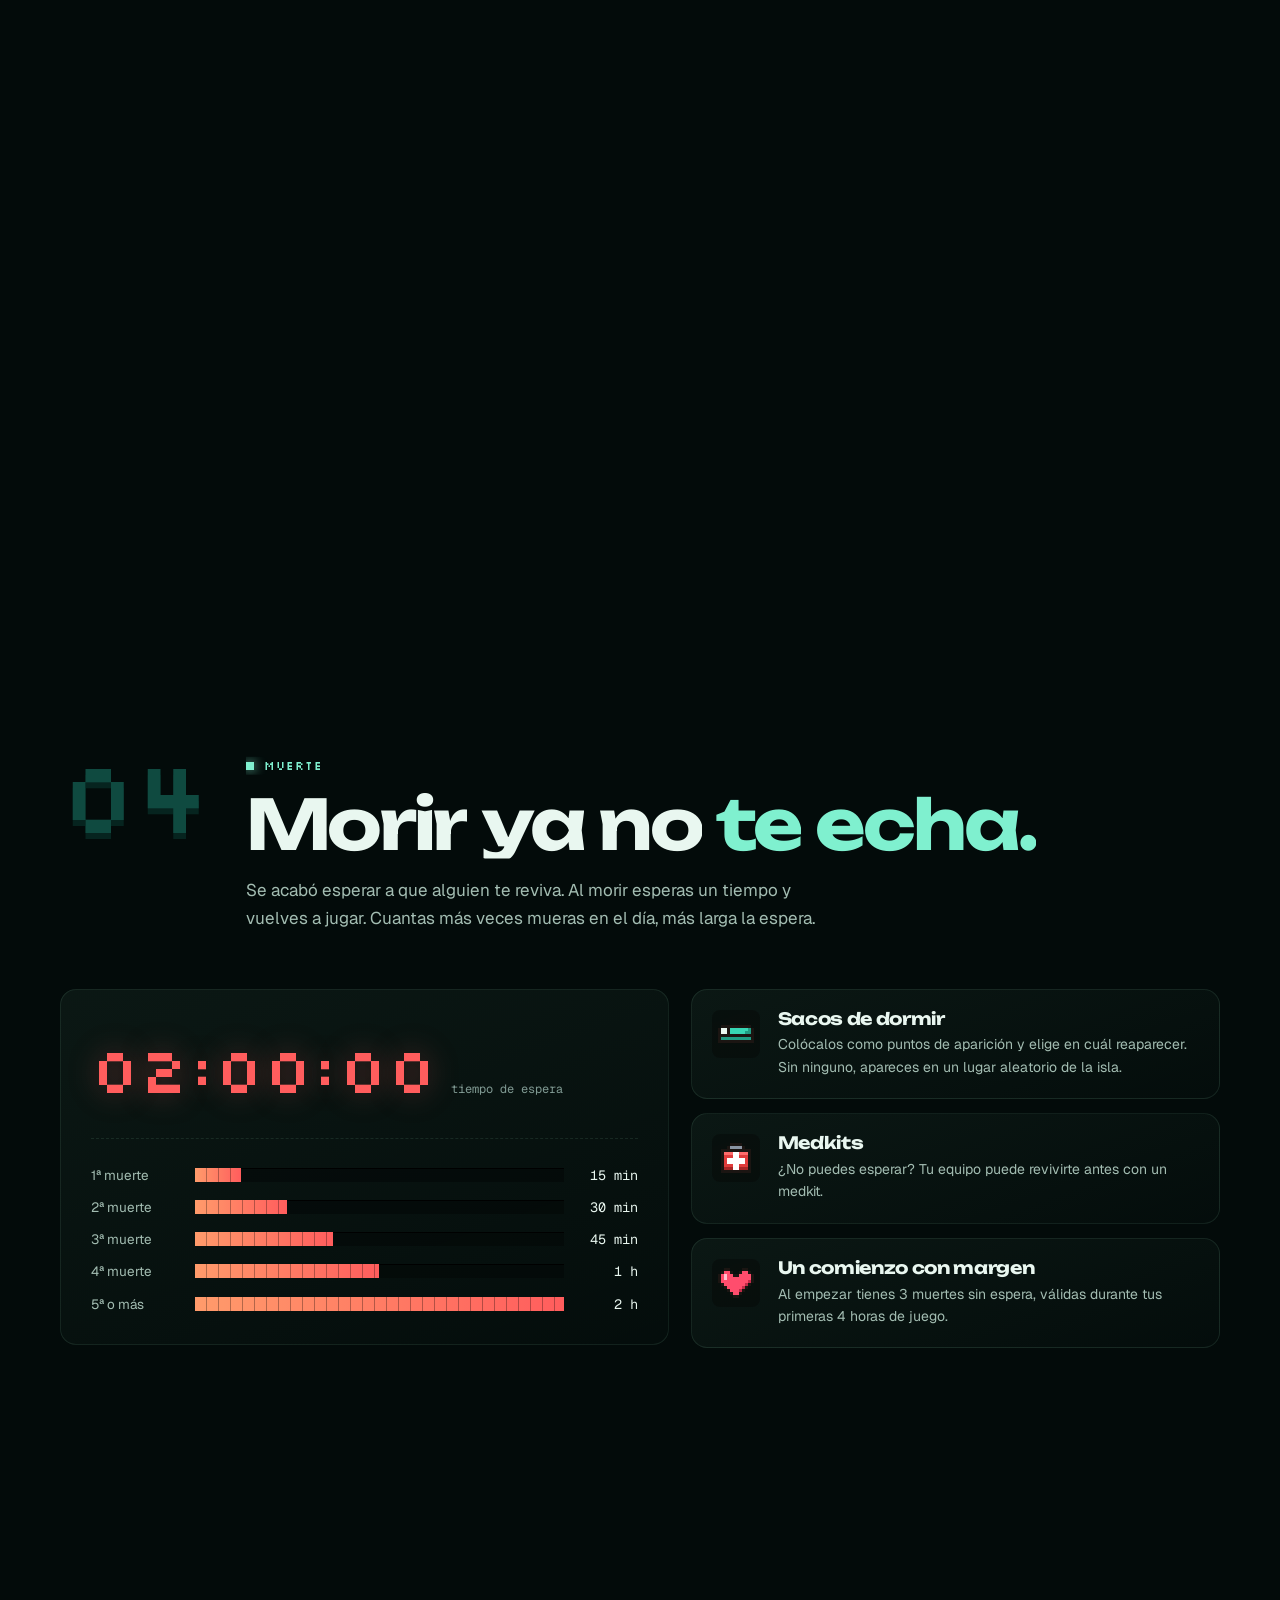
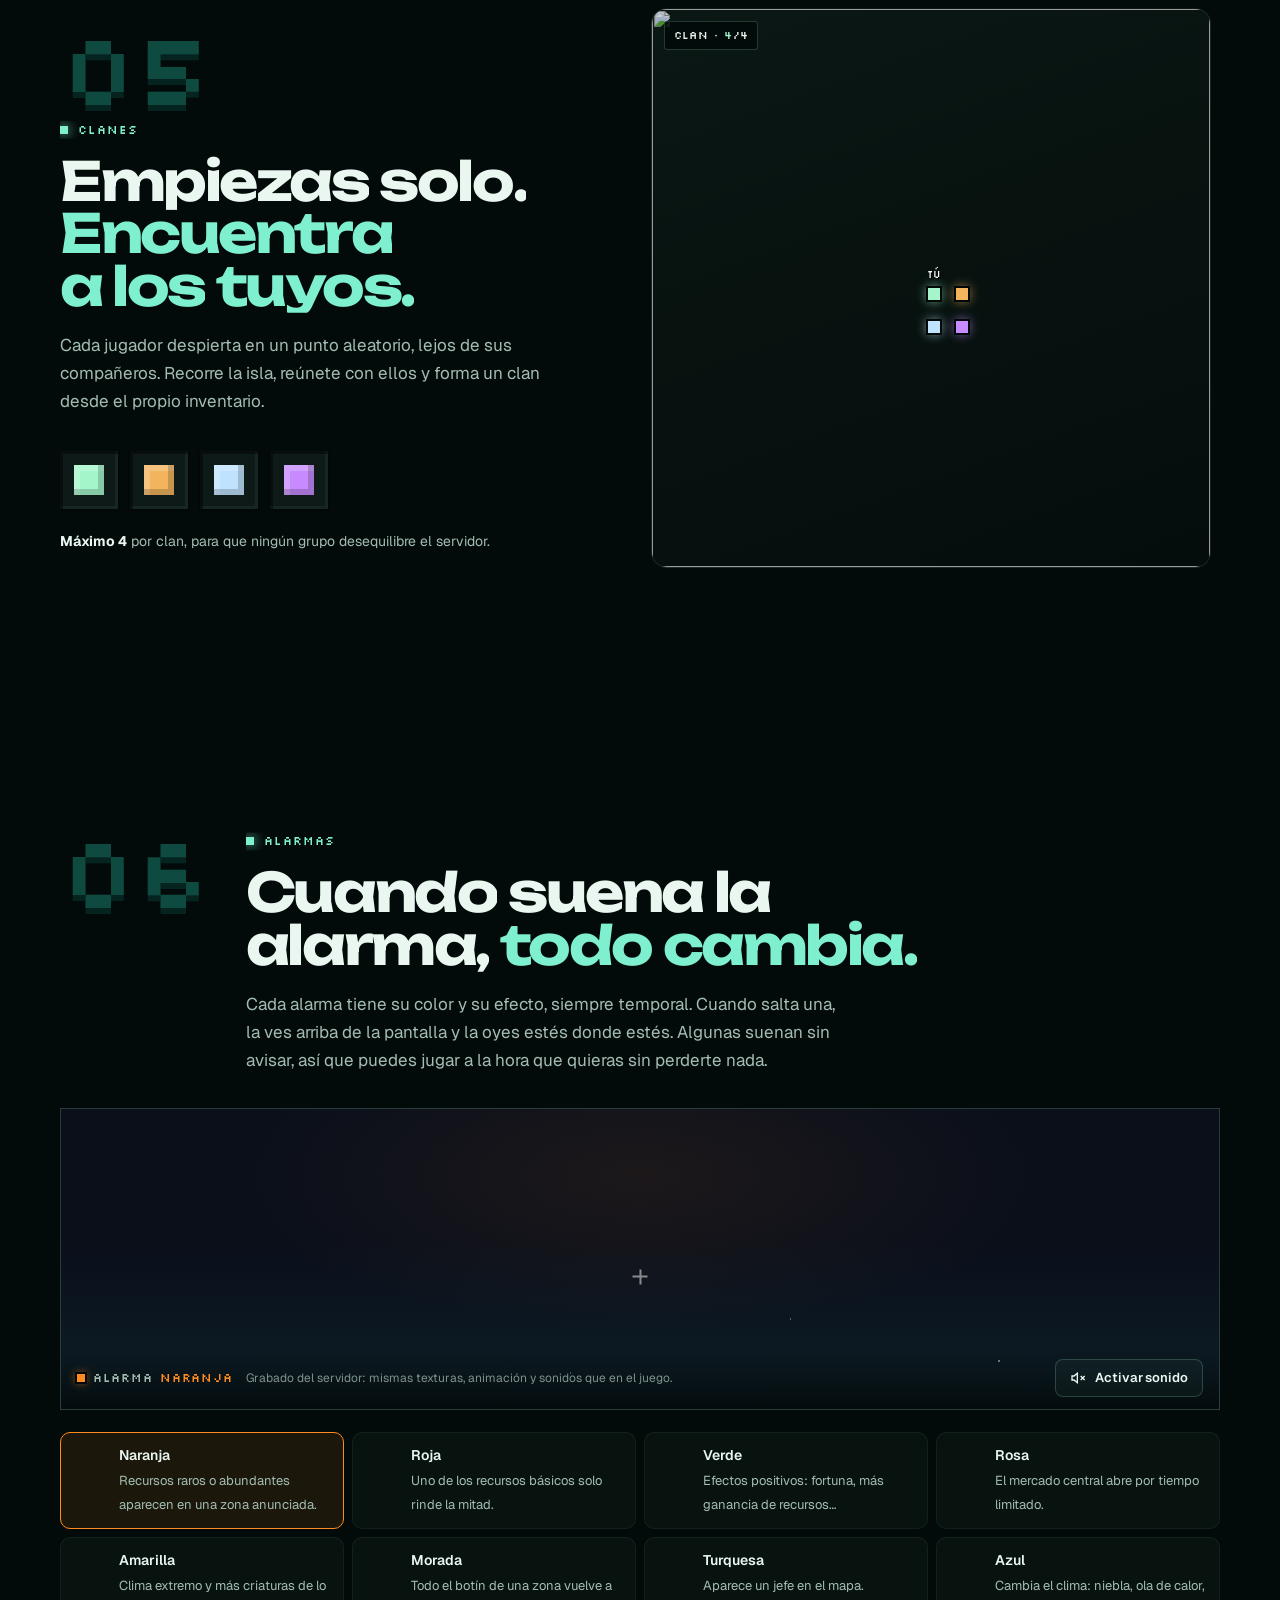
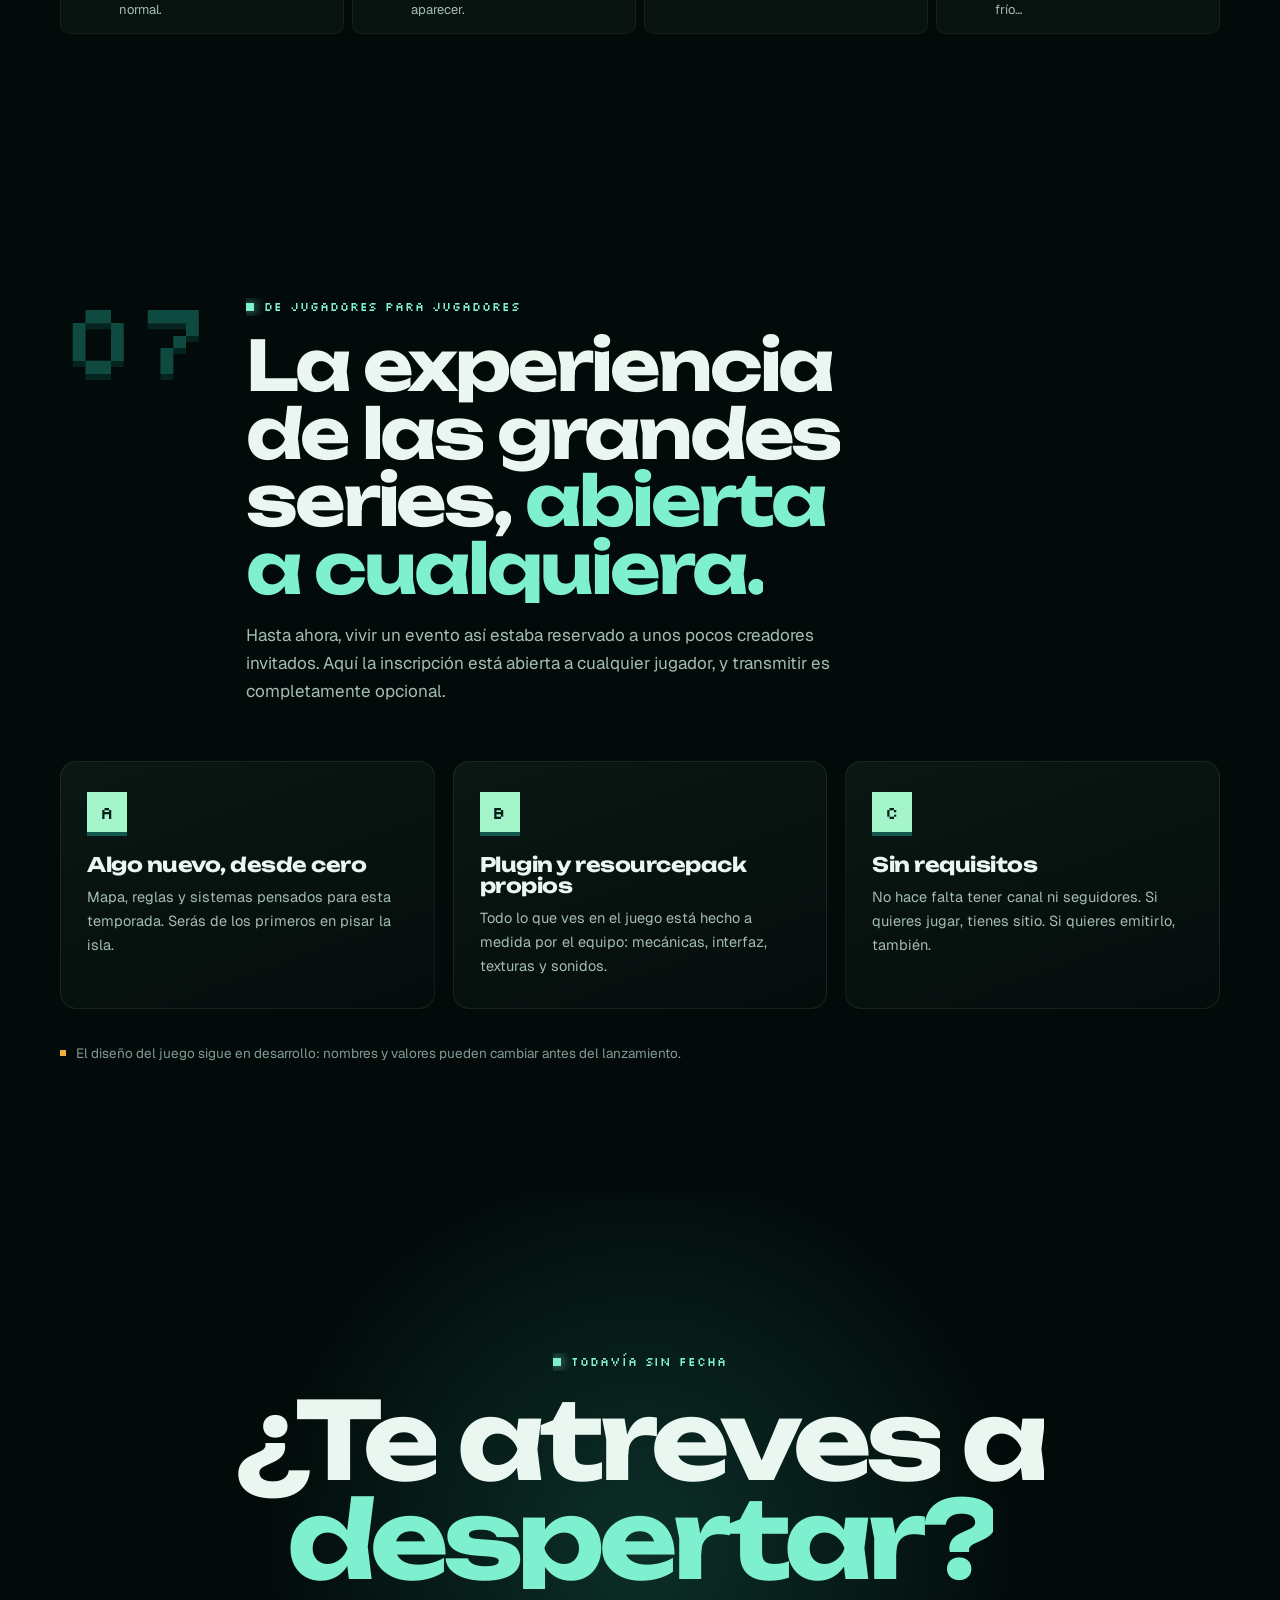
==== commit 9f7ac483: "Launcher y staff: página de descarga, prelanzamiento e integración con dx-staff - /launcher: página " ====
--- a/frontend/index.html
+++ b/frontend/index.html
@@ -46,6 +46,7 @@
       <li><a href="/#recursos">El juego</a></li>
       <li><a href="/wiki.html">Wiki</a></li>
       <li><a href="/anuncios.html">Anuncios</a></li>
+      <li><a href="/launcher">Launcher</a></li>
       <li><a href="/#equipo">Equipo</a></li>
     </ul>
     <div class="nav-right">
@@ -62,7 +63,8 @@
     <a href="/wiki.html"><small>03</small>Wiki</a>
     <a href="/anuncios.html"><small>04</small>Anuncios</a>
     <a href="/#equipo"><small>05</small>Equipo</a>
-    <a href="/invite" target="_blank" rel="noopener"><small>06</small>Discord</a>
+    <a href="/launcher"><small>06</small>Launcher</a>
+    <a href="/invite" target="_blank" rel="noopener"><small>07</small>Discord</a>
   </nav>
   <div class="mobile-menu-account" id="mobile-account"></div>
 </div>
--- a/frontend/css/content.css
+++ b/frontend/css/content.css
@@ -140,6 +140,18 @@
 .heading-anchor{margin-left:8px;opacity:0;color:var(--text-dim);text-decoration:none;font-family:var(--f-mono);font-size:.7em;transition:opacity .15s ease;}
 .md-content h2:hover .heading-anchor,.md-content h3:hover .heading-anchor,.heading-anchor:focus{opacity:1;}
 .heading-anchor:hover{color:var(--mint);}
+.md-content .md-figure{margin:22px 0 26px;}
+.md-content .md-figure img{display:block;width:100%;max-width:100%;margin:0;border-radius:var(--radius-md);}
+.md-content .md-gallery{display:grid;grid-template-columns:repeat(auto-fill,minmax(118px,1fr));gap:10px;margin:6px 0 24px;}
+.md-content .md-gallery figure{
+  margin:0;padding:12px 8px 10px;text-align:center;border-radius:12px;
+  background:radial-gradient(120% 90% at 50% 20%, var(--accent-soft), transparent 70%), var(--glass);
+  border:1px solid var(--border-hair);transition:transform .25s var(--ease), border-color .25s ease;
+}
+.md-content .md-gallery figure:hover{transform:translateY(-3px);border-color:var(--accent-border);}
+.md-content .md-gallery img{display:block;width:100%;max-width:112px;aspect-ratio:1;object-fit:contain;margin:0 auto;border-radius:0;filter:drop-shadow(0 8px 12px rgba(0,0,0,.45));}
+.md-content .md-gallery figcaption{margin-top:6px;font-size:12.5px;line-height:1.3;color:var(--text-soft);}
+@media (max-width:520px){.md-content .md-gallery{grid-template-columns:repeat(3,minmax(0,1fr));gap:8px;}.md-content .md-gallery figcaption{font-size:11.5px;}}
 .wiki-pager{display:grid;grid-template-columns:1fr 1fr;gap:14px;margin-top:60px;}
 .wiki-pager a{display:flex;flex-direction:column;gap:4px;padding:16px 18px;border-radius:var(--radius-sm);border:1px solid var(--border);text-decoration:none;transition:border-color .2s ease, background .2s ease;}
 .wiki-pager a:hover{border-color:var(--accent-border);background:var(--glass);}
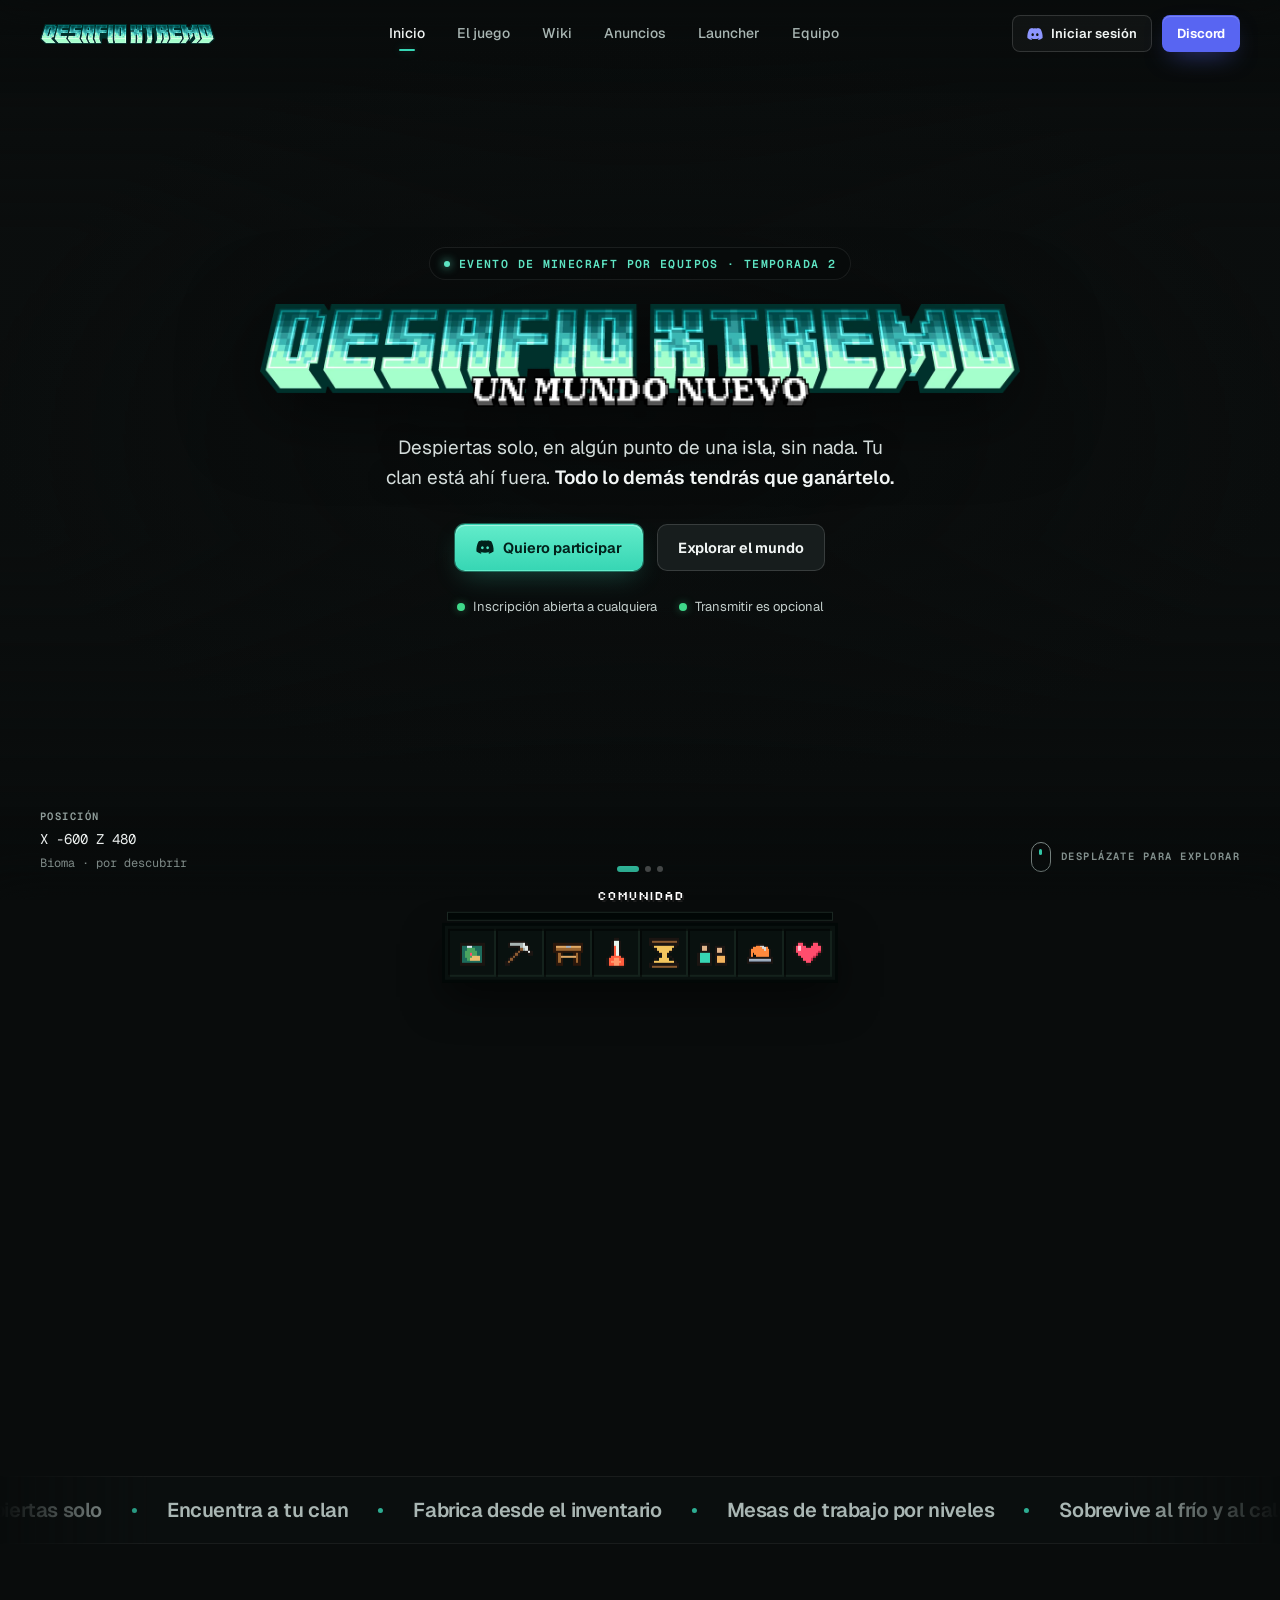
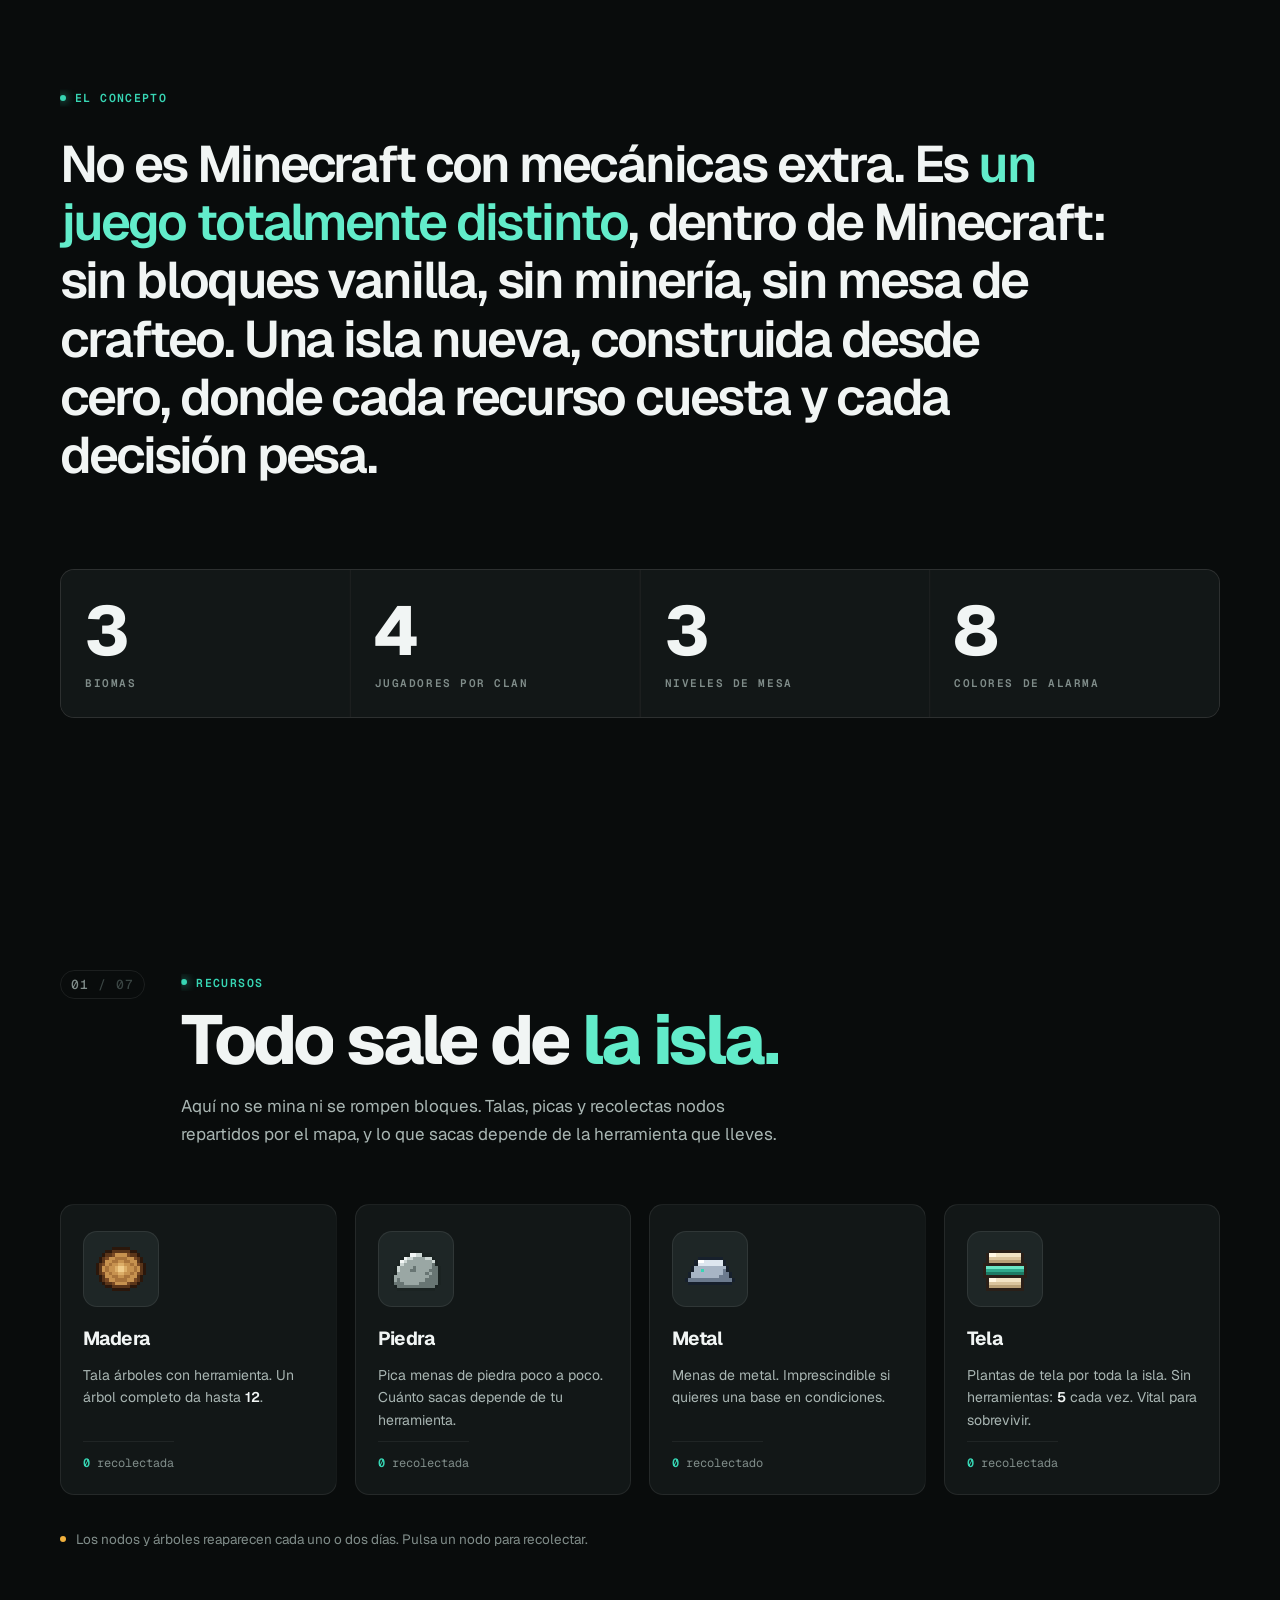
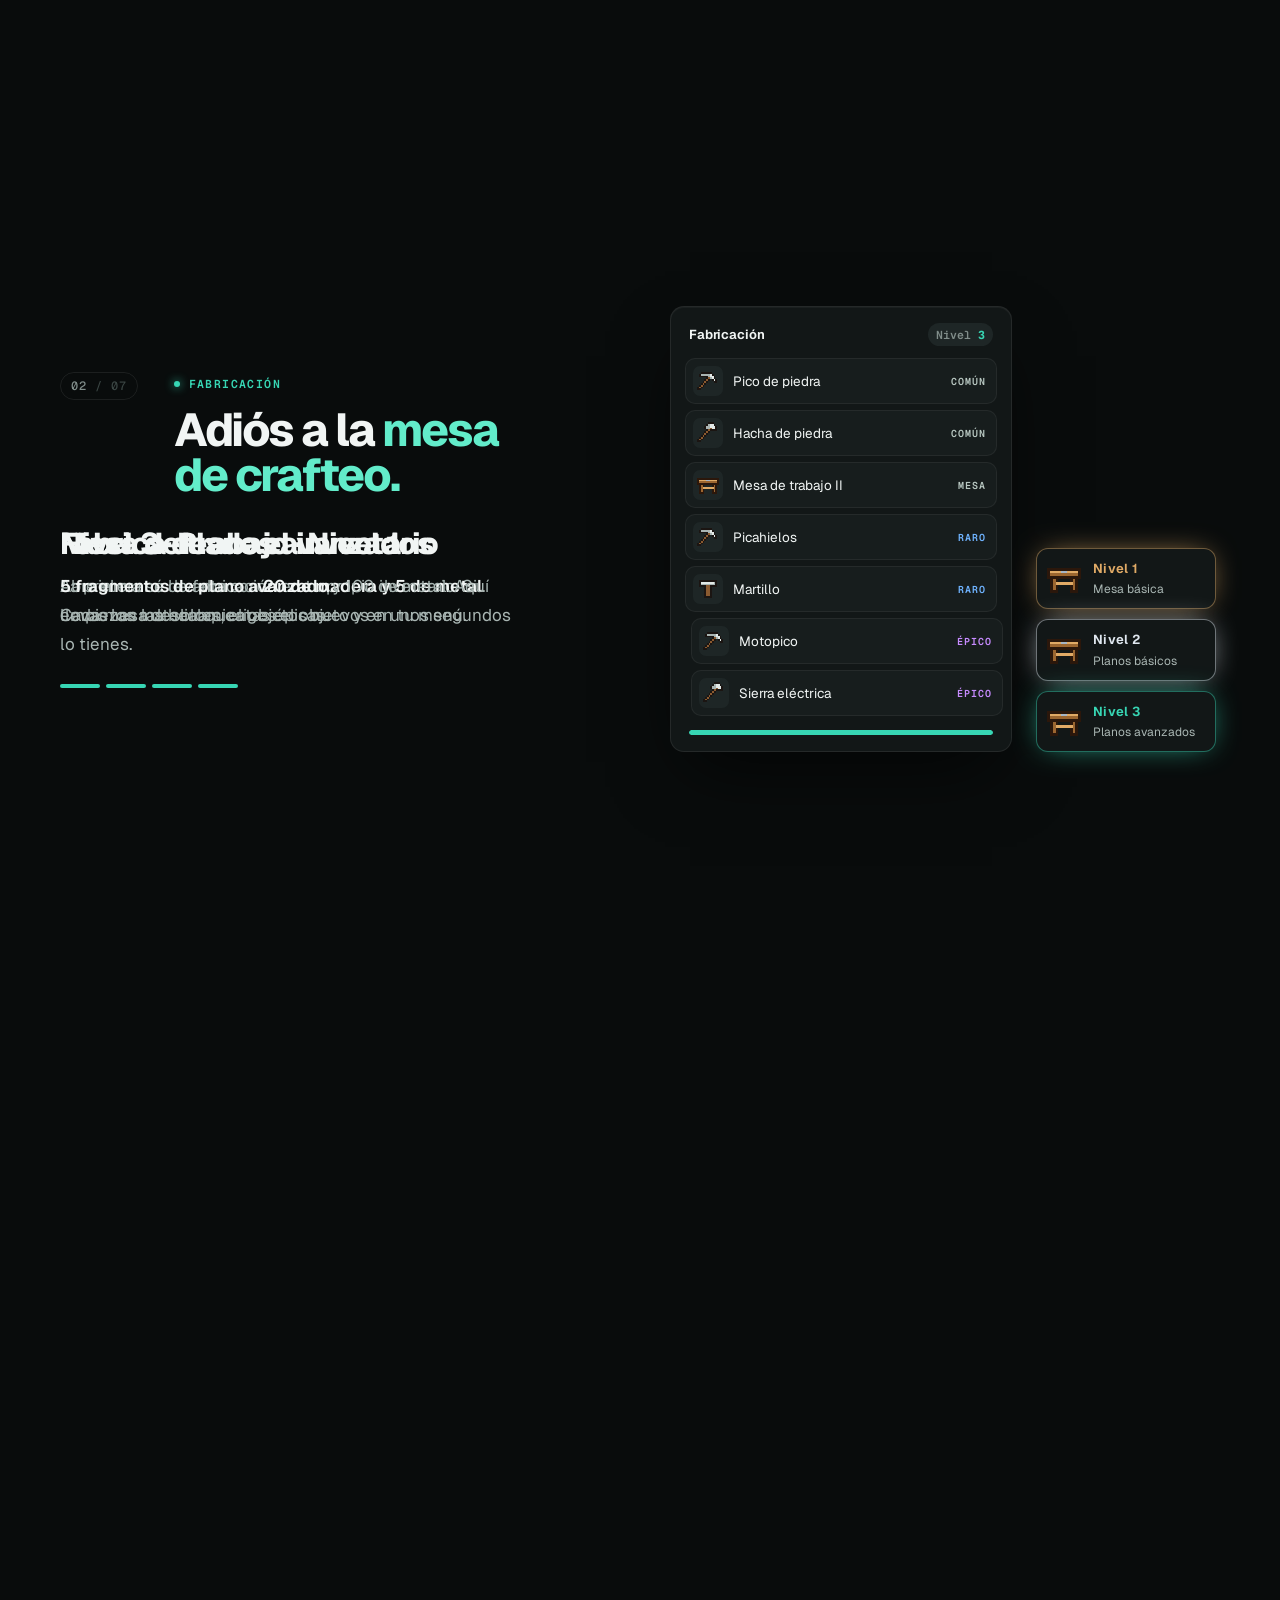
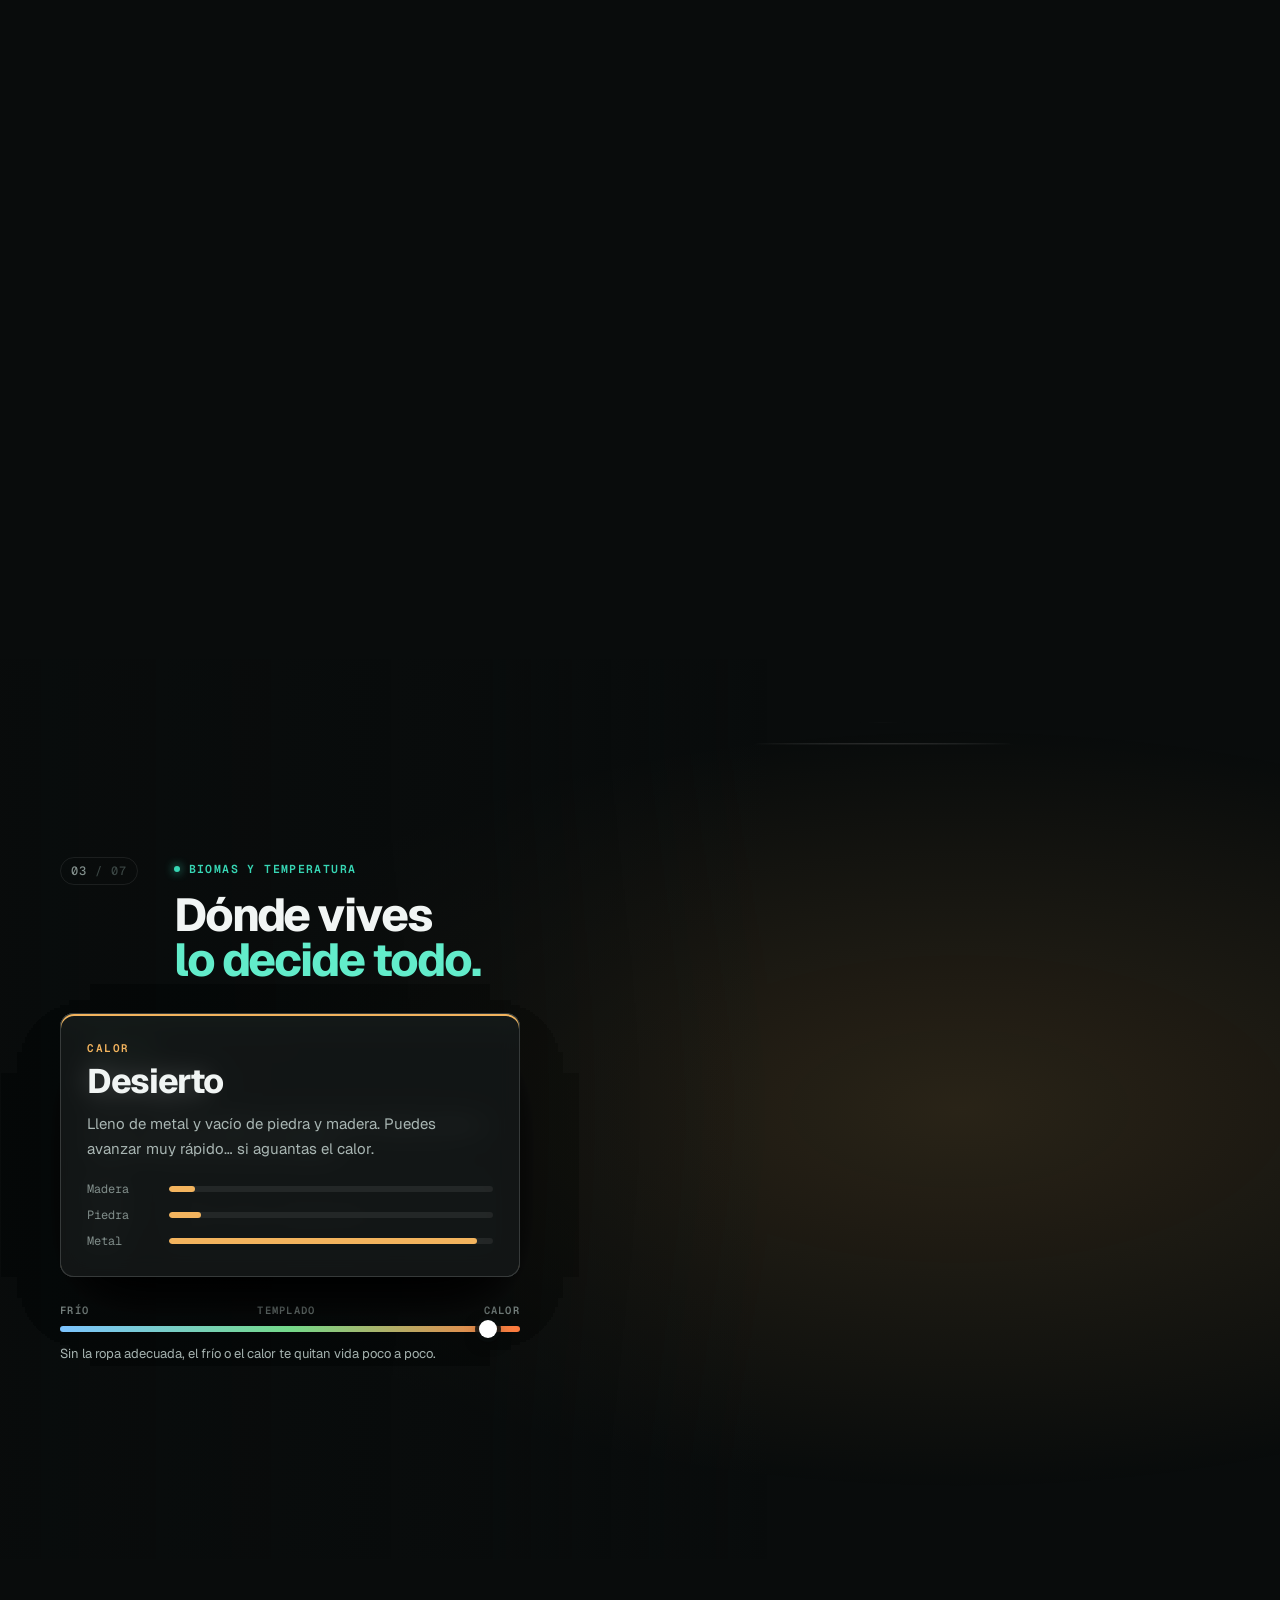
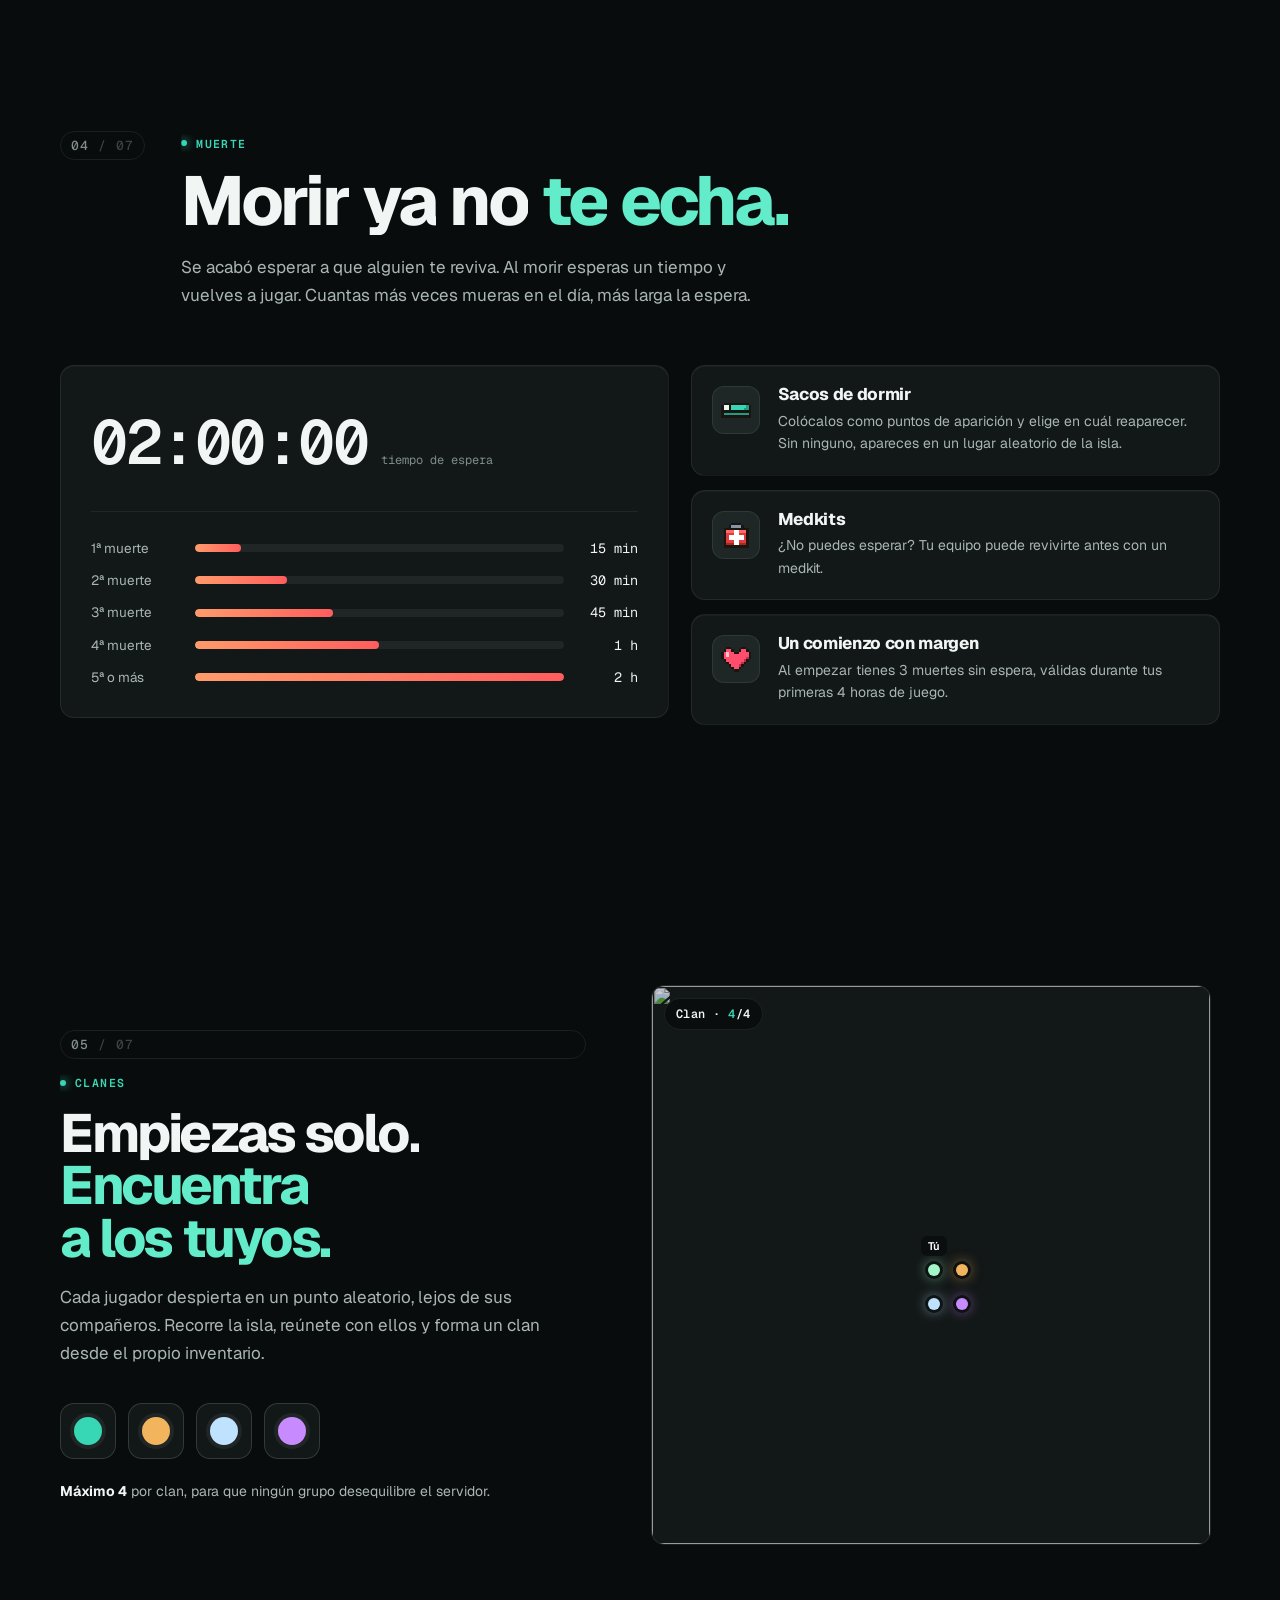
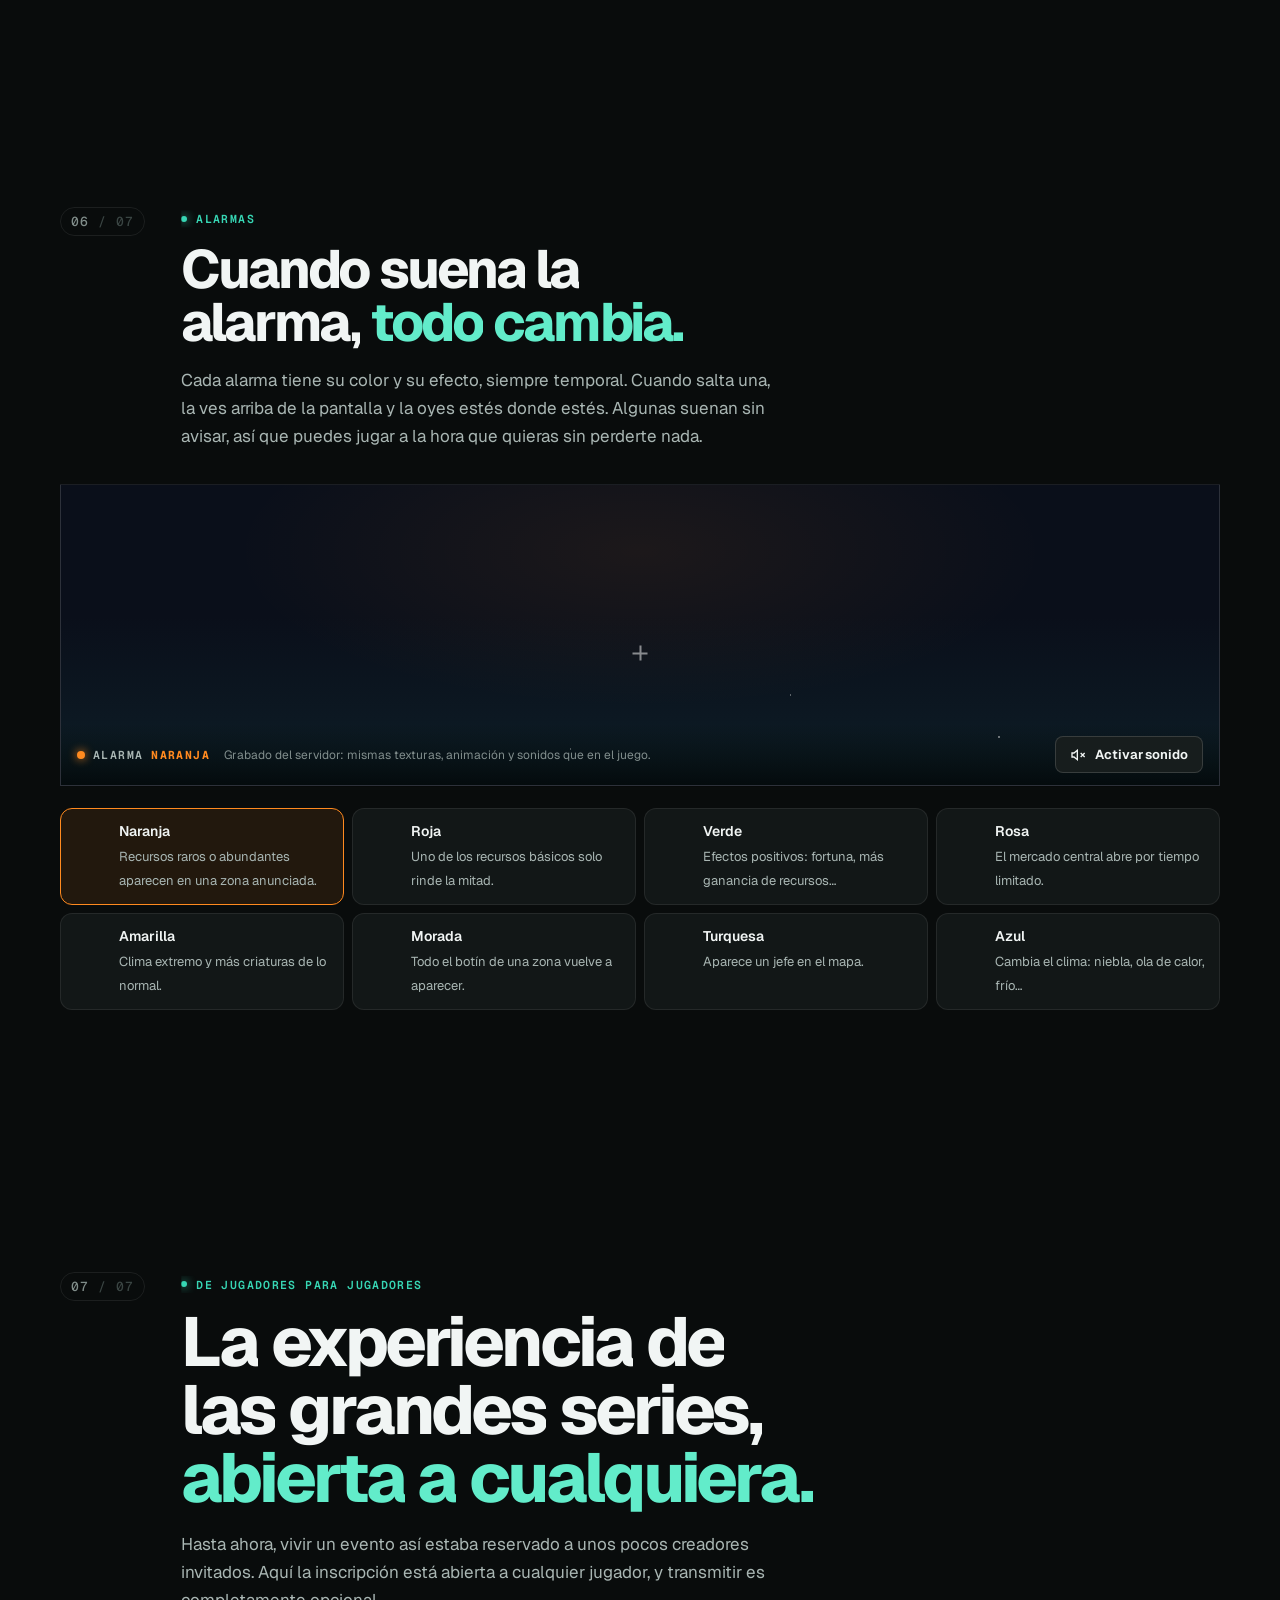
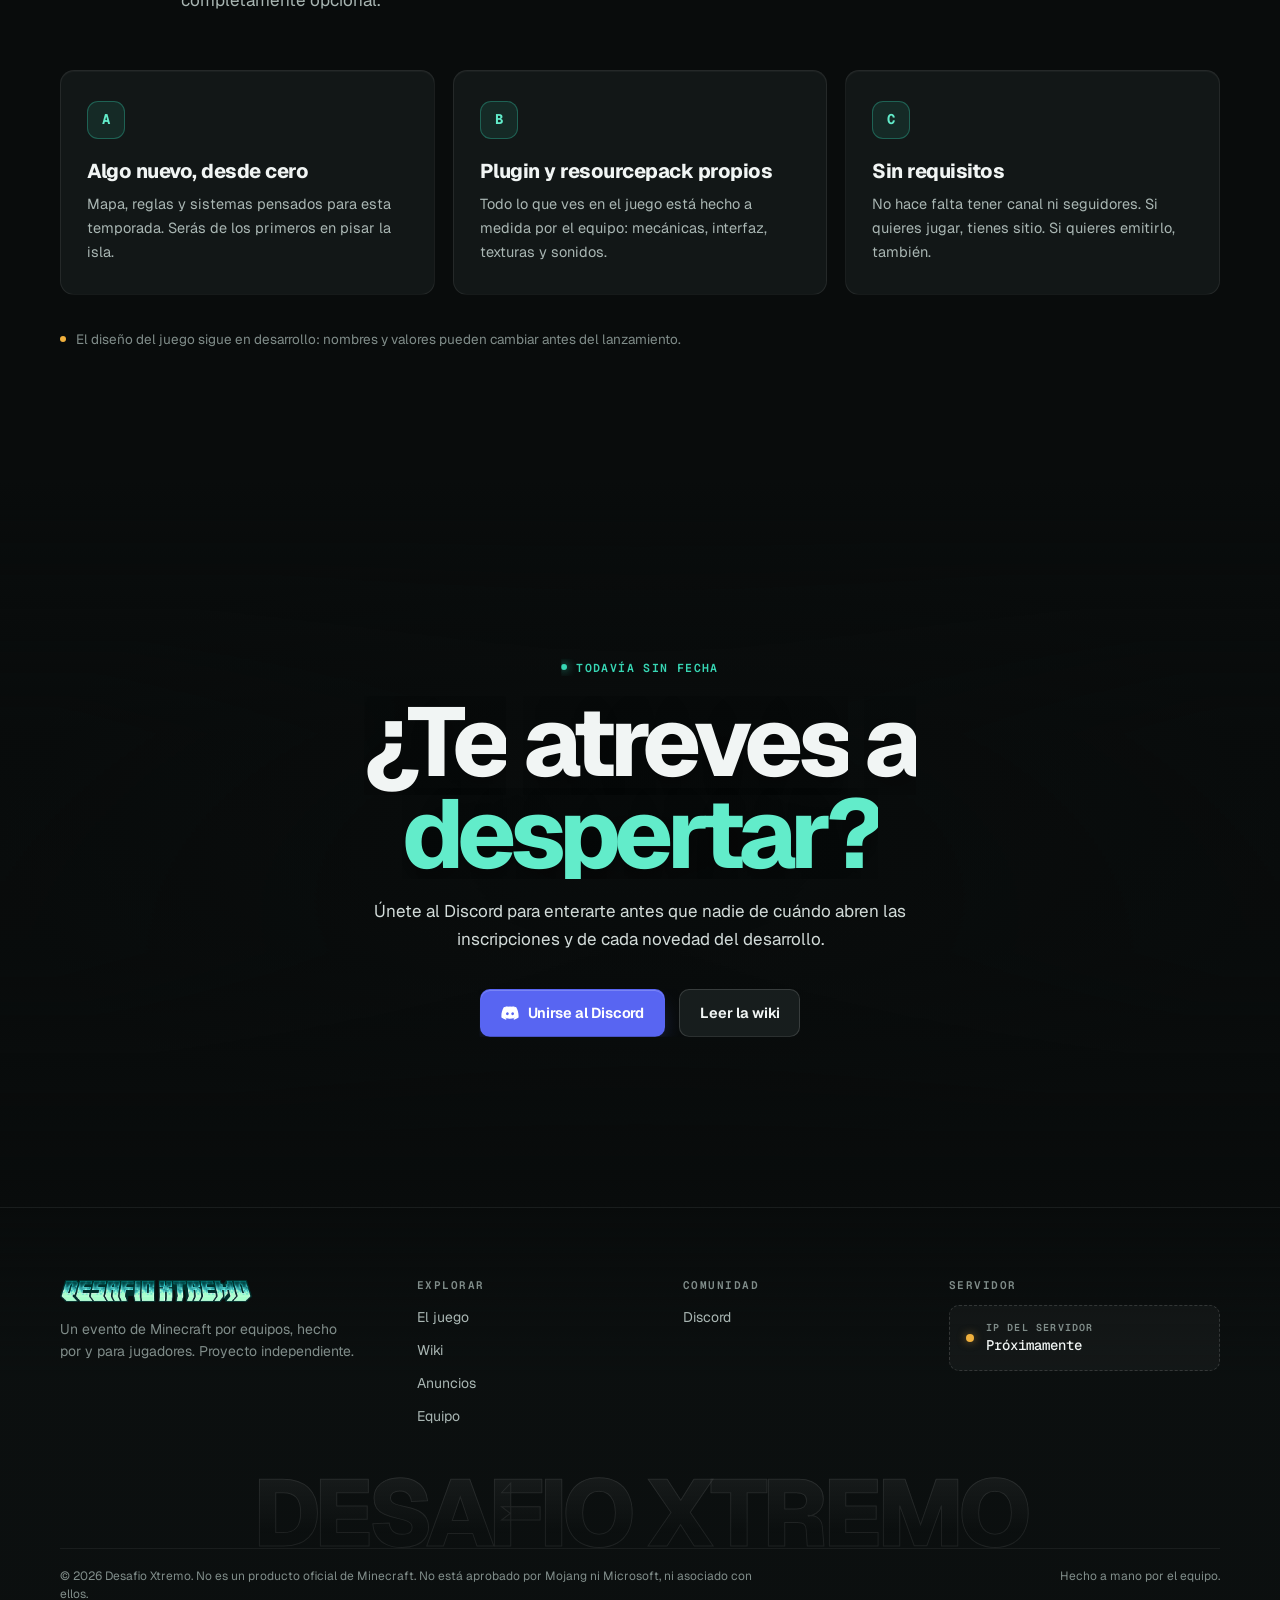
==== commit 18eb257d: "Web 1.0: misma linea que el launcher 1.0 (superficies neutras, un solo acento, Geist, escenas reales" ====
--- a/frontend/index.html
+++ b/frontend/index.html
@@ -5,7 +5,7 @@
 <meta name="viewport" content="width=device-width, initial-scale=1.0">
 <title>Desafio Xtremo · Un mundo nuevo</title>
 <meta name="description" content="Desafio Xtremo es un evento de Minecraft por equipos hecho por y para jugadores: un juego totalmente distinto dentro de Minecraft. Despiertas solo en una isla, sin nada. Inscripción abierta a cualquiera.">
-<meta name="theme-color" content="#030b0a">
+<meta name="theme-color" content="#090c0c">
 <meta property="og:type" content="website">
 <meta property="og:title" content="Desafio Xtremo · Un mundo nuevo">
 <meta property="og:description" content="Un evento de Minecraft por equipos hecho por y para jugadores. Despiertas solo en una isla, sin nada. ¿Encontrarás a tu clan?">
@@ -23,9 +23,8 @@
 <link rel="apple-touch-icon" href="assets/apple-touch-icon.png">
 <link rel="preconnect" href="https://fonts.googleapis.com">
 <link rel="preconnect" href="https://fonts.gstatic.com" crossorigin>
-<link href="https://fonts.googleapis.com/css2?family=Geist:wght@400;500;600;700&family=Geist+Mono:wght@400;500&family=Silkscreen&family=Unbounded:wght@600;700;800&display=swap" rel="stylesheet">
-<link rel="preload" href="assets/banner.png" as="image">
-<link rel="preload" href="assets/mapa.webp" as="image">
+<link href="https://fonts.googleapis.com/css2?family=Geist:wght@300..900&family=Geist+Mono:wght@400..700&family=Silkscreen&family=Unbounded:wght@600;700;800&display=swap" rel="stylesheet">
+<link rel="preload" href="assets/escenas/atardecer.webp" as="image" imagesrcset="assets/escenas/atardecer-s.webp 1100w, assets/escenas/atardecer.webp 1920w" imagesizes="100vw" fetchpriority="high">
 <link rel="stylesheet" href="css/tokens.css">
 <link rel="stylesheet" href="css/site.css">
 <link rel="stylesheet" href="css/content.css">
@@ -75,18 +74,17 @@
   <section class="hero" id="inicio" data-scene="pin" aria-label="Portada">
     <div class="hero-sticky">
       <div class="eyelids" aria-hidden="true"><span></span><span></span></div>
-      <div class="hero-map" aria-hidden="true">
-        <div class="hero-map-tilt">
-          <img id="map-hero" src="/assets/mapa.webp" alt="" width="800" height="800" decoding="async" fetchpriority="high">
-          <div class="hero-markers" id="hero-markers"></div>
-        </div>
+      <div class="hero-scenes" id="hero-scenes" aria-hidden="true">
+        <img class="hero-scene is-on" src="/assets/escenas/atardecer.webp" srcset="/assets/escenas/atardecer-s.webp 1100w, /assets/escenas/atardecer.webp 1920w" sizes="100vw" alt="" width="1920" height="1079" decoding="async" fetchpriority="high">
+        <img class="hero-scene" data-src="/assets/escenas/isla.webp" data-srcset="/assets/escenas/isla-s.webp 1400w, /assets/escenas/isla.webp 2560w" sizes="100vw" alt="" width="2560" height="1080" decoding="async">
+        <img class="hero-scene" data-src="/assets/escenas/lobby.webp" data-srcset="/assets/escenas/lobby-s.webp 1100w, /assets/escenas/lobby.webp 1920w" sizes="100vw" alt="" width="1920" height="1079" decoding="async">
       </div>
       <div class="hero-vignette" aria-hidden="true"></div>
 
       <div class="hero-content container">
         <p class="eyebrow hero-eyebrow">Evento de Minecraft por equipos · Temporada 2</p>
         <h1 class="hero-title">
-          <img src="assets/banner.png" alt="Desafio Xtremo: Un mundo nuevo" width="1024" height="138">
+          <img src="assets/banner-1640.webp" alt="Desafio Xtremo: Un mundo nuevo" width="1640" height="221">
         </h1>
         <p class="hero-lead">Despiertas solo, en algún punto de una isla, sin nada. Tu clan está ahí fuera. <strong>Todo lo demás tendrás que ganártelo.</strong></p>
         <div class="hero-actions">
@@ -111,6 +109,7 @@
         <span class="hud-mouse"><span></span></span>
         <span class="hud-label">Desplázate para explorar</span>
       </div>
+      <div class="hud hud-dots" id="hero-dots" aria-hidden="true"><i class="on"></i><i></i><i></i></div>
     </div>
   </section>
 
@@ -118,9 +117,6 @@
   <div class="ticker" aria-hidden="true">
     <div class="ticker-row" data-dir="1">
       <div class="ticker-track"><span>Despiertas solo</span><i></i><span>Encuentra a tu clan</span><i></i><span>Fabrica desde el inventario</span><i></i><span>Mesas de trabajo por niveles</span><i></i><span>Sobrevive al frío y al calor</span><i></i><span>Sacos de dormir</span><i></i><span>Alarmas de colores</span><i></i><span>Muere, espera y vuelve</span><i></i></div>
-    </div>
-    <div class="ticker-row ticker-row-alt" data-dir="-1">
-      <div class="ticker-track"><span>Un mundo nuevo</span><i></i><span>De jugadores para jugadores</span><i></i><span>Plugin propio</span><i></i><span>Resourcepack propio</span><i></i><span>Hecho desde cero</span><i></i><span>Un mundo nuevo</span><i></i><span>De jugadores para jugadores</span><i></i></div>
     </div>
   </div>
 
@@ -462,6 +458,7 @@
 
   <!-- ============ CTA final ============ -->
   <section class="final-cta" id="unete" data-scene="view">
+    <img class="final-scene" src="/assets/escenas/isla-s.webp" srcset="/assets/escenas/isla-s.webp 1400w, /assets/escenas/isla.webp 2560w" sizes="100vw" alt="" width="2560" height="1080" loading="lazy" decoding="async" aria-hidden="true">
     <div class="container">
       <div class="final-cta-inner">
         <p class="eyebrow" data-reveal="up">Todavía sin fecha</p>
--- a/frontend/css/tokens.css
+++ b/frontend/css/tokens.css
@@ -1,27 +1,28 @@
 /* ==========================================================================
    Desafio Xtremo · design tokens + base shared by EVERY page (public site,
    admin panel, Dev Zone, server-rendered post pages).
-   Palette is sampled from the brand wordmark itself (mint top face, deep
-   teal extrusion) instead of a generic blue, so UI and logo read as one.
+   2026-11 (1.0): la misma línea que el launcher 1.0. Superficies neutras muy
+   oscuras, un solo acento (el verde azulado de la marca), Geist para todo y la
+   marca pixel (wordmark) solo donde manda.
    ========================================================================== */
 :root{
   /* surfaces: near-black with a green-teal cast, like the logo's outline */
-  --bg: #030b0a;
-  --bg-alt: #061310;
-  --surface: #081a16;
-  --surface-2: #0c231e;
-  --surface-3: #123029;
-  --glass: rgba(164,245,201,0.035);
-  --glass-strong: rgba(164,245,201,0.07);
-
-  --border: rgba(164,245,201,0.10);
-  --border-strong: rgba(164,245,201,0.20);
-  --border-hair: rgba(164,245,201,0.06);
-
-  --text: #e9f7f0;
-  --text-soft: #a3bdb2;
-  --text-dim: #819b94; /* >= 5.5:1 on bg and cards: used for small text */
-  --text-faint: #34463f;
+  --bg: #090c0c;
+  --bg-alt: #0c1010;
+  --surface: #121717;
+  --surface-2: #171d1d;
+  --surface-3: #1e2626;
+  --glass: rgba(255,255,255,0.035);
+  --glass-strong: rgba(255,255,255,0.065);
+
+  --border: rgba(255,255,255,0.08);
+  --border-strong: rgba(255,255,255,0.14);
+  --border-hair: rgba(255,255,255,0.06);
+
+  --text: #f1f5f4;
+  --text-soft: #a9b6b3;
+  --text-dim: #808d8a; /* >= 5:1 on bg and cards: used for small text */
+  --text-faint: #3a4543;
 
   /* brand */
   --mint: #a4f5c9;
@@ -30,13 +31,13 @@
   --teal-ink: #02211b;
   --accent: var(--teal);
   --accent-2: var(--mint);
-  --accent-strong: #7ff0cf;
+  --accent-strong: #62ecca;
   --accent-dim: #1f9c83;
   --accent-ink: #02211b;
-  --accent-glow: rgba(55,214,180,0.35);
-  --accent-soft: rgba(55,214,180,0.11);
-  --accent-border: rgba(55,214,180,0.34);
-  --accent-gradient: linear-gradient(135deg, var(--teal), var(--mint));
+  --accent-glow: rgba(55,214,180,0.32);
+  --accent-soft: rgba(55,214,180,0.10);
+  --accent-border: rgba(55,214,180,0.32);
+  --accent-gradient: linear-gradient(180deg, #62ecca, var(--teal));
 
   /* biomes (used by the home narrative + wiki category tints) */
   --snow: #bfe3ff;
@@ -58,22 +59,23 @@
   --pin-soft: rgba(245,197,66,0.12);
   --like: #ff5c86;
 
-  --card-bg: linear-gradient(160deg, rgba(164,245,201,0.055), rgba(164,245,201,0.012));
-
-  --f-display: 'Unbounded', 'Segoe UI', sans-serif;
+  --card-bg: var(--surface);
+
+  --f-display: 'Geist', 'Segoe UI', system-ui, sans-serif;
+  --f-brand: 'Unbounded', 'Geist', sans-serif;
   --f-body: 'Geist', 'Segoe UI', system-ui, sans-serif;
   --f-mono: 'Geist Mono', 'Consolas', monospace;
   --f-pixel: 'Silkscreen', 'Geist Mono', monospace;
 
   --radius-xs: 6px;
   --radius-sm: 10px;
-  --radius-md: 16px;
-  --radius-lg: 24px;
+  --radius-md: 14px;
+  --radius-lg: 20px;
   --radius-pill: 999px;
 
-  --shadow-sm: 0 8px 22px rgba(0,4,3,0.45);
-  --shadow-md: 0 18px 40px rgba(0,4,3,0.5);
-  --shadow-lg: 0 30px 70px rgba(0,4,3,0.6);
+  --shadow-sm: 0 1px 0 rgba(255,255,255,.035) inset, 0 8px 22px rgba(0,0,0,0.35);
+  --shadow-md: 0 1px 0 rgba(255,255,255,.04) inset, 0 18px 40px rgba(0,0,0,0.4);
+  --shadow-lg: 0 1px 0 rgba(255,255,255,.05) inset, 0 30px 70px rgba(0,0,0,0.55);
 
   --ease: cubic-bezier(.16,1,.3,1);
   --ease-in-out: cubic-bezier(.77,0,.175,1);
@@ -97,7 +99,7 @@
 a{color:inherit;}
 button,input,select,textarea{font:inherit;color:inherit;}
 button{cursor:pointer;}
-::selection{background:var(--teal);color:var(--teal-ink);}
+::selection{background:rgba(55,214,180,.35);color:#fff;}
 :focus-visible{outline:2px solid var(--accent);outline-offset:3px;border-radius:4px;}
 
 /* thin themed scrollbar instead of hiding it: hidden scrollbars remove the
@@ -106,9 +108,10 @@
 ::-webkit-scrollbar{width:10px;height:10px;}
 ::-webkit-scrollbar-track{background:var(--bg);}
 ::-webkit-scrollbar-thumb{background:var(--surface-3);border-radius:10px;border:2px solid var(--bg);}
-::-webkit-scrollbar-thumb:hover{background:var(--teal-deep);}
-
-h1,h2,h3,h4{font-family:var(--f-display);font-weight:700;letter-spacing:-0.02em;line-height:1.05;}
+::-webkit-scrollbar-thumb:hover{background:#2b3836;}
+
+h1,h2,h3,h4{font-family:var(--f-display);font-weight:750;letter-spacing:-0.035em;line-height:1.05;}
+.brand-type{font-family:var(--f-brand);}
 
 .container{width:100%;max-width:var(--maxw);margin:0 auto;padding:0 var(--gutter);}
 .sr-only{position:absolute;width:1px;height:1px;padding:0;margin:-1px;overflow:hidden;clip:rect(0,0,0,0);white-space:nowrap;border:0;}
@@ -116,35 +119,36 @@
 .skip-link:focus{top:16px;}
 
 .accent{color:var(--accent-strong);}
-.pixel{font-family:var(--f-pixel);font-weight:400;letter-spacing:.02em;}
+.pixel{font-family:var(--f-mono);font-weight:600;letter-spacing:.02em;}
+/* la fuente pixel queda solo para los guiños al juego (hotbar, logros) */
+.pixel-font{font-family:var(--f-pixel);font-weight:400;}
 .mono{font-family:var(--f-mono);}
 
 .eyebrow{
-  font-family:var(--f-pixel);font-size:12px;letter-spacing:.08em;text-transform:uppercase;
-  color:var(--accent-strong);display:inline-flex;align-items:center;gap:10px;
-}
-.eyebrow::before{content:'';width:8px;height:8px;background:currentColor;box-shadow:0 0 12px currentColor;}
+  font-family:var(--f-mono);font-size:11.5px;font-weight:600;letter-spacing:.12em;text-transform:uppercase;
+  color:var(--accent);display:inline-flex;align-items:center;gap:9px;
+}
+.eyebrow::before{content:'';width:6px;height:6px;border-radius:50%;background:currentColor;box-shadow:0 0 10px currentColor;}
 
 /* ---------- buttons ---------- */
 .btn{
   --lift:0px;position:relative;overflow:hidden;isolation:isolate;
-  font-family:var(--f-body);font-weight:600;font-size:14.5px;letter-spacing:-.005em;
-  padding:13px 22px;border-radius:var(--radius-sm);border:1px solid transparent;
+  font-family:var(--f-body);font-weight:650;font-size:14.5px;letter-spacing:-.005em;
+  padding:12px 20px;border-radius:var(--radius-sm);border:1px solid transparent;
   display:inline-flex;align-items:center;justify-content:center;gap:9px;text-decoration:none;white-space:nowrap;
   transform:translateY(var(--lift));
   transition:transform .25s var(--ease), background .2s ease, border-color .2s ease, box-shadow .25s ease, color .2s ease;
 }
 .btn svg{width:18px;height:18px;flex-shrink:0;}
 .btn:disabled,.btn[aria-disabled="true"]{opacity:.55;cursor:not-allowed;}
-/* voxel "key" look: a darker extruded edge under the face, borrowed from the logo */
-.btn-primary{background:var(--mint);color:var(--teal-ink);box-shadow:0 4px 0 var(--teal-deep), 0 10px 26px -8px var(--accent-glow);}
-.btn-primary:hover{background:#b9f9d7;}
-.btn-primary:active{--lift:3px;box-shadow:0 1px 0 var(--teal-deep);}
-.btn-discord{background:var(--discord);color:#fff;box-shadow:0 4px 0 #3a44b8, 0 10px 26px -8px rgba(88,101,242,.5);}
+.btn-primary{background:var(--accent-gradient);color:var(--teal-ink);box-shadow:inset 0 1px 0 rgba(255,255,255,.4), 0 10px 28px -8px var(--accent-glow), 0 0 0 1px rgba(55,214,180,.4);}
+.btn-primary:hover{filter:brightness(1.06);box-shadow:inset 0 1px 0 rgba(255,255,255,.4), 0 14px 34px -8px var(--accent-glow), 0 0 0 1px rgba(55,214,180,.5);}
+.btn-primary:active{--lift:1px;}
+.btn-discord{background:var(--discord);color:#fff;box-shadow:inset 0 1px 0 rgba(255,255,255,.2), 0 10px 26px -10px rgba(88,101,242,.6);}
 .btn-discord:hover{background:var(--discord-strong);}
-.btn-discord:active{--lift:3px;box-shadow:0 1px 0 #3a44b8;}
-.btn-ghost{background:var(--glass);border-color:var(--border-strong);color:var(--text);}
-.btn-ghost:hover{background:var(--glass-strong);border-color:var(--accent-border);}
+.btn-discord:active{--lift:1px;}
+.btn-ghost{background:var(--surface-2);border-color:var(--border-strong);color:var(--text);}
+.btn-ghost:hover{background:var(--surface-3);border-color:rgba(255,255,255,.22);}
 .btn-accent{background:var(--accent-gradient);color:var(--accent-ink);}
 .btn-accent:hover{box-shadow:0 10px 28px -6px var(--accent-glow);}
 .btn-danger{background:var(--danger-soft);border-color:rgba(255,93,93,.35);color:#ff9d9d;}
@@ -166,12 +170,12 @@
 .chip-accent{color:var(--accent-strong);background:var(--accent-soft);border-color:var(--accent-border);}
 .chip svg{width:12px;height:12px;}
 .category-pill{
-  display:inline-flex;align-items:center;font-family:var(--f-pixel);font-size:10.5px;letter-spacing:.06em;text-transform:uppercase;
-  color:var(--accent-strong);background:var(--accent-soft);border:1px solid var(--accent-border);border-radius:4px;padding:3px 8px;
+  display:inline-flex;align-items:center;font-family:var(--f-mono);font-size:10.5px;font-weight:600;letter-spacing:.1em;text-transform:uppercase;
+  color:var(--accent);background:var(--accent-soft);border:1px solid var(--accent-border);border-radius:999px;padding:3px 9px;
 }
 .pin-badge{
-  display:inline-flex;align-items:center;gap:6px;font-family:var(--f-pixel);font-size:10px;letter-spacing:.06em;text-transform:uppercase;
-  color:var(--pin);background:var(--pin-soft);border:1px solid rgba(245,197,66,.45);border-radius:4px;padding:3px 8px;
+  display:inline-flex;align-items:center;gap:6px;font-family:var(--f-mono);font-size:10.5px;font-weight:600;letter-spacing:.1em;text-transform:uppercase;
+  color:var(--pin);background:var(--pin-soft);border:1px solid rgba(245,197,66,.4);border-radius:999px;padding:3px 9px;
 }
 .pin-badge svg{width:10px;height:10px;}
 .status-dot{width:8px;height:8px;border-radius:50%;flex-shrink:0;background:var(--text-faint);}
@@ -181,12 +185,13 @@
 /* ---------- card surface (shared) ---------- */
 .card{
   position:relative;background:var(--card-bg);border:1px solid var(--border);border-radius:var(--radius-md);
+  box-shadow:0 1px 0 rgba(255,255,255,.035) inset;
 }
 /* cursor spotlight: JS writes --mx/--my on hover (site.js). Purely decorative. */
 .spot{--mx:50%;--my:50%;}
 .spot::after{
   content:'';position:absolute;inset:0;border-radius:inherit;pointer-events:none;opacity:0;transition:opacity .3s ease;
-  background:radial-gradient(420px circle at var(--mx) var(--my), rgba(164,245,201,.09), transparent 45%);
+  background:radial-gradient(420px circle at var(--mx) var(--my), rgba(255,255,255,.05), transparent 45%);
 }
 .spot:hover::after{opacity:1;}
 
@@ -237,7 +242,7 @@
 
 /* ---------- skeleton ---------- */
 .skeleton{position:relative;overflow:hidden;background:var(--glass-strong);border-radius:8px;}
-.skeleton::after{content:'';position:absolute;inset:0;transform:translateX(-100%);background:linear-gradient(90deg, transparent, rgba(164,245,201,.07), transparent);animation:shimmer 1.4s infinite;}
+.skeleton::after{content:'';position:absolute;inset:0;transform:translateX(-100%);background:linear-gradient(90deg, transparent, rgba(255,255,255,.05), transparent);animation:shimmer 1.4s infinite;}
 @keyframes shimmer{to{transform:translateX(100%);}}
 
 .empty-state{text-align:center;padding:48px 20px;color:var(--text-dim);font-size:14px;}
@@ -245,7 +250,7 @@
 .empty-state strong{display:block;color:var(--text-soft);font-size:15px;margin-bottom:4px;}
 
 /* ---------- rendered markdown / rich HTML (wiki, posts, specs, previews) ---------- */
-.md-content{color:var(--text-soft);font-size:16px;line-height:1.78;}
+.md-content{color:#c3cecb;font-size:16px;line-height:1.75;}
 .md-content > *:first-child{margin-top:0;}
 .md-content h1,.md-content h2,.md-content h3,.md-content h4{font-family:var(--f-display);color:var(--text);line-height:1.25;letter-spacing:-.015em;margin:34px 0 12px;scroll-margin-top:calc(var(--nav-h) + 20px);}
 .md-content h1{font-size:26px;}
@@ -271,7 +276,7 @@
 .md-content th{background:var(--bg-alt);color:var(--text);font-weight:600;}
 /* callouts: > [!TIP] / [!NOTE] / [!WARNING] / [!DANGER] */
 .md-content .callout{border-left:3px solid var(--cc);background:color-mix(in srgb, var(--cc) 9%, transparent);color:var(--text-soft);}
-.md-content .callout-title{display:flex;align-items:center;gap:8px;font-family:var(--f-pixel);font-size:11px;letter-spacing:.06em;text-transform:uppercase;color:var(--cc);margin-bottom:6px;}
+.md-content .callout-title{display:flex;align-items:center;gap:8px;font-family:var(--f-mono);font-size:11px;font-weight:600;letter-spacing:.1em;text-transform:uppercase;color:var(--cc);margin-bottom:6px;}
 .callout-note{--cc:#6fb3ff;}
 .callout-tip{--cc:var(--ok);}
 .callout-warning{--cc:var(--warn);}
--- a/frontend/css/site.css
+++ b/frontend/css/site.css
@@ -8,22 +8,14 @@
    Pixel "dust" motes are drawn by site.js on #dust (a canvas, far cheaper than
    100+ animated DOM nodes). */
 .backdrop{position:fixed;inset:0;z-index:0;pointer-events:none;overflow:hidden;}
-.backdrop::before{
-  content:'';position:absolute;inset:-2px;opacity:.5;
-  background-image:
-    linear-gradient(var(--border-hair) 1px, transparent 1px),
-    linear-gradient(90deg, var(--border-hair) 1px, transparent 1px);
-  background-size:48px 48px;
-  -webkit-mask-image:radial-gradient(ellipse 80% 70% at 50% 0%, #000 20%, transparent 75%);
-          mask-image:radial-gradient(ellipse 80% 70% at 50% 0%, #000 20%, transparent 75%);
+.backdrop::after{
+  content:'';position:absolute;width:1100px;height:700px;left:50%;top:-460px;transform:translateX(-50%);
+  background:radial-gradient(closest-side, rgba(55,214,180,.09), transparent);filter:blur(10px);
 }
-.backdrop::after{
-  content:'';position:absolute;width:900px;height:900px;left:50%;top:-420px;transform:translateX(-50%);
-  background:radial-gradient(circle, rgba(55,214,180,.16), transparent 62%);filter:blur(20px);
-}
-#dust{position:fixed;inset:0;width:100%;height:100%;z-index:0;pointer-events:none;}
+/* las motas de polvo pixel se quedan en la versión anterior: el fondo ahora es limpio */
+#dust{display:none;}
 .grain{
-  position:fixed;inset:0;z-index:1;pointer-events:none;opacity:.035;mix-blend-mode:overlay;
+  position:fixed;inset:0;z-index:1;pointer-events:none;opacity:.025;mix-blend-mode:overlay;
   background-image:url("data:image/svg+xml,%3Csvg xmlns='http://www.w3.org/2000/svg' width='140' height='140'%3E%3Cfilter id='n'%3E%3CfeTurbulence type='fractalNoise' baseFrequency='0.9' numOctaves='2' stitchTiles='stitch'/%3E%3C/filter%3E%3Crect width='100%25' height='100%25' filter='url(%23n)'/%3E%3C/svg%3E");
 }
 main,section,footer{position:relative;z-index:2;}
@@ -38,7 +30,7 @@
   transition:transform .45s var(--ease), background .3s ease, border-color .3s ease;
   border-bottom:1px solid transparent;
 }
-.site-nav.is-scrolled{background:rgba(3,11,10,.72);border-bottom-color:var(--border-hair);backdrop-filter:blur(16px) saturate(150%);-webkit-backdrop-filter:blur(16px) saturate(150%);}
+.site-nav.is-scrolled{background:rgba(9,12,12,.78);border-bottom-color:var(--border-hair);backdrop-filter:blur(16px) saturate(150%);-webkit-backdrop-filter:blur(16px) saturate(150%);}
 .site-nav.is-hidden:not(:focus-within){transform:translateY(-100%);}
 .site-nav .container{height:100%;display:flex;align-items:center;gap:28px;max-width:1400px;}
 .nav-logo{display:flex;align-items:center;flex-shrink:0;}
@@ -51,7 +43,7 @@
 }
 .nav-links a:hover{color:var(--text);background:var(--glass-strong);}
 .nav-links a[aria-current="page"]{color:var(--text);}
-.nav-links a[aria-current="page"]::before{content:'';position:absolute;left:50%;bottom:0;width:4px;height:4px;margin-left:-2px;background:var(--mint);box-shadow:0 0 8px var(--mint);}
+.nav-links a[aria-current="page"]::before{content:'';position:absolute;left:50%;bottom:1px;width:16px;height:2px;margin-left:-8px;border-radius:2px;background:var(--accent);box-shadow:0 0 10px var(--accent-glow);}
 .nav-right{display:flex;align-items:center;gap:10px;margin-left:auto;}
 .nav-links + .nav-right{margin-left:0;}
 .nav-toggle{
@@ -91,7 +83,7 @@
 .account-dropdown-head{display:flex;align-items:center;gap:12px;padding:16px;border-bottom:1px solid var(--border-hair);background:linear-gradient(160deg, var(--accent-soft), transparent 80%);}
 .account-dropdown-head img{width:40px;height:40px;border-radius:50%;object-fit:cover;}
 .account-dropdown-name{font-weight:600;font-size:14px;overflow:hidden;text-overflow:ellipsis;white-space:nowrap;max-width:150px;}
-.account-dropdown-role{font-family:var(--f-pixel);font-size:10.5px;letter-spacing:.05em;text-transform:uppercase;margin-top:3px;}
+.account-dropdown-role{font-family:var(--f-mono);font-size:10.5px;font-weight:600;letter-spacing:.1em;text-transform:uppercase;margin-top:3px;}
 .account-dropdown-links{padding:6px;}
 .account-dropdown a,.account-dropdown button{
   display:flex;align-items:center;gap:10px;width:100%;text-align:left;background:none;border:none;
@@ -104,7 +96,7 @@
 
 /* ---------- mobile menu ---------- */
 .mobile-menu{
-  position:fixed;inset:0;z-index:290;background:rgba(3,11,10,.97);backdrop-filter:blur(18px);-webkit-backdrop-filter:blur(18px);
+  position:fixed;inset:0;z-index:290;background:rgba(9,12,12,.97);backdrop-filter:blur(18px);-webkit-backdrop-filter:blur(18px);
   display:flex;flex-direction:column;justify-content:center;padding:calc(var(--nav-h) + 20px) var(--gutter) 40px;
   opacity:0;visibility:hidden;transition:opacity .35s ease, visibility .35s;
 }
@@ -115,8 +107,8 @@
   padding:8px 0;display:flex;align-items:baseline;gap:14px;
   opacity:0;transform:translateY(20px);transition:opacity .45s var(--ease), transform .45s var(--ease), color .2s ease;
 }
-.mobile-menu nav a small{font-family:var(--f-pixel);font-size:11px;color:var(--text-dim);letter-spacing:.05em;}
-.mobile-menu nav a[aria-current="page"]{color:var(--mint);}
+.mobile-menu nav a small{font-family:var(--f-mono);font-size:11px;color:var(--text-dim);letter-spacing:.1em;}
+.mobile-menu nav a[aria-current="page"]{color:var(--accent);}
 .menu-open .mobile-menu nav a{opacity:1;transform:none;}
 .menu-open .mobile-menu nav a:nth-child(2){transition-delay:.04s;}
 .menu-open .mobile-menu nav a:nth-child(3){transition-delay:.08s;}
@@ -135,25 +127,25 @@
 }
 
 /* ---------- footer ---------- */
-.site-footer{margin-top:auto;border-top:1px solid var(--border-hair);background:linear-gradient(180deg, transparent, rgba(6,19,16,.9) 40%);overflow:hidden;}
+.site-footer{margin-top:auto;border-top:1px solid var(--border-hair);background:linear-gradient(180deg, transparent, rgba(12,16,16,.95) 40%);overflow:hidden;}
 .footer-top{display:grid;grid-template-columns:1.4fr 1fr 1fr 1.2fr;gap:40px;padding:72px 0 48px;}
 .footer-brand img{height:22px;width:auto;margin-bottom:16px;}
 .footer-brand p{color:var(--text-dim);font-size:14px;line-height:1.6;max-width:300px;}
-.footer-col h3{font-family:var(--f-pixel);font-size:11px;font-weight:400;letter-spacing:.08em;text-transform:uppercase;color:var(--text-dim);margin-bottom:14px;}
+.footer-col h3{font-family:var(--f-mono);font-size:11px;font-weight:600;letter-spacing:.14em;text-transform:uppercase;color:var(--text-dim);margin-bottom:14px;}
 .footer-col ul{list-style:none;display:flex;flex-direction:column;gap:9px;}
 .footer-col a{color:var(--text-soft);text-decoration:none;font-size:14px;transition:color .2s ease;}
-.footer-col a:hover{color:var(--mint);}
+.footer-col a:hover{color:var(--accent);}
 .server-ip{
   display:flex;align-items:center;gap:12px;padding:14px 16px;border-radius:var(--radius-sm);background:var(--glass);border:1px dashed var(--border-strong);
 }
 .server-ip .status-dot{background:var(--warn);box-shadow:0 0 8px rgba(240,176,61,.5);}
-.server-ip-label{font-family:var(--f-pixel);font-size:10px;letter-spacing:.06em;text-transform:uppercase;color:var(--text-dim);}
+.server-ip-label{font-family:var(--f-mono);font-size:10px;font-weight:600;letter-spacing:.12em;text-transform:uppercase;color:var(--text-dim);}
 .server-ip-value{font-family:var(--f-mono);font-size:14px;font-weight:500;color:var(--text);}
 .footer-giant{
   font-family:var(--f-display);font-weight:800;letter-spacing:-.05em;line-height:.8;white-space:nowrap;text-align:center;
-  font-size:min(7.4vw, 94px);color:transparent;overflow:hidden;-webkit-text-stroke:1px var(--border-strong);
+  font-size:min(7.4vw, 94px);color:transparent;overflow:hidden;-webkit-text-stroke:1px rgba(255,255,255,.08);
   user-select:none;padding-bottom:8px;margin-bottom:-.12em;
-  background:linear-gradient(180deg, rgba(164,245,201,.10), transparent 70%);-webkit-background-clip:text;background-clip:text;
+  background:linear-gradient(180deg, rgba(255,255,255,.05), transparent 70%);-webkit-background-clip:text;background-clip:text;
 }
 .footer-bottom{display:flex;flex-wrap:wrap;justify-content:space-between;gap:10px 24px;padding:18px 0 24px;border-top:1px solid var(--border-hair);font-size:12px;color:var(--text-dim);}
 .footer-bottom p{max-width:720px;}
@@ -178,15 +170,28 @@
 .reduced-motion .split-word > span{transform:none;}
 
 /* ---------- page header (wiki / anuncios / post) ---------- */
-.page-head{padding:calc(var(--nav-h) + 72px) 0 40px;}
-.page-head h1{font-size:clamp(40px, 7vw, 88px);letter-spacing:-.045em;line-height:.95;margin:16px 0 18px;}
-.page-head p{color:var(--text-soft);font-size:clamp(15px,1.6vw,18px);max-width:620px;line-height:1.6;}
+.page-head{position:relative;isolation:isolate;padding:calc(var(--nav-h) + 72px) 0 40px;}
+/* una escena real del Desafío detrás de la cabecera, muy apagada (como el launcher 1.0) */
+.page-head[data-escena]::before{
+  content:'';position:absolute;left:0;right:0;top:0;height:calc(100% + 140px);z-index:-1;pointer-events:none;
+  background:var(--escena) center 40%/cover no-repeat;opacity:.3;max-height:640px;filter:saturate(.85);
+  -webkit-mask-image:linear-gradient(180deg,#000 0%,rgba(0,0,0,.55) 45%,transparent 100%);
+          mask-image:linear-gradient(180deg,#000 0%,rgba(0,0,0,.55) 45%,transparent 100%);
+}
+.page-head[data-escena]::after{content:'';position:absolute;inset:0 0 -140px;z-index:-1;pointer-events:none;
+  background:radial-gradient(ellipse 70% 90% at 20% 30%, rgba(9,12,12,.75), transparent 70%);}
+.page-head[data-escena="lobby"]{--escena:url(/assets/escenas/lobby-s.webp);}
+.page-head[data-escena="lobby2"]{--escena:url(/assets/escenas/lobby2-s.webp);}
+.page-head[data-escena="isla"]{--escena:url(/assets/escenas/isla-s.webp);}
+.page-head[data-escena="atardecer"]{--escena:url(/assets/escenas/atardecer-s.webp);}
+.page-head h1{font-size:clamp(38px, 6vw, 76px);letter-spacing:-.045em;line-height:.98;margin:14px 0 16px;}
+.page-head :where(p:not([class])){color:var(--text-soft);font-size:clamp(15px,1.6vw,18px);max-width:620px;line-height:1.6;}
 .page-head-row{display:flex;align-items:flex-end;justify-content:space-between;gap:24px;flex-wrap:wrap;}
 
 /* section heads used on home + content pages */
 .section-head{max-width:760px;margin-bottom:48px;}
 .section-head.center{text-align:center;margin-left:auto;margin-right:auto;}
-.section-head h2{font-size:clamp(32px, 5vw, 60px);letter-spacing:-.04em;line-height:1;margin-top:16px;}
+.section-head h2{font-size:clamp(30px, 4.4vw, 54px);letter-spacing:-.045em;line-height:1.02;margin-top:14px;}
 .section-sub{color:var(--text-soft);font-size:clamp(15px,1.5vw,17px);line-height:1.65;margin-top:18px;max-width:600px;}
 .section-head.center .section-sub{margin-left:auto;margin-right:auto;}
 
--- a/frontend/css/content.css
+++ b/frontend/css/content.css
@@ -17,28 +17,28 @@
 .post-card-link::after{content:'';position:absolute;inset:0;z-index:1;border-radius:inherit;}
 .post-card-link:focus-visible{outline:none;}
 .post-card.has-link:focus-within{outline:2px solid var(--accent);outline-offset:3px;}
-.post-card.has-link:hover{border-color:var(--accent-border);box-shadow:0 24px 50px -24px var(--accent-glow);}
+.post-card.has-link:hover{border-color:rgba(255,255,255,.16);box-shadow:0 30px 60px -30px rgba(0,0,0,.85);}
 @media (hover:hover){.post-card.has-link:hover{transform:translateY(-6px);}}
 .post-card.is-pinned{border-color:rgba(245,197,66,.35);}
 .post-card-cover{position:relative;aspect-ratio:16/9;overflow:hidden;background:var(--surface-2);}
 .post-card-cover img{position:absolute;inset:0;width:100%;height:100%;object-fit:cover;transition:transform .8s var(--ease);}
 .post-card.has-link:hover .post-card-cover img{transform:scale(1.05);}
-.post-card-cover .pin-badge{position:absolute;z-index:2;top:12px;left:12px;background:rgba(3,11,10,.8);backdrop-filter:blur(6px);}
+.post-card-cover .pin-badge{position:absolute;z-index:2;top:12px;left:12px;background:rgba(9,12,12,.8);backdrop-filter:blur(6px);}
 .post-cover-ph{
   position:absolute;inset:0;display:grid;place-items:center;
   background:
     radial-gradient(circle at 30% 30%, color-mix(in srgb, var(--ph) 28%, transparent), transparent 60%),
-    repeating-linear-gradient(0deg, transparent 0 15px, rgba(164,245,201,.05) 15px 16px),
-    repeating-linear-gradient(90deg, transparent 0 15px, rgba(164,245,201,.05) 15px 16px),
+    repeating-linear-gradient(0deg, transparent 0 15px, rgba(255,255,255,.035) 15px 16px),
+    repeating-linear-gradient(90deg, transparent 0 15px, rgba(255,255,255,.035) 15px 16px),
     var(--surface);
 }
-.post-cover-ph span{font-size:44px;color:transparent;-webkit-text-stroke:1.5px color-mix(in srgb, var(--ph) 70%, transparent);}
+.post-cover-ph span{font-family:var(--f-brand);font-weight:800;font-size:44px;color:transparent;-webkit-text-stroke:1.5px color-mix(in srgb, var(--ph) 70%, transparent);}
 .post-card-body{display:flex;flex-direction:column;gap:12px;padding:20px 22px 22px;flex:1;}
 .post-card-meta{display:flex;align-items:center;flex-wrap:wrap;gap:8px 12px;font-family:var(--f-mono);font-size:11.5px;color:var(--text-dim);}
 .post-card-read{display:inline-flex;align-items:center;gap:5px;}
 .post-card-read svg{width:12px;height:12px;}
 .post-card-title{font-family:var(--f-display);font-size:19px;line-height:1.25;letter-spacing:-.025em;transition:color .2s ease;text-wrap:balance;}
-.post-card.has-link:hover .post-card-title{color:var(--mint);}
+.post-card.has-link:hover .post-card-title{color:var(--accent-strong);}
 .post-card-excerpt{color:var(--text-soft);font-size:14px;line-height:1.6;display:-webkit-box;-webkit-line-clamp:3;-webkit-box-orient:vertical;overflow:hidden;}
 .post-card-stats{display:flex;align-items:center;justify-content:space-between;gap:10px;margin-top:auto;padding-top:12px;border-top:1px solid var(--border-hair);font-family:var(--f-mono);font-size:12px;color:var(--text-dim);}
 .post-card-stats > span{display:inline-flex;align-items:center;gap:6px;}
@@ -71,7 +71,7 @@
   font-family:var(--f-mono);font-size:12px;padding:7px 14px;border-radius:var(--radius-pill);background:var(--glass);border:1px solid var(--border);color:var(--text-soft);transition:all .2s ease;
 }
 .filter-chip:hover{border-color:var(--accent-border);color:var(--text);}
-.filter-chip[aria-pressed="true"]{background:var(--mint);border-color:var(--mint);color:var(--teal-ink);font-weight:500;}
+.filter-chip[aria-pressed="true"]{background:var(--accent);border-color:var(--accent);color:var(--teal-ink);font-weight:500;}
 .filter-chip small{opacity:.7;margin-left:4px;}
 .feed-search{position:relative;min-width:240px;}
 .feed-search input{width:100%;padding:9px 12px 9px 36px;background:var(--bg-alt);border:1px solid var(--border);border-radius:var(--radius-sm);font-size:14px;}
@@ -90,7 +90,7 @@
 .post{padding:calc(var(--nav-h) + 56px) 0 100px;}
 .post-wrap{max-width:720px;margin:0 auto;}
 .post-back{display:inline-flex;align-items:center;gap:8px;color:var(--text-soft);font-size:14px;text-decoration:none;margin-bottom:34px;transition:color .2s ease, gap .25s var(--ease);}
-.post-back:hover{color:var(--mint);gap:12px;}
+.post-back:hover{color:var(--accent);gap:12px;}
 .post-back svg{width:16px;height:16px;}
 .post-meta{display:flex;flex-wrap:wrap;align-items:center;gap:10px 14px;font-family:var(--f-mono);font-size:12.5px;color:var(--text-dim);}
 .post-title{font-size:clamp(34px,5.6vw,64px);letter-spacing:-.045em;line-height:1;margin:18px 0 18px;text-wrap:balance;}
@@ -120,26 +120,26 @@
 .wiki-search svg{position:absolute;left:10px;top:50%;width:15px;height:15px;margin-top:-7.5px;color:var(--text-dim);}
 .wiki-search kbd{position:absolute;right:8px;top:50%;transform:translateY(-50%);font-family:var(--f-mono);font-size:11px;color:var(--text-dim);border:1px solid var(--border);border-radius:4px;padding:1px 6px;}
 .wiki-cat{margin-bottom:20px;}
-.wiki-cat-title{font-family:var(--f-pixel);font-size:10.5px;letter-spacing:.08em;text-transform:uppercase;color:var(--text-dim);padding:0 10px;margin-bottom:6px;}
+.wiki-cat-title{font-family:var(--f-mono);font-size:10.5px;font-weight:600;letter-spacing:.12em;text-transform:uppercase;color:var(--text-dim);padding:0 10px;margin-bottom:6px;}
 .wiki-link{
   position:relative;display:block;padding:7px 10px 7px 14px;border-radius:8px;color:var(--text-soft);font-size:14px;text-decoration:none;
   border-left:2px solid transparent;transition:all .15s ease;
 }
 .wiki-link:hover{color:var(--text);background:var(--glass);}
-.wiki-link[aria-current="page"]{color:var(--mint);background:var(--accent-soft);border-left-color:var(--mint);border-radius:0 8px 8px 0;font-weight:500;}
+.wiki-link[aria-current="page"]{color:var(--accent);background:var(--accent-soft);border-left-color:var(--accent);border-radius:0 8px 8px 0;font-weight:500;}
 .wiki-side-empty{font-size:13px;color:var(--text-dim);padding:6px 10px;}
 .wiki-mobile-toggle{display:none;}
 
 .wiki-article{min-width:0;}
 .breadcrumb{display:flex;flex-wrap:wrap;align-items:center;gap:6px;font-family:var(--f-mono);font-size:12px;color:var(--text-dim);margin-bottom:16px;}
 .breadcrumb a{color:var(--text-soft);text-decoration:none;}
-.breadcrumb a:hover{color:var(--mint);}
+.breadcrumb a:hover{color:var(--accent);}
 .wiki-title{outline:none;font-size:clamp(32px,4.4vw,52px);letter-spacing:-.045em;line-height:1;margin-bottom:12px;}
 .wiki-updated{font-family:var(--f-mono);font-size:12px;color:var(--text-dim);margin-bottom:34px;display:flex;align-items:center;gap:8px;}
 .wiki-article .md-content h2,.wiki-article .md-content h3{position:relative;}
 .heading-anchor{margin-left:8px;opacity:0;color:var(--text-dim);text-decoration:none;font-family:var(--f-mono);font-size:.7em;transition:opacity .15s ease;}
 .md-content h2:hover .heading-anchor,.md-content h3:hover .heading-anchor,.heading-anchor:focus{opacity:1;}
-.heading-anchor:hover{color:var(--mint);}
+.heading-anchor:hover{color:var(--accent);}
 .md-content .md-figure{margin:22px 0 26px;}
 .md-content .md-figure img{display:block;width:100%;max-width:100%;margin:0;border-radius:var(--radius-md);}
 .md-content .md-gallery{display:grid;grid-template-columns:repeat(auto-fill,minmax(118px,1fr));gap:10px;margin:6px 0 24px;}
@@ -160,12 +160,12 @@
 .wiki-pager .next{text-align:right;grid-column:2;}
 
 .wiki-toc{position:sticky;top:calc(var(--nav-h) + 20px);font-size:13px;}
-.wiki-toc h2{font-family:var(--f-pixel);font-size:10.5px;font-weight:400;letter-spacing:.08em;text-transform:uppercase;color:var(--text-dim);margin-bottom:12px;}
+.wiki-toc h2{font-family:var(--f-mono);font-size:10.5px;font-weight:600;letter-spacing:.12em;text-transform:uppercase;color:var(--text-dim);margin-bottom:12px;}
 .wiki-toc ol{list-style:none;border-left:1px solid var(--border);}
 .wiki-toc a{display:block;padding:5px 0 5px 14px;margin-left:-1px;border-left:1px solid transparent;color:var(--text-dim);text-decoration:none;line-height:1.4;transition:color .15s ease, border-color .15s ease;}
 .wiki-toc a.lvl-3{padding-left:26px;font-size:12.5px;}
 .wiki-toc a:hover{color:var(--text);}
-.wiki-toc a.is-active{color:var(--mint);border-left-color:var(--mint);}
+.wiki-toc a.is-active{color:var(--accent);border-left-color:var(--accent);}
 
 .wiki-skeleton .skeleton{margin-bottom:14px;}
 
--- a/frontend/css/home.css
+++ b/frontend/css/home.css
@@ -8,51 +8,25 @@
 .page-home .scroll-progress{display:none;} /* the hotbar XP bar replaces it */
 
 /* ---------- HERO ---------- */
-.hero{height:210vh;--p:0;}
-.hero-sticky{position:sticky;top:0;height:100vh;height:100svh;overflow:hidden;display:grid;place-items:center;}
-.hero-map{position:absolute;inset:0;perspective:1300px;perspective-origin:50% 30%;display:flex;align-items:center;justify-content:center;pointer-events:none;}
-.hero-map-tilt{flex:none;}
-.hero-map-tilt{
-  position:relative;width:min(1150px, 150vw);aspect-ratio:1/1;transform-style:preserve-3d;
-  transform:
-    translateY(calc(22vh - var(--p) * 22vh))
-    rotateX(calc(60deg - var(--p) * 42deg))
-    rotateZ(calc(-12deg + var(--p) * 12deg))
-    scale(calc(1 + var(--p) * .55));
-  will-change:transform;
-  animation:mapIn 2.4s var(--ease) .3s both;
-}
-@keyframes mapIn{from{opacity:0;filter:blur(8px);}}
-.hero-map img{
-  width:100%;height:100%;object-fit:cover;
-  filter:brightness(.72) saturate(.9);
-  -webkit-mask-image:radial-gradient(ellipse 50% 50% at 50% 50%, #000 62%, transparent 100%);
-          mask-image:radial-gradient(ellipse 50% 50% at 50% 50%, #000 62%, transparent 100%);
-}
+.hero{height:170vh;--p:0;}
+.hero-sticky{position:sticky;top:0;height:100vh;height:100svh;overflow:hidden;display:grid;place-items:center;background:#0b0e0e;}
+/* escenas reales grabadas en el servidor, en bucle lento (Ken Burns) */
+.hero-scenes{position:absolute;inset:0;transform:scale(calc(1 + var(--p) * .12));transform-origin:50% 40%;}
+.hero-scene{position:absolute;inset:0;width:100%;height:100%;object-fit:cover;opacity:0;transition:opacity 1.6s var(--ease);
+  filter:saturate(.92) brightness(.82);}
+.hero-scene.is-on{opacity:1;animation:kenburns 16s linear both;}
+@keyframes kenburns{from{transform:scale(1.02) translate3d(0,0,0);}to{transform:scale(1.1) translate3d(-1.2%,-1%,0);}}
 .hero-vignette{
   position:absolute;inset:0;pointer-events:none;
   background:
-    radial-gradient(ellipse 70% 55% at 50% 38%, rgba(3,11,10,.78), rgba(3,11,10,.35) 55%, transparent 80%),
-    linear-gradient(180deg, rgba(3,11,10,.9) 0%, transparent 22%, transparent 70%, var(--bg) 100%);
-  opacity:calc(1 - var(--p) * .7);
-}
-/* markers stand up from the tilted map (counter-rotation = billboard) */
-.hero-markers{position:absolute;inset:0;transform-style:preserve-3d;}
-.mk{
-  position:absolute;transform-origin:50% 100%;
-  transform:translate(-50%,-100%) rotateX(calc(-60deg + var(--p) * 42deg)) scale(calc(1 / (1 + var(--p) * .55)));
-  display:flex;flex-direction:column;align-items:center;gap:4px;
-}
-.mk-label{font-family:var(--f-pixel);font-size:11px;letter-spacing:.06em;padding:3px 7px;background:rgba(3,11,10,.85);border:1px solid var(--border-strong);border-radius:3px;color:var(--text-soft);white-space:nowrap;}
-.mk-pin{width:12px;height:12px;background:var(--text-dim);box-shadow:0 0 0 2px rgba(3,11,10,.9);}
-.mk.me .mk-label{color:var(--teal-ink);background:var(--mint);border-color:var(--mint);}
-.mk.me .mk-pin{background:var(--mint);animation:pinPulse 1.8s ease-in-out infinite;}
-.mk.mate{opacity:.75;}
-@keyframes pinPulse{0%,100%{box-shadow:0 0 0 2px rgba(3,11,10,.9), 0 0 0 0 rgba(164,245,201,.6);}50%{box-shadow:0 0 0 2px rgba(3,11,10,.9), 0 0 0 12px rgba(164,245,201,0);}}
+    radial-gradient(ellipse 60% 50% at 50% 46%, rgba(9,12,12,.62), rgba(9,12,12,.2) 60%, transparent 85%),
+    linear-gradient(180deg, rgba(9,12,12,.75) 0%, rgba(9,12,12,.05) 26%, rgba(9,12,12,.1) 60%, var(--bg) 100%);
+  opacity:calc(1 + var(--p) * .6);
+}
 
 .hero-content{
   position:relative;z-index:3;text-align:center;display:flex;flex-direction:column;align-items:center;
-  margin-top:-8vh;
+  margin-top:-4vh;
   transform:translateY(calc(var(--p) * -28vh));opacity:calc(1 - var(--p) * 2.4);
 }
 .hero-content > *{animation:heroIn 1s var(--ease) both;}
@@ -62,13 +36,12 @@
 .hero-actions{animation-delay:.82s !important;}
 .hero-facts{animation-delay:.94s !important;}
 @keyframes heroIn{from{opacity:0;transform:translateY(24px);}}
-.hero-title img{width:min(820px, 92vw);height:auto;filter:drop-shadow(0 14px 40px rgba(0,0,0,.6)) drop-shadow(0 0 60px rgba(55,214,180,.25));animation:float 7s ease-in-out 2.4s infinite;}
-@keyframes float{50%{transform:translateY(-8px);}}
-.hero-eyebrow{margin-bottom:26px;}
-.hero-lead{font-size:clamp(16px,1.9vw,20px);line-height:1.6;color:var(--text-soft);max-width:600px;margin:28px 0 30px;text-wrap:balance;}
+.hero-title img{width:min(760px, 90vw);height:auto;filter:drop-shadow(0 18px 40px rgba(0,0,0,.55));}
+.hero-eyebrow{margin-bottom:24px;padding:7px 14px;border-radius:999px;background:rgba(9,12,12,.55);border:1px solid var(--border);backdrop-filter:blur(10px);-webkit-backdrop-filter:blur(10px);color:var(--accent-strong);}
+.hero-lead{font-size:clamp(16px,1.8vw,19px);line-height:1.6;color:#d3dcda;max-width:580px;margin:26px 0 30px;text-wrap:balance;text-shadow:0 2px 18px rgba(0,0,0,.6);}
 .hero-lead strong{color:var(--text);font-weight:600;}
 .hero-actions{display:flex;flex-wrap:wrap;justify-content:center;gap:14px;}
-.hero-facts{list-style:none;display:flex;flex-wrap:wrap;justify-content:center;gap:10px 22px;margin-top:28px;font-size:13px;color:var(--text-soft);}
+.hero-facts{list-style:none;display:flex;flex-wrap:wrap;justify-content:center;gap:10px 22px;margin-top:26px;font-size:13px;color:#c4cfcc;}
 .hero-facts li{display:flex;align-items:center;gap:8px;}
 
 /* waking up: two dark lids part on first paint */
@@ -81,35 +54,39 @@
 
 .hud{position:absolute;z-index:4;bottom:calc(28px + env(safe-area-inset-bottom));display:flex;flex-direction:column;gap:4px;animation:heroIn 1s var(--ease) 1.8s both;opacity:calc(1 - var(--p) * 3);}
 .hud-coords{left:var(--gutter);}
-.hud-label{font-family:var(--f-pixel);font-size:10px;letter-spacing:.08em;text-transform:uppercase;color:var(--text-dim);}
-.hud-value{font-family:var(--f-mono);font-size:14px;color:var(--mint);font-variant-numeric:tabular-nums;}
-.hud-sub{font-family:var(--f-mono);font-size:12px;color:var(--text-soft);}
+.hud-label{font-family:var(--f-mono);font-size:10.5px;font-weight:600;letter-spacing:.14em;text-transform:uppercase;color:#93a19e;}
+.hud-value{font-family:var(--f-mono);font-size:14px;color:var(--text);font-variant-numeric:tabular-nums;}
+.hud-sub{font-family:var(--f-mono);font-size:12px;color:#93a19e;}
+.hud-dots{left:50%;transform:translateX(-50%);flex-direction:row;gap:6px;align-items:center;}
+.hud-dots i{width:6px;height:6px;border-radius:999px;background:rgba(255,255,255,.3);transition:width .5s var(--ease), background .3s ease;}
+.hud-dots i.on{width:22px;background:var(--accent);}
 .hud-scroll{right:var(--gutter);align-items:center;flex-direction:row;gap:10px;}
 .hud-mouse{width:20px;height:30px;border:1.5px solid var(--text-dim);border-radius:10px;position:relative;}
-.hud-mouse span{position:absolute;left:50%;top:6px;width:3px;height:6px;margin-left:-1.5px;background:var(--mint);border-radius:2px;animation:wheel 1.8s ease-in-out infinite;}
+.hud-mouse span{position:absolute;left:50%;top:6px;width:3px;height:6px;margin-left:-1.5px;background:var(--accent);border-radius:2px;animation:wheel 1.8s ease-in-out infinite;}
 @keyframes wheel{0%{opacity:0;transform:translateY(0);}30%{opacity:1;}100%{opacity:0;transform:translateY(9px);}}
-@media (max-width:700px){.hud-scroll{display:none;}.hud-coords{left:50%;transform:translateX(-50%);align-items:center;}}
+@media (max-width:480px){.hero-eyebrow{font-size:10px;letter-spacing:.07em;padding:6px 12px;}}
+@media (max-width:700px){.hud-scroll,.hud-dots{display:none;}.hud-coords{left:50%;transform:translateX(-50%);align-items:center;}}
 
 /* ---------- ticker ---------- */
-.ticker{position:relative;z-index:3;margin-top:-10vh;padding:10px 0 40px;overflow:hidden;}
-.ticker-row{transform:rotate(-2deg);background:var(--mint);color:var(--teal-ink);padding:14px 0;margin:0 -20px;box-shadow:0 5px 0 var(--teal-deep);overflow:hidden;}
-.ticker-row-alt{transform:rotate(1.2deg);background:var(--surface);color:var(--text-soft);border-top:1px solid var(--border);border-bottom:1px solid var(--border);box-shadow:none;margin-top:14px;}
-.ticker-track{display:flex;align-items:center;gap:28px;width:max-content;will-change:transform;}
-.ticker-track span{font-family:var(--f-display);font-weight:700;font-size:clamp(18px,2.2vw,26px);letter-spacing:-.02em;text-transform:uppercase;white-space:nowrap;}
-.ticker-track i{width:10px;height:10px;background:currentColor;flex-shrink:0;opacity:.6;}
+.ticker{position:relative;z-index:3;margin-top:-6vh;overflow:hidden;border-top:1px solid var(--border-hair);border-bottom:1px solid var(--border-hair);background:rgba(12,16,16,.7);
+  -webkit-mask-image:linear-gradient(90deg, transparent, #000 12%, #000 88%, transparent);mask-image:linear-gradient(90deg, transparent, #000 12%, #000 88%, transparent);}
+.ticker-row{padding:18px 0;overflow:hidden;color:var(--text-soft);}
+.ticker-track{display:flex;align-items:center;gap:30px;width:max-content;will-change:transform;}
+.ticker-track span{font-family:var(--f-display);font-weight:600;font-size:clamp(16px,1.6vw,20px);letter-spacing:-.02em;white-space:nowrap;}
+.ticker-track i{width:5px;height:5px;border-radius:50%;background:var(--accent);flex-shrink:0;opacity:.8;}
 
 /* ---------- manifesto ---------- */
 .manifesto{padding:140px 0 120px;}
 .manifesto .eyebrow{margin-bottom:28px;}
-.manifesto-text{font-family:var(--f-display);font-weight:600;font-size:clamp(28px,4.3vw,58px);line-height:1.12;letter-spacing:-.035em;max-width:1100px;text-wrap:pretty;}
-.fill-word{color:var(--text-faint);transition:color .35s ease;}
+.manifesto-text{font-family:var(--f-display);font-weight:600;font-size:clamp(28px,4vw,54px);line-height:1.14;letter-spacing:-.04em;max-width:1080px;text-wrap:pretty;}
+.fill-word{color:#2d3735;transition:color .35s ease;}
 .fill-word.lit{color:var(--text);}
 .manifesto-text em{font-style:normal;}
-.manifesto-text em .fill-word.lit{color:var(--mint);}
-.manifesto-stats{display:grid;grid-template-columns:repeat(4,1fr);gap:1px;margin-top:90px;background:var(--border);border:1px solid var(--border);border-radius:var(--radius-md);overflow:hidden;}
-.manifesto-stats > div{background:var(--bg);padding:28px 26px;display:flex;flex-direction:column-reverse;gap:8px;}
-.manifesto-stats dt{font-family:var(--f-pixel);font-size:11px;letter-spacing:.06em;text-transform:uppercase;color:var(--text-dim);}
-.manifesto-stats dd{font-family:var(--f-display);font-weight:800;font-size:clamp(44px,6vw,80px);line-height:1;letter-spacing:-.05em;color:var(--mint);font-variant-numeric:tabular-nums;}
+.manifesto-text em .fill-word.lit{color:var(--accent-strong);}
+.manifesto-stats{display:grid;grid-template-columns:repeat(4,1fr);gap:1px;margin-top:84px;background:var(--border);border:1px solid var(--border);border-radius:var(--radius-md);overflow:hidden;}
+.manifesto-stats > div{background:var(--surface);padding:26px 24px;display:flex;flex-direction:column-reverse;gap:10px;}
+.manifesto-stats dt{font-family:var(--f-mono);font-size:11px;font-weight:600;letter-spacing:.14em;text-transform:uppercase;color:var(--text-dim);}
+.manifesto-stats dd{font-family:var(--f-display);font-weight:750;font-size:clamp(42px,5.4vw,72px);line-height:1;letter-spacing:-.06em;color:var(--text);font-variant-numeric:tabular-nums;}
 @media (max-width:760px){.manifesto{padding:100px 0 80px;}.manifesto-stats{grid-template-columns:1fr 1fr;margin-top:60px;}}
 
 /* ---------- chapters (shared) ---------- */
@@ -117,18 +94,19 @@
 .chapter-head{display:grid;grid-template-columns:auto 1fr;gap:10px 36px;align-items:start;margin-bottom:56px;max-width:980px;}
 .chapter-head h2{font-size:clamp(34px,5.4vw,70px);letter-spacing:-.045em;line-height:.98;margin-top:14px;text-wrap:balance;}
 .chapter-num{
-  font-family:var(--f-pixel);font-size:clamp(56px,8vw,120px);line-height:.8;color:#0f4a40;
-  text-shadow:0 .06em 0 #06241f;letter-spacing:-.02em;user-select:none;min-width:1.2em;
-}
+  font-family:var(--f-mono);font-weight:500;font-size:13px;line-height:1;color:var(--text-dim);letter-spacing:.08em;
+  user-select:none;padding:7px 10px;border:1px solid var(--border);border-radius:999px;margin-top:2px;
+}
+.chapter-num::after{content:' / 07';color:var(--text-faint);}
 .chapter-head-compact{margin-bottom:30px;}
 .chapter-head-compact h2{font-size:clamp(28px,3.6vw,48px);}
-.chapter-head-compact .chapter-num{font-size:clamp(44px,5vw,72px);}
+.chapter-head-compact .chapter-num{font-size:12px;}
 .chapter-note{display:flex;align-items:center;gap:10px;margin-top:34px;font-size:13.5px;color:var(--text-dim);}
-.note-dot{width:6px;height:6px;background:var(--warn);flex-shrink:0;}
+.note-dot{width:6px;height:6px;border-radius:50%;background:var(--warn);flex-shrink:0;}
 @media (max-width:760px){
   .chapter{padding:90px 0;}
   .chapter-head{grid-template-columns:1fr;gap:6px;}
-  .chapter-num{font-size:52px;}
+  .chapter-num{justify-self:start;}
 }
 
 /* ---------- 01 recursos ---------- */
@@ -141,19 +119,19 @@
 }
 .node-card[data-reveal="up"]{transform:none;translate:0 34px;}
 .node-card[data-reveal="up"].is-in{translate:0 0;}
-.node-card:hover{border-color:var(--accent-border);box-shadow:0 20px 40px -18px var(--accent-glow);}
+.node-card:hover{border-color:rgba(255,255,255,.16);background:var(--surface-2);box-shadow:0 24px 50px -24px rgba(0,0,0,.8);}
 @media (hover:hover){.node-card:hover{transform:translateY(-6px);}}
 .node-card:active .node-icon{transform:scale(.9) rotate(-4deg);}
-.node-icon{width:84px;height:84px;margin-bottom:8px;display:grid;place-items:center;transition:transform .2s var(--ease-back);filter:drop-shadow(0 8px 12px rgba(0,0,0,.4));}
+.node-icon{width:76px;height:76px;padding:12px;margin-bottom:8px;display:grid;place-items:center;border-radius:14px;background:var(--surface-3);border:1px solid var(--border);transition:transform .2s var(--ease-back);}
 .node-icon .px-icon{width:100%;height:100%;}
 .node-card.hit .node-icon{animation:nodeHit .28s ease;}
 @keyframes nodeHit{25%{transform:translateX(-4px) rotate(-5deg);}60%{transform:translateX(3px) rotate(3deg);}}
-.node-name{font-family:var(--f-display);font-weight:700;font-size:20px;letter-spacing:-.02em;}
+.node-name{font-family:var(--f-display);font-weight:700;font-size:19px;letter-spacing:-.03em;}
 .node-desc{font-size:14px;line-height:1.6;color:var(--text-soft);flex:1;}
-.node-desc strong{color:var(--mint);font-weight:600;}
-.node-count{font-family:var(--f-mono);font-size:12px;color:var(--text-dim);padding-top:12px;border-top:1px dashed var(--border);}
-.node-count span{color:var(--mint);font-weight:600;}
-.node-pop{position:absolute;font-family:var(--f-pixel);font-size:16px;color:var(--mint);pointer-events:none;text-shadow:2px 2px 0 var(--teal-ink);animation:pop 0.9s var(--ease) forwards;}
+.node-desc strong{color:var(--text);font-weight:600;}
+.node-count{font-family:var(--f-mono);font-size:12px;color:var(--text-dim);padding-top:12px;border-top:1px solid var(--border-hair);}
+.node-count span{color:var(--accent);font-weight:600;}
+.node-pop{position:absolute;font-family:var(--f-mono);font-weight:700;font-size:15px;color:var(--accent-strong);pointer-events:none;text-shadow:0 2px 10px rgba(0,0,0,.6);animation:pop 0.9s var(--ease) forwards;}
 @keyframes pop{to{transform:translateY(-60px);opacity:0;}}
 .node-chip{position:absolute;width:5px;height:5px;pointer-events:none;animation:chip .7s var(--ease) forwards;}
 @keyframes chip{to{transform:translate(var(--cx), var(--cy));opacity:0;}}
@@ -170,51 +148,50 @@
 .craft-step.is-past{transform:translateY(-24px);}
 .craft-step h3{font-size:clamp(22px,2.4vw,30px);margin-bottom:12px;letter-spacing:-.03em;}
 .craft-step p{font-size:clamp(15px,1.4vw,17px);line-height:1.7;color:var(--text-soft);max-width:460px;}
-.craft-step strong{color:var(--mint);font-weight:600;}
-.craft-dots{display:flex;gap:8px;margin-top:26px;}
-.craft-dots span{width:28px;height:4px;background:var(--border-strong);transition:background .3s ease, width .3s var(--ease);}
-.craft-dots span.on{background:var(--mint);width:44px;}
+.craft-step strong{color:var(--text);font-weight:600;}
+.craft-dots{display:flex;gap:6px;margin-top:26px;}
+.craft-dots span{width:22px;height:4px;border-radius:4px;background:var(--border-strong);transition:background .3s ease, width .3s var(--ease);}
+.craft-dots span.on{background:var(--accent);width:40px;}
 
 .craft-visual{position:relative;display:grid;grid-template-columns:1fr auto;gap:28px;align-items:end;}
 /* inventory panel dressed like an in-game GUI (bevelled pixel border) */
 .inv-panel{
-  background:#0d1a17;padding:16px;border-radius:4px;
-  box-shadow:inset 3px 3px 0 rgba(164,245,201,.08), inset -3px -3px 0 rgba(0,0,0,.45), 0 0 0 3px #020807, 0 24px 60px rgba(0,0,0,.5);
-}
-.inv-head{display:flex;justify-content:space-between;align-items:center;font-size:12px;color:var(--text-soft);margin-bottom:12px;}
-.inv-level{font-family:var(--f-mono);font-size:12px;}
-.inv-level b{color:var(--mint);}
+  background:var(--surface);padding:14px;border-radius:var(--radius-md);border:1px solid var(--border);
+  box-shadow:0 1px 0 rgba(255,255,255,.04) inset, 0 30px 70px -20px rgba(0,0,0,.7);
+}
+.inv-head{display:flex;justify-content:space-between;align-items:center;font-size:13px;font-weight:600;color:var(--text);margin:2px 4px 12px;}
+.inv-head .pixel{font-family:var(--f-display);font-weight:650;letter-spacing:-.01em;}
+.inv-level{font-family:var(--f-mono);font-size:11.5px;color:var(--text-dim);padding:3px 8px;border-radius:999px;background:var(--surface-3);}
+.inv-level b{color:var(--accent);}
 .inv-list{list-style:none;display:flex;flex-direction:column;gap:6px;}
 .inv-item{
-  display:flex;align-items:center;gap:10px;padding:6px 8px;font-size:13.5px;background:rgba(0,0,0,.28);
-  box-shadow:inset 2px 2px 0 rgba(0,0,0,.4), inset -2px -2px 0 rgba(164,245,201,.05);
+  display:flex;align-items:center;gap:10px;padding:7px 10px 7px 7px;font-size:13.5px;background:var(--surface-2);border-radius:10px;border:1px solid var(--border-hair);
   opacity:.28;filter:grayscale(1);transition:opacity .45s ease, filter .45s ease, transform .45s var(--ease-back);
 }
 .inv-item.on{opacity:1;filter:none;}
 .inv-item.new{transform:translateX(6px);}
-.inv-slot{width:30px;height:30px;padding:4px;background:#07100e;box-shadow:inset 2px 2px 0 #000, inset -2px -2px 0 rgba(164,245,201,.08);flex-shrink:0;}
+.inv-slot{width:30px;height:30px;padding:4px;background:var(--surface-3);border-radius:7px;flex-shrink:0;}
 .inv-slot .px-icon{width:100%;height:100%;}
 .inv-item span:nth-child(2){flex:1;}
-.inv-item em{font-style:normal;font-family:var(--f-pixel);font-size:10px;letter-spacing:.05em;text-transform:uppercase;}
+.inv-item em{font-style:normal;font-family:var(--f-mono);font-size:10px;font-weight:600;letter-spacing:.1em;text-transform:uppercase;}
 .r-common{color:#b8c7c1;}
 .r-rare{color:#6fb3ff;}
 .r-epic{color:#c78bff;}
-.inv-progress{height:8px;margin-top:12px;background:#07100e;box-shadow:inset 2px 2px 0 #000;}
-.inv-progress span{display:block;height:100%;width:calc(var(--craft, 0) * 100%);background:linear-gradient(90deg, var(--teal), var(--mint));transition:width .2s linear;}
+.inv-progress{height:5px;margin:14px 4px 2px;background:var(--surface-3);border-radius:5px;overflow:hidden;}
+.inv-progress span{display:block;height:100%;width:calc(var(--craft, 0) * 100%);background:var(--accent);border-radius:5px;transition:width .2s linear;}
 
 .tiers{display:flex;flex-direction:column;gap:10px;min-width:180px;}
 .tier{
-  --tc:#e0aa66;display:flex;align-items:center;gap:12px;padding:10px 14px 10px 10px;background:#0d1a17;
-  box-shadow:inset 3px 3px 0 rgba(164,245,201,.06), inset -3px -3px 0 rgba(0,0,0,.45), 0 0 0 2px #020807;
+  --tc:#e0aa66;display:flex;align-items:center;gap:12px;padding:10px 14px 10px 10px;background:var(--surface);border:1px solid var(--border);border-radius:12px;
   opacity:.32;filter:grayscale(1);transition:opacity .45s ease, filter .45s ease, box-shadow .45s ease, transform .45s var(--ease-back);
 }
 .tier-2{--tc:#dfe7ef;}
-.tier-3{--tc:var(--mint);}
-.tier.on{opacity:1;filter:none;transform:translateX(-4px);box-shadow:inset 3px 3px 0 rgba(164,245,201,.06), inset -3px -3px 0 rgba(0,0,0,.45), 0 0 0 2px #020807, -4px 0 0 var(--tc), 0 0 26px -6px var(--tc);}
+.tier-3{--tc:var(--accent);}
+.tier.on{opacity:1;filter:none;transform:translateX(-4px);border-color:color-mix(in srgb, var(--tc) 45%, transparent);box-shadow:0 0 30px -10px var(--tc);}
 .tier-icon{width:34px;height:34px;flex-shrink:0;}
 .tier-icon .px-icon{width:100%;height:100%;}
 .tier-text{display:flex;flex-direction:column;gap:2px;}
-.tier-text .pixel{font-size:12px;color:var(--tc);}
+.tier-text .pixel{font-family:var(--f-display);font-weight:650;font-size:13px;color:var(--tc);}
 .tier-text small{font-size:12px;color:var(--text-soft);}
 @media (max-width:900px){
   .craft{height:380vh;}
@@ -245,7 +222,7 @@
 }
 @media (max-width:760px){.biomes-map img{left:50%;top:64%;width:120vw;filter:brightness(.5);}}
 .biomes-tint{position:absolute;inset:0;pointer-events:none;background:
-  linear-gradient(90deg, rgba(3,11,10,.94) 0%, rgba(3,11,10,.6) 38%, transparent 60%),
+  linear-gradient(90deg, rgba(9,12,12,.95) 0%, rgba(9,12,12,.6) 38%, transparent 60%),
   radial-gradient(ellipse at 75% 50%, var(--tint), transparent 60%);transition:background 1s ease;}
 .biomes[data-active="snow"]{--tint:rgba(191,227,255,.14);--biome:var(--snow);}
 .biomes[data-active="forest"]{--tint:rgba(116,217,138,.12);--biome:var(--forest);}
@@ -254,34 +231,34 @@
 .biomes .chapter-head{max-width:560px;}
 .biome-cards{display:grid;max-width:460px;}
 .biome-card{
-  grid-area:1/1;padding:26px;border-radius:var(--radius-md);background:rgba(6,19,16,.72);
+  grid-area:1/1;padding:26px;border-radius:var(--radius-md);background:rgba(18,23,23,.78);
   border:1px solid var(--border-strong);backdrop-filter:blur(12px);-webkit-backdrop-filter:blur(12px);
   opacity:0;transform:translateY(20px) scale(.98);transition:opacity .5s var(--ease), transform .6s var(--ease);pointer-events:none;
 }
 .biome-card.is-active{opacity:1;transform:none;pointer-events:auto;}
-.biome-card[data-biome="intro"]{--c:var(--mint);}
+.biome-card[data-biome="intro"]{--c:var(--accent);}
 .biome-hint{font-size:10.5px;letter-spacing:.06em;text-transform:uppercase;color:var(--text-dim);margin-top:18px;}
 .biome-card[data-biome="snow"]{--c:var(--snow);}
 .biome-card[data-biome="forest"]{--c:var(--forest);}
 .biome-card[data-biome="desert"]{--c:var(--desert);}
-.biome-card{border-top:3px solid var(--c);}
-.biome-kicker{font-size:11px;color:var(--c);letter-spacing:.06em;text-transform:uppercase;}
+.biome-card{box-shadow:inset 0 2px 0 var(--c), 0 30px 60px -30px rgba(0,0,0,.8);}
+.biome-kicker{font-family:var(--f-mono);font-weight:600;font-size:11px;color:var(--c);letter-spacing:.14em;text-transform:uppercase;}
+.biome-hint{font-family:var(--f-mono);}
 .biome-card h3{font-size:34px;letter-spacing:-.04em;margin:8px 0 12px;}
 .biome-card > p:not(.biome-kicker){color:var(--text-soft);font-size:15px;line-height:1.65;}
 .biome-stats{display:flex;flex-direction:column;gap:8px;margin-top:18px;}
 .biome-stats div{display:grid;grid-template-columns:70px 1fr;align-items:center;gap:12px;}
 .biome-stats dt{font-family:var(--f-mono);font-size:12px;color:var(--text-dim);}
-.biome-stats dd{height:8px;background:rgba(0,0,0,.4);box-shadow:inset 1px 1px 0 #000;}
-.biome-stats dd span{display:block;height:100%;width:0;background:var(--c);transition:width 1s var(--ease) .15s;
-  background-image:repeating-linear-gradient(90deg, transparent 0 9px, rgba(0,0,0,.35) 9px 10px);}
+.biome-stats dd{height:6px;background:rgba(255,255,255,.07);border-radius:6px;overflow:hidden;}
+.biome-stats dd span{display:block;height:100%;width:0;background:var(--c);border-radius:6px;transition:width 1s var(--ease) .15s;}
 .biome-card.is-active .biome-stats dd span{width:calc(var(--v) * 100%);}
 .thermo{max-width:460px;margin-top:26px;}
-.thermo-scale{display:flex;justify-content:space-between;font-family:var(--f-pixel);font-size:10px;letter-spacing:.06em;text-transform:uppercase;color:var(--text-dim);margin-bottom:8px;}
-.thermo-bar{position:relative;height:10px;background:linear-gradient(90deg, var(--cold), var(--forest) 50%, var(--heat));box-shadow:0 0 0 2px #020807;}
-.thermo-needle{position:absolute;top:-6px;width:6px;height:22px;background:#fff;box-shadow:0 0 0 2px #020807, 0 0 14px #fff;left:calc(var(--t, .5) * 100%);margin-left:-3px;transition:left 1s var(--ease-back);}
+.thermo-scale{display:flex;justify-content:space-between;font-family:var(--f-mono);font-weight:600;font-size:10.5px;letter-spacing:.12em;text-transform:uppercase;color:var(--text-dim);margin-bottom:8px;}
+.thermo-bar{position:relative;height:6px;border-radius:6px;background:linear-gradient(90deg, var(--cold), var(--forest) 50%, var(--heat));}
+.thermo-needle{position:absolute;top:-6px;width:18px;height:18px;border-radius:50%;background:#fff;box-shadow:0 0 0 4px rgba(9,12,12,.85), 0 4px 14px rgba(0,0,0,.5);left:calc(var(--t, .5) * 100%);margin-left:-9px;transition:left 1s var(--ease-back);}
 .thermo-note{font-size:13px;color:var(--text-soft);margin-top:12px;}
 @media (max-width:760px){
-  .biomes-tint{background:linear-gradient(180deg, rgba(3,11,10,.92) 0%, rgba(3,11,10,.55) 45%, rgba(3,11,10,.92) 100%), radial-gradient(ellipse at 50% 50%, var(--tint), transparent 60%);}
+  .biomes-tint{background:linear-gradient(180deg, rgba(9,12,12,.92) 0%, rgba(9,12,12,.55) 45%, rgba(9,12,12,.92) 100%), radial-gradient(ellipse at 50% 50%, var(--tint), transparent 60%);}
   .biome-card{padding:20px;}
   .biome-card h3{font-size:26px;}
 }
@@ -289,23 +266,22 @@
 /* ---------- 04 muerte ---------- */
 .death-layout{display:grid;grid-template-columns:1.15fr 1fr;gap:22px;align-items:start;}
 .death-ladder{padding:30px;}
-.death-clock{display:flex;flex-wrap:wrap;align-items:baseline;gap:6px 14px;margin-bottom:26px;padding-bottom:22px;border-bottom:1px dashed var(--border);}
-.death-clock .pixel{font-size:clamp(40px,5vw,64px);color:var(--danger);text-shadow:0 0 30px rgba(255,93,93,.35);font-variant-numeric:tabular-nums;}
+.death-clock{display:flex;flex-wrap:wrap;align-items:baseline;gap:6px 14px;margin-bottom:26px;padding-bottom:22px;border-bottom:1px solid var(--border-hair);}
+.death-clock .pixel{font-family:var(--f-mono);font-weight:600;letter-spacing:-.04em;font-size:clamp(40px,5vw,62px);color:var(--text);font-variant-numeric:tabular-nums;}
 .death-clock small{font-family:var(--f-mono);font-size:12px;color:var(--text-dim);}
 .ladder{list-style:none;display:flex;flex-direction:column;gap:12px;}
 .ladder li{display:grid;grid-template-columns:90px 1fr 60px;align-items:center;gap:14px;font-size:13.5px;}
 .ladder-label{color:var(--text-soft);}
 .ladder-time{font-family:var(--f-mono);color:var(--text);text-align:right;}
-.ladder-bar{height:14px;background:rgba(0,0,0,.35);box-shadow:inset 1px 1px 0 #000;}
+.ladder-bar{height:8px;background:rgba(255,255,255,.06);border-radius:8px;overflow:hidden;}
 .ladder-bar i{
-  display:block;height:100%;
+  display:block;height:100%;border-radius:8px;
   width:calc(var(--w) * 100% * min(1, max(0, (var(--p, 1) - .3) * 4)));
-  background:linear-gradient(90deg, #ff8a5d, var(--danger));
-  background-image:repeating-linear-gradient(90deg, transparent 0 11px, rgba(0,0,0,.3) 11px 12px), linear-gradient(90deg, #ff9b6b, var(--danger));
+  background:linear-gradient(90deg, #ff9b6b, var(--danger));
 }
 .death-perks{display:flex;flex-direction:column;gap:14px;}
 .perk{display:flex;gap:18px;padding:20px;align-items:flex-start;}
-.perk-icon{width:48px;height:48px;flex-shrink:0;padding:6px;background:rgba(0,0,0,.3);border-radius:8px;}
+.perk-icon{width:48px;height:48px;flex-shrink:0;padding:8px;background:var(--surface-3);border:1px solid var(--border);border-radius:12px;}
 .perk-icon .px-icon{width:100%;height:100%;}
 .perk h3{font-size:17px;letter-spacing:-.02em;margin-bottom:6px;}
 .perk p{font-size:14px;color:var(--text-soft);line-height:1.6;}
@@ -316,9 +292,10 @@
 .clans .chapter-head{grid-template-columns:1fr;margin-bottom:36px;}
 .clans .chapter-head h2,.events .chapter-head h2{font-size:clamp(32px,4.2vw,56px);}
 .clan-slots{display:flex;flex-wrap:wrap;align-items:center;gap:12px;}
-.clan-slot{width:58px;height:58px;background:#0d1a17;box-shadow:inset 3px 3px 0 rgba(0,0,0,.45), inset -3px -3px 0 rgba(164,245,201,.06), 0 0 0 2px #020807;display:grid;place-items:center;}
-.clan-slot i{width:30px;height:30px;background:var(--mint);opacity:0;transform:scale(.4);transition:opacity .35s ease, transform .45s var(--ease-back);
-  box-shadow:inset -6px -6px 0 rgba(0,0,0,.18), inset 6px 6px 0 rgba(255,255,255,.2);}
+.clan-slot{width:56px;height:56px;border-radius:14px;background:var(--surface);border:1px dashed var(--border-strong);display:grid;place-items:center;transition:border-color .3s ease;}
+.clan-slot.on{border-style:solid;border-color:var(--border-strong);}
+.clan-slot i{width:28px;height:28px;border-radius:50%;background:var(--accent);opacity:0;transform:scale(.4);transition:opacity .35s ease, transform .45s var(--ease-back);
+  box-shadow:0 0 0 4px rgba(255,255,255,.06);}
 .clan-slot.on i{opacity:1;transform:none;}
 .clan-slot:nth-child(2) i{background:var(--desert);}
 .clan-slot:nth-child(3) i{background:var(--snow);}
@@ -329,10 +306,11 @@
 .clans-map-zoom{position:absolute;inset:0;}
 .clans-map img{width:100%;height:100%;object-fit:cover;filter:brightness(.8);}
 .clan-markers{position:absolute;inset:0;}
-.cm{position:absolute;width:12px;height:12px;margin:-6px 0 0 -6px;box-shadow:0 0 0 2px #020807, 0 0 12px currentColor;background:currentColor;transition:left .5s var(--ease), top .5s var(--ease);}
-.cm[data-name]::after{content:attr(data-name);position:absolute;left:50%;bottom:calc(100% + 6px);transform:translateX(-50%);font-family:var(--f-pixel);font-size:10px;white-space:nowrap;color:#fff;text-shadow:1px 1px 0 #000;}
-.clans-map-hud{position:absolute;left:12px;top:12px;font-size:11px;padding:5px 9px;background:rgba(3,11,10,.85);border:1px solid var(--border-strong);border-radius:3px;}
-.clans-map-hud b{color:var(--mint);font-weight:400;}
+.cm{position:absolute;width:12px;height:12px;margin:-6px 0 0 -6px;border-radius:50%;box-shadow:0 0 0 3px rgba(9,12,12,.85), 0 0 14px currentColor;background:currentColor;transition:left .5s var(--ease), top .5s var(--ease);}
+.cm[data-name]::after{content:attr(data-name);position:absolute;left:50%;bottom:calc(100% + 8px);transform:translateX(-50%);font-family:var(--f-body);font-weight:600;font-size:11px;white-space:nowrap;color:#fff;padding:2px 7px;border-radius:6px;background:rgba(9,12,12,.8);}
+.clans-map-hud{position:absolute;left:12px;top:12px;font-size:12px;padding:6px 11px;background:rgba(9,12,12,.8);border:1px solid var(--border);border-radius:999px;backdrop-filter:blur(8px);-webkit-backdrop-filter:blur(8px);}
+.clans-map-hud .pixel{font-family:var(--f-mono);font-weight:600;letter-spacing:.04em;}
+.clans-map-hud b{color:var(--accent);font-weight:600;}
 @media (max-width:900px){.clans-layout{grid-template-columns:1fr;gap:36px;}}
 
 /* ---------- 06 alarmas ---------- */
@@ -356,9 +334,9 @@
 .alarm-cross{position:absolute;left:50%;top:56%;width:15px;height:15px;transform:translate(-50%,-50%);opacity:.5;
   background:linear-gradient(#fff,#fff) center/100% 2px no-repeat, linear-gradient(#fff,#fff) center/2px 100% no-repeat;}
 .alarm-caption{position:absolute;left:0;right:0;bottom:0;display:flex;align-items:center;gap:14px;padding:12px 16px;background:linear-gradient(0deg, rgba(3,8,10,.9), transparent);}
-.alarm-now{font-size:12px;letter-spacing:.06em;text-transform:uppercase;color:var(--text-soft);display:flex;align-items:center;gap:8px;white-space:nowrap;}
-.alarm-now b{color:var(--c);font-weight:400;transition:color .3s ease;}
-.alarm-dot{width:8px;height:8px;background:var(--c);box-shadow:0 0 0 2px #020807, 0 0 10px var(--c);transition:background .3s ease;}
+.alarm-now{font-family:var(--f-mono);font-weight:600;font-size:11.5px;letter-spacing:.12em;text-transform:uppercase;color:var(--text-soft);display:flex;align-items:center;gap:8px;white-space:nowrap;}
+.alarm-now b{color:var(--c);font-weight:700;transition:color .3s ease;}
+.alarm-dot{width:8px;height:8px;border-radius:50%;background:var(--c);box-shadow:0 0 10px var(--c);transition:background .3s ease;}
 .alarm-screen.is-playing .alarm-dot{animation:alarmHalo .5s steps(2) infinite;}
 .alarm-note{font-size:12px;color:var(--text-soft);opacity:.75;flex:1;min-width:0;}
 .alarm-sound{flex-shrink:0;margin-left:auto;}
@@ -368,7 +346,7 @@
 .alarm-sound[aria-pressed="true"] .off{display:none;}
 .no-alpha .alarm-sky, .no-alpha .alarm-halo{display:none;}
 .event-list{list-style:none;display:grid;grid-template-columns:repeat(4,1fr);gap:8px;}
-.event-item{all:unset;box-sizing:border-box;cursor:pointer;width:100%;height:100%;display:flex;gap:12px;align-items:flex-start;padding:12px 14px;border-radius:var(--radius-sm);border:1px solid var(--border-hair);background:var(--glass);transition:border-color .25s ease, background .25s ease, transform .3s var(--ease);}
+.event-item{all:unset;box-sizing:border-box;cursor:pointer;width:100%;height:100%;display:flex;gap:12px;align-items:flex-start;padding:12px 14px;border-radius:12px;border:1px solid var(--border);background:var(--surface);transition:border-color .25s ease, background .25s ease, transform .3s var(--ease);}
 .event-item:hover{border-color:color-mix(in srgb, var(--c) 55%, transparent);transform:translateY(-2px);}
 .event-item:focus-visible{outline:2px solid var(--c);outline-offset:2px;}
 .event-item.is-active{border-color:var(--c);background:color-mix(in srgb, var(--c) 10%, transparent);}
@@ -386,7 +364,7 @@
 /* ---------- 07 comunidad ---------- */
 .pillars{display:grid;grid-template-columns:repeat(3,1fr);gap:18px;}
 .pillar{padding:30px 26px;overflow:hidden;}
-.pillar-num{display:inline-grid;place-items:center;width:40px;height:40px;background:var(--mint);color:var(--teal-ink);font-size:18px;margin-bottom:22px;box-shadow:0 4px 0 var(--teal-deep);}
+.pillar-num{display:inline-grid;place-items:center;width:38px;height:38px;border-radius:11px;background:var(--accent-soft);border:1px solid var(--accent-border);color:var(--accent-strong);font-family:var(--f-mono);font-weight:700;font-size:14px;margin-bottom:22px;}
 .pillar h3{font-size:20px;letter-spacing:-.025em;margin-bottom:10px;}
 .pillar p{color:var(--text-soft);font-size:14.5px;line-height:1.65;}
 @media (max-width:900px){.pillars{grid-template-columns:1fr;}}
@@ -403,7 +381,7 @@
 /* ---------- team ---------- */
 .home-team{padding:120px 0;}
 .team-group{margin-top:40px;}
-.team-group-title{display:flex;align-items:center;gap:14px;font-family:var(--f-pixel);font-size:12px;font-weight:400;letter-spacing:.08em;text-transform:uppercase;color:var(--text-dim);margin-bottom:22px;}
+.team-group-title{display:flex;align-items:center;gap:14px;font-family:var(--f-mono);font-size:11.5px;font-weight:600;letter-spacing:.14em;text-transform:uppercase;color:var(--text-dim);margin-bottom:22px;}
 .team-group-title::after{content:'';flex:1;height:1px;background:var(--border);}
 .team-grid{display:grid;grid-template-columns:repeat(auto-fill, minmax(220px, 1fr));gap:18px;}
 .team-card{position:relative;border-radius:var(--radius-md);overflow:hidden;background:var(--card-bg);border:1px solid var(--border);transition:transform .4s var(--ease), border-color .3s ease;}
@@ -412,28 +390,31 @@
 .team-card-img{
   position:relative;height:240px;display:flex;align-items:flex-end;justify-content:center;overflow:hidden;
   background:
-    linear-gradient(180deg, transparent 60%, rgba(3,11,10,.8)),
-    radial-gradient(ellipse 70% 80% at 50% 90%, color-mix(in srgb, var(--rank, #37d6b4) 30%, transparent), transparent 70%),
-    repeating-linear-gradient(0deg, transparent 0 23px, var(--border-hair) 23px 24px),
-    repeating-linear-gradient(90deg, transparent 0 23px, var(--border-hair) 23px 24px);
+    linear-gradient(180deg, transparent 60%, rgba(12,16,16,.85)),
+    radial-gradient(ellipse 70% 70% at 50% 100%, color-mix(in srgb, var(--rank, #37d6b4) 22%, transparent), transparent 70%),
+    var(--surface-2);
 }
 .team-card-img img{height:92%;width:auto;image-rendering:pixelated;filter:drop-shadow(0 14px 18px rgba(0,0,0,.5));transition:transform .6s var(--ease);transform-origin:50% 100%;}
 .team-card:hover .team-card-img img{transform:scale(1.05) rotate(-1.5deg);}
 .team-card-fallback{width:64px;height:64px;margin:auto;color:var(--text-faint);}
 .team-card-body{padding:16px 18px 20px;display:flex;flex-direction:column;gap:8px;}
 .team-card-name{font-family:var(--f-display);font-size:18px;font-weight:700;letter-spacing:-.02em;}
-.rank-pill{display:inline-flex;align-self:flex-start;align-items:center;gap:7px;font-family:var(--f-pixel);font-size:10.5px;letter-spacing:.05em;text-transform:uppercase;color:var(--rank);}
-.rank-swatch{width:8px;height:8px;background:var(--rank);box-shadow:0 0 8px var(--rank);}
+.rank-pill{display:inline-flex;align-self:flex-start;align-items:center;gap:7px;font-family:var(--f-mono);font-weight:600;font-size:10.5px;letter-spacing:.1em;text-transform:uppercase;color:var(--rank);}
+.rank-swatch{width:7px;height:7px;border-radius:50%;background:var(--rank);box-shadow:0 0 8px var(--rank);}
 .team-card-fn{color:var(--text-dim);font-size:13px;line-height:1.5;}
 
 /* ---------- final CTA ---------- */
-.final-cta{padding:160px 0 140px;text-align:center;overflow:hidden;}
+.final-cta{position:relative;padding:180px 0 170px;text-align:center;overflow:hidden;isolation:isolate;}
+.final-scene{position:absolute;inset:0;width:100%;height:100%;object-fit:cover;z-index:-2;opacity:.55;filter:saturate(.9);
+  transform:scale(calc(1.12 - var(--p, 0) * .1));}
 .final-cta::before{
-  content:'';position:absolute;left:50%;top:50%;width:1100px;height:1100px;transform:translate(-50%,-50%) scale(calc(.6 + var(--p, 0) * .6));
-  background:radial-gradient(circle, rgba(55,214,180,.18), transparent 60%);pointer-events:none;
+  content:'';position:absolute;inset:0;z-index:-1;pointer-events:none;
+  background:linear-gradient(180deg, var(--bg) 0%, rgba(9,12,12,.35) 35%, rgba(9,12,12,.45) 65%, var(--bg) 100%),
+    radial-gradient(ellipse 50% 45% at 50% 50%, rgba(9,12,12,.6), transparent);
 }
 .final-cta-inner{position:relative;display:flex;flex-direction:column;align-items:center;}
-.final-title{font-size:clamp(44px,8.4vw,120px);letter-spacing:-.055em;line-height:.92;margin-top:20px;max-width:1000px;}
+.final-title{font-size:clamp(44px,7.6vw,108px);letter-spacing:-.06em;line-height:.94;margin-top:20px;max-width:1000px;text-shadow:0 8px 40px rgba(0,0,0,.5);}
+.final-cta .section-sub{color:#d3dcda;}
 .final-cta .section-sub{margin-left:auto;margin-right:auto;}
 .final-actions{display:flex;flex-wrap:wrap;justify-content:center;gap:14px;margin-top:36px;}
 
@@ -478,7 +459,7 @@
 /* ---------- reduced motion: keep layout, drop big scroll transforms ---------- */
 .reduced-motion .hero{height:auto;}
 .reduced-motion .hero-sticky{position:relative;}
-.reduced-motion .hero-map-tilt{transform:translateY(22vh) rotateX(60deg) rotateZ(-12deg);}
+.reduced-motion .hero-scene.is-on{animation:none;}
 .reduced-motion .hero-content{transform:none;opacity:1;}
 .reduced-motion .eyelids{display:none;}
 
@@ -500,6 +481,6 @@
 /* reduced motion: toasts must still be visible (the global rule shortens
    their slide animation to nothing, which would leave them off-screen) */
 .reduced-motion .adv-toast{animation:none;}
-.reduced-motion .final-cta::before{transform:translate(-50%,-50%);}
+.reduced-motion .final-scene{transform:none;}
 
 .hotbar [data-pixel="siren"],.adv-icon{color:#ff8a3d;}
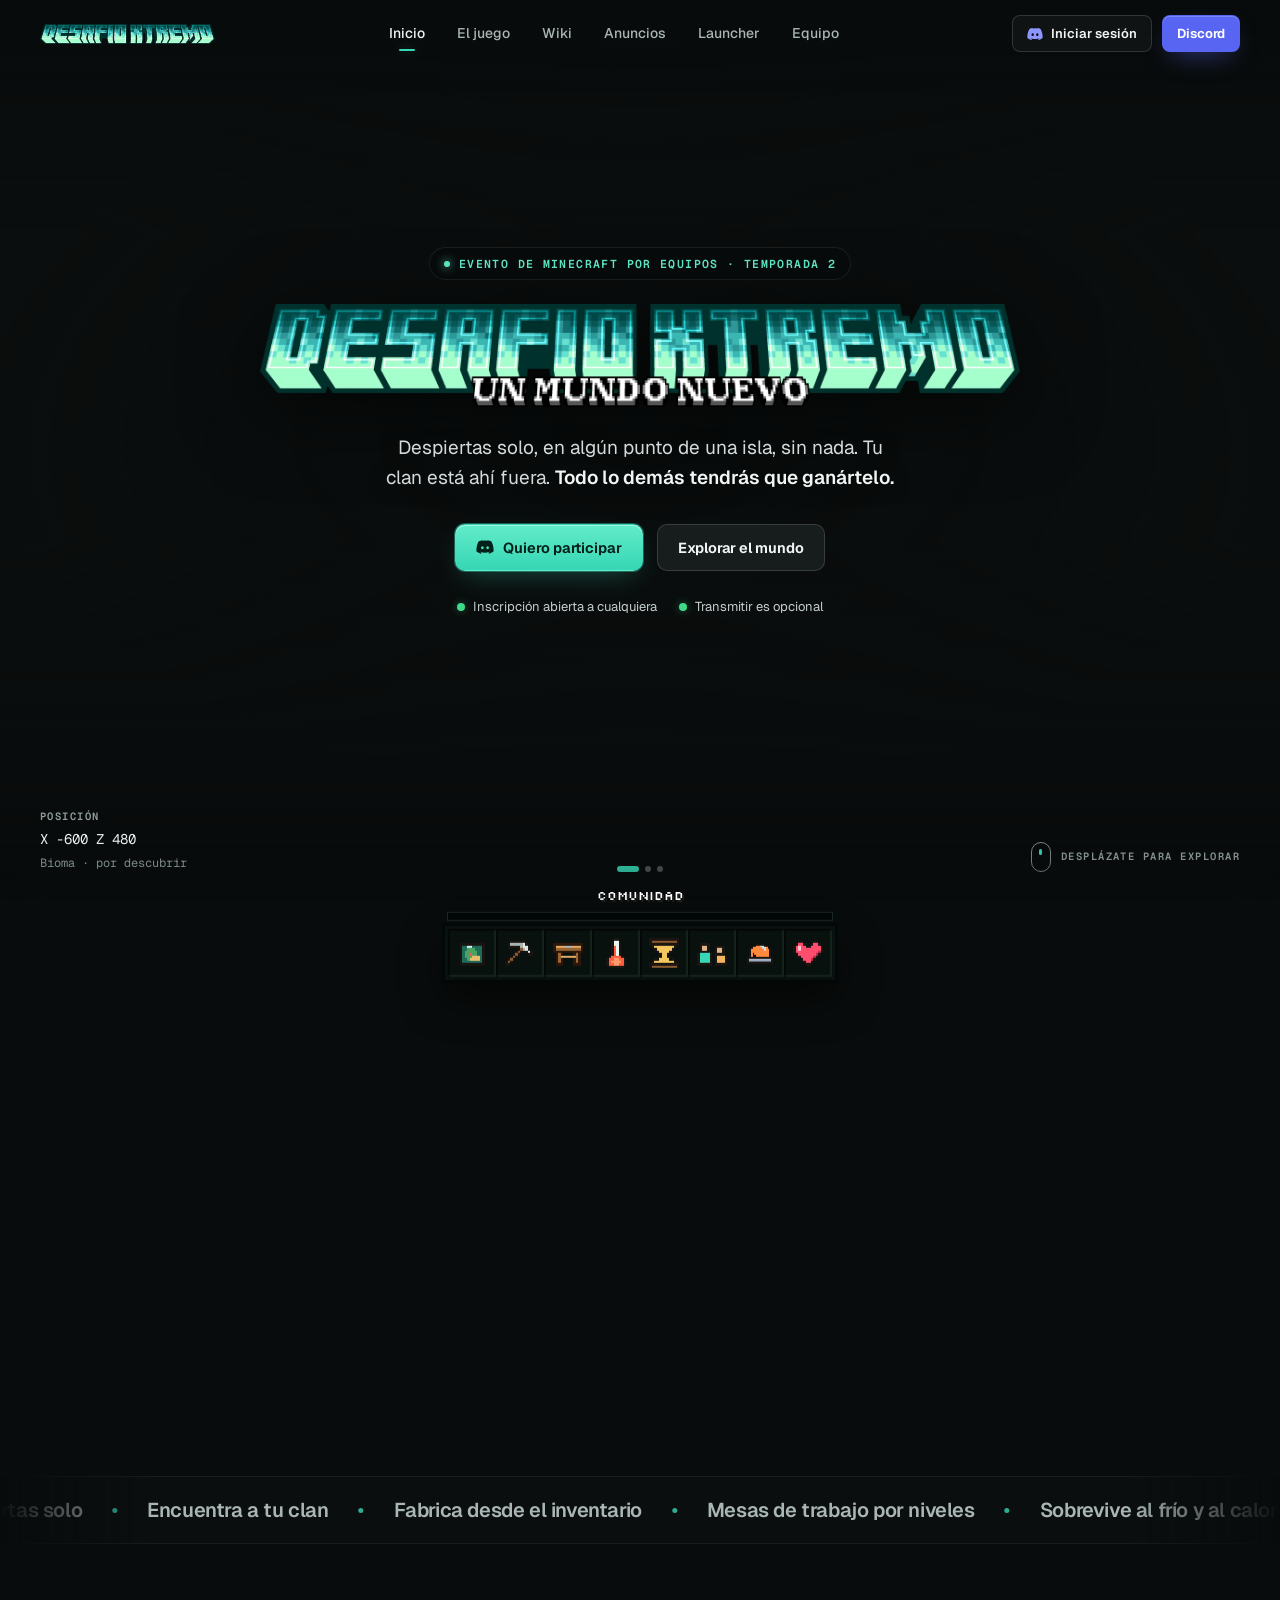
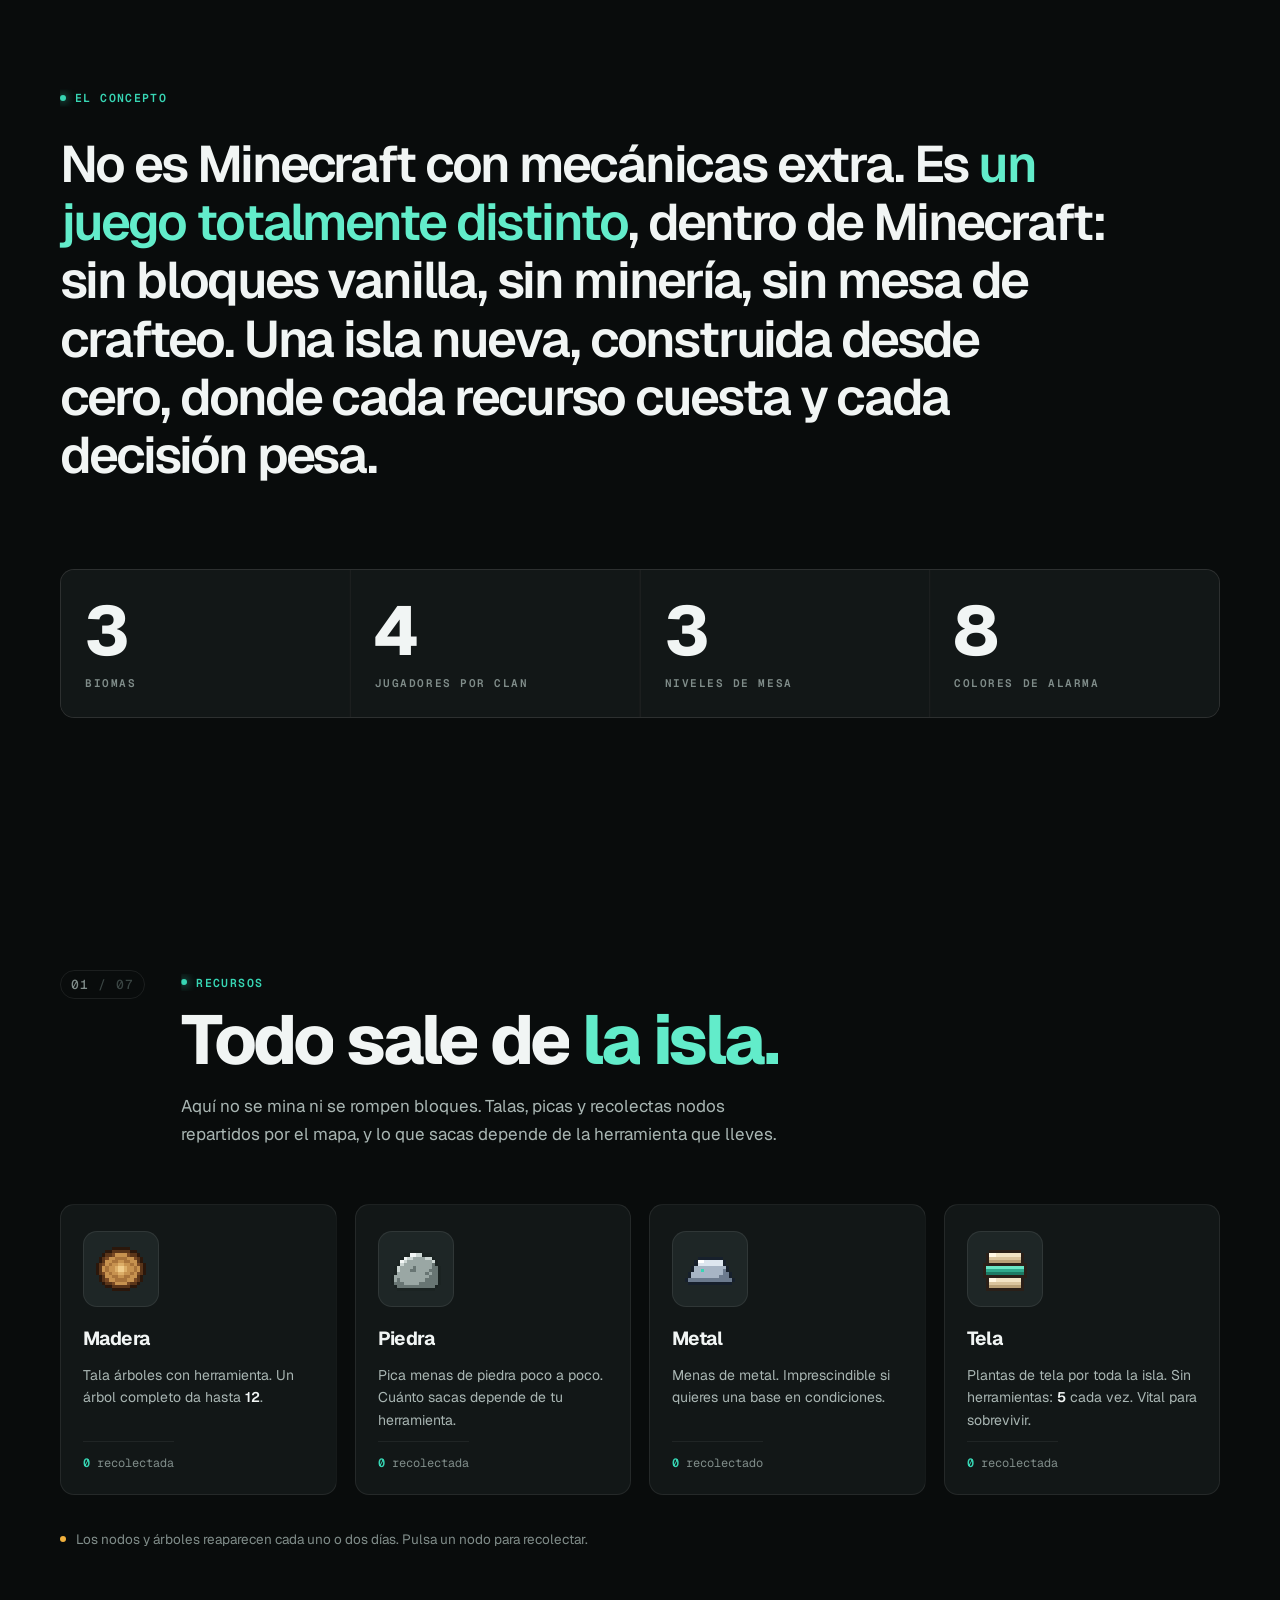
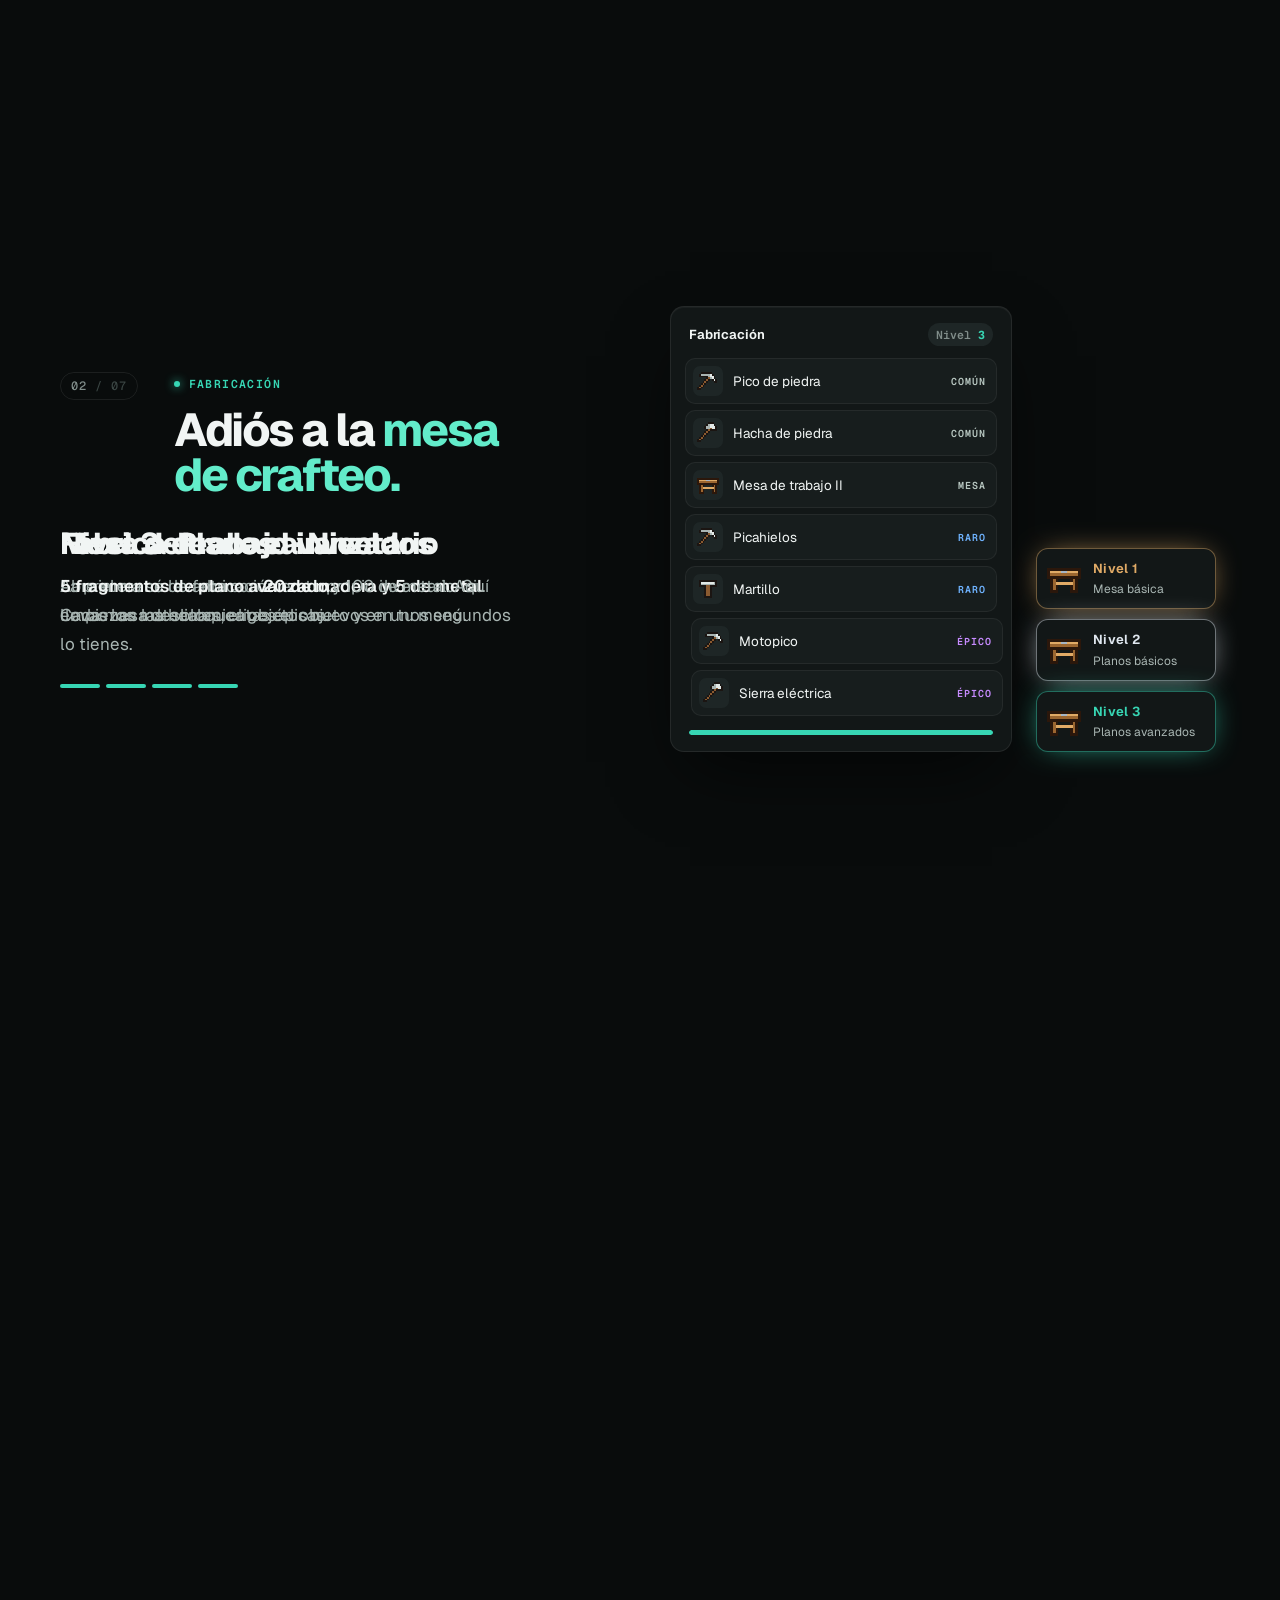
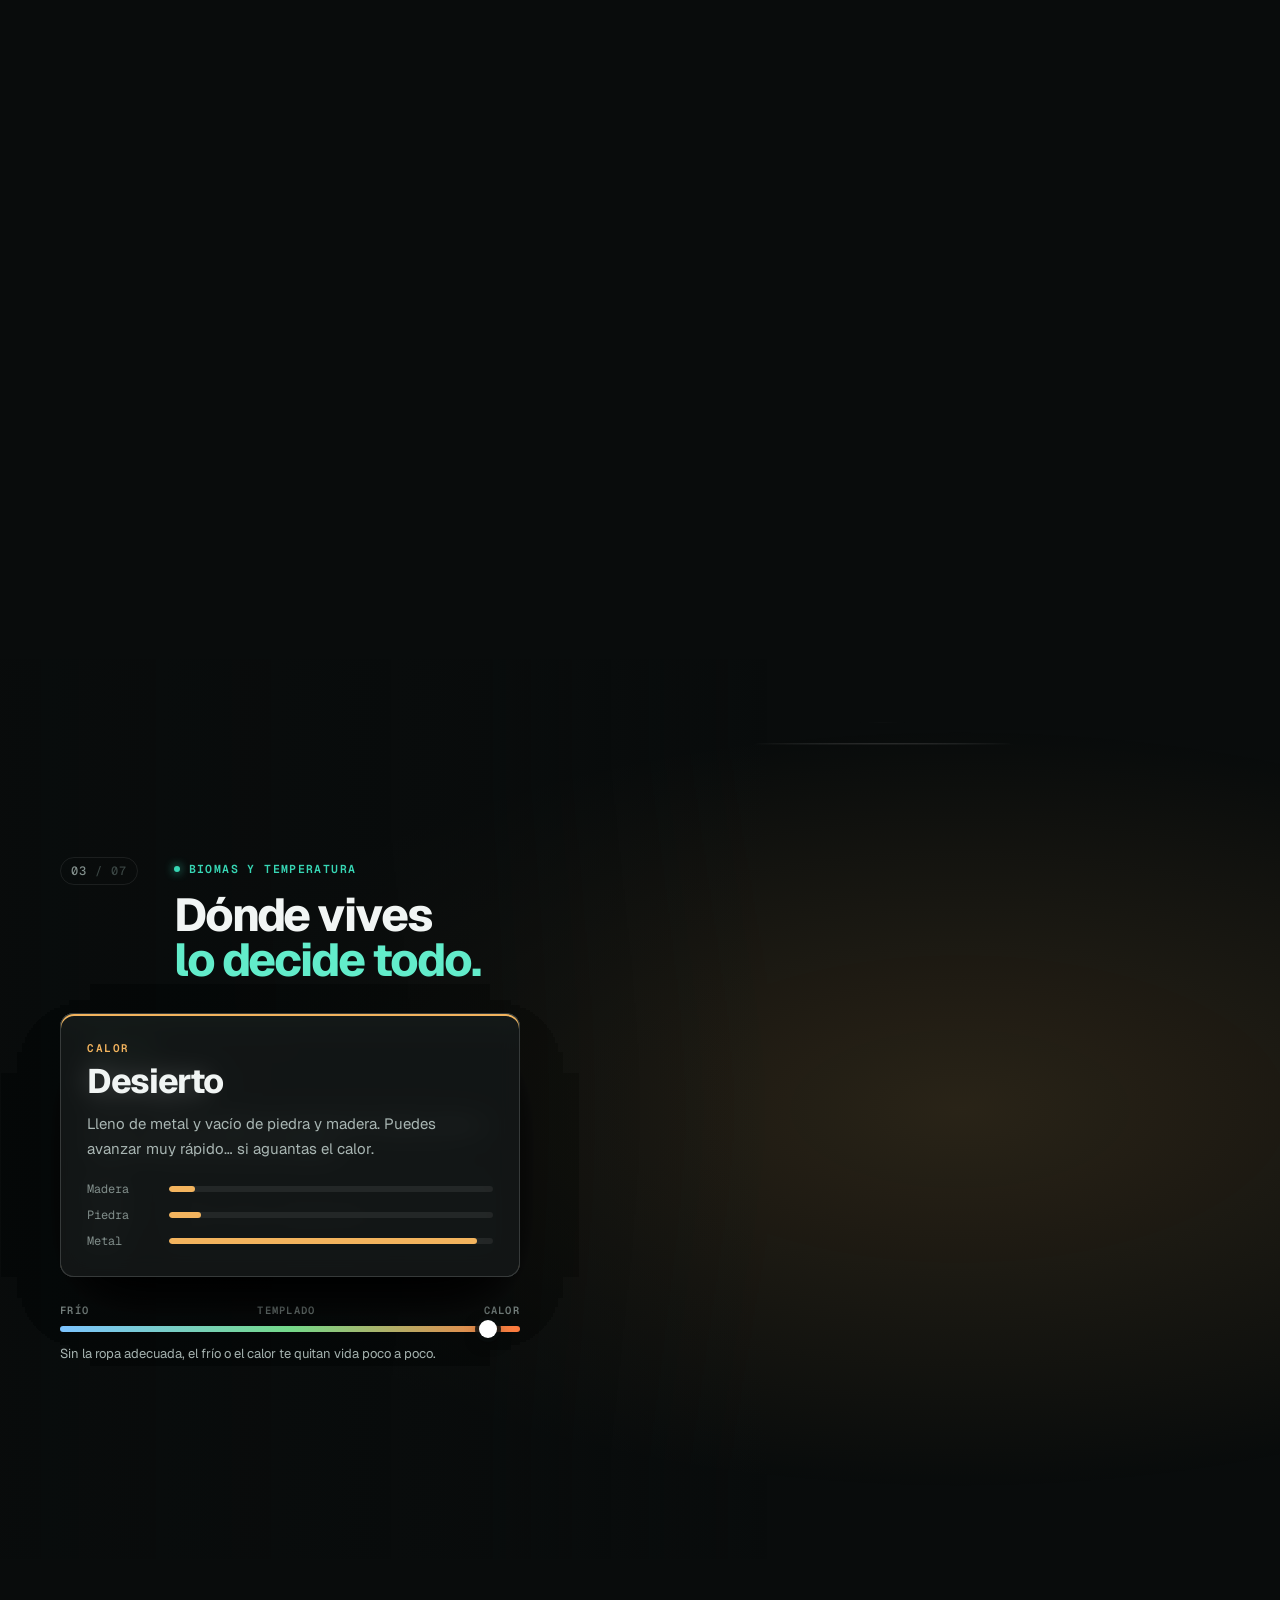
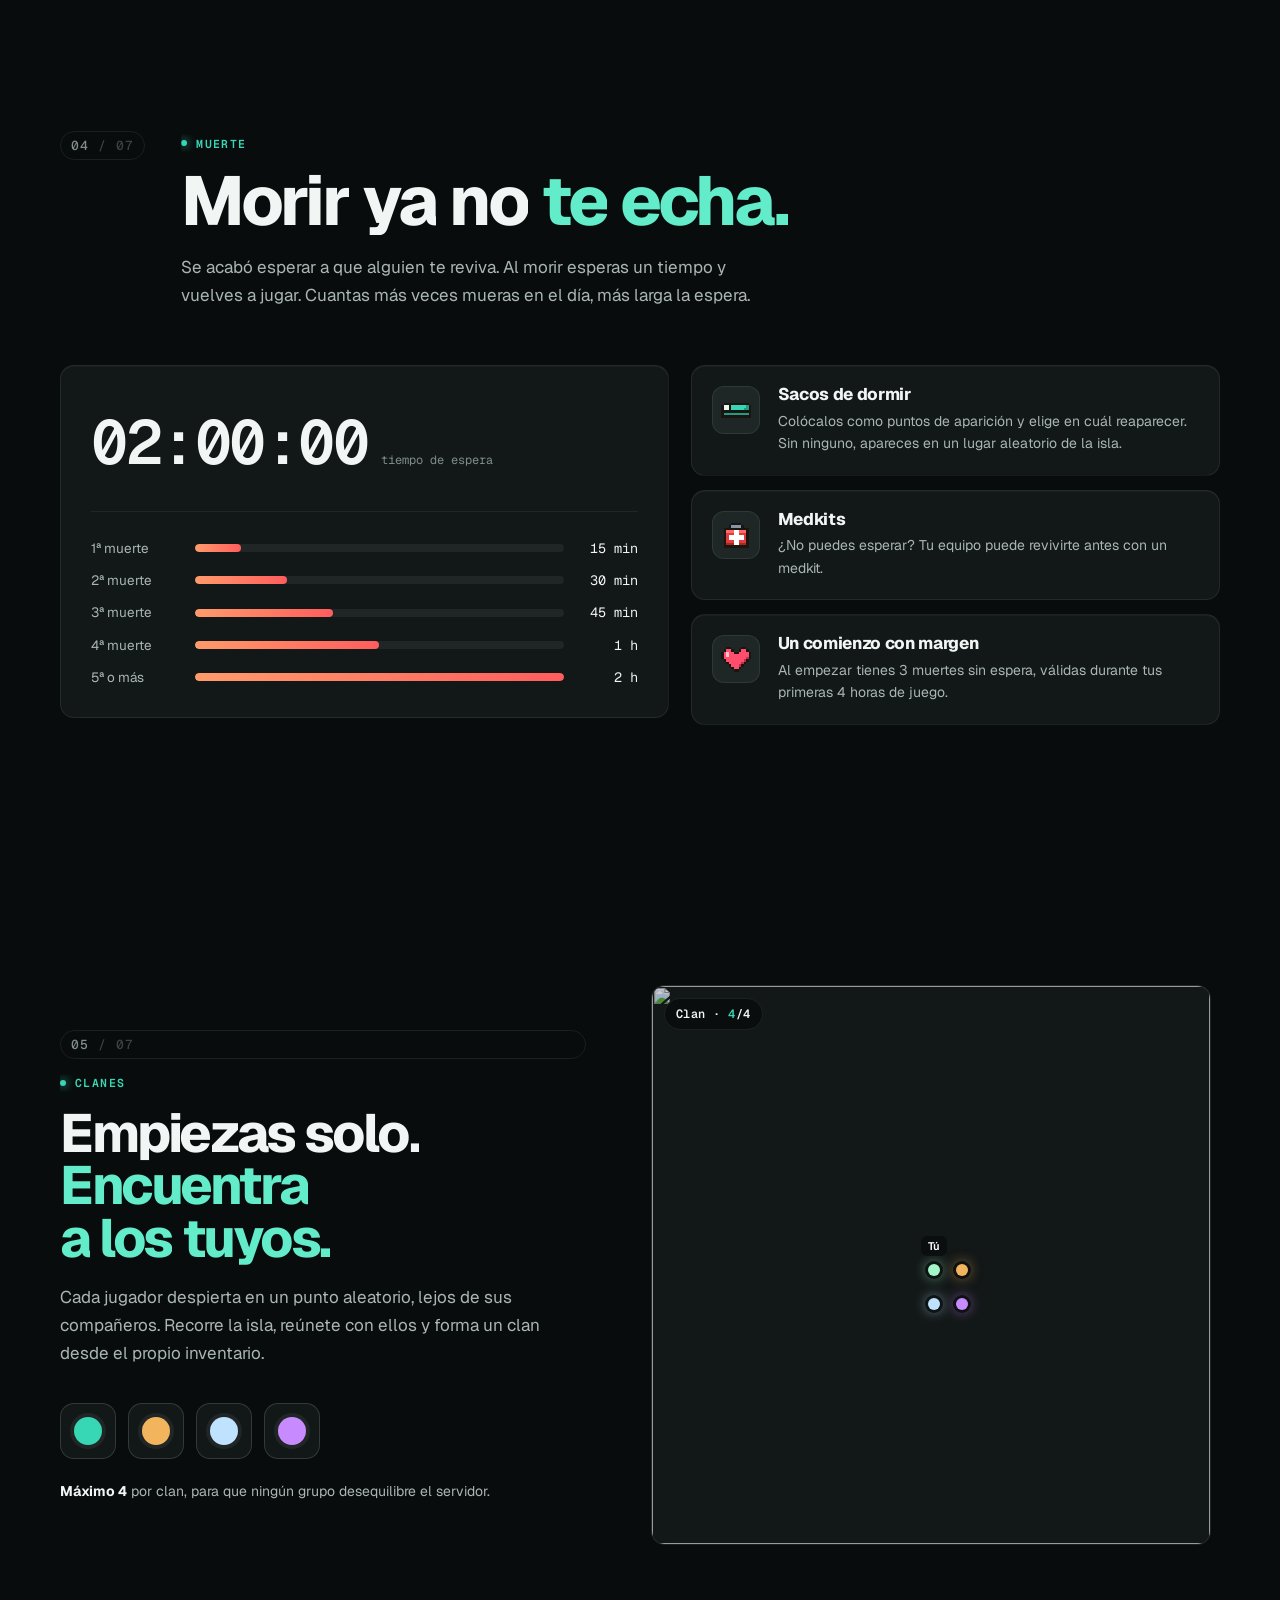
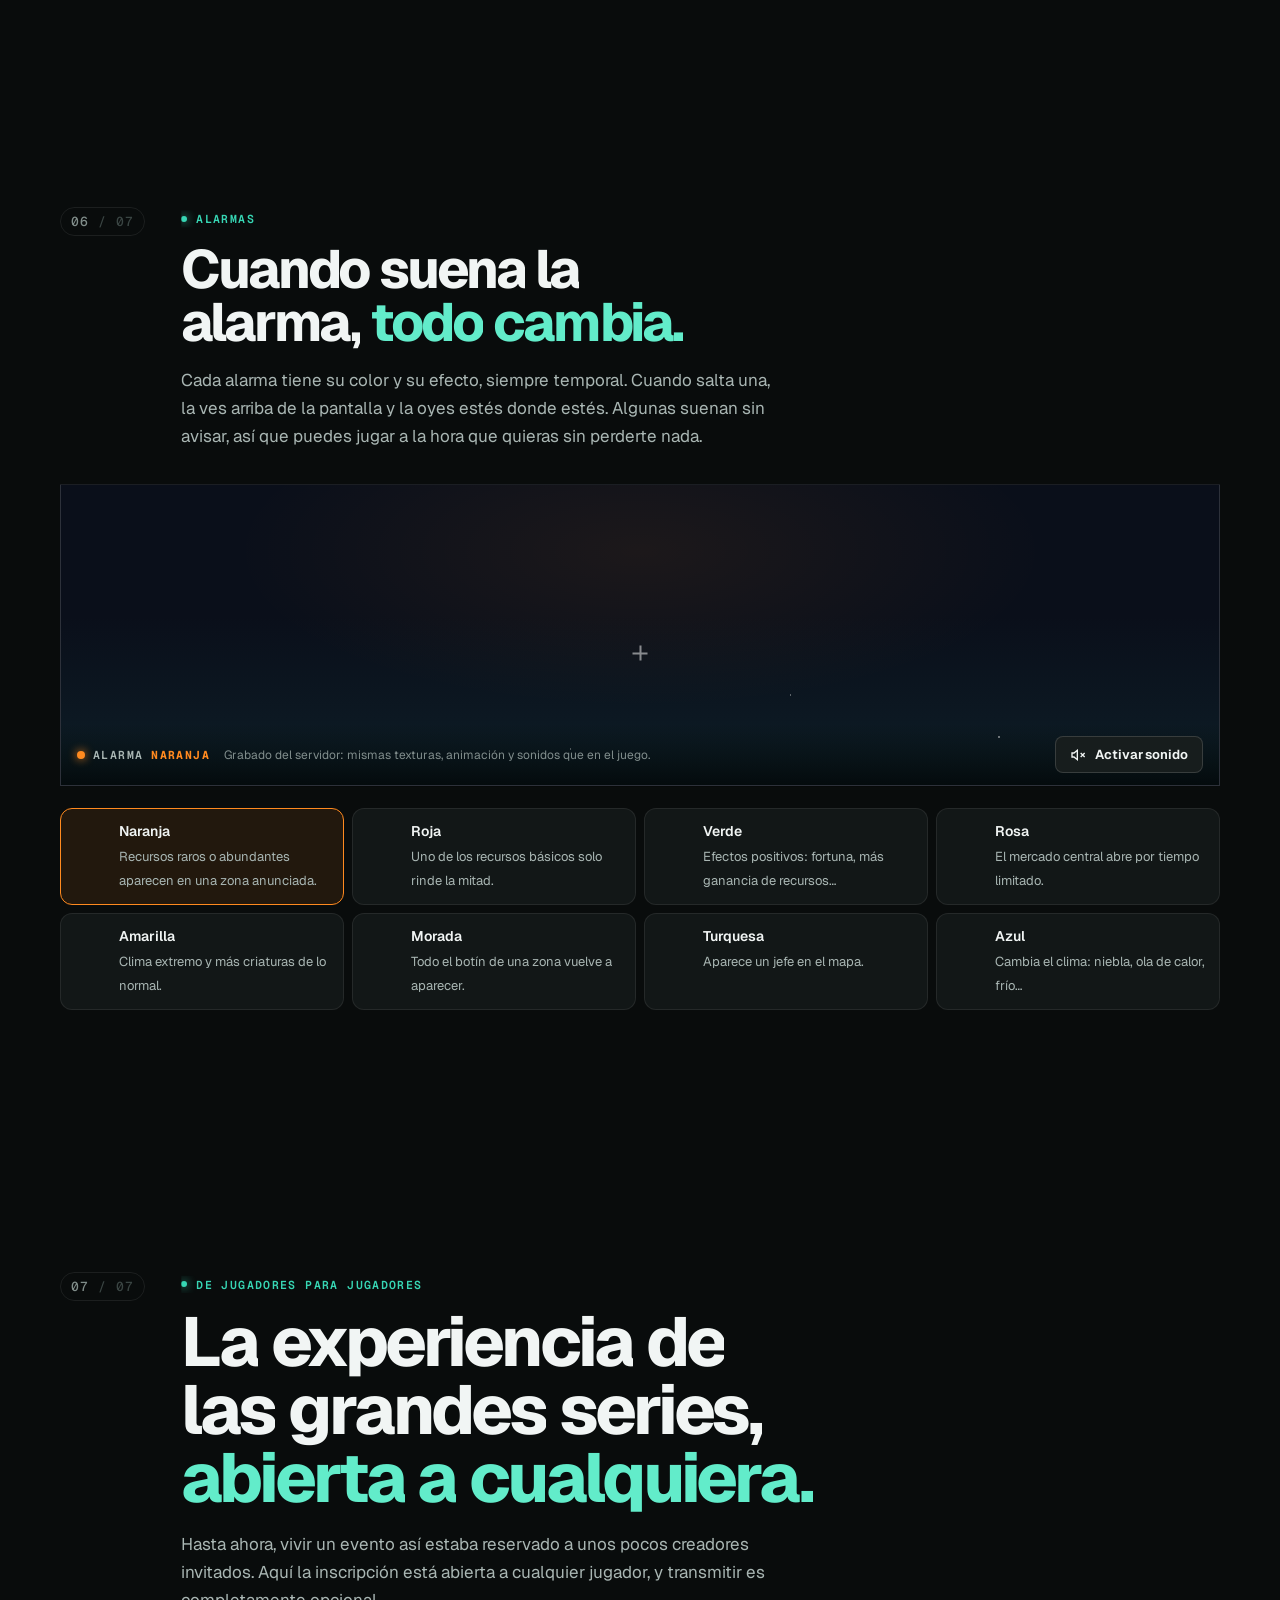
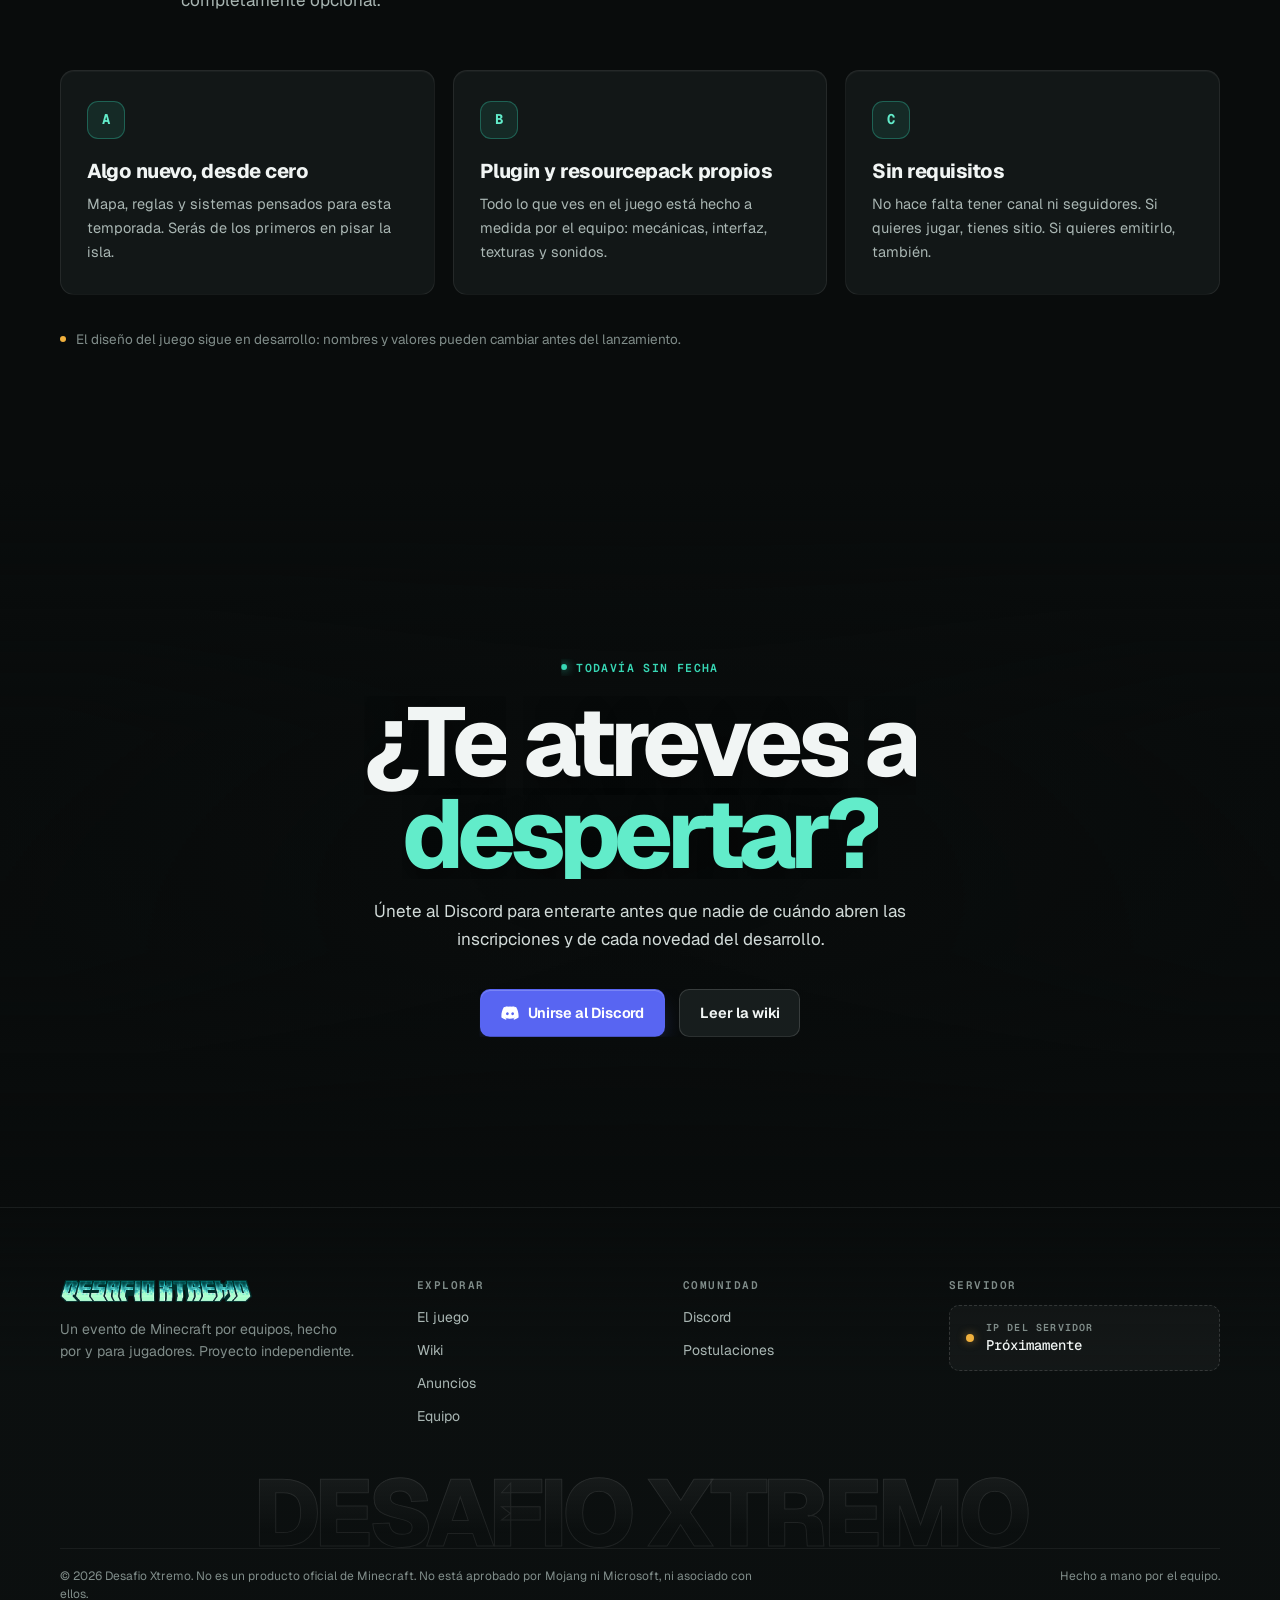
==== commit 63125d7c: "Postulaciones a Staff y Desarrollo desde la web Pagina /postular (login con Discord, preguntas por p" ====
--- a/frontend/index.html
+++ b/frontend/index.html
@@ -505,7 +505,7 @@
       </div>
       <div class="footer-col">
         <h3>Comunidad</h3>
-        <ul><li><a href="/invite" target="_blank" rel="noopener">Discord</a></li></ul>
+        <ul><li><a href="/invite" target="_blank" rel="noopener">Discord</a></li><li><a href="/postular">Postulaciones</a></li></ul>
       </div>
       <div class="footer-col">
         <h3>Servidor</h3>
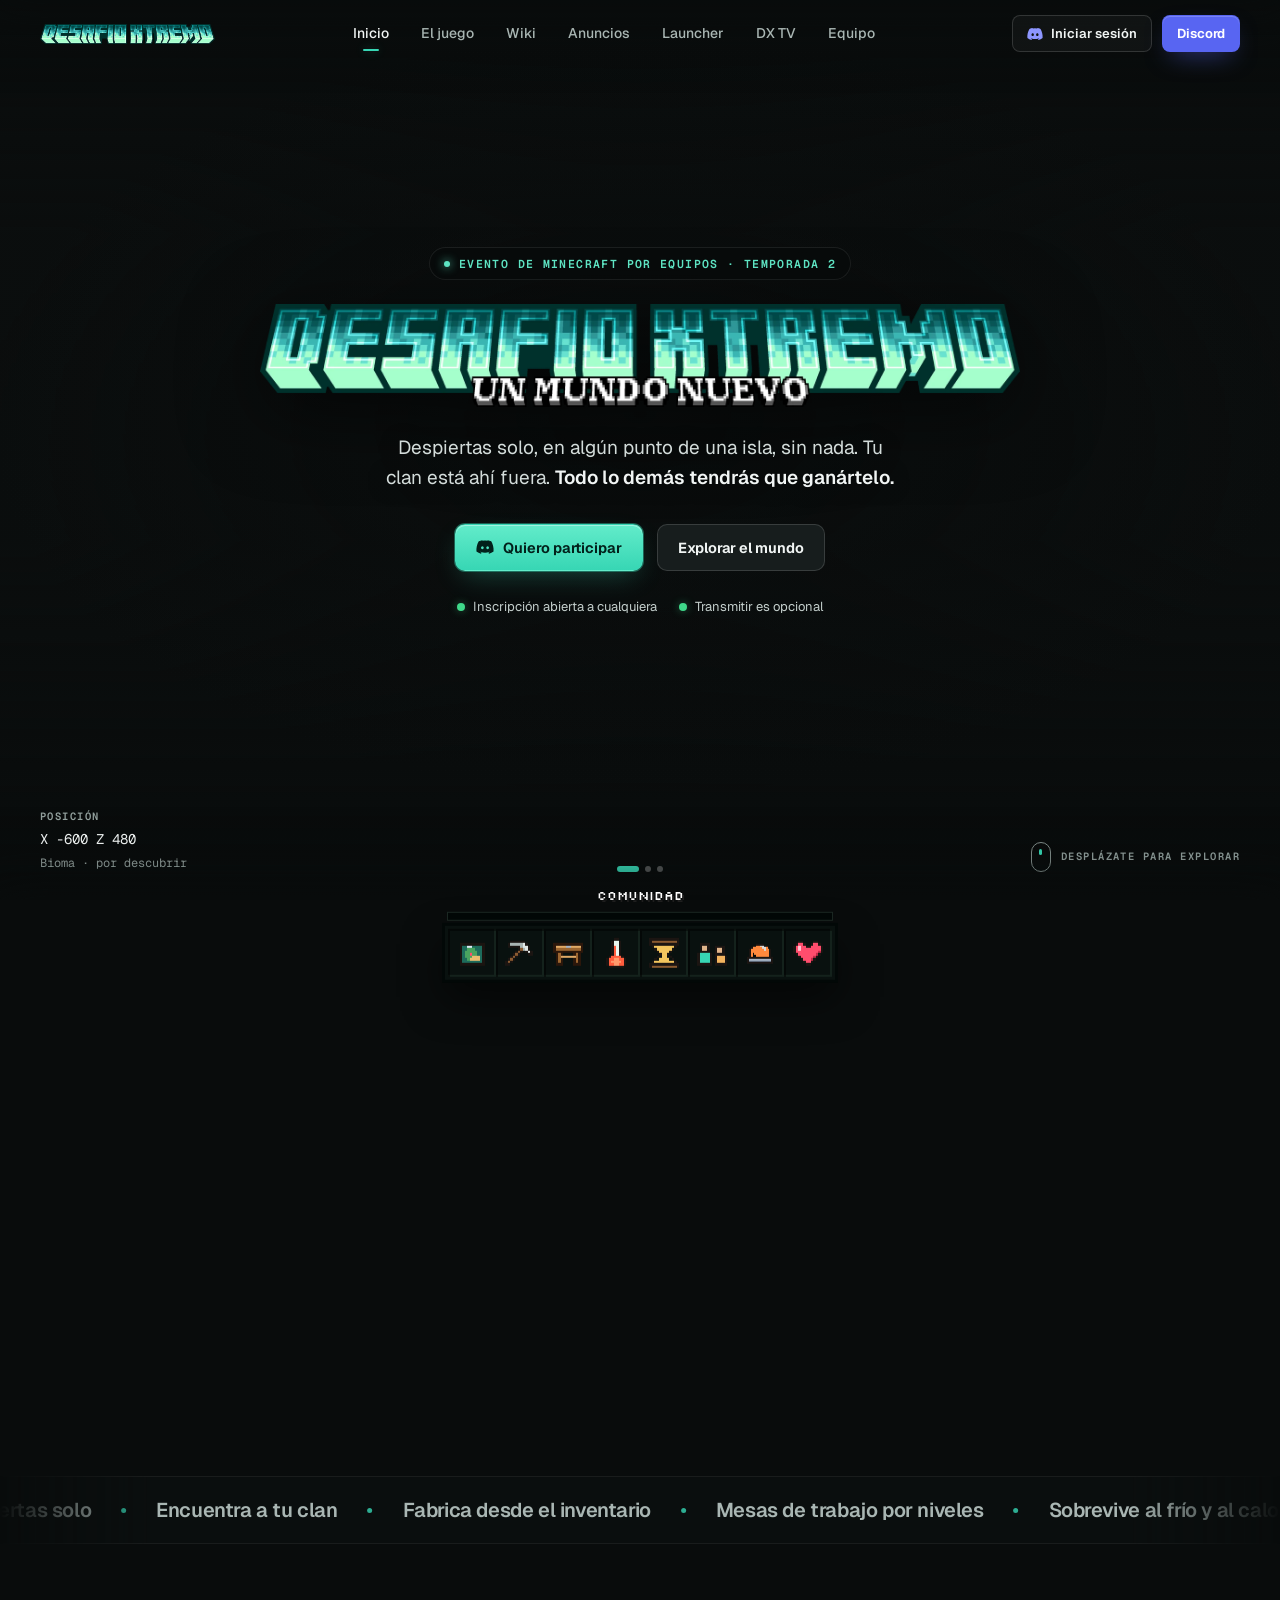
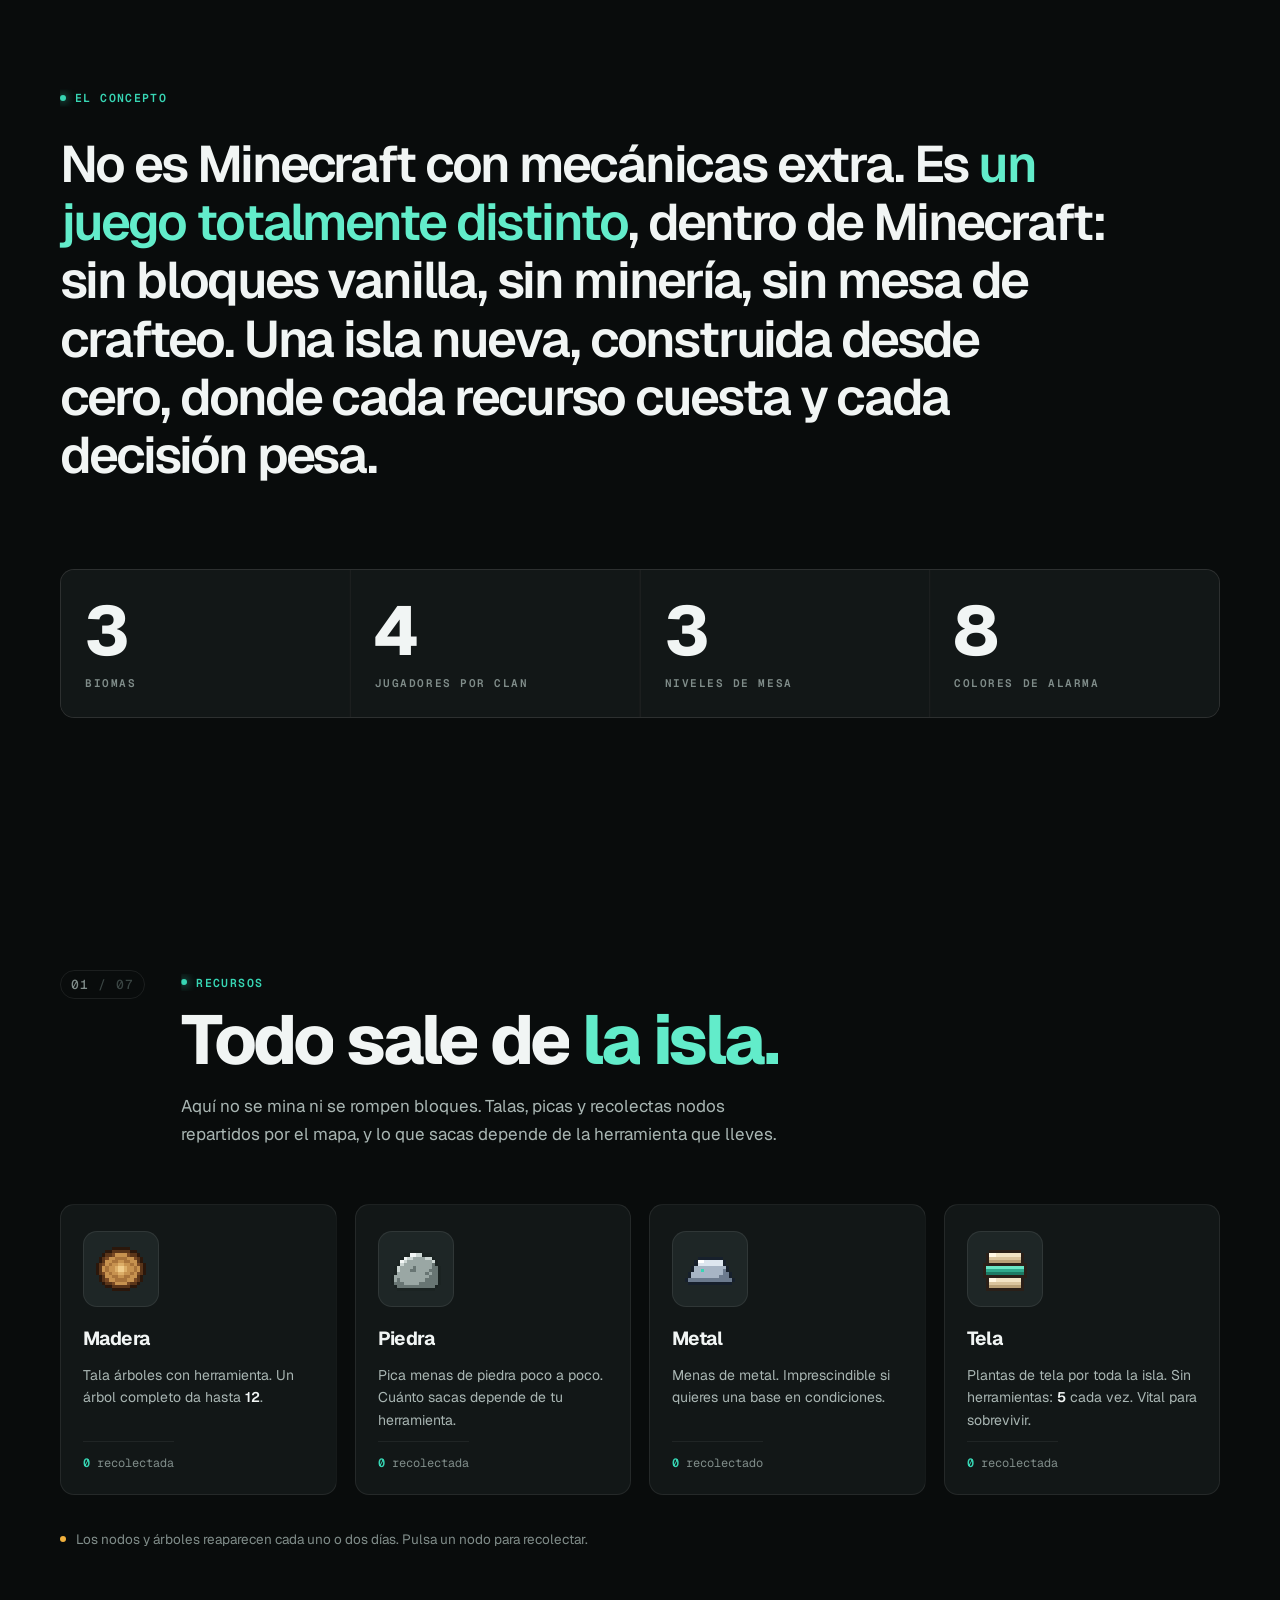
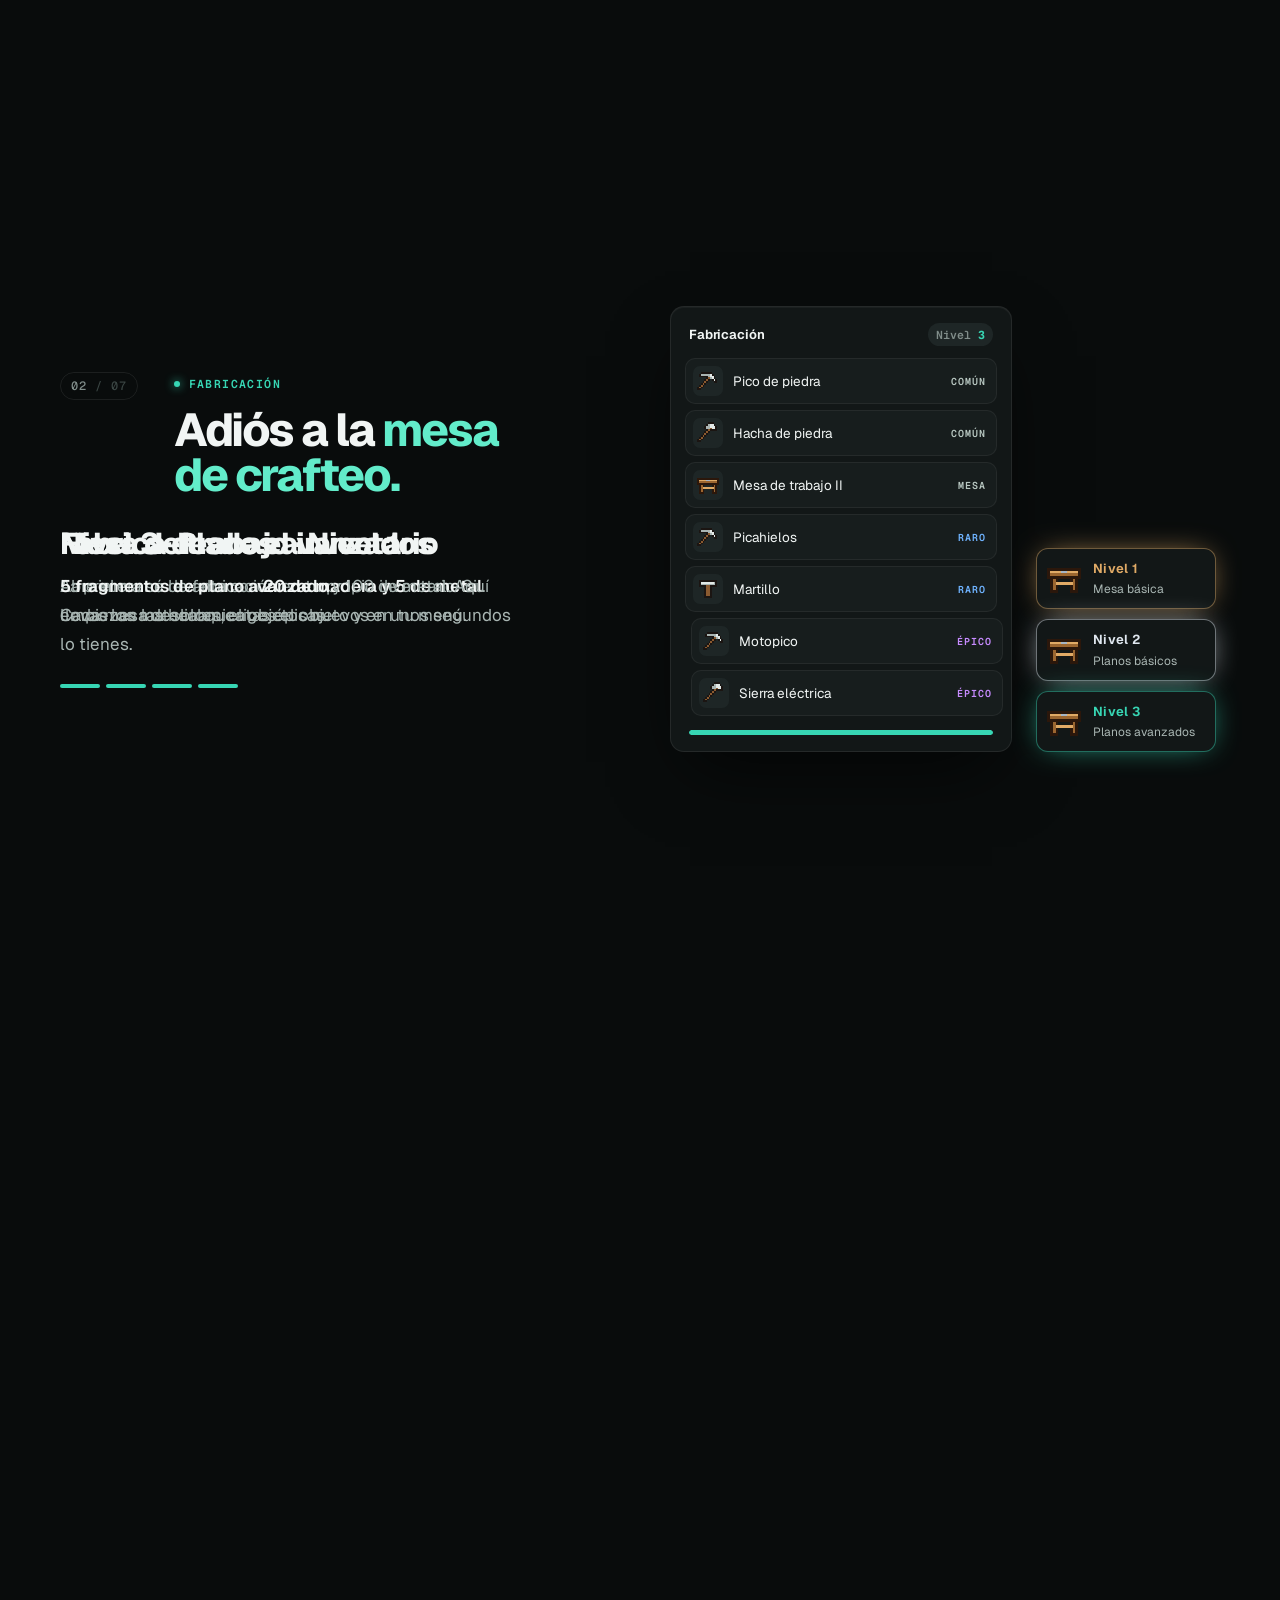
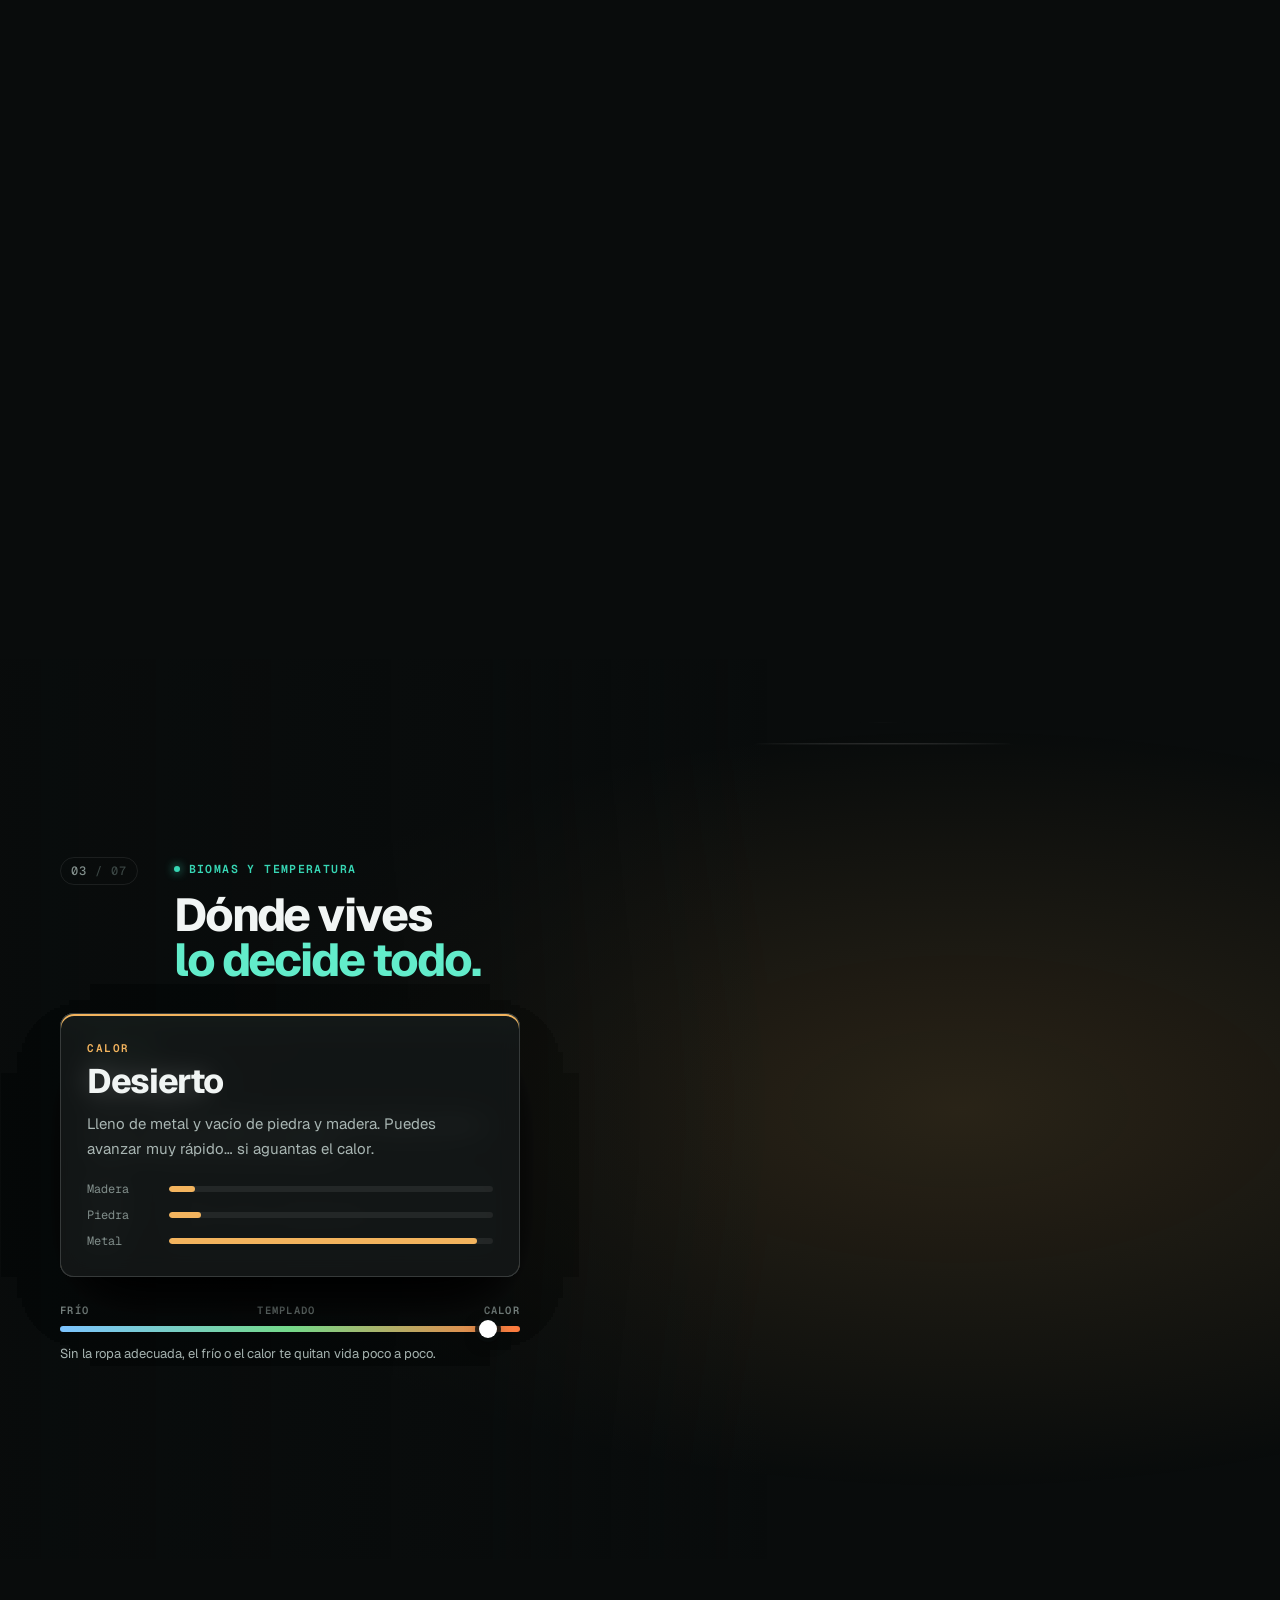
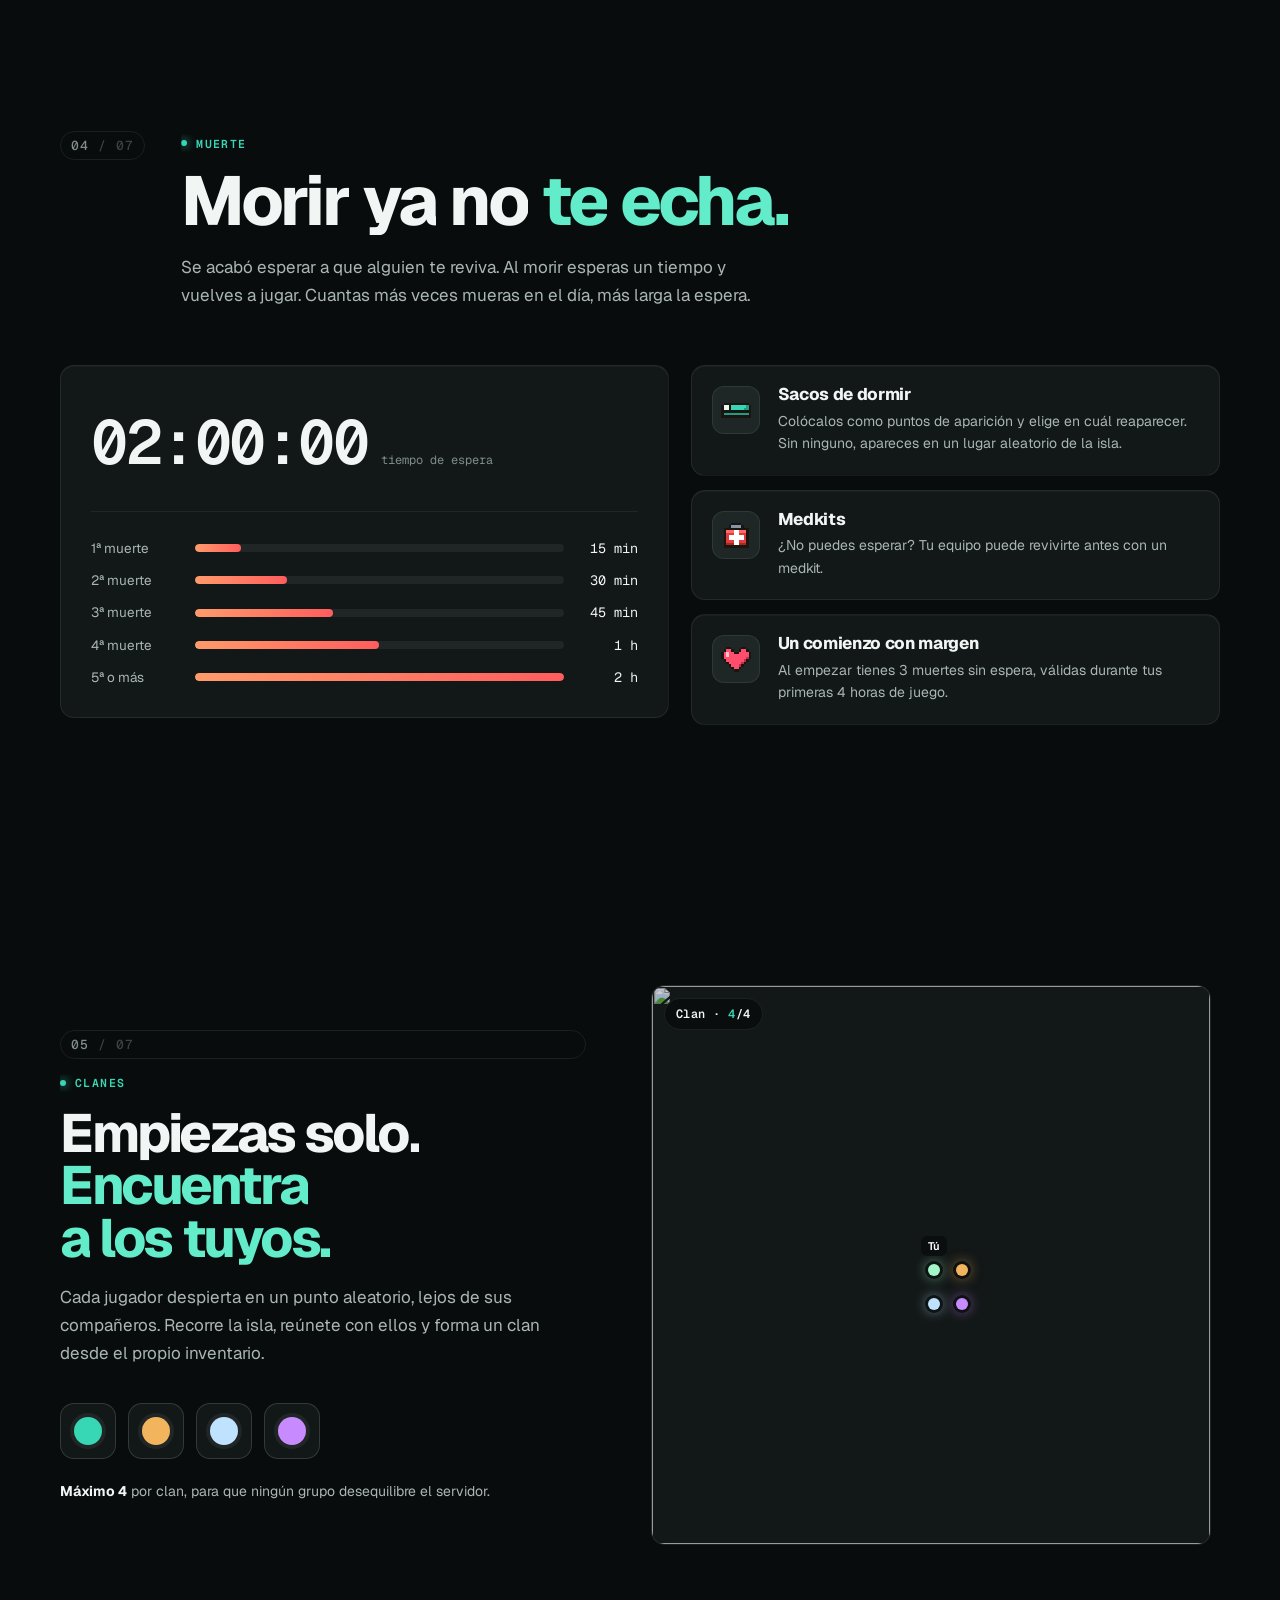
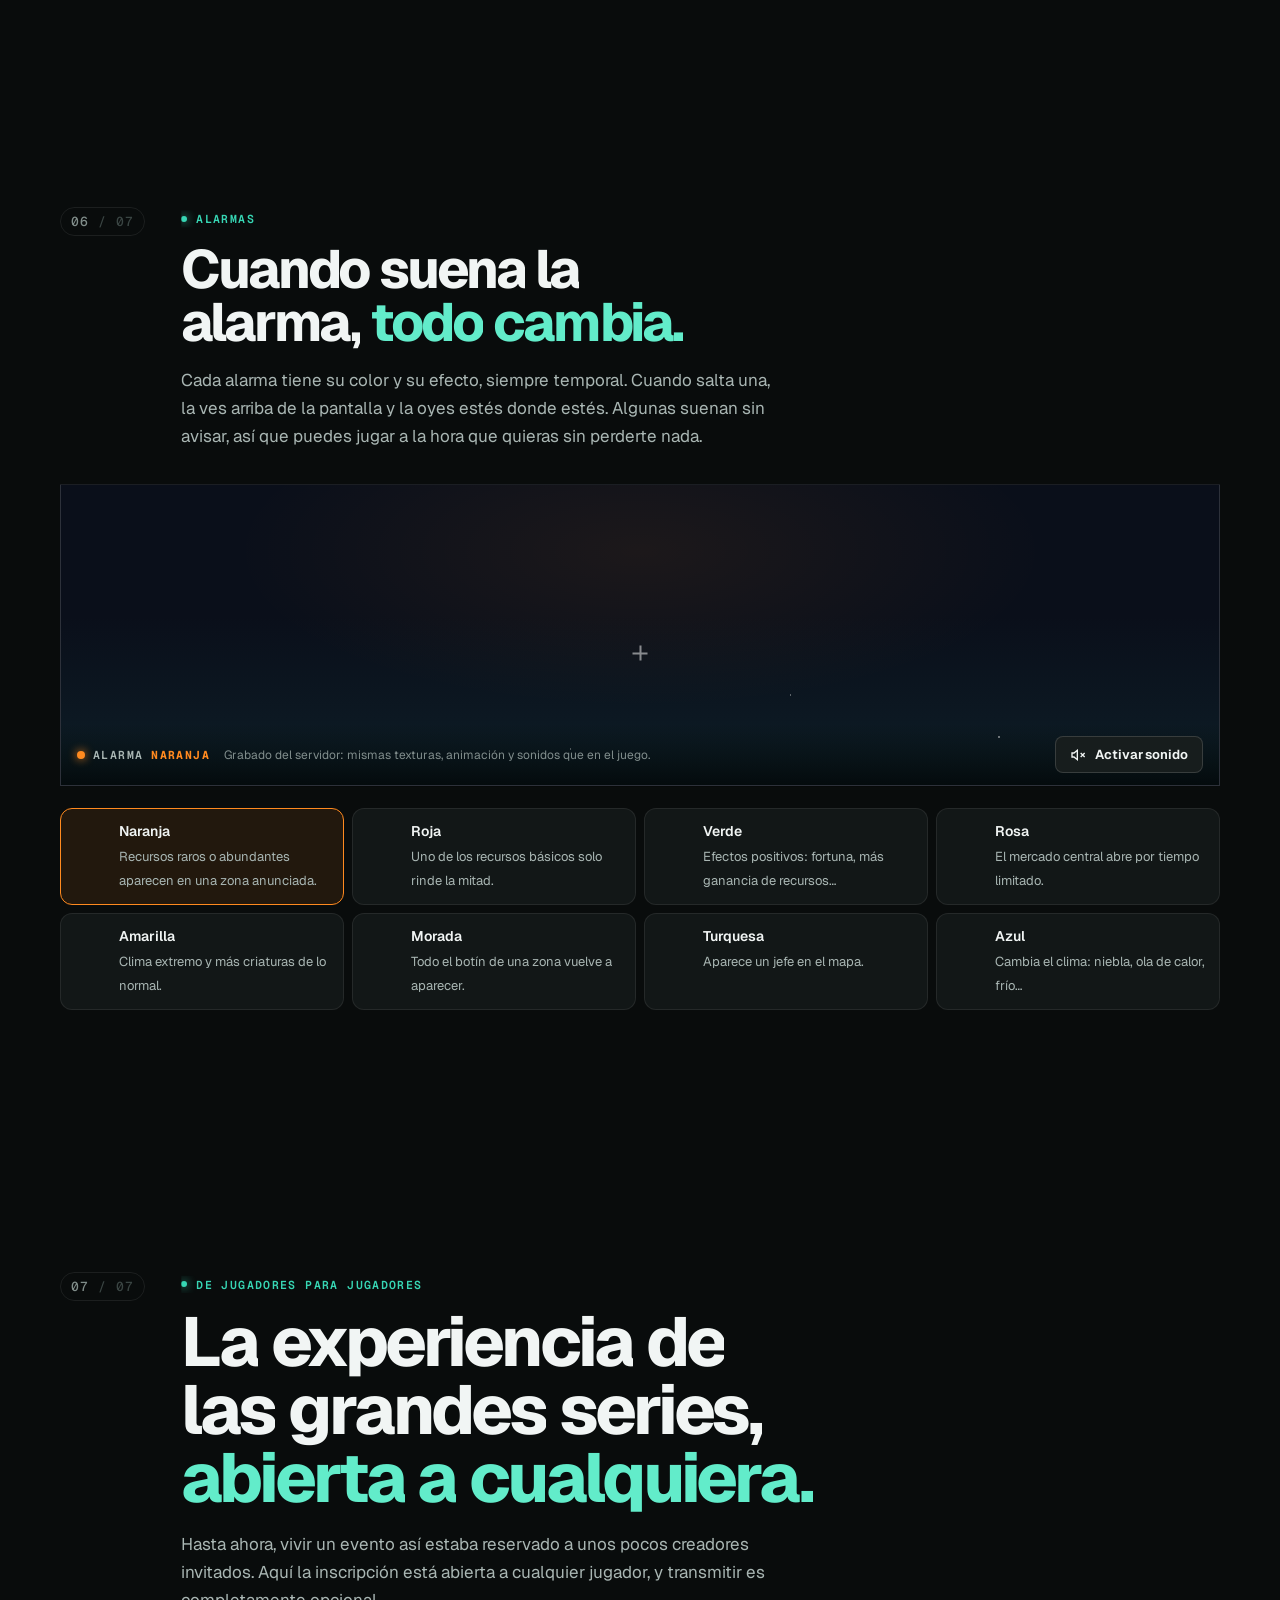
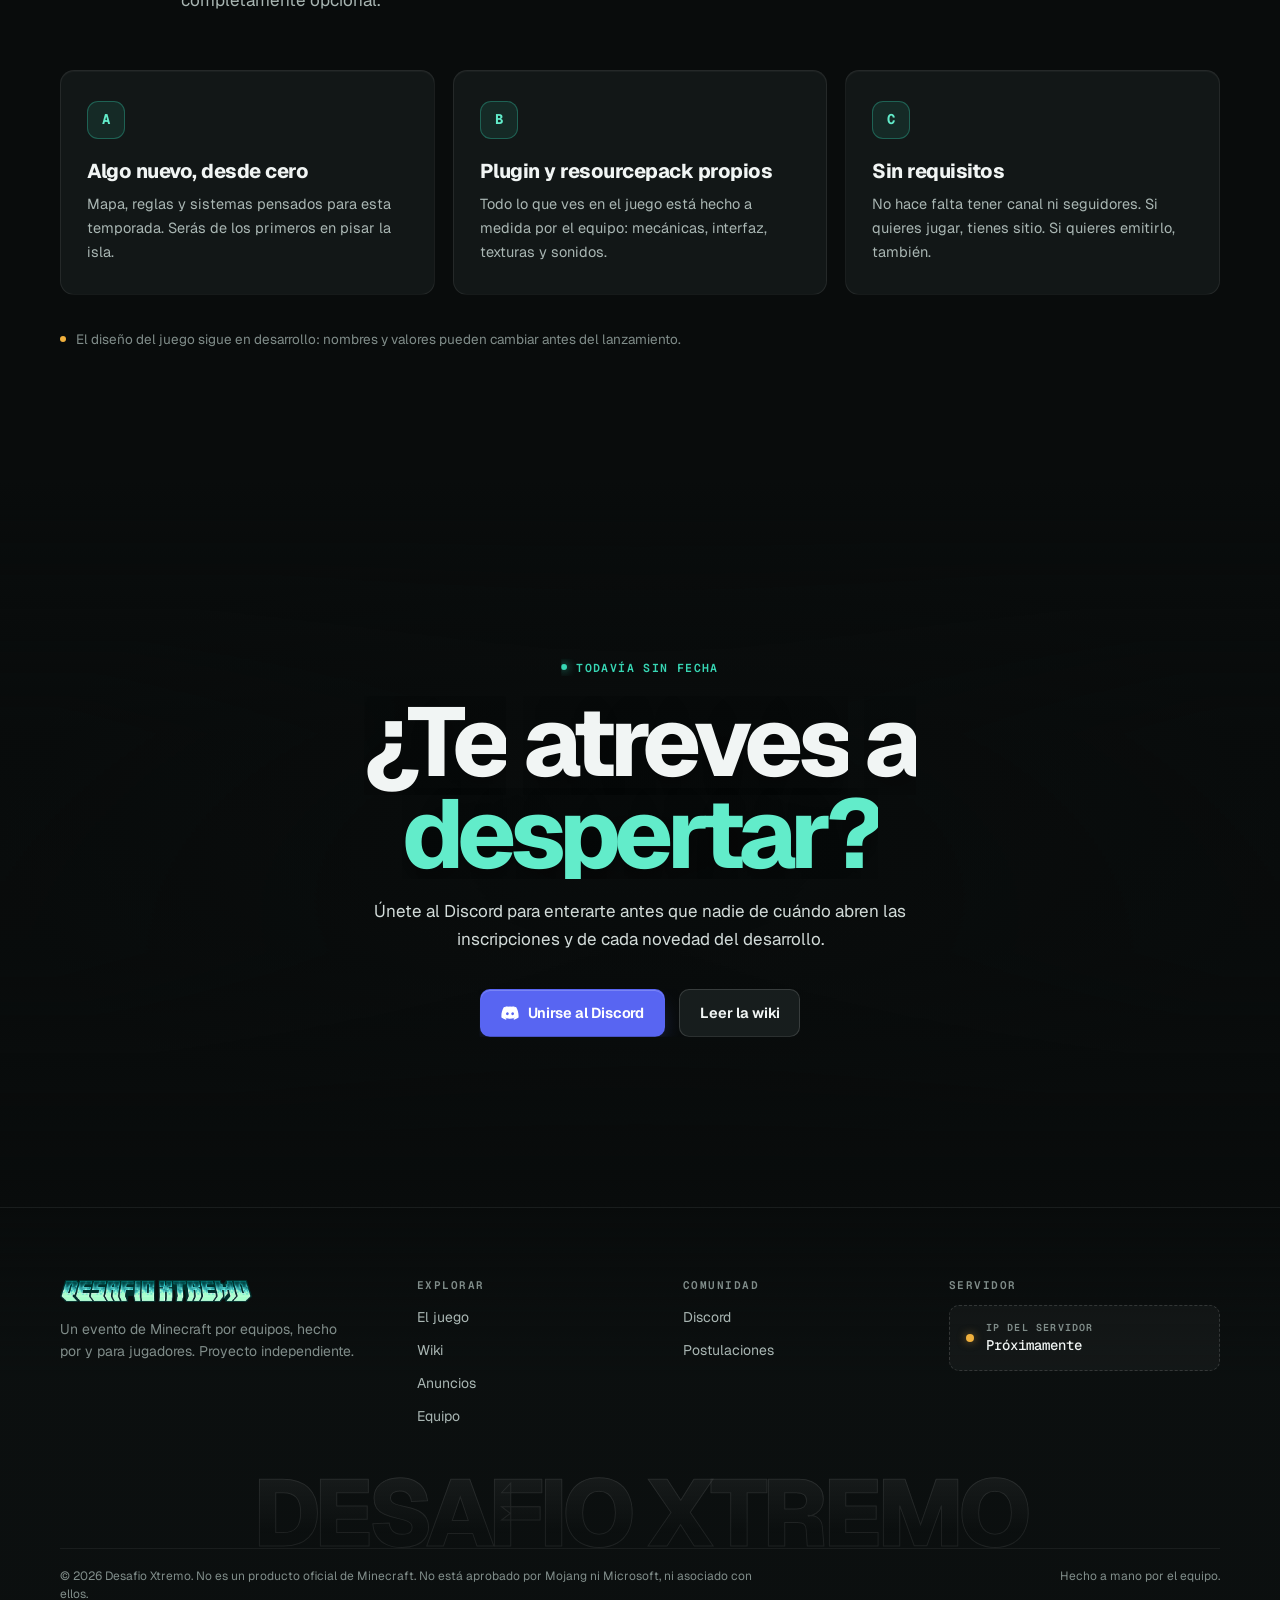
==== commit f63fe738: "DX TV: página /tv (directo de Twitch con chat; fuera de emisión, cartel con capturas que se cambia s" ====
--- a/frontend/index.html
+++ b/frontend/index.html
@@ -46,6 +46,7 @@
       <li><a href="/wiki.html">Wiki</a></li>
       <li><a href="/anuncios.html">Anuncios</a></li>
       <li><a href="/launcher">Launcher</a></li>
+      <li><a href="/tv">DX TV</a></li>
       <li><a href="/#equipo">Equipo</a></li>
     </ul>
     <div class="nav-right">
@@ -63,7 +64,8 @@
     <a href="/anuncios.html"><small>04</small>Anuncios</a>
     <a href="/#equipo"><small>05</small>Equipo</a>
     <a href="/launcher"><small>06</small>Launcher</a>
-    <a href="/invite" target="_blank" rel="noopener"><small>07</small>Discord</a>
+    <a href="/tv"><small>07</small>DX TV</a>
+    <a href="/invite" target="_blank" rel="noopener"><small>08</small>Discord</a>
   </nav>
   <div class="mobile-menu-account" id="mobile-account"></div>
 </div>
